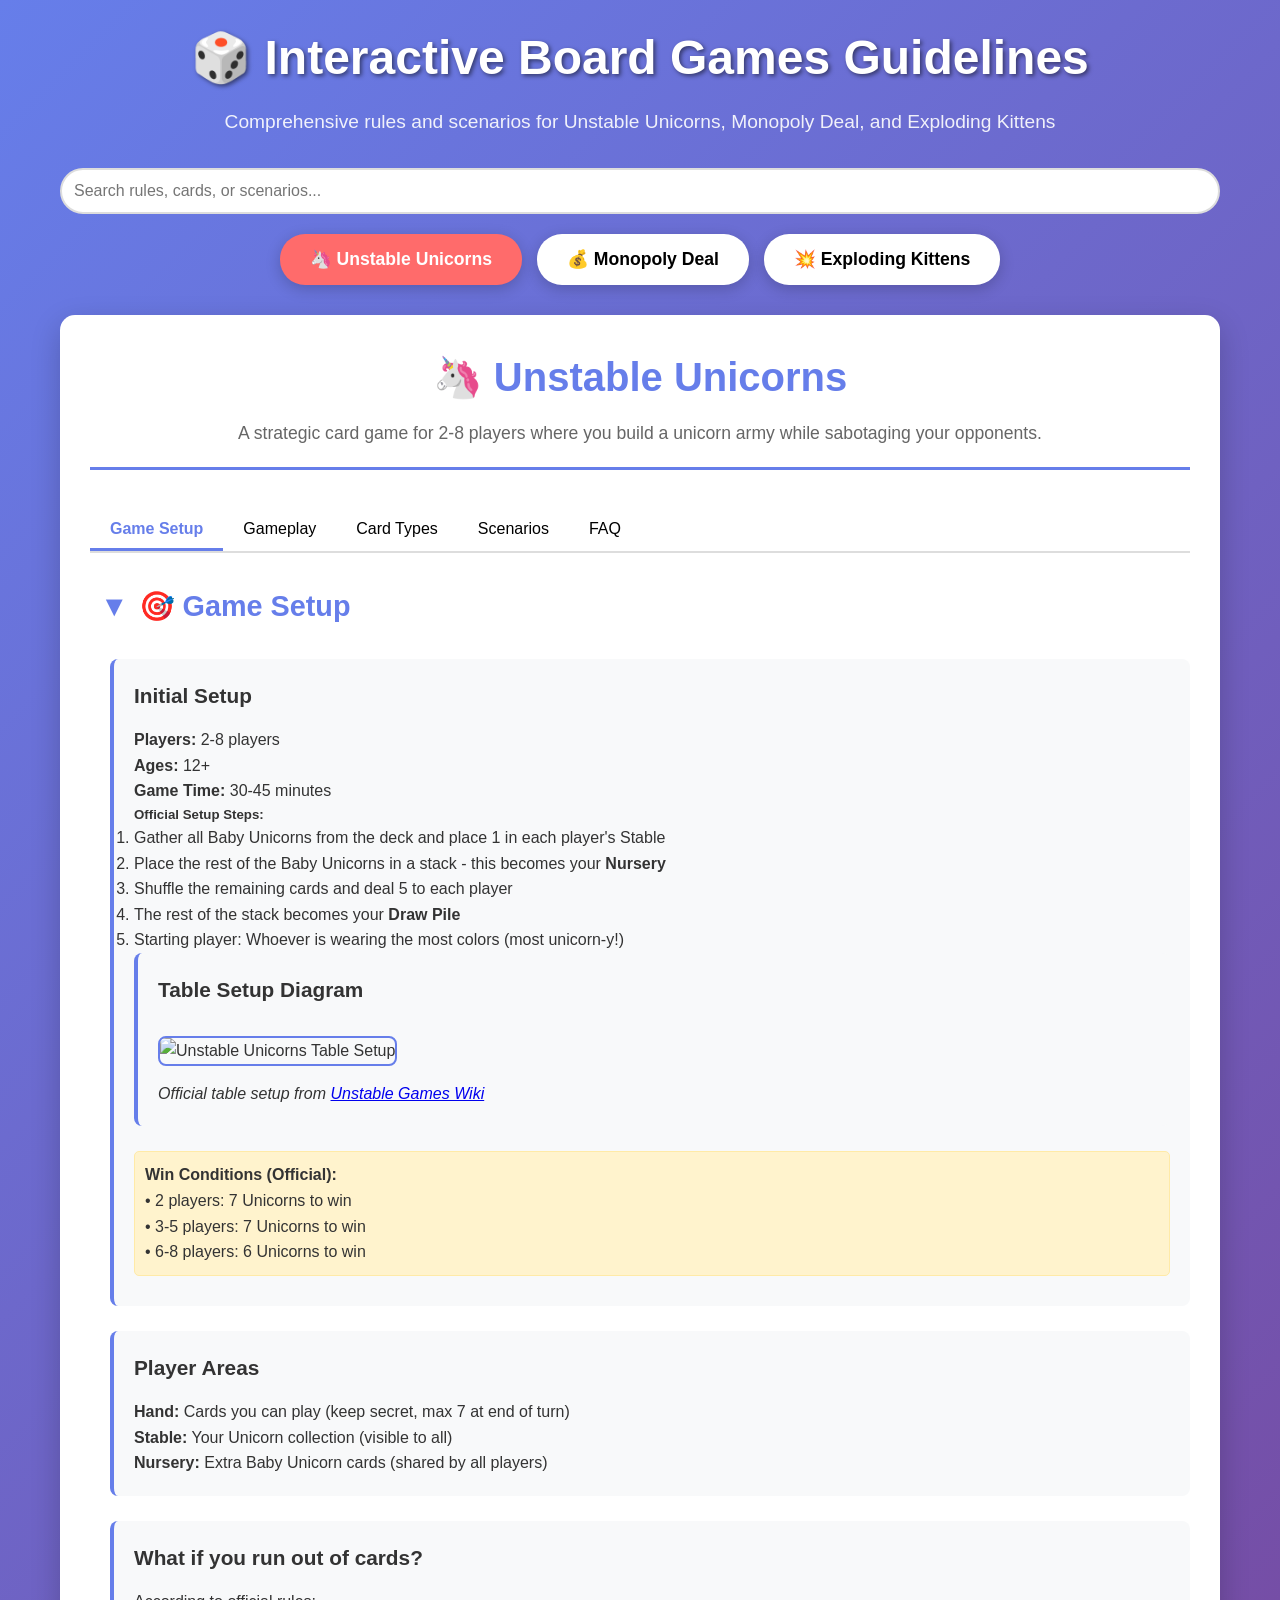
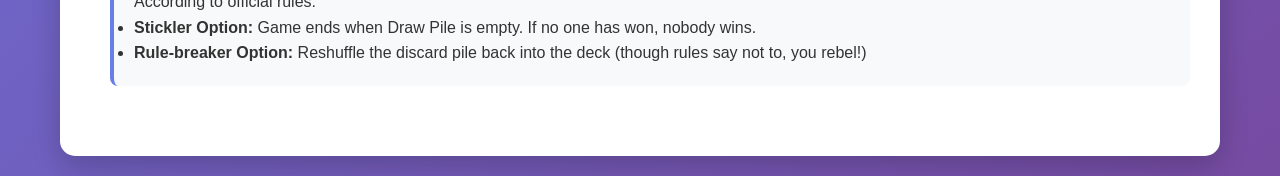
==== index.html @ c5d5a5f8 "Rename to index.html Signed-off-by: Alfonsus Manggala N Subiakto <alfonsus.manggala@gdn-commerce.com" ====
<!DOCTYPE html>
<html lang="en">

<head>
  <meta charset="UTF-8">
  <meta name="viewport" content="width=device-width, initial-scale=1.0">
  <title>Interactive Board Games Guidelines</title>
  <style>
    * {
      margin: 0;
      padding: 0;
      box-sizing: border-box;
    }

    body {
      font-family: 'Segoe UI', Tahoma, Geneva, Verdana, sans-serif;
      line-height: 1.6;
      color: #333;
      background: linear-gradient(135deg, #667eea 0%, #764ba2 100%);
      min-height: 100vh;
    }

    .container {
      max-width: 1200px;
      margin: 0 auto;
      padding: 20px;
    }

    header {
      text-align: center;
      margin-bottom: 30px;
      color: white;
    }

    h1 {
      font-size: 3em;
      margin-bottom: 10px;
      text-shadow: 2px 2px 4px rgba(0, 0, 0, 0.5);
    }

    .subtitle {
      font-size: 1.2em;
      opacity: 0.9;
    }

    .game-selector {
      display: flex;
      justify-content: center;
      margin-bottom: 30px;
      flex-wrap: wrap;
      gap: 15px;
    }

    .game-button {
      padding: 15px 30px;
      background: white;
      border: none;
      border-radius: 25px;
      cursor: pointer;
      font-size: 1.1em;
      font-weight: bold;
      transition: all 0.3s ease;
      box-shadow: 0 4px 15px rgba(0, 0, 0, 0.2);
    }

    .game-button:hover {
      transform: translateY(-2px);
      box-shadow: 0 6px 20px rgba(0, 0, 0, 0.3);
    }

    .game-button.active {
      background: #ff6b6b;
      color: white;
    }

    .game-content {
      background: white;
      border-radius: 15px;
      padding: 30px;
      box-shadow: 0 10px 30px rgba(0, 0, 0, 0.2);
      display: none;
    }

    .game-content.active {
      display: block;
      animation: fadeIn 0.5s ease-in;
    }

    @keyframes fadeIn {
      from {
        opacity: 0;
        transform: translateY(20px);
      }

      to {
        opacity: 1;
        transform: translateY(0);
      }
    }

    .game-header {
      text-align: center;
      margin-bottom: 40px;
      border-bottom: 3px solid #667eea;
      padding-bottom: 20px;
    }

    .game-title {
      font-size: 2.5em;
      color: #667eea;
      margin-bottom: 10px;
    }

    .game-description {
      font-size: 1.1em;
      color: #666;
    }

    .section {
      margin-bottom: 40px;
    }

    .section-title {
      font-size: 1.8em;
      color: #667eea;
      margin-bottom: 20px;
      display: flex;
      align-items: center;
      cursor: pointer;
      padding: 10px;
      border-radius: 8px;
      transition: background-color 0.3s ease;
    }

    .section-title:hover {
      background-color: #f0f0f0;
    }

    .section-title::before {
      content: "▼";
      margin-right: 10px;
      transition: transform 0.3s ease;
    }

    .section-title.collapsed::before {
      transform: rotate(-90deg);
    }

    .section-content {
      margin-left: 20px;
      transition: all 0.3s ease;
    }

    .section-content.collapsed {
      display: none;
    }

    .subsection {
      margin-bottom: 25px;
      padding: 20px;
      background: #f8f9fa;
      border-left: 4px solid #667eea;
      border-radius: 8px;
    }

    .subsection-title {
      font-size: 1.3em;
      color: #333;
      margin-bottom: 15px;
      font-weight: bold;
    }

    .card-list {
      display: grid;
      grid-template-columns: repeat(auto-fit, minmax(300px, 1fr));
      gap: 15px;
      margin-top: 15px;
    }

    .card {
      background: white;
      padding: 15px;
      border-radius: 8px;
      border: 1px solid #ddd;
      transition: all 0.3s ease;
    }

    .card:hover {
      box-shadow: 0 4px 15px rgba(0, 0, 0, 0.1);
      transform: translateY(-2px);
    }

    .card-name {
      font-weight: bold;
      color: #667eea;
      margin-bottom: 8px;
    }

    .scenario-box {
      background: #e8f4f8;
      border: 1px solid #b3d9e8;
      border-radius: 8px;
      padding: 20px;
      margin: 15px 0;
    }

    .scenario-title {
      font-weight: bold;
      color: #2c5aa0;
      margin-bottom: 10px;
    }

    .highlight {
      background: #fff3cd;
      border: 1px solid #ffeaa7;
      padding: 10px;
      border-radius: 5px;
      margin: 10px 0;
    }

    .warning {
      background: #f8d7da;
      border: 1px solid #f5c6cb;
      padding: 10px;
      border-radius: 5px;
      margin: 10px 0;
    }

    .quick-reference {
      position: fixed;
      top: 20px;
      right: 20px;
      background: white;
      padding: 15px;
      border-radius: 10px;
      box-shadow: 0 4px 15px rgba(0, 0, 0, 0.2);
      max-width: 300px;
      display: none;
    }

    .quick-reference.show {
      display: block;
    }

    .quick-ref-title {
      font-weight: bold;
      margin-bottom: 10px;
      color: #667eea;
    }

    .search-box {
      width: 100%;
      padding: 12px;
      border: 2px solid #ddd;
      border-radius: 25px;
      font-size: 1em;
      margin-bottom: 20px;
      outline: none;
      transition: border-color 0.3s ease;
    }

    .search-box:focus {
      border-color: #667eea;
    }

    @media (max-width: 768px) {
      .container {
        padding: 10px;
      }

      h1 {
        font-size: 2em;
      }

      .game-button {
        padding: 10px 20px;
        font-size: 1em;
      }

      .quick-reference {
        position: relative;
        top: auto;
        right: auto;
        margin-bottom: 20px;
        max-width: 100%;
      }
    }

    .tab-navigation {
      display: flex;
      margin-bottom: 20px;
      border-bottom: 2px solid #ddd;
      flex-wrap: wrap;
    }

    .tab-button {
      padding: 10px 20px;
      background: none;
      border: none;
      cursor: pointer;
      font-size: 1em;
      border-bottom: 3px solid transparent;
      transition: all 0.3s ease;
    }

    .tab-button:hover {
      background: #f0f0f0;
    }

    .tab-button.active {
      border-bottom-color: #667eea;
      color: #667eea;
      font-weight: bold;
    }

    .tab-content {
      display: none;
    }

    .tab-content.active {
      display: block;
    }
  </style>
</head>

<body>
  <div class="container">
    <header>
      <h1>🎲 Interactive Board Games Guidelines</h1>
      <p class="subtitle">Comprehensive rules and scenarios for Unstable Unicorns, Monopoly Deal, and Exploding Kittens
      </p>
    </header>

    <input type="text" class="search-box" placeholder="Search rules, cards, or scenarios..." id="searchBox">

    <div class="game-selector">
      <button class="game-button active" data-game="unstable-unicorns">🦄 Unstable Unicorns</button>
      <button class="game-button" data-game="monopoly-deal">💰 Monopoly Deal</button>
      <button class="game-button" data-game="exploding-kittens">💥 Exploding Kittens</button>
    </div>

    <!-- Quick Reference Panel -->
    <div class="quick-reference" id="quickRef">
      <div class="quick-ref-title">Quick Reference</div>
      <div id="quickRefContent"></div>
    </div>

    <!-- Unstable Unicorns Content -->
    <div class="game-content active" id="unstable-unicorns">
      <div class="game-header">
        <h2 class="game-title">🦄 Unstable Unicorns</h2>
        <p class="game-description">A strategic card game for 2-8 players where you build a unicorn army while
          sabotaging your opponents.</p>
      </div>

      <div class="tab-navigation">
        <button class="tab-button active" data-tab="uu-setup">Game Setup</button>
        <button class="tab-button" data-tab="uu-gameplay">Gameplay</button>
        <button class="tab-button" data-tab="uu-cards">Card Types</button>
        <button class="tab-button" data-tab="uu-scenarios">Scenarios</button>
        <button class="tab-button" data-tab="uu-faq">FAQ</button>
      </div>

      <div class="tab-content active" id="uu-setup">
        <div class="section">
          <h3 class="section-title">🎯 Game Setup</h3>
          <div class="section-content">
            <div class="subsection">
              <h4 class="subsection-title">Initial Setup</h4>
              <p><strong>Players:</strong> 2-8 players</p>
              <p><strong>Ages:</strong> 12+</p>
              <p><strong>Game Time:</strong> 30-45 minutes</p>

              <h5>Official Setup Steps:</h5>
              <ol>
                <li>Gather all Baby Unicorns from the deck and place 1 in each player's Stable</li>
                <li>Place the rest of the Baby Unicorns in a stack - this becomes your <strong>Nursery</strong></li>
                <li>Shuffle the remaining cards and deal 5 to each player</li>
                <li>The rest of the stack becomes your <strong>Draw Pile</strong></li>
                <li>Starting player: Whoever is wearing the most colors (most unicorn-y!)</li>
              </ol>

              <div class="subsection">
                <h4 class="subsection-title">Table Setup Diagram</h4>
                <img src="https://unstablegameswiki.com/images/thumb/e/e6/Tablesetup.png/450px-Tablesetup.png" srcset="https://unstablegameswiki.com/images/e/e6/Tablesetup.png 1.5x" alt="Unstable Unicorns Table Setup"
                  style="max-width: 100%; height: auto; border: 2px solid #667eea; border-radius: 8px; margin: 15px 0;">
                <p><em>Official table setup from <a
                      href="https://unstablegameswiki.com/index.php?title=Unstable_Unicorns_-_General_Player_Rules"
                      target="_blank">Unstable Games Wiki</a></em></p>
              </div>

              <div class="highlight">
                <strong>Win Conditions (Official):</strong><br>
                • 2 players: 7 Unicorns to win<br>
                • 3-5 players: 7 Unicorns to win<br>
                • 6-8 players: 6 Unicorns to win
              </div>
            </div>

            <div class="subsection">
              <h4 class="subsection-title">Player Areas</h4>
              <p><strong>Hand:</strong> Cards you can play (keep secret, max 7 at end of turn)</p>
              <p><strong>Stable:</strong> Your Unicorn collection (visible to all)</p>
              <p><strong>Nursery:</strong> Extra Baby Unicorn cards (shared by all players)</p>
            </div>

            <div class="subsection">
              <h4 class="subsection-title">What if you run out of cards?</h4>
              <p>According to official rules:</p>
              <ul>
                <li><strong>Stickler Option:</strong> Game ends when Draw Pile is empty. If no one has won, nobody wins.
                </li>
                <li><strong>Rule-breaker Option:</strong> Reshuffle the discard pile back into the deck (though rules
                  say not to, you rebel!)</li>
              </ul>
            </div>
          </div>
        </div>
      </div>

      <div class="tab-content" id="uu-gameplay">
        <div class="section">
          <h3 class="section-title">🎮 Turn Structure</h3>
          <div class="section-content">
            <div class="subsection">
              <h4 class="subsection-title">Official Turn Phases (4 Phases)</h4>
              <p>Turns go clockwise around the table, and each turn has 4 phases:</p>
              <ol>
                <li><strong>Beginning of Your Turn</strong>
                  <ul>
                    <li>If any of your cards has an effect that happens at the beginning of your turn, you may use that
                      effect now</li>
                    <li>⚠️ If you forget to do it before you draw, you miss out on using that effect</li>
                  </ul>
                </li>
                <li><strong>Draw Phase</strong>
                  <ul>
                    <li>Draw 1 card from the Draw Pile</li>
                  </ul>
                </li>
                <li><strong>Action Phase</strong>
                  <ul>
                    <li>Play 1 card from your hand OR Draw 1 more card from the Draw Pile</li>
                    <li>Instant cards can be played anytime (even during other players' turns)</li>
                  </ul>
                </li>
                <li><strong>End of Your Turn</strong>
                  <ul>
                    <li>Discard down to the hand limit (7 cards maximum)</li>
                    <li>If you're holding fewer than 7, don't get greedy and draw more - patience is a virtue!</li>
                  </ul>
                </li>
              </ol>
            </div>

            <div class="subsection">
              <h4 class="subsection-title">Card Resolution Order</h4>
              <p>When multiple effects trigger simultaneously:</p>
              <ol>
                <li>Active player resolves their effects first</li>
                <li>Other players resolve in clockwise order</li>
                <li>Players choose the order of their own effects</li>
              </ol>
            </div>
          </div>
        </div>
      </div>

      <div class="tab-content" id="uu-cards">
        <div class="section">
          <h3 class="section-title">🃏 Card Types</h3>
          <div class="section-content">
            <div class="card-list">
              <div class="card">
                <div class="card-name">🦄 Baby Unicorns</div>
                <p><strong>Official Description:</strong> Each player starts with a Baby Unicorn in their Stable. You
                  can only summon more by using special cards!</p>
                <p><strong>Effect:</strong> Count toward victory, cannot be destroyed</p>
                <p><strong>Special Note:</strong> If you run out of Baby Unicorn cards, use spare change, gum wrappers,
                  or lint to represent additional babies!</p>
              </div>

              <div class="card">
                <div class="card-name">🌟 Basic Unicorns</div>
                <p><strong>Official Description:</strong> Play a Basic Unicorn by placing it in your Stable during your
                  turn. They don't have powers, but they are still special!</p>
                <p><strong>Effect:</strong> Count toward victory but have no special abilities</p>
              </div>

              <div class="card">
                <div class="card-name">✨ Magical Unicorns</div>
                <p><strong>Official Description:</strong> Play a Magical Unicorn Card by placing it in your Stable
                  during your turn. Each one comes with a special power!</p>
                <p><strong>Effect:</strong> Continuous effects while in Stable</p>
                <p><strong>Examples:</strong> Extra draws, protection, bonuses</p>
              </div>

              <div class="card">
                <div class="card-name">⚡ Instant Cards</div>
                <p><strong>Official Description:</strong> Play an Instant Card at any time to stop someone from playing
                  a card. Send the Instant Card to the Discard Pile after use.</p>
                <p><strong>When to play:</strong> Anytime, even during other players' turns</p>
              </div>

              <div class="card">
                <div class="card-name">🔥 Magic Cards</div>
                <p><strong>Official Description:</strong> Play a Magic Card during your turn to create mayhem. Send the
                  Magic Card to the Discard Pile after use.</p>
                <p><strong>When to play:</strong> During your Action Phase only</p>
              </div>

              <div class="card">
                <div class="card-name">⬆️ Upgrade Cards</div>
                <p><strong>Official Description:</strong> Play an Upgrade Card during your turn to give someone's Stable
                  a positive effect. (Your own Stable is always a good choice!)</p>
                <p><strong>Effect:</strong> Persistent positive effects until removed</p>
              </div>

              <div class="card">
                <div class="card-name">⬇️ Downgrade Cards</div>
                <p><strong>Official Description:</strong> Play a Downgrade Card during your turn to give someone's
                  Stable a negative effect. (Pick an opponent's Stable, duh!)</p>
                <p><strong>Effect:</strong> Persistent negative effects until removed</p>
              </div>
            </div>
          </div>
        </div>
      </div>

      <div class="tab-content" id="uu-scenarios">
        <div class="section">
          <h3 class="section-title">📋 Common Scenarios</h3>
          <div class="section-content">
            <div class="scenario-box">
              <div class="scenario-title">Scenario 1: Multiple Effects Trigger</div>
              <p><strong>Situation:</strong> You play a card that triggers multiple "when you play" effects.</p>
              <p><strong>Resolution:</strong> Choose the order of your effects, resolve them one at a time.</p>
            </div>

            <div class="scenario-box">
              <div class="scenario-title">Scenario 2: Neigh Card Timing</div>
              <p><strong>Situation:</strong> Player A plays a card, Player B plays Neigh, Player C wants to Neigh the
                Neigh.</p>
              <p><strong>Resolution:</strong>
              <ol>
                <li>Player A's card is "pending"</li>
                <li>Player B plays Neigh (targeting original card)</li>
                <li>Player C can Neigh Player B's Neigh</li>
                <li>Resolve in reverse order (most recent first)</li>
              </ol>
              </p>
            </div>

            <div class="scenario-box">
              <div class="scenario-title">Scenario 3: Unicorn Theft vs. Protection</div>
              <p><strong>Situation:</strong> You try to steal a Unicorn that has protection.</p>
              <p><strong>Resolution:</strong> Protection abilities prevent targeting. The theft fails.</p>
            </div>

            <div class="scenario-box">
              <div class="scenario-title">Scenario 4: Winning with Effects</div>
              <p><strong>Situation:</strong> You have 6 Unicorns and play a card that brings a Unicorn to your Stable.
              </p>
              <p><strong>Resolution:</strong> You win immediately when you reach 7 Unicorns, even mid-effect.</p>
            </div>

            <div class="scenario-box">
              <div class="scenario-title">Scenario 5: Hand Limit Interaction</div>
              <p><strong>Situation:</strong> End of turn, you have 8 cards and must discard.</p>
              <p><strong>Resolution:</strong> Choose which card to discard. Discard effects may trigger.</p>
            </div>
          </div>
        </div>
      </div>

      <div class="tab-content" id="uu-faq">
        <div class="section">
          <h3 class="section-title">❓ Official FAQ</h3>
          <div class="section-content">
            <div class="subsection">
              <h4 class="subsection-title">Hand Limit Rules</h4>
              <p><strong>Official Rule:</strong> If you're holding more than 7 cards at the end of your turn, discard
                down to 7. If you're holding fewer than 7, don't get greedy and draw more. Patience is a virtue.</p>
            </div>

            <div class="subsection">
              <h4 class="subsection-title">When cards say "each player"</h4>
              <p><strong>Official Rule:</strong> When the card says "each player" that includes you, too.</p>
            </div>

            <div class="subsection">
              <h4 class="subsection-title">Running out of Baby Unicorns</h4>
              <p><strong>Official Rule:</strong> If you run out of Baby Unicorn cards at any point, root through your
                pockets for spare change, gum wrappers, or lint to represent additional babies.</p>
            </div>

            <div class="subsection">
              <h4 class="subsection-title">Pandamonium Effect</h4>
              <p><strong>Official Rule:</strong> When Pandamonium is in play, all of that player's Unicorns are Pandas,
                but their effects remain the same.</p>
            </div>

            <div class="subsection">
              <h4 class="subsection-title">What happens if the Draw Pile runs out?</h4>
              <p><strong>Official Options:</strong></p>
              <ul>
                <li><strong>Stickler:</strong> Game ends. If no one completed their Unicorn Army, no one wins.</li>
                <li><strong>Rule-breaker:</strong> Reshuffle the discard pile back into the deck (though rules say not
                  to).</li>
              </ul>
            </div>

            <div class="subsection">
              <h4 class="subsection-title">Can I Neigh my own cards?</h4>
              <p>No, you cannot Neigh your own cards. Neigh cards can only target other players' cards.</p>
            </div>

            <div class="subsection">
              <h4 class="subsection-title">Do Upgrades and Downgrades count toward victory?</h4>
              <p>No, only Unicorn cards count toward victory. Upgrades and Downgrades do not count.</p>
            </div>

            <div class="subsection">
              <h4 class="subsection-title">Can I choose not to use a mandatory effect?</h4>
              <p>No, mandatory effects (must, have to, etc.) cannot be ignored. Optional effects use "may" language.</p>
            </div>

            <div class="highlight">
              <p><strong>Reference:</strong> Official rules from <a
                  href="https://unstablegameswiki.com/index.php?title=Unstable_Unicorns_-_General_Player_Rules"
                  target="_blank">Unstable Games Wiki</a></p>
            </div>
          </div>
        </div>
      </div>
    </div>

    <!-- Monopoly Deal Content -->
    <div class="game-content" id="monopoly-deal">
      <div class="game-header">
        <h2 class="game-title">💰 Monopoly Deal</h2>
        <p class="game-description">Fast-paced card game where you collect property sets and charge rent while avoiding
          debt!</p>
      </div>

      <div class="tab-navigation">
        <button class="tab-button active" data-tab="md-setup">Game Setup</button>
        <button class="tab-button" data-tab="md-gameplay">Gameplay</button>
        <button class="tab-button" data-tab="md-cards">Card Types</button>
        <button class="tab-button" data-tab="md-scenarios">Scenarios</button>
        <button class="tab-button" data-tab="md-properties">Properties</button>
      </div>

      <div class="tab-content active" id="md-setup">
        <div class="section">
          <h3 class="section-title">🎯 Game Setup</h3>
          <div class="section-content">
            <div class="subsection">
              <h4 class="subsection-title">Initial Setup</h4>
              <p><strong>Players:</strong> 2-5 players</p>
              <p><strong>Ages:</strong> 8+</p>
              <p><strong>Game Time:</strong> 15-20 minutes</p>

              <h5>Setup Steps:</h5>
              <ol>
                <li>Shuffle all 110 cards</li>
                <li>Deal 5 cards to each player</li>
                <li>Place remaining cards as Draw Pile</li>
                <li>Players arrange their areas: Hand, Bank, Properties</li>
                <li>Youngest player goes first</li>
              </ol>

              <div class="highlight">
                <strong>Win Condition:</strong> First player to collect 3 complete property color groups wins!
              </div>
            </div>

            <div class="subsection">
              <h4 class="subsection-title">Player Areas</h4>
              <p><strong>Hand:</strong> Cards you can play (keep secret)</p>
              <p><strong>Bank:</strong> Money cards (face up, cannot be stolen)</p>
              <p><strong>Properties:</strong> Property cards organized by color (face up)</p>
            </div>
          </div>
        </div>
      </div>

      <div class="tab-content" id="md-gameplay">
        <div class="section">
          <h3 class="section-title">🎮 Turn Structure</h3>
          <div class="section-content">
            <div class="subsection">
              <h4 class="subsection-title">Turn Phases</h4>
              <ol>
                <li><strong>Draw 2 Cards</strong> from the Draw Pile</li>
                <li><strong>Play up to 3 Action Cards</strong>
                  <ul>
                    <li>Property cards</li>
                    <li>Money cards (to Bank)</li>
                    <li>Action cards</li>
                    <li>Property Wild cards</li>
                  </ul>
                </li>
                <li><strong>Discard excess cards</strong> (hand limit: 7 cards) - excess cards go to discard pile</li>
              </ol>
            </div>

            <div class="subsection">
              <h4 class="subsection-title">Important Rules</h4>
              <ul>
                <li>You MUST draw 2 cards at start of turn (even if deck runs out)</li>
                <li>You can play 0-3 cards per turn</li>
                <li>Property Wild cards can be moved between color groups on your turn</li>
                <li>Money in Bank cannot be taken by other players</li>
                <li>All cards have a money value printed on them</li>
                <li><strong>Empty Hand Rule:</strong> If you have 0 cards, you still draw 2 cards (not up to 2)</li>
                <li><strong>Draw Pile Empty:</strong> When draw pile is empty, shuffle discard pile to make new draw
                  pile</li>
              </ul>
            </div>
          </div>
        </div>
      </div>

      <div class="tab-content" id="md-cards">
        <div class="section">
          <h3 class="section-title">🃏 Card Types</h3>
          <div class="section-content">
            <div class="card-list">
              <div class="card">
                <div class="card-name">🏠 Property Cards</div>
                <p><strong>Purpose:</strong> Build complete color sets to win</p>
                <p><strong>Rent:</strong> Charge other players when you have sets</p>
              </div>

              <div class="card">
                <div class="card-name">💵 Money Cards</div>
                <p><strong>Values:</strong> $1M, $2M, $3M, $4M, $5M, $10M</p>
                <p><strong>Safety:</strong> Cannot be stolen once in Bank</p>
              </div>

              <div class="card">
                <div class="card-name">🌈 Property Wild Cards</div>
                <p><strong>Flexibility:</strong> Can be any color shown on card</p>
                <p><strong>Movement:</strong> Can be moved between your color groups</p>
              </div>

              <div class="card">
                <div class="card-name">💰 Rent Cards</div>
                <p><strong>Effect:</strong> Charge rent to specific players</p>
                <p><strong>Amount:</strong> Based on number of properties in set</p>
              </div>

              <div class="card">
                <div class="card-name">🎂 Birthday/Christmas</div>
                <p><strong>Effect:</strong> All other players give you $2M</p>
                <p><strong>Source:</strong> From their Bank or properties</p>
              </div>

              <div class="card">
                <div class="card-name">💳 Debt Collector</div>
                <p><strong>Effect:</strong> Choose one player to pay you $5M</p>
                <p><strong>Targeting:</strong> Single opponent</p>
              </div>

              <div class="card">
                <div class="card-name">🏦 Forced Deal</div>
                <p><strong>Effect:</strong> Swap any property with another player</p>
                <p><strong>Restriction:</strong> Cannot break complete sets</p>
              </div>

              <div class="card">
                <div class="card-name">🔄 Sly Deal</div>
                <p><strong>Effect:</strong> Steal any property from another player</p>
                <p><strong>Restriction:</strong> Cannot steal from complete sets</p>
              </div>

              <div class="card">
                <div class="card-name">💎 Double the Rent</div>
                <p><strong>Effect:</strong> Play with a rent card to double the rent amount</p>
                <p><strong>Usage:</strong> Must be played together with a rent action card</p>
              </div>

              <div class="card">
                <div class="card-name">💀 Deal Breaker</div>
                <p><strong>Effect:</strong> Steal an entire complete property set from another player</p>
                <p><strong>Power:</strong> Can take complete sets (unlike Sly Deal/Forced Deal)</p>
                <p><strong>Restriction:</strong> Only works on complete property color groups</p>
              </div>

              <div class="card">
                <div class="card-name">❌ Just Say No</div>
                <p><strong>Effect:</strong> Cancel any action against you</p>
                <p><strong>Timing:</strong> Immediate response to being targeted</p>
              </div>
            </div>
          </div>
        </div>
      </div>

      <div class="tab-content" id="md-scenarios">
        <div class="section">
          <h3 class="section-title">📋 Common Scenarios</h3>
          <div class="section-content">
            <div class="scenario-box">
              <div class="scenario-title">Scenario 1: Insufficient Payment</div>
              <p><strong>Situation:</strong> You must pay $4M rent but only have $2M total value in Bank and properties
                combined.</p>
              <p><strong>Resolution:</strong>
              <ol>
                <li>Pay all money from Bank first</li>
                <li>Give ALL remaining properties (even if total value is less than owed)</li>
                <li>You choose which properties to give</li>
                <li><strong>No credit/debt system:</strong> You don't owe anything more in future turns</li>
                <li><strong>No change given:</strong> Overpayment is acceptable</li>
              </ol>
              </p>
              <div class="warning">
                <strong>Key Rule:</strong> Players pay what they can. No debt carries over to future turns.
              </div>
            </div>

            <div class="scenario-box">
              <div class="scenario-title">Scenario 1b: Standard Rent Payment</div>
              <p><strong>Situation:</strong> You must pay $4M rent and have $2M in Bank plus properties.</p>
              <p><strong>Resolution:</strong>
              <ol>
                <li>Pay all money from Bank first ($2M)</li>
                <li>Give properties worth remaining amount ($2M)</li>
                <li>You choose which properties to give</li>
                <li>Overpayment is acceptable (no change given)</li>
              </ol>
              </p>
            </div>

            <div class="scenario-box">
              <div class="scenario-title">Scenario 2: Deal Breaker Usage</div>
              <p><strong>Situation:</strong> You want to use Deal Breaker to steal a complete property set.</p>
              <p><strong>Resolution:</strong>
              <ol>
                <li>Target must be a COMPLETE property color group</li>
                <li>You steal the ENTIRE set (all properties + any attached cards)</li>
                <li>Can be blocked by Just Say No</li>
                <li>Cannot target incomplete sets</li>
              </ol>
              </p>
              <div class="highlight">
                <strong>Power Move:</strong> Deal Breaker is the only way to steal complete property sets!
              </div>
            </div>

            <div class="scenario-box">
              <div class="scenario-title">Scenario 3: Just Say No Chain</div>
              <p><strong>Situation:</strong> Player A plays Sly Deal, Player B plays Just Say No, Player A plays another
                Just Say No.</p>
              <p><strong>Resolution:</strong>
              <ol>
                <li>Player A's second Just Say No cancels Player B's Just Say No</li>
                <li>Original Sly Deal takes effect</li>
                <li>Player B can play another Just Say No if they have one</li>
              </ol>
              </p>
            </div>

            <div class="scenario-box">
              <div class="scenario-title">Scenario 3: Excess Cards at End of Turn</div>
              <p><strong>Situation:</strong> You end your turn with 8 cards (over the 7-card limit).</p>
              <p><strong>Resolution:</strong>
              <ol>
                <li>Choose 1 card to discard</li>
                <li>Place discarded card in the DISCARD PILE (face up)</li>
                <li>You choose which card to discard</li>
                <li>Discarded cards go to discard pile, NOT back to draw pile</li>
              </ol>
              </p>
              <div class="warning">
                <strong>Important:</strong> All discarded cards go to the discard pile, never to the draw pile.
              </div>
            </div>

            <div class="scenario-box">
              <div class="scenario-title">Scenario 4: Property Wild Card Movement</div>
              <p><strong>Situation:</strong> You have a Green/Blue Wild card in your Green set and want to move it to
                Blue.</p>
              <p><strong>Resolution:</strong>
              <ol>
                <li>You can move it on your turn as a free action</li>
                <li>This doesn't count toward your 3-card play limit</li>
                <li>You can move multiple Wild cards per turn</li>
              </ol>
              </p>
            </div>

            <div class="scenario-box">
              <div class="scenario-title">Scenario 5: Forced Deal Restrictions</div>
              <p><strong>Situation:</strong> You want to use Forced Deal to swap a property from a complete set.</p>
              <p><strong>Resolution:</strong> This is not allowed. Forced Deal cannot target properties in complete
                sets.</p>
            </div>

            <div class="scenario-box">
              <div class="scenario-title">Scenario 6: Double the Rent + Just Say No</div>
              <p><strong>Situation:</strong> Player A plays "Double the Rent" then plays a Rent action card. Player B
                plays "Just Say No."</p>
              <p><strong>Resolution:</strong>
              <ol>
                <li>Just Say No cancels the ENTIRE rent action (including the double effect)</li>
                <li>Player A gets no rent payment</li>
                <li>Both "Double the Rent" and "Rent" cards go to discard pile</li>
                <li>Just Say No goes to discard pile</li>
              </ol>
              </p>
              <div class="warning">
                <strong>Key Rule:</strong> Just Say No cancels the complete action, not just part of it.
              </div>
            </div>

            <div class="scenario-box">
              <div class="scenario-title">Scenario 7: Empty Draw Pile</div>
              <p><strong>Situation:</strong> You need to draw cards but the draw pile is empty.</p>
              <p><strong>Resolution:</strong>
              <ol>
                <li>Immediately shuffle the entire discard pile</li>
                <li>Place shuffled cards face-down as new draw pile</li>
                <li>Continue drawing the required number of cards</li>
                <li>If both draw pile AND discard pile are empty, skip drawing</li>
              </ol>
              </p>
            </div>

            <div class="scenario-box">
              <div class="scenario-title">Scenario 8: Winning Mid-Turn</div>
              <p><strong>Situation:</strong> You get your 3rd complete set during your turn.</p>
              <p><strong>Resolution:</strong> You win immediately, even if you haven't used all 3 actions.</p>
            </div>
          </div>
        </div>
      </div>

      <div class="tab-content" id="md-properties">
        <div class="section">
          <h3 class="section-title">🏠 Property Sets & Rent</h3>
          <div class="section-content">
            <div class="card-list">
              <div class="card">
                <div class="card-name">🟤 Brown Set (2 properties)</div>
                <p><strong>Properties:</strong> Mediterranean Ave, Baltic Ave</p>
                <p><strong>Rent:</strong> 1 property = $1M, 2 properties = $2M</p>
              </div>

              <div class="card">
                <div class="card-name">🔵 Light Blue Set (3 properties)</div>
                <p><strong>Properties:</strong> Oriental Ave, Vermont Ave, Connecticut Ave</p>
                <p><strong>Rent:</strong> 1 = $1M, 2 = $2M, 3 = $3M</p>
              </div>

              <div class="card">
                <div class="card-name">🟣 Purple Set (3 properties)</div>
                <p><strong>Properties:</strong> St. Charles Place, States Ave, Virginia Ave</p>
                <p><strong>Rent:</strong> 1 = $1M, 2 = $2M, 3 = $4M</p>
              </div>

              <div class="card">
                <div class="card-name">🟠 Orange Set (3 properties)</div>
                <p><strong>Properties:</strong> St. James Place, Tennessee Ave, New York Ave</p>
                <p><strong>Rent:</strong> 1 = $1M, 2 = $3M, 3 = $5M</p>
              </div>

              <div class="card">
                <div class="card-name">🔴 Red Set (3 properties)</div>
                <p><strong>Properties:</strong> Kentucky Ave, Indiana Ave, Illinois Ave</p>
                <p><strong>Rent:</strong> 1 = $2M, 2 = $3M, 3 = $6M</p>
              </div>

              <div class="card">
                <div class="card-name">🟡 Yellow Set (3 properties)</div>
                <p><strong>Properties:</strong> Atlantic Ave, Ventnor Ave, Marvin Gardens</p>
                <p><strong>Rent:</strong> 1 = $2M, 2 = $4M, 3 = $6M</p>
              </div>

              <div class="card">
                <div class="card-name">🟢 Green Set (3 properties)</div>
                <p><strong>Properties:</strong> Pacific Ave, No. Carolina Ave, Pennsylvania Ave</p>
                <p><strong>Rent:</strong> 1 = $2M, 2 = $4M, 3 = $7M</p>
              </div>

              <div class="card">
                <div class="card-name">🔵 Dark Blue Set (2 properties)</div>
                <p><strong>Properties:</strong> Park Place, Boardwalk</p>
                <p><strong>Rent:</strong> 1 = $3M, 2 = $8M</p>
              </div>

              <div class="card">
                <div class="card-name">🚂 Railroad Set (4 properties)</div>
                <p><strong>Properties:</strong> All 4 Railroads</p>
                <p><strong>Rent:</strong> 1 = $1M, 2 = $2M, 3 = $3M, 4 = $4M</p>
              </div>

              <div class="card">
                <div class="card-name">💡 Utility Set (2 properties)</div>
                <p><strong>Properties:</strong> Electric Company, Water Works</p>
                <p><strong>Rent:</strong> 1 = $1M, 2 = $2M</p>
              </div>
            </div>
          </div>
        </div>
      </div>
    </div>

    <!-- Exploding Kittens Content -->
    <div class="game-content" id="exploding-kittens">
      <div class="game-header">
        <h2 class="game-title">💥 Exploding Kittens</h2>
        <p class="game-description">A strategic, kitty-powered version of Russian Roulette. Avoid exploding and be the
          last player standing!</p>
      </div>

      <div class="tab-navigation">
        <button class="tab-button active" data-tab="ek-setup">Game Setup</button>
        <button class="tab-button" data-tab="ek-gameplay">Gameplay</button>
        <button class="tab-button" data-tab="ek-cards">Card Types</button>
        <button class="tab-button" data-tab="ek-scenarios">Scenarios</button>
        <button class="tab-button" data-tab="ek-strategy">Strategy</button>
      </div>

      <div class="tab-content active" id="ek-setup">
        <div class="section">
          <h3 class="section-title">🎯 Game Setup</h3>
          <div class="section-content">
            <div class="subsection">
              <h4 class="subsection-title">Initial Setup</h4>
              <p><strong>Players:</strong> 2-5 players</p>
              <p><strong>Ages:</strong> 7+</p>
              <p><strong>Game Time:</strong> 15 minutes</p>

              <h5>Setup Steps:</h5>
              <ol>
                <li>Remove all Exploding Kittens (💥) and Defuse cards (🛡️) from deck</li>
                <li>Give each player 1 Defuse card</li>
                <li>Shuffle remaining cards and deal 4 to each player (7 cards total with Defuse)</li>
                <li>Add back Exploding Kittens: (Players - 1) Exploding Kittens</li>
                <li>Add back remaining Defuse cards to deck</li>
                <li>Shuffle and place as Draw Pile</li>
              </ol>

              <div class="highlight">
                <strong>Win Condition:</strong> Be the last player remaining (don't explode)!
              </div>
            </div>

            <div class="subsection">
              <h4 class="subsection-title">Card Distribution (5 Players)</h4>
              <ul>
                <li><strong>Exploding Kittens:</strong> 4 in deck</li>
                <li><strong>Defuse Cards:</strong> 1 per player + 2 extras in deck</li>
                <li><strong>Other Cards:</strong> Distributed equally</li>
              </ul>
            </div>
          </div>
        </div>
      </div>

      <div class="tab-content" id="ek-gameplay">
        <div class="section">
          <h3 class="section-title">🎮 Turn Structure</h3>
          <div class="section-content">
            <div class="subsection">
              <h4 class="subsection-title">Turn Sequence</h4>
              <ol>
                <li><strong>Play cards</strong> (optional) - Play as many as you want</li>
                <li><strong>Draw a card</strong> (mandatory) - End your turn by drawing</li>
                <li>If you draw an Exploding Kitten:
                  <ul>
                    <li>Use a Defuse card to survive</li>
                    <li>Put Exploding Kitten back in deck wherever you choose</li>
                    <li>OR explode and are eliminated</li>
                  </ul>
                </li>
              </ol>
            </div>

            <div class="subsection">
              <h4 class="subsection-title">Key Rules</h4>
              <ul>
                <li>You can play cards before drawing</li>
                <li>You can play cards in response to other cards</li>
                <li>Some cards can be played out of turn</li>
                <li>Always end your turn by drawing a card</li>
                <li>No hand limit</li>
              </ul>
            </div>
          </div>
        </div>
      </div>

      <div class="tab-content" id="ek-cards">
        <div class="section">
          <h3 class="section-title">🃏 Card Types</h3>
          <div class="section-content">
            <div class="card-list">
              <div class="card">
                <div class="card-name">💥 Exploding Kitten</div>
                <p><strong>Effect:</strong> You explode and are eliminated (unless you Defuse)</p>
                <p><strong>Defusing:</strong> Play Defuse card, put Exploding Kitten back in deck</p>
              </div>

              <div class="card">
                <div class="card-name">🛡️ Defuse</div>
                <p><strong>Effect:</strong> Prevents explosion, allows you to put Exploding Kitten back</p>
                <p><strong>Timing:</strong> Play immediately when you draw Exploding Kitten</p>
              </div>

              <div class="card">
                <div class="card-name">❌ Nope</div>
                <p><strong>Effect:</strong> Stop any action (except Exploding Kittens and Defuse)</p>
                <p><strong>Timing:</strong> Can be played out of turn to stop actions</p>
              </div>

              <div class="card">
                <div class="card-name">👀 See the Future</div>
                <p><strong>Effect:</strong> Secretly view the top 3 cards of the deck</p>
                <p><strong>Info:</strong> You see the order but don't rearrange them</p>
              </div>

              <div class="card">
                <div class="card-name">🔀 Shuffle</div>
                <p><strong>Effect:</strong> Shuffle the draw pile</p>
                <p><strong>Strategy:</strong> Use when you know bad cards are on top</p>
              </div>

              <div class="card">
                <div class="card-name">⏭️ Skip</div>
                <p><strong>Effect:</strong> End your turn without drawing</p>
                <p><strong>Safety:</strong> Avoid drawing when deck is dangerous</p>
              </div>

              <div class="card">
                <div class="card-name">👥 Attack</div>
                <p><strong>Effect:</strong> End your turn, next player takes 2 turns</p>
                <p><strong>Stacking:</strong> Can be played on Attack to pass 2 turns to next player</p>
              </div>

              <div class="card">
                <div class="card-name">🎯 Targeted Attack</div>
                <p><strong>Effect:</strong> Choose any player to take 2 turns</p>
                <p><strong>Targeting:</strong> Skip turn order, target specific player</p>
              </div>

              <div class="card">
                <div class="card-name">🎁 Favor</div>
                <p><strong>Effect:</strong> Force another player to give you a card of their choice</p>
                <p><strong>Selection:</strong> They choose which card to give you</p>
              </div>

              <div class="card">
                <div class="card-name">🐱 Cat Cards</div>
                <p><strong>Types:</strong> Tacocat, Rainbow Cat, Potato Cat, Beard Cat, Cattermelon</p>
                <p><strong>Pairs:</strong> Play 2 identical cats to steal random card from player</p>
                <p><strong>Triples:</strong> Play 3 identical cats to name and steal specific card</p>
              </div>
            </div>
          </div>
        </div>
      </div>

      <div class="tab-content" id="ek-scenarios">
        <div class="section">
          <h3 class="section-title">📋 Common Scenarios</h3>
          <div class="section-content">
            <div class="scenario-box">
              <div class="scenario-title">Scenario 1: Multiple Attacks</div>
              <p><strong>Situation:</strong> Player A plays Attack, Player B plays Attack in response.</p>
              <p><strong>Resolution:</strong>
              <ol>
                <li>Player B's Attack cancels their 2 turns</li>
                <li>Player C (next after B) must take 2 turns</li>
                <li>Attacks can be chained indefinitely</li>
              </ol>
              </p>
            </div>

            <div class="scenario-box">
              <div class="scenario-title">Scenario 2: Nope Chain</div>
              <p><strong>Situation:</strong> Player A plays See the Future, Player B plays Nope, Player C plays Nope on
                the Nope.</p>
              <p><strong>Resolution:</strong>
              <ol>
                <li>Player C's Nope cancels Player B's Nope</li>
                <li>Original See the Future takes effect</li>
                <li>Nopes can be chained indefinitely</li>
              </ol>
              </p>
            </div>

            <div class="scenario-box">
              <div class="scenario-title">Scenario 3: Cat Card Theft</div>
              <p><strong>Situation:</strong> You play 2 Tacocats to steal from a player with no cards.</p>
              <p><strong>Resolution:</strong> The action fails - you cannot steal from a player with no cards.</p>
            </div>

            <div class="scenario-box">
              <div class="scenario-title">Scenario 4: Defuse Placement Strategy</div>
              <p><strong>Situation:</strong> You defuse an Exploding Kitten and want to place it strategically.</p>
              <p><strong>Strategy:</strong>
              <ul>
                <li>Put it on top to force next player to draw it</li>
                <li>Put it deep in deck for later</li>
                <li>Consider who plays next and their cards</li>
              </ul>
              </p>
            </div>

            <div class="scenario-box">
              <div class="scenario-title">Scenario 5: End Game with 2 Players</div>
              <p><strong>Situation:</strong> 2 players left, 1 Exploding Kitten in small deck.</p>
              <p><strong>Strategy:</strong>
              <ul>
                <li>Use See the Future to check top cards</li>
                <li>Use Skip to avoid drawing</li>
                <li>Use Attack to force opponent to draw</li>
                <li>Save Defuse as last resort</li>
              </ul>
              </p>
            </div>
          </div>
        </div>
      </div>

      <div class="tab-content" id="ek-strategy">
        <div class="section">
          <h3 class="section-title">🧠 Strategy Guide</h3>
          <div class="section-content">
            <div class="subsection">
              <h4 class="subsection-title">Early Game Strategy</h4>
              <ul>
                <li>Save your Defuse card - don't use it carelessly</li>
                <li>Use See the Future to gather information</li>
                <li>Build pairs of cat cards for theft opportunities</li>
                <li>Don't attack randomly - save for strategic moments</li>
              </ul>
            </div>

            <div class="subsection">
              <h4 class="subsection-title">Mid Game Strategy</h4>
              <ul>
                <li>Start using attacks more aggressively</li>
                <li>Use Favor cards to get specific cards you need</li>
                <li>Pay attention to what cards other players have</li>
                <li>Use Shuffle when you suspect Exploding Kittens on top</li>
              </ul>
            </div>

            <div class="subsection">
              <h4 class="subsection-title">End Game Strategy</h4>
              <ul>
                <li>Hoard Skip cards for safety</li>
                <li>Use targeted attacks on players without defenses</li>
                <li>Count remaining Exploding Kittens vs. deck size</li>
                <li>Force other players to draw when possible</li>
              </ul>
            </div>

            <div class="subsection">
              <h4 class="subsection-title">Card Priority</h4>
              <p><strong>High Priority:</strong> Defuse, Skip, Attack</p>
              <p><strong>Medium Priority:</strong> See the Future, Nope, Targeted Attack</p>
              <p><strong>Low Priority:</strong> Favor, Cat Cards, Shuffle</p>
            </div>
          </div>
        </div>
      </div>
    </div>
  </div>

  <script>
    // Game switching functionality
    const gameButtons = document.querySelectorAll('.game-button');
    const gameContents = document.querySelectorAll('.game-content');

    gameButtons.forEach(button => {
      button.addEventListener('click', () => {
        const targetGame = button.dataset.game;

        // Update active button
        gameButtons.forEach(btn => btn.classList.remove('active'));
        button.classList.add('active');

        // Update active content
        gameContents.forEach(content => {
          content.classList.remove('active');
          if (content.id === targetGame) {
            content.classList.add('active');
          }
        });

        // Reset tabs to first tab for the selected game
        resetTabsForGame(targetGame);
      });
    });

    // Tab functionality
    function resetTabsForGame(gameId) {
      const gameContent = document.getElementById(gameId);
      const tabButtons = gameContent.querySelectorAll('.tab-button');
      const tabContents = gameContent.querySelectorAll('.tab-content');

      tabButtons.forEach(btn => btn.classList.remove('active'));
      tabContents.forEach(content => content.classList.remove('active'));

      if (tabButtons.length > 0) {
        tabButtons[0].classList.add('active');
        const firstTabId = tabButtons[0].dataset.tab;
        const firstTabContent = document.getElementById(firstTabId);
        if (firstTabContent) {
          firstTabContent.classList.add('active');
        }
      }
    }

    // Add click handlers for all tab buttons
    document.addEventListener('click', (e) => {
      if (e.target.classList.contains('tab-button')) {
        const targetTab = e.target.dataset.tab;
        const gameContent = e.target.closest('.game-content');

        // Update active tab button
        gameContent.querySelectorAll('.tab-button').forEach(btn => {
          btn.classList.remove('active');
        });
        e.target.classList.add('active');

        // Update active tab content
        gameContent.querySelectorAll('.tab-content').forEach(content => {
          content.classList.remove('active');
        });

        const targetContent = document.getElementById(targetTab);
        if (targetContent) {
          targetContent.classList.add('active');
        }
      }
    });

    // Collapsible sections
    document.addEventListener('click', (e) => {
      if (e.target.classList.contains('section-title')) {
        const sectionContent = e.target.nextElementSibling;
        const isCollapsed = sectionContent.classList.contains('collapsed');

        if (isCollapsed) {
          sectionContent.classList.remove('collapsed');
          e.target.classList.remove('collapsed');
        } else {
          sectionContent.classList.add('collapsed');
          e.target.classList.add('collapsed');
        }
      }
    });

    // Search functionality
    const searchBox = document.getElementById('searchBox');
    const quickRef = document.getElementById('quickRef');
    const quickRefContent = document.getElementById('quickRefContent');

    searchBox.addEventListener('input', (e) => {
      const searchTerm = e.target.value.toLowerCase();

      if (searchTerm.length > 2) {
        performSearch(searchTerm);
        quickRef.classList.add('show');
      } else {
        quickRef.classList.remove('show');
      }
    });

    function performSearch(searchTerm) {
      const results = [];
      const allText = document.querySelectorAll('.game-content p, .game-content li, .card-name, .subsection-title');

      allText.forEach(element => {
        if (element.textContent.toLowerCase().includes(searchTerm)) {
          const gameContent = element.closest('.game-content');
          const gameName = gameContent ? gameContent.id.replace('-', ' ').replace(/\b\w/g, l => l.toUpperCase()) : '';

          results.push({
            text: element.textContent.substr(0, 100) + '...',
            game: gameName,
            element: element
          });
        }
      });

      displaySearchResults(results.slice(0, 5)); // Show top 5 results
    }

    function displaySearchResults(results) {
      if (results.length === 0) {
        quickRefContent.innerHTML = '<p>No results found</p>';
        return;
      }

      let html = '<ul>';
      results.forEach(result => {
        html += `<li><strong>${result.game}</strong><br>${result.text}</li>`;
      });
      html += '</ul>';

      quickRefContent.innerHTML = html;
    }

    // Initialize first game tabs
    resetTabsForGame('unstable-unicorns');

    // Mobile responsive quick reference
    function toggleQuickRef() {
      if (window.innerWidth <= 768) {
        quickRef.style.position = 'relative';
        quickRef.style.top = 'auto';
        quickRef.style.right = 'auto';
      } else {
        quickRef.style.position = 'fixed';
        quickRef.style.top = '20px';
        quickRef.style.right = '20px';
      }
    }

    window.addEventListener('resize', toggleQuickRef);
    toggleQuickRef(); // Initial call
  </script>
</body>

</html>
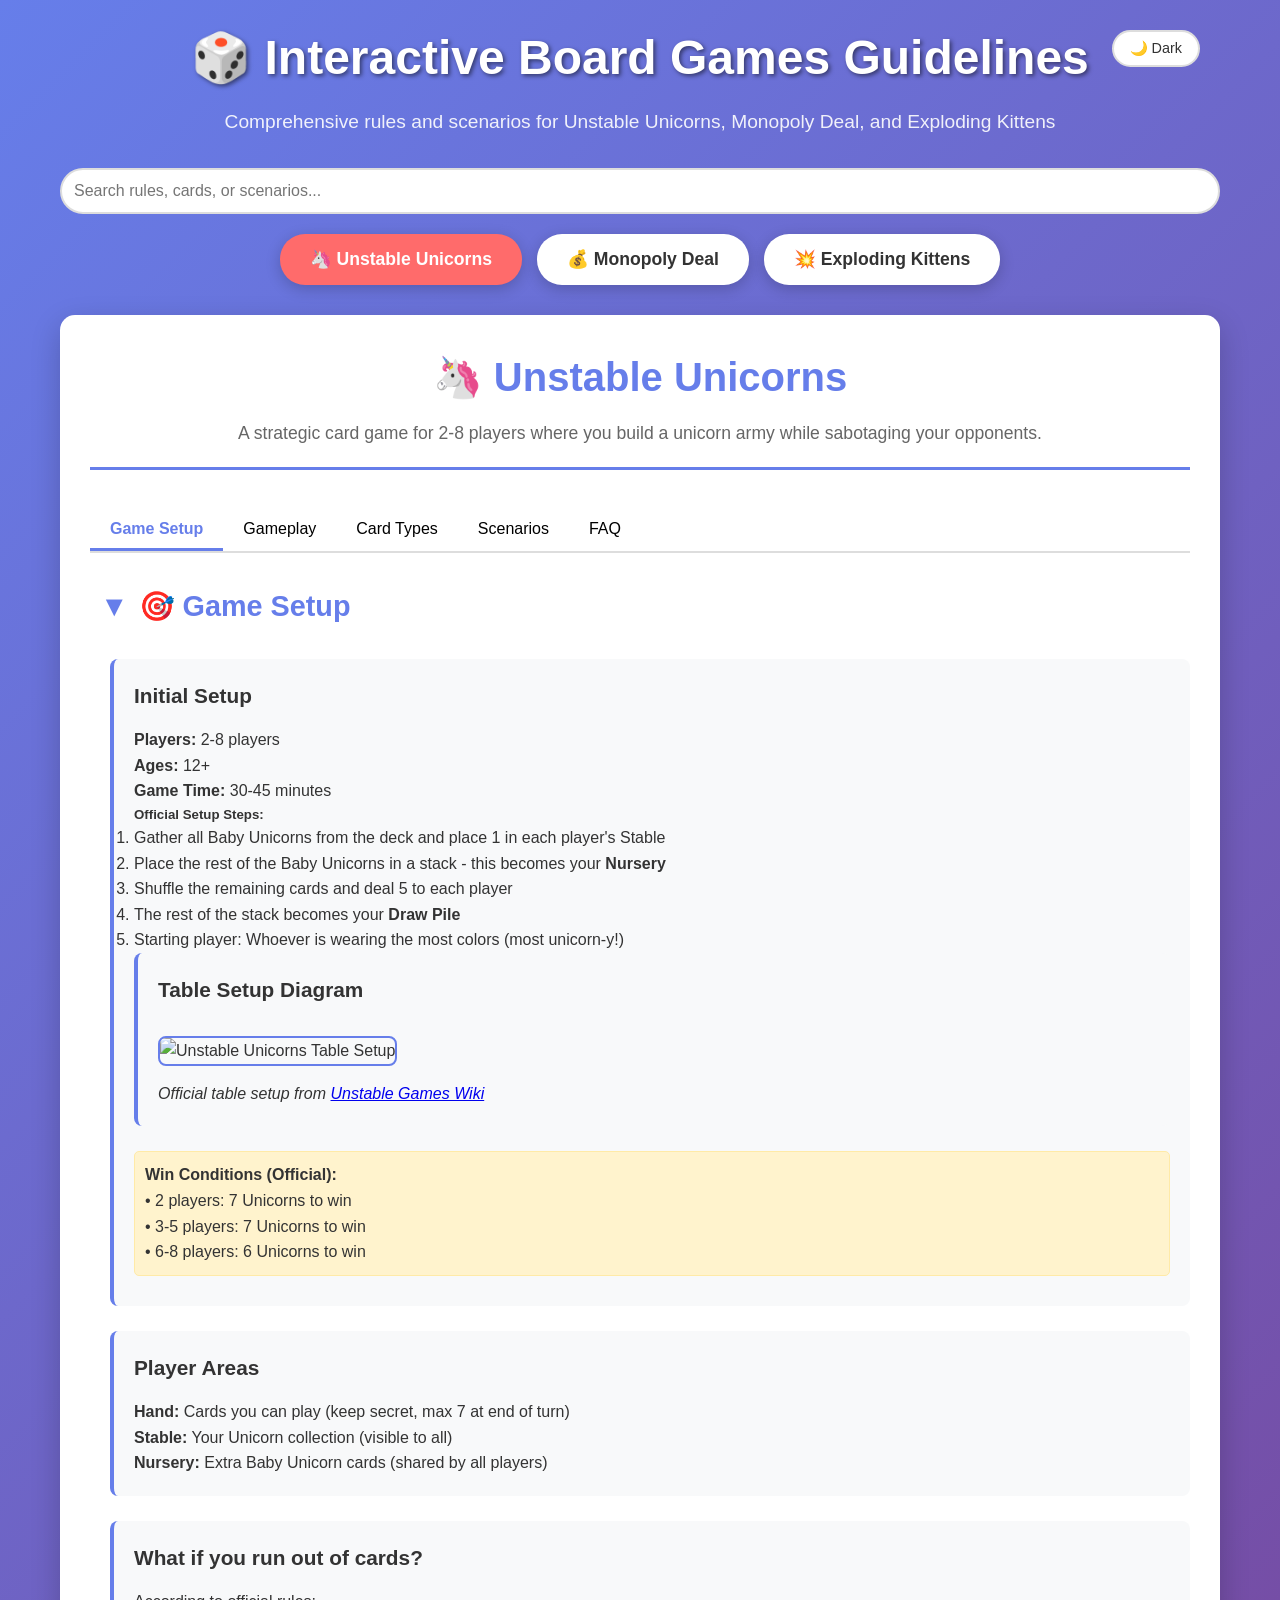
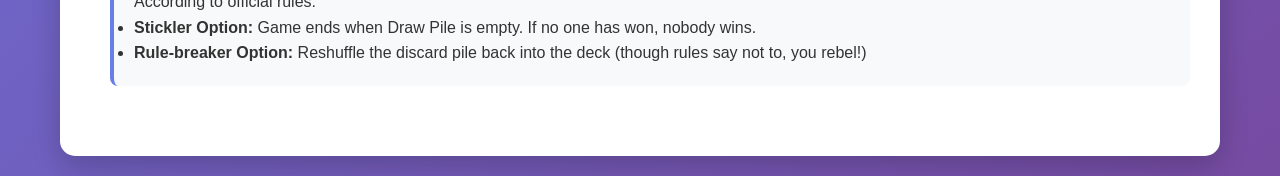
==== commit b8dd1183: "Few improvements Signed-off-by: Alfonsus Manggala N Subiakto <almang45@yahoo.com>" ====
--- a/index.html
+++ b/index.html
@@ -5,7 +5,50 @@
   <meta charset="UTF-8">
   <meta name="viewport" content="width=device-width, initial-scale=1.0">
   <title>Interactive Board Games Guidelines</title>
+  <meta name="description" content="Comprehensive interactive rules and guidelines for Unstable Unicorns, Monopoly Deal, and Exploding Kittens board games.">
+  <meta name="keywords" content="board games, card games, rules, Unstable Unicorns, Monopoly Deal, Exploding Kittens, guidelines">
+  <meta property="og:title" content="Interactive Board Games Guidelines">
+  <meta property="og:description" content="Your complete guide to playing Unstable Unicorns, Monopoly Deal, and Exploding Kittens with detailed rules and scenarios.">
+  <meta property="og:type" content="website">
   <style>
+    :root {
+      --bg-primary: linear-gradient(135deg, #667eea 0%, #764ba2 100%);
+      --bg-secondary: white;
+      --bg-tertiary: #f8f9fa;
+      --text-primary: #333;
+      --text-secondary: #666;
+      --text-accent: #667eea;
+      --text-white: white;
+      --border-color: #ddd;
+      --shadow: rgba(0, 0, 0, 0.2);
+      --shadow-hover: rgba(0, 0, 0, 0.3);
+      --highlight-bg: #fff3cd;
+      --highlight-border: #ffeaa7;
+      --warning-bg: #f8d7da;
+      --warning-border: #f5c6cb;
+      --scenario-bg: #e8f4f8;
+      --scenario-border: #b3d9e8;
+    }
+
+    [data-theme="dark"] {
+      --bg-primary: linear-gradient(135deg, #2a2a3e 0%, #1a1a2e 100%);
+      --bg-secondary: #2d3748;
+      --bg-tertiary: #4a5568;
+      --text-primary: #e2e8f0;
+      --text-secondary: #cbd5e0;
+      --text-accent: #90cdf4;
+      --text-white: #f7fafc;
+      --border-color: #4a5568;
+      --shadow: rgba(0, 0, 0, 0.4);
+      --shadow-hover: rgba(0, 0, 0, 0.6);
+      --highlight-bg: #2d3748;
+      --highlight-border: #4a5568;
+      --warning-bg: #2d3748;
+      --warning-border: #4a5568;
+      --scenario-bg: #2d3748;
+      --scenario-border: #4a5568;
+    }
+
     * {
       margin: 0;
       padding: 0;
@@ -15,9 +58,10 @@
     body {
       font-family: 'Segoe UI', Tahoma, Geneva, Verdana, sans-serif;
       line-height: 1.6;
-      color: #333;
-      background: linear-gradient(135deg, #667eea 0%, #764ba2 100%);
+      color: var(--text-primary);
+      background: var(--bg-primary);
       min-height: 100vh;
+      transition: background 0.3s ease, color 0.3s ease;
     }
 
     .container {
@@ -29,7 +73,31 @@
     header {
       text-align: center;
       margin-bottom: 30px;
-      color: white;
+      color: var(--text-white);
+      position: relative;
+    }
+
+    .theme-toggle {
+      position: absolute;
+      top: 10px;
+      right: 20px;
+      background: var(--bg-secondary);
+      color: var(--text-primary);
+      border: 2px solid var(--border-color);
+      border-radius: 20px;
+      padding: 8px 16px;
+      cursor: pointer;
+      font-size: 0.9em;
+      transition: all 0.3s ease;
+    }
+
+    .theme-toggle:hover {
+      background: var(--bg-tertiary);
+    }
+
+    .theme-toggle:focus {
+      outline: 2px solid var(--text-accent);
+      outline-offset: 2px;
     }
 
     h1 {
@@ -53,31 +121,37 @@
 
     .game-button {
       padding: 15px 30px;
-      background: white;
+      background: var(--bg-secondary);
+      color: var(--text-primary);
       border: none;
       border-radius: 25px;
       cursor: pointer;
       font-size: 1.1em;
       font-weight: bold;
       transition: all 0.3s ease;
-      box-shadow: 0 4px 15px rgba(0, 0, 0, 0.2);
+      box-shadow: 0 4px 15px var(--shadow);
+    }
+
+    .game-button:focus {
+      outline: 3px solid var(--text-accent);
+      outline-offset: 2px;
     }
 
     .game-button:hover {
       transform: translateY(-2px);
-      box-shadow: 0 6px 20px rgba(0, 0, 0, 0.3);
+      box-shadow: 0 6px 20px var(--shadow-hover);
     }
 
     .game-button.active {
       background: #ff6b6b;
-      color: white;
+      color: var(--text-white);
     }
 
     .game-content {
-      background: white;
+      background: var(--bg-secondary);
       border-radius: 15px;
       padding: 30px;
-      box-shadow: 0 10px 30px rgba(0, 0, 0, 0.2);
+      box-shadow: 0 10px 30px var(--shadow);
       display: none;
     }
 
@@ -101,19 +175,19 @@
     .game-header {
       text-align: center;
       margin-bottom: 40px;
-      border-bottom: 3px solid #667eea;
+      border-bottom: 3px solid var(--text-accent);
       padding-bottom: 20px;
     }
 
     .game-title {
       font-size: 2.5em;
-      color: #667eea;
+      color: var(--text-accent);
       margin-bottom: 10px;
     }
 
     .game-description {
       font-size: 1.1em;
-      color: #666;
+      color: var(--text-secondary);
     }
 
     .section {
@@ -122,7 +196,7 @@
 
     .section-title {
       font-size: 1.8em;
-      color: #667eea;
+      color: var(--text-accent);
       margin-bottom: 20px;
       display: flex;
       align-items: center;
@@ -132,8 +206,14 @@
       transition: background-color 0.3s ease;
     }
 
+    .section-title:focus {
+      outline: 2px solid var(--text-accent);
+      outline-offset: 2px;
+      background-color: var(--bg-tertiary);
+    }
+
     .section-title:hover {
-      background-color: #f0f0f0;
+      background-color: var(--bg-tertiary);
     }
 
     .section-title::before {
@@ -158,14 +238,14 @@
     .subsection {
       margin-bottom: 25px;
       padding: 20px;
-      background: #f8f9fa;
-      border-left: 4px solid #667eea;
+      background: var(--bg-tertiary);
+      border-left: 4px solid var(--text-accent);
       border-radius: 8px;
     }
 
     .subsection-title {
       font-size: 1.3em;
-      color: #333;
+      color: var(--text-primary);
       margin-bottom: 15px;
       font-weight: bold;
     }
@@ -178,27 +258,27 @@
     }
 
     .card {
-      background: white;
+      background: var(--bg-secondary);
       padding: 15px;
       border-radius: 8px;
-      border: 1px solid #ddd;
+      border: 1px solid var(--border-color);
       transition: all 0.3s ease;
     }
 
     .card:hover {
-      box-shadow: 0 4px 15px rgba(0, 0, 0, 0.1);
+      box-shadow: 0 4px 15px var(--shadow);
       transform: translateY(-2px);
     }
 
     .card-name {
       font-weight: bold;
-      color: #667eea;
+      color: var(--text-accent);
       margin-bottom: 8px;
     }
 
     .scenario-box {
-      background: #e8f4f8;
-      border: 1px solid #b3d9e8;
+      background: var(--scenario-bg);
+      border: 1px solid var(--scenario-border);
       border-radius: 8px;
       padding: 20px;
       margin: 15px 0;
@@ -206,21 +286,21 @@
 
     .scenario-title {
       font-weight: bold;
-      color: #2c5aa0;
+      color: var(--text-accent);
       margin-bottom: 10px;
     }
 
     .highlight {
-      background: #fff3cd;
-      border: 1px solid #ffeaa7;
+      background: var(--highlight-bg);
+      border: 1px solid var(--highlight-border);
       padding: 10px;
       border-radius: 5px;
       margin: 10px 0;
     }
 
     .warning {
-      background: #f8d7da;
-      border: 1px solid #f5c6cb;
+      background: var(--warning-bg);
+      border: 1px solid var(--warning-border);
       padding: 10px;
       border-radius: 5px;
       margin: 10px 0;
@@ -230,10 +310,10 @@
       position: fixed;
       top: 20px;
       right: 20px;
-      background: white;
+      background: var(--bg-secondary);
       padding: 15px;
       border-radius: 10px;
-      box-shadow: 0 4px 15px rgba(0, 0, 0, 0.2);
+      box-shadow: 0 4px 15px var(--shadow);
       max-width: 300px;
       display: none;
     }
@@ -245,51 +325,222 @@
     .quick-ref-title {
       font-weight: bold;
       margin-bottom: 10px;
-      color: #667eea;
+      color: var(--text-accent);
     }
 
     .search-box {
       width: 100%;
       padding: 12px;
-      border: 2px solid #ddd;
+      border: 2px solid var(--border-color);
       border-radius: 25px;
       font-size: 1em;
       margin-bottom: 20px;
       outline: none;
       transition: border-color 0.3s ease;
+      background: var(--bg-secondary);
+      color: var(--text-primary);
     }
 
     .search-box:focus {
-      border-color: #667eea;
-    }
-
-    @media (max-width: 768px) {
-      .container {
+      border-color: var(--text-accent);
+    }
+
+      .sr-only {
+        position: absolute;
+        width: 1px;
+        height: 1px;
+        padding: 0;
+        margin: -1px;
+        overflow: hidden;
+        clip: rect(0, 0, 0, 0);
+        white-space: nowrap;
+        border: 0;
+      }
+
+      .search-highlight {
+        background: #ffff00;
+        padding: 2px 4px;
+        border-radius: 3px;
+        font-weight: bold;
+      }
+
+      [data-theme="dark"] .search-highlight {
+        background: #4a5568;
+        color: #ffd700;
+      }
+
+      .search-result-item {
         padding: 10px;
-      }
-
-      h1 {
-        font-size: 2em;
-      }
-
-      .game-button {
-        padding: 10px 20px;
-        font-size: 1em;
-      }
-
-      .quick-reference {
-        position: relative;
-        top: auto;
-        right: auto;
-        margin-bottom: 20px;
-        max-width: 100%;
-      }
-    }
+        margin: 5px 0;
+        border-radius: 5px;
+        cursor: pointer;
+        border: 1px solid var(--border-color);
+        background: var(--bg-secondary);
+        transition: all 0.2s ease;
+      }
+
+      .search-result-item:hover {
+        background: var(--bg-tertiary);
+        transform: translateX(2px);
+      }
+
+      .search-result-game {
+        font-size: 0.8em;
+        color: var(--text-accent);
+        font-weight: bold;
+        margin-bottom: 5px;
+      }
+
+      .search-result-text {
+        font-size: 0.9em;
+        color: var(--text-secondary);
+        line-height: 1.3;
+      }
+
+      .search-filters {
+        display: flex;
+        gap: 10px;
+        margin-bottom: 15px;
+        flex-wrap: wrap;
+      }
+
+      .search-filter {
+        background: var(--bg-tertiary);
+        color: var(--text-primary);
+        border: 1px solid var(--border-color);
+        padding: 5px 12px;
+        border-radius: 15px;
+        cursor: pointer;
+        font-size: 0.8em;
+        transition: all 0.2s ease;
+      }
+
+      .search-filter.active {
+        background: var(--text-accent);
+        color: var(--text-white);
+      }
+
+      .search-stats {
+        font-size: 0.8em;
+        color: var(--text-secondary);
+        margin-bottom: 10px;
+      }
+
+      @media print {
+        body {
+          background: white !important;
+          color: black !important;
+          font-size: 12pt;
+          line-height: 1.4;
+        }
+
+        .theme-toggle,
+        .search-container,
+        .game-selector,
+        .tab-navigation,
+        .quick-reference {
+          display: none !important;
+        }
+
+        .game-content {
+          display: block !important;
+          background: white !important;
+          box-shadow: none !important;
+          border-radius: 0 !important;
+          padding: 20px 0 !important;
+        }
+
+        .game-content:not(.active) {
+          display: block !important;
+        }
+
+        .tab-content {
+          display: block !important;
+        }
+
+        .section-content.collapsed {
+          display: block !important;
+        }
+
+        .section-title::before {
+          display: none !important;
+        }
+
+        .section-title {
+          cursor: default !important;
+          padding: 0 !important;
+          margin-bottom: 10px !important;
+        }
+
+        .game-header {
+          border-bottom: 2px solid black !important;
+          margin-bottom: 20px !important;
+          text-align: center;
+        }
+
+        .scenario-box,
+        .subsection,
+        .card,
+        .highlight,
+        .warning {
+          border: 1px solid #ccc !important;
+          background: white !important;
+          page-break-inside: avoid;
+        }
+
+        h1, h2, h3, h4, h5, h6 {
+          color: black !important;
+          page-break-after: avoid;
+        }
+
+        .card-list {
+          display: block !important;
+        }
+
+        .card {
+          margin-bottom: 10px;
+        }
+
+        a {
+          color: black !important;
+          text-decoration: underline !important;
+        }
+      }
+
+      @media (max-width: 768px) {
+        .container {
+          padding: 10px;
+        }
+
+        h1 {
+          font-size: 2em;
+        }
+
+        .game-button {
+          padding: 10px 20px;
+          font-size: 1em;
+        }
+
+        .quick-reference {
+          position: relative;
+          top: auto;
+          right: auto;
+          margin-bottom: 20px;
+          max-width: 100%;
+        }
+
+        .theme-toggle {
+          position: relative;
+          top: 0;
+          right: 0;
+          margin-bottom: 10px;
+        }
+      }
 
     .tab-navigation {
       display: flex;
       margin-bottom: 20px;
-      border-bottom: 2px solid #ddd;
+      border-bottom: 2px solid var(--border-color);
       flex-wrap: wrap;
     }
 
@@ -303,13 +554,19 @@
       transition: all 0.3s ease;
     }
 
+    .tab-button:focus {
+      outline: 2px solid var(--text-accent);
+      outline-offset: 2px;
+      background: var(--bg-tertiary);
+    }
+
     .tab-button:hover {
-      background: #f0f0f0;
+      background: var(--bg-tertiary);
     }
 
     .tab-button.active {
-      border-bottom-color: #667eea;
-      color: #667eea;
+      border-bottom-color: var(--text-accent);
+      color: var(--text-accent);
       font-weight: bold;
     }
 
@@ -326,337 +583,346 @@
 <body>
   <div class="container">
     <header>
+      <button class="theme-toggle" onclick="toggleTheme()" aria-label="Toggle dark mode">
+        <span id="theme-icon">🌙</span> <span id="theme-text">Dark</span>
+      </button>
       <h1>🎲 Interactive Board Games Guidelines</h1>
       <p class="subtitle">Comprehensive rules and scenarios for Unstable Unicorns, Monopoly Deal, and Exploding Kittens
       </p>
     </header>
 
-    <input type="text" class="search-box" placeholder="Search rules, cards, or scenarios..." id="searchBox">
-
-    <div class="game-selector">
-      <button class="game-button active" data-game="unstable-unicorns">🦄 Unstable Unicorns</button>
-      <button class="game-button" data-game="monopoly-deal">💰 Monopoly Deal</button>
-      <button class="game-button" data-game="exploding-kittens">💥 Exploding Kittens</button>
-    </div>
-
-    <!-- Quick Reference Panel -->
-    <div class="quick-reference" id="quickRef">
-      <div class="quick-ref-title">Quick Reference</div>
-      <div id="quickRefContent"></div>
-    </div>
-
-    <!-- Unstable Unicorns Content -->
-    <div class="game-content active" id="unstable-unicorns">
-      <div class="game-header">
-        <h2 class="game-title">🦄 Unstable Unicorns</h2>
-        <p class="game-description">A strategic card game for 2-8 players where you build a unicorn army while
-          sabotaging your opponents.</p>
+    <main>
+      <div class="search-container">
+        <label for="searchBox" class="sr-only">Search rules, cards, or scenarios</label>
+        <input type="text" class="search-box" placeholder="Search rules, cards, or scenarios..." id="searchBox" aria-label="Search board game rules">
       </div>
 
-      <div class="tab-navigation">
-        <button class="tab-button active" data-tab="uu-setup">Game Setup</button>
-        <button class="tab-button" data-tab="uu-gameplay">Gameplay</button>
-        <button class="tab-button" data-tab="uu-cards">Card Types</button>
-        <button class="tab-button" data-tab="uu-scenarios">Scenarios</button>
-        <button class="tab-button" data-tab="uu-faq">FAQ</button>
-      </div>
-
-      <div class="tab-content active" id="uu-setup">
-        <div class="section">
-          <h3 class="section-title">🎯 Game Setup</h3>
-          <div class="section-content">
-            <div class="subsection">
-              <h4 class="subsection-title">Initial Setup</h4>
-              <p><strong>Players:</strong> 2-8 players</p>
-              <p><strong>Ages:</strong> 12+</p>
-              <p><strong>Game Time:</strong> 30-45 minutes</p>
-
-              <h5>Official Setup Steps:</h5>
-              <ol>
-                <li>Gather all Baby Unicorns from the deck and place 1 in each player's Stable</li>
-                <li>Place the rest of the Baby Unicorns in a stack - this becomes your <strong>Nursery</strong></li>
-                <li>Shuffle the remaining cards and deal 5 to each player</li>
-                <li>The rest of the stack becomes your <strong>Draw Pile</strong></li>
-                <li>Starting player: Whoever is wearing the most colors (most unicorn-y!)</li>
-              </ol>
-
+      <nav class="game-selector" role="tablist" aria-label="Select board game">
+        <button class="game-button active" data-game="unstable-unicorns" role="tab" aria-selected="true" aria-controls="unstable-unicorns">🦄 Unstable Unicorns</button>
+        <button class="game-button" data-game="monopoly-deal" role="tab" aria-selected="false" aria-controls="monopoly-deal">💰 Monopoly Deal</button>
+        <button class="game-button" data-game="exploding-kittens" role="tab" aria-selected="false" aria-controls="exploding-kittens">💥 Exploding Kittens</button>
+      </nav>
+
+      <!-- Enhanced Quick Reference Panel -->
+      <aside class="quick-reference" id="quickRef" role="complementary" aria-label="Quick reference search results">
+        <h3 class="quick-ref-title">Search Results</h3>
+        <div class="search-filters" id="searchFilters"></div>
+        <div class="search-stats" id="searchStats"></div>
+        <div id="quickRefContent"></div>
+      </aside>
+
+      <!-- Unstable Unicorns Content -->
+      <article class="game-content active" id="unstable-unicorns" role="tabpanel" aria-labelledby="unstable-unicorns-tab">
+        <header class="game-header">
+          <h2 class="game-title">🦄 Unstable Unicorns</h2>
+          <p class="game-description">A strategic card game for 2-8 players where you build a unicorn army while
+            sabotaging your opponents.</p>
+        </header>
+
+        <nav class="tab-navigation" role="tablist" aria-label="Unstable Unicorns sections">
+          <button class="tab-button active" data-tab="uu-setup" role="tab" aria-selected="true" aria-controls="uu-setup" tabindex="0">Game Setup</button>
+          <button class="tab-button" data-tab="uu-gameplay" role="tab" aria-selected="false" aria-controls="uu-gameplay" tabindex="-1">Gameplay</button>
+          <button class="tab-button" data-tab="uu-cards" role="tab" aria-selected="false" aria-controls="uu-cards" tabindex="-1">Card Types</button>
+          <button class="tab-button" data-tab="uu-scenarios" role="tab" aria-selected="false" aria-controls="uu-scenarios" tabindex="-1">Scenarios</button>
+          <button class="tab-button" data-tab="uu-faq" role="tab" aria-selected="false" aria-controls="uu-faq" tabindex="-1">FAQ</button>
+        </nav>
+
+        <div class="tab-content active" id="uu-setup">
+          <div class="section">
+            <h3 class="section-title">🎯 Game Setup</h3>
+            <div class="section-content">
               <div class="subsection">
-                <h4 class="subsection-title">Table Setup Diagram</h4>
-                <img src="https://unstablegameswiki.com/images/thumb/e/e6/Tablesetup.png/450px-Tablesetup.png" srcset="https://unstablegameswiki.com/images/e/e6/Tablesetup.png 1.5x" alt="Unstable Unicorns Table Setup"
-                  style="max-width: 100%; height: auto; border: 2px solid #667eea; border-radius: 8px; margin: 15px 0;">
-                <p><em>Official table setup from <a
-                      href="https://unstablegameswiki.com/index.php?title=Unstable_Unicorns_-_General_Player_Rules"
-                      target="_blank">Unstable Games Wiki</a></em></p>
-              </div>
-
-              <div class="highlight">
-                <strong>Win Conditions (Official):</strong><br>
-                • 2 players: 7 Unicorns to win<br>
-                • 3-5 players: 7 Unicorns to win<br>
-                • 6-8 players: 6 Unicorns to win
-              </div>
-            </div>
-
-            <div class="subsection">
-              <h4 class="subsection-title">Player Areas</h4>
-              <p><strong>Hand:</strong> Cards you can play (keep secret, max 7 at end of turn)</p>
-              <p><strong>Stable:</strong> Your Unicorn collection (visible to all)</p>
-              <p><strong>Nursery:</strong> Extra Baby Unicorn cards (shared by all players)</p>
-            </div>
-
-            <div class="subsection">
-              <h4 class="subsection-title">What if you run out of cards?</h4>
-              <p>According to official rules:</p>
-              <ul>
-                <li><strong>Stickler Option:</strong> Game ends when Draw Pile is empty. If no one has won, nobody wins.
-                </li>
-                <li><strong>Rule-breaker Option:</strong> Reshuffle the discard pile back into the deck (though rules
-                  say not to, you rebel!)</li>
-              </ul>
+                <h4 class="subsection-title">Initial Setup</h4>
+                <p><strong>Players:</strong> 2-8 players</p>
+                <p><strong>Ages:</strong> 12+</p>
+                <p><strong>Game Time:</strong> 30-45 minutes</p>
+
+                <h5>Official Setup Steps:</h5>
+                <ol>
+                  <li>Gather all Baby Unicorns from the deck and place 1 in each player's Stable</li>
+                  <li>Place the rest of the Baby Unicorns in a stack - this becomes your <strong>Nursery</strong></li>
+                  <li>Shuffle the remaining cards and deal 5 to each player</li>
+                  <li>The rest of the stack becomes your <strong>Draw Pile</strong></li>
+                  <li>Starting player: Whoever is wearing the most colors (most unicorn-y!)</li>
+                </ol>
+
+                <div class="subsection">
+                  <h4 class="subsection-title">Table Setup Diagram</h4>
+                  <img src="https://unstablegameswiki.com/images/thumb/e/e6/Tablesetup.png/450px-Tablesetup.png" srcset="https://unstablegameswiki.com/images/e/e6/Tablesetup.png 1.5x" alt="Unstable Unicorns Table Setup"
+                    style="max-width: 100%; height: auto; border: 2px solid #667eea; border-radius: 8px; margin: 15px 0;">
+                  <p><em>Official table setup from <a
+                        href="https://unstablegameswiki.com/index.php?title=Unstable_Unicorns_-_General_Player_Rules"
+                        target="_blank">Unstable Games Wiki</a></em></p>
+                </div>
+
+                <div class="highlight">
+                  <strong>Win Conditions (Official):</strong><br>
+                  • 2 players: 7 Unicorns to win<br>
+                  • 3-5 players: 7 Unicorns to win<br>
+                  • 6-8 players: 6 Unicorns to win
+                </div>
+              </div>
+
+              <div class="subsection">
+                <h4 class="subsection-title">Player Areas</h4>
+                <p><strong>Hand:</strong> Cards you can play (keep secret, max 7 at end of turn)</p>
+                <p><strong>Stable:</strong> Your Unicorn collection (visible to all)</p>
+                <p><strong>Nursery:</strong> Extra Baby Unicorn cards (shared by all players)</p>
+              </div>
+
+              <div class="subsection">
+                <h4 class="subsection-title">What if you run out of cards?</h4>
+                <p>According to official rules:</p>
+                <ul>
+                  <li><strong>Stickler Option:</strong> Game ends when Draw Pile is empty. If no one has won, nobody wins.
+                  </li>
+                  <li><strong>Rule-breaker Option:</strong> Reshuffle the discard pile back into the deck (though rules
+                    say not to, you rebel!)</li>
+                </ul>
+              </div>
             </div>
           </div>
         </div>
-      </div>
-
-      <div class="tab-content" id="uu-gameplay">
-        <div class="section">
-          <h3 class="section-title">🎮 Turn Structure</h3>
-          <div class="section-content">
-            <div class="subsection">
-              <h4 class="subsection-title">Official Turn Phases (4 Phases)</h4>
-              <p>Turns go clockwise around the table, and each turn has 4 phases:</p>
-              <ol>
-                <li><strong>Beginning of Your Turn</strong>
-                  <ul>
-                    <li>If any of your cards has an effect that happens at the beginning of your turn, you may use that
-                      effect now</li>
-                    <li>⚠️ If you forget to do it before you draw, you miss out on using that effect</li>
-                  </ul>
-                </li>
-                <li><strong>Draw Phase</strong>
-                  <ul>
-                    <li>Draw 1 card from the Draw Pile</li>
-                  </ul>
-                </li>
-                <li><strong>Action Phase</strong>
-                  <ul>
-                    <li>Play 1 card from your hand OR Draw 1 more card from the Draw Pile</li>
-                    <li>Instant cards can be played anytime (even during other players' turns)</li>
-                  </ul>
-                </li>
-                <li><strong>End of Your Turn</strong>
-                  <ul>
-                    <li>Discard down to the hand limit (7 cards maximum)</li>
-                    <li>If you're holding fewer than 7, don't get greedy and draw more - patience is a virtue!</li>
-                  </ul>
-                </li>
-              </ol>
-            </div>
-
-            <div class="subsection">
-              <h4 class="subsection-title">Card Resolution Order</h4>
-              <p>When multiple effects trigger simultaneously:</p>
-              <ol>
-                <li>Active player resolves their effects first</li>
-                <li>Other players resolve in clockwise order</li>
-                <li>Players choose the order of their own effects</li>
-              </ol>
+
+        <div class="tab-content" id="uu-gameplay">
+          <div class="section">
+            <h3 class="section-title">🎮 Turn Structure</h3>
+            <div class="section-content">
+              <div class="subsection">
+                <h4 class="subsection-title">Official Turn Phases (4 Phases)</h4>
+                <p>Turns go clockwise around the table, and each turn has 4 phases:</p>
+                <ol>
+                  <li><strong>Beginning of Your Turn</strong>
+                    <ul>
+                      <li>If any of your cards has an effect that happens at the beginning of your turn, you may use that
+                        effect now</li>
+                      <li>⚠️ If you forget to do it before you draw, you miss out on using that effect</li>
+                    </ul>
+                  </li>
+                  <li><strong>Draw Phase</strong>
+                    <ul>
+                      <li>Draw 1 card from the Draw Pile</li>
+                    </ul>
+                  </li>
+                  <li><strong>Action Phase</strong>
+                    <ul>
+                      <li>Play 1 card from your hand OR Draw 1 more card from the Draw Pile</li>
+                      <li>Instant cards can be played anytime (even during other players' turns)</li>
+                    </ul>
+                  </li>
+                  <li><strong>End of Your Turn</strong>
+                    <ul>
+                      <li>Discard down to the hand limit (7 cards maximum)</li>
+                      <li>If you're holding fewer than 7, don't get greedy and draw more - patience is a virtue!</li>
+                    </ul>
+                  </li>
+                </ol>
+              </div>
+
+              <div class="subsection">
+                <h4 class="subsection-title">Card Resolution Order</h4>
+                <p>When multiple effects trigger simultaneously:</p>
+                <ol>
+                  <li>Active player resolves their effects first</li>
+                  <li>Other players resolve in clockwise order</li>
+                  <li>Players choose the order of their own effects</li>
+                </ol>
+              </div>
             </div>
           </div>
         </div>
-      </div>
-
-      <div class="tab-content" id="uu-cards">
-        <div class="section">
-          <h3 class="section-title">🃏 Card Types</h3>
-          <div class="section-content">
-            <div class="card-list">
-              <div class="card">
-                <div class="card-name">🦄 Baby Unicorns</div>
-                <p><strong>Official Description:</strong> Each player starts with a Baby Unicorn in their Stable. You
-                  can only summon more by using special cards!</p>
-                <p><strong>Effect:</strong> Count toward victory, cannot be destroyed</p>
-                <p><strong>Special Note:</strong> If you run out of Baby Unicorn cards, use spare change, gum wrappers,
-                  or lint to represent additional babies!</p>
-              </div>
-
-              <div class="card">
-                <div class="card-name">🌟 Basic Unicorns</div>
-                <p><strong>Official Description:</strong> Play a Basic Unicorn by placing it in your Stable during your
-                  turn. They don't have powers, but they are still special!</p>
-                <p><strong>Effect:</strong> Count toward victory but have no special abilities</p>
-              </div>
-
-              <div class="card">
-                <div class="card-name">✨ Magical Unicorns</div>
-                <p><strong>Official Description:</strong> Play a Magical Unicorn Card by placing it in your Stable
-                  during your turn. Each one comes with a special power!</p>
-                <p><strong>Effect:</strong> Continuous effects while in Stable</p>
-                <p><strong>Examples:</strong> Extra draws, protection, bonuses</p>
-              </div>
-
-              <div class="card">
-                <div class="card-name">⚡ Instant Cards</div>
-                <p><strong>Official Description:</strong> Play an Instant Card at any time to stop someone from playing
-                  a card. Send the Instant Card to the Discard Pile after use.</p>
-                <p><strong>When to play:</strong> Anytime, even during other players' turns</p>
-              </div>
-
-              <div class="card">
-                <div class="card-name">🔥 Magic Cards</div>
-                <p><strong>Official Description:</strong> Play a Magic Card during your turn to create mayhem. Send the
-                  Magic Card to the Discard Pile after use.</p>
-                <p><strong>When to play:</strong> During your Action Phase only</p>
-              </div>
-
-              <div class="card">
-                <div class="card-name">⬆️ Upgrade Cards</div>
-                <p><strong>Official Description:</strong> Play an Upgrade Card during your turn to give someone's Stable
-                  a positive effect. (Your own Stable is always a good choice!)</p>
-                <p><strong>Effect:</strong> Persistent positive effects until removed</p>
-              </div>
-
-              <div class="card">
-                <div class="card-name">⬇️ Downgrade Cards</div>
-                <p><strong>Official Description:</strong> Play a Downgrade Card during your turn to give someone's
-                  Stable a negative effect. (Pick an opponent's Stable, duh!)</p>
-                <p><strong>Effect:</strong> Persistent negative effects until removed</p>
+
+        <div class="tab-content" id="uu-cards">
+          <div class="section">
+            <h3 class="section-title">🃏 Card Types</h3>
+            <div class="section-content">
+              <div class="card-list">
+                <div class="card">
+                  <div class="card-name">🦄 Baby Unicorns</div>
+                  <p><strong>Official Description:</strong> Each player starts with a Baby Unicorn in their Stable. You
+                    can only summon more by using special cards!</p>
+                  <p><strong>Effect:</strong> Count toward victory, cannot be destroyed</p>
+                  <p><strong>Special Note:</strong> If you run out of Baby Unicorn cards, use spare change, gum wrappers,
+                    or lint to represent additional babies!</p>
+                </div>
+
+                <div class="card">
+                  <div class="card-name">🌟 Basic Unicorns</div>
+                  <p><strong>Official Description:</strong> Play a Basic Unicorn by placing it in your Stable during your
+                    turn. They don't have powers, but they are still special!</p>
+                  <p><strong>Effect:</strong> Count toward victory but have no special abilities</p>
+                </div>
+
+                <div class="card">
+                  <div class="card-name">✨ Magical Unicorns</div>
+                  <p><strong>Official Description:</strong> Play a Magical Unicorn Card by placing it in your Stable
+                    during your turn. Each one comes with a special power!</p>
+                  <p><strong>Effect:</strong> Continuous effects while in Stable</p>
+                  <p><strong>Examples:</strong> Extra draws, protection, bonuses</p>
+                </div>
+
+                <div class="card">
+                  <div class="card-name">⚡ Instant Cards</div>
+                  <p><strong>Official Description:</strong> Play an Instant Card at any time to stop someone from playing
+                    a card. Send the Instant Card to the Discard Pile after use.</p>
+                  <p><strong>When to play:</strong> Anytime, even during other players' turns</p>
+                </div>
+
+                <div class="card">
+                  <div class="card-name">🔥 Magic Cards</div>
+                  <p><strong>Official Description:</strong> Play a Magic Card during your turn to create mayhem. Send the
+                    Magic Card to the Discard Pile after use.</p>
+                  <p><strong>When to play:</strong> During your Action Phase only</p>
+                </div>
+
+                <div class="card">
+                  <div class="card-name">⬆️ Upgrade Cards</div>
+                  <p><strong>Official Description:</strong> Play an Upgrade Card during your turn to give someone's Stable
+                    a positive effect. (Your own Stable is always a good choice!)</p>
+                  <p><strong>Effect:</strong> Persistent positive effects until removed</p>
+                </div>
+
+                <div class="card">
+                  <div class="card-name">⬇️ Downgrade Cards</div>
+                  <p><strong>Official Description:</strong> Play a Downgrade Card during your turn to give someone's
+                    Stable a negative effect. (Pick an opponent's Stable, duh!)</p>
+                  <p><strong>Effect:</strong> Persistent negative effects until removed</p>
+                </div>
               </div>
             </div>
           </div>
         </div>
-      </div>
-
-      <div class="tab-content" id="uu-scenarios">
-        <div class="section">
-          <h3 class="section-title">📋 Common Scenarios</h3>
-          <div class="section-content">
-            <div class="scenario-box">
-              <div class="scenario-title">Scenario 1: Multiple Effects Trigger</div>
-              <p><strong>Situation:</strong> You play a card that triggers multiple "when you play" effects.</p>
-              <p><strong>Resolution:</strong> Choose the order of your effects, resolve them one at a time.</p>
-            </div>
-
-            <div class="scenario-box">
-              <div class="scenario-title">Scenario 2: Neigh Card Timing</div>
-              <p><strong>Situation:</strong> Player A plays a card, Player B plays Neigh, Player C wants to Neigh the
-                Neigh.</p>
-              <p><strong>Resolution:</strong>
-              <ol>
-                <li>Player A's card is "pending"</li>
-                <li>Player B plays Neigh (targeting original card)</li>
-                <li>Player C can Neigh Player B's Neigh</li>
-                <li>Resolve in reverse order (most recent first)</li>
-              </ol>
-              </p>
-            </div>
-
-            <div class="scenario-box">
-              <div class="scenario-title">Scenario 3: Unicorn Theft vs. Protection</div>
-              <p><strong>Situation:</strong> You try to steal a Unicorn that has protection.</p>
-              <p><strong>Resolution:</strong> Protection abilities prevent targeting. The theft fails.</p>
-            </div>
-
-            <div class="scenario-box">
-              <div class="scenario-title">Scenario 4: Winning with Effects</div>
-              <p><strong>Situation:</strong> You have 6 Unicorns and play a card that brings a Unicorn to your Stable.
-              </p>
-              <p><strong>Resolution:</strong> You win immediately when you reach 7 Unicorns, even mid-effect.</p>
-            </div>
-
-            <div class="scenario-box">
-              <div class="scenario-title">Scenario 5: Hand Limit Interaction</div>
-              <p><strong>Situation:</strong> End of turn, you have 8 cards and must discard.</p>
-              <p><strong>Resolution:</strong> Choose which card to discard. Discard effects may trigger.</p>
+
+        <div class="tab-content" id="uu-scenarios">
+          <div class="section">
+            <h3 class="section-title">📋 Common Scenarios</h3>
+            <div class="section-content">
+              <div class="scenario-box">
+                <div class="scenario-title">Scenario 1: Multiple Effects Trigger</div>
+                <p><strong>Situation:</strong> You play a card that triggers multiple "when you play" effects.</p>
+                <p><strong>Resolution:</strong> Choose the order of your effects, resolve them one at a time.</p>
+              </div>
+
+              <div class="scenario-box">
+                <div class="scenario-title">Scenario 2: Neigh Card Timing</div>
+                <p><strong>Situation:</strong> Player A plays a card, Player B plays Neigh, Player C wants to Neigh the
+                  Neigh.</p>
+                <p><strong>Resolution:</strong>
+                <ol>
+                  <li>Player A's card is "pending"</li>
+                  <li>Player B plays Neigh (targeting original card)</li>
+                  <li>Player C can Neigh Player B's Neigh</li>
+                  <li>Resolve in reverse order (most recent first)</li>
+                </ol>
+                </p>
+              </div>
+
+              <div class="scenario-box">
+                <div class="scenario-title">Scenario 3: Unicorn Theft vs. Protection</div>
+                <p><strong>Situation:</strong> You try to steal a Unicorn that has protection.</p>
+                <p><strong>Resolution:</strong> Protection abilities prevent targeting. The theft fails.</p>
+              </div>
+
+              <div class="scenario-box">
+                <div class="scenario-title">Scenario 4: Winning with Effects</div>
+                <p><strong>Situation:</strong> You have 6 Unicorns and play a card that brings a Unicorn to your Stable.
+                </p>
+                <p><strong>Resolution:</strong> You win immediately when you reach 7 Unicorns, even mid-effect.</p>
+              </div>
+
+              <div class="scenario-box">
+                <div class="scenario-title">Scenario 5: Hand Limit Interaction</div>
+                <p><strong>Situation:</strong> End of turn, you have 8 cards and must discard.</p>
+                <p><strong>Resolution:</strong> Choose which card to discard. Discard effects may trigger.</p>
+              </div>
             </div>
           </div>
         </div>
-      </div>
-
-      <div class="tab-content" id="uu-faq">
-        <div class="section">
-          <h3 class="section-title">❓ Official FAQ</h3>
-          <div class="section-content">
-            <div class="subsection">
-              <h4 class="subsection-title">Hand Limit Rules</h4>
-              <p><strong>Official Rule:</strong> If you're holding more than 7 cards at the end of your turn, discard
-                down to 7. If you're holding fewer than 7, don't get greedy and draw more. Patience is a virtue.</p>
-            </div>
-
-            <div class="subsection">
-              <h4 class="subsection-title">When cards say "each player"</h4>
-              <p><strong>Official Rule:</strong> When the card says "each player" that includes you, too.</p>
-            </div>
-
-            <div class="subsection">
-              <h4 class="subsection-title">Running out of Baby Unicorns</h4>
-              <p><strong>Official Rule:</strong> If you run out of Baby Unicorn cards at any point, root through your
-                pockets for spare change, gum wrappers, or lint to represent additional babies.</p>
-            </div>
-
-            <div class="subsection">
-              <h4 class="subsection-title">Pandamonium Effect</h4>
-              <p><strong>Official Rule:</strong> When Pandamonium is in play, all of that player's Unicorns are Pandas,
-                but their effects remain the same.</p>
-            </div>
-
-            <div class="subsection">
-              <h4 class="subsection-title">What happens if the Draw Pile runs out?</h4>
-              <p><strong>Official Options:</strong></p>
-              <ul>
-                <li><strong>Stickler:</strong> Game ends. If no one completed their Unicorn Army, no one wins.</li>
-                <li><strong>Rule-breaker:</strong> Reshuffle the discard pile back into the deck (though rules say not
-                  to).</li>
-              </ul>
-            </div>
-
-            <div class="subsection">
-              <h4 class="subsection-title">Can I Neigh my own cards?</h4>
-              <p>No, you cannot Neigh your own cards. Neigh cards can only target other players' cards.</p>
-            </div>
-
-            <div class="subsection">
-              <h4 class="subsection-title">Do Upgrades and Downgrades count toward victory?</h4>
-              <p>No, only Unicorn cards count toward victory. Upgrades and Downgrades do not count.</p>
-            </div>
-
-            <div class="subsection">
-              <h4 class="subsection-title">Can I choose not to use a mandatory effect?</h4>
-              <p>No, mandatory effects (must, have to, etc.) cannot be ignored. Optional effects use "may" language.</p>
-            </div>
-
-            <div class="highlight">
-              <p><strong>Reference:</strong> Official rules from <a
-                  href="https://unstablegameswiki.com/index.php?title=Unstable_Unicorns_-_General_Player_Rules"
-                  target="_blank">Unstable Games Wiki</a></p>
+
+        <div class="tab-content" id="uu-faq">
+          <div class="section">
+            <h3 class="section-title">❓ Official FAQ</h3>
+            <div class="section-content">
+              <div class="subsection">
+                <h4 class="subsection-title">Hand Limit Rules</h4>
+                <p><strong>Official Rule:</strong> If you're holding more than 7 cards at the end of your turn, discard
+                  down to 7. If you're holding fewer than 7, don't get greedy and draw more. Patience is a virtue.</p>
+              </div>
+
+              <div class="subsection">
+                <h4 class="subsection-title">When cards say "each player"</h4>
+                <p><strong>Official Rule:</strong> When the card says "each player" that includes you, too.</p>
+              </div>
+
+              <div class="subsection">
+                <h4 class="subsection-title">Running out of Baby Unicorns</h4>
+                <p><strong>Official Rule:</strong> If you run out of Baby Unicorn cards at any point, root through your
+                  pockets for spare change, gum wrappers, or lint to represent additional babies.</p>
+              </div>
+
+              <div class="subsection">
+                <h4 class="subsection-title">Pandamonium Effect</h4>
+                <p><strong>Official Rule:</strong> When Pandamonium is in play, all of that player's Unicorns are Pandas,
+                  but their effects remain the same.</p>
+              </div>
+
+              <div class="subsection">
+                <h4 class="subsection-title">What happens if the Draw Pile runs out?</h4>
+                <p><strong>Official Options:</strong></p>
+                <ul>
+                  <li><strong>Stickler:</strong> Game ends. If no one completed their Unicorn Army, no one wins.</li>
+                  <li><strong>Rule-breaker:</strong> Reshuffle the discard pile back into the deck (though rules say not
+                    to).</li>
+                </ul>
+              </div>
+
+              <div class="subsection">
+                <h4 class="subsection-title">Can I Neigh my own cards?</h4>
+                <p>No, you cannot Neigh your own cards. Neigh cards can only target other players' cards.</p>
+              </div>
+
+              <div class="subsection">
+                <h4 class="subsection-title">Do Upgrades and Downgrades count toward victory?</h4>
+                <p>No, only Unicorn cards count toward victory. Upgrades and Downgrades do not count.</p>
+              </div>
+
+              <div class="subsection">
+                <h4 class="subsection-title">Can I choose not to use a mandatory effect?</h4>
+                <p>No, mandatory effects (must, have to, etc.) cannot be ignored. Optional effects use "may" language.</p>
+              </div>
+
+              <div class="highlight">
+                <p><strong>Reference:</strong> Official rules from <a
+                    href="https://unstablegameswiki.com/index.php?title=Unstable_Unicorns_-_General_Player_Rules"
+                    target="_blank">Unstable Games Wiki</a></p>
+              </div>
             </div>
           </div>
         </div>
-      </div>
-    </div>
-
-    <!-- Monopoly Deal Content -->
-    <div class="game-content" id="monopoly-deal">
-      <div class="game-header">
-        <h2 class="game-title">💰 Monopoly Deal</h2>
-        <p class="game-description">Fast-paced card game where you collect property sets and charge rent while avoiding
-          debt!</p>
-      </div>
-
-      <div class="tab-navigation">
-        <button class="tab-button active" data-tab="md-setup">Game Setup</button>
-        <button class="tab-button" data-tab="md-gameplay">Gameplay</button>
-        <button class="tab-button" data-tab="md-cards">Card Types</button>
-        <button class="tab-button" data-tab="md-scenarios">Scenarios</button>
-        <button class="tab-button" data-tab="md-properties">Properties</button>
-      </div>
-
-      <div class="tab-content active" id="md-setup">
-        <div class="section">
-          <h3 class="section-title">🎯 Game Setup</h3>
-          <div class="section-content">
-            <div class="subsection">
-              <h4 class="subsection-title">Initial Setup</h4>
+      </article>
+
+      <!-- Monopoly Deal Content -->
+      <article class="game-content" id="monopoly-deal" role="tabpanel" aria-labelledby="monopoly-deal-tab">
+        <header class="game-header">
+          <h2 class="game-title">💰 Monopoly Deal</h2>
+          <p class="game-description">Fast-paced card game where you collect property sets and charge rent while avoiding
+            debt!</p>
+        </header>
+
+        <nav class="tab-navigation" role="tablist" aria-label="Monopoly Deal sections">
+          <button class="tab-button active" data-tab="md-setup" role="tab" aria-selected="true" aria-controls="md-setup" tabindex="0">Game Setup</button>
+          <button class="tab-button" data-tab="md-gameplay" role="tab" aria-selected="false" aria-controls="md-gameplay" tabindex="-1">Gameplay</button>
+          <button class="tab-button" data-tab="md-cards" role="tab" aria-selected="false" aria-controls="md-cards" tabindex="-1">Card Types</button>
+          <button class="tab-button" data-tab="md-scenarios" role="tab" aria-selected="false" aria-controls="md-scenarios" tabindex="-1">Scenarios</button>
+          <button class="tab-button" data-tab="md-properties" role="tab" aria-selected="false" aria-controls="md-properties" tabindex="-1">Properties</button>
+        </nav>
+
+        <div class="tab-content active" id="md-setup" role="tabpanel" aria-labelledby="md-setup-tab">
+          <section class="section">
+            <h3 class="section-title" tabindex="0" aria-expanded="true" role="button" aria-controls="md-setup-content">🎯 Game Setup</h3>
+            <div class="section-content" id="md-setup-content">
+              <div class="subsection">
+                <h4 class="subsection-title">Initial Setup</h4>
               <p><strong>Players:</strong> 2-5 players</p>
               <p><strong>Ages:</strong> 8+</p>
               <p><strong>Game Time:</strong> 15-20 minutes</p>
@@ -679,18 +945,18 @@
               <h4 class="subsection-title">Player Areas</h4>
               <p><strong>Hand:</strong> Cards you can play (keep secret)</p>
               <p><strong>Bank:</strong> Money cards (face up, cannot be stolen)</p>
-              <p><strong>Properties:</strong> Property cards organized by color (face up)</p>
-            </div>
-          </div>
+                <p><strong>Properties:</strong> Property cards organized by color (face up)</p>
+              </div>
+            </div>
+          </section>
         </div>
-      </div>
-
-      <div class="tab-content" id="md-gameplay">
-        <div class="section">
-          <h3 class="section-title">🎮 Turn Structure</h3>
-          <div class="section-content">
-            <div class="subsection">
-              <h4 class="subsection-title">Turn Phases</h4>
+
+        <div class="tab-content" id="md-gameplay" role="tabpanel" aria-labelledby="md-gameplay-tab">
+          <section class="section">
+            <h3 class="section-title" tabindex="0" aria-expanded="true" role="button" aria-controls="md-gameplay-content">🎮 Turn Structure</h3>
+            <div class="section-content" id="md-gameplay-content">
+              <div class="subsection">
+                <h4 class="subsection-title">Turn Phases</h4>
               <ol>
                 <li><strong>Draw 2 Cards</strong> from the Draw Pile</li>
                 <li><strong>Play up to 3 Action Cards</strong>
@@ -717,95 +983,95 @@
                 <li><strong>Draw Pile Empty:</strong> When draw pile is empty, shuffle discard pile to make new draw
                   pile</li>
               </ul>
-            </div>
-          </div>
+              </div>
+            </div>
+          </section>
         </div>
-      </div>
-
-      <div class="tab-content" id="md-cards">
-        <div class="section">
-          <h3 class="section-title">🃏 Card Types</h3>
-          <div class="section-content">
-            <div class="card-list">
-              <div class="card">
-                <div class="card-name">🏠 Property Cards</div>
-                <p><strong>Purpose:</strong> Build complete color sets to win</p>
-                <p><strong>Rent:</strong> Charge other players when you have sets</p>
-              </div>
-
-              <div class="card">
-                <div class="card-name">💵 Money Cards</div>
-                <p><strong>Values:</strong> $1M, $2M, $3M, $4M, $5M, $10M</p>
-                <p><strong>Safety:</strong> Cannot be stolen once in Bank</p>
-              </div>
-
-              <div class="card">
-                <div class="card-name">🌈 Property Wild Cards</div>
-                <p><strong>Flexibility:</strong> Can be any color shown on card</p>
-                <p><strong>Movement:</strong> Can be moved between your color groups</p>
-              </div>
-
-              <div class="card">
-                <div class="card-name">💰 Rent Cards</div>
-                <p><strong>Effect:</strong> Charge rent to specific players</p>
-                <p><strong>Amount:</strong> Based on number of properties in set</p>
-              </div>
-
-              <div class="card">
-                <div class="card-name">🎂 Birthday/Christmas</div>
-                <p><strong>Effect:</strong> All other players give you $2M</p>
-                <p><strong>Source:</strong> From their Bank or properties</p>
-              </div>
-
-              <div class="card">
-                <div class="card-name">💳 Debt Collector</div>
-                <p><strong>Effect:</strong> Choose one player to pay you $5M</p>
-                <p><strong>Targeting:</strong> Single opponent</p>
-              </div>
-
-              <div class="card">
-                <div class="card-name">🏦 Forced Deal</div>
-                <p><strong>Effect:</strong> Swap any property with another player</p>
-                <p><strong>Restriction:</strong> Cannot break complete sets</p>
-              </div>
-
-              <div class="card">
-                <div class="card-name">🔄 Sly Deal</div>
-                <p><strong>Effect:</strong> Steal any property from another player</p>
-                <p><strong>Restriction:</strong> Cannot steal from complete sets</p>
-              </div>
-
-              <div class="card">
-                <div class="card-name">💎 Double the Rent</div>
-                <p><strong>Effect:</strong> Play with a rent card to double the rent amount</p>
-                <p><strong>Usage:</strong> Must be played together with a rent action card</p>
-              </div>
-
-              <div class="card">
-                <div class="card-name">💀 Deal Breaker</div>
-                <p><strong>Effect:</strong> Steal an entire complete property set from another player</p>
-                <p><strong>Power:</strong> Can take complete sets (unlike Sly Deal/Forced Deal)</p>
-                <p><strong>Restriction:</strong> Only works on complete property color groups</p>
-              </div>
-
-              <div class="card">
-                <div class="card-name">❌ Just Say No</div>
-                <p><strong>Effect:</strong> Cancel any action against you</p>
-                <p><strong>Timing:</strong> Immediate response to being targeted</p>
-              </div>
-            </div>
-          </div>
+
+        <div class="tab-content" id="md-cards" role="tabpanel" aria-labelledby="md-cards-tab">
+          <section class="section">
+            <h3 class="section-title" tabindex="0" aria-expanded="true" role="button" aria-controls="md-cards-content">🃏 Card Types</h3>
+            <div class="section-content" id="md-cards-content">
+              <div class="card-list">
+                <div class="card">
+                  <div class="card-name">🏠 Property Cards</div>
+                  <p><strong>Purpose:</strong> Build complete color sets to win</p>
+                  <p><strong>Rent:</strong> Charge other players when you have sets</p>
+                </div>
+
+                <div class="card">
+                  <div class="card-name">💵 Money Cards</div>
+                  <p><strong>Values:</strong> $1M, $2M, $3M, $4M, $5M, $10M</p>
+                  <p><strong>Safety:</strong> Cannot be stolen once in Bank</p>
+                </div>
+
+                <div class="card">
+                  <div class="card-name">🌈 Property Wild Cards</div>
+                  <p><strong>Flexibility:</strong> Can be any color shown on card</p>
+                  <p><strong>Movement:</strong> Can be moved between your color groups</p>
+                </div>
+
+                <div class="card">
+                  <div class="card-name">💰 Rent Cards</div>
+                  <p><strong>Effect:</strong> Charge rent to specific players</p>
+                  <p><strong>Amount:</strong> Based on number of properties in set</p>
+                </div>
+
+                <div class="card">
+                  <div class="card-name">🎂 Birthday/Christmas</div>
+                  <p><strong>Effect:</strong> All other players give you $2M</p>
+                  <p><strong>Source:</strong> From their Bank or properties</p>
+                </div>
+
+                <div class="card">
+                  <div class="card-name">💳 Debt Collector</div>
+                  <p><strong>Effect:</strong> Choose one player to pay you $5M</p>
+                  <p><strong>Targeting:</strong> Single opponent</p>
+                </div>
+
+                <div class="card">
+                  <div class="card-name">🏦 Forced Deal</div>
+                  <p><strong>Effect:</strong> Swap any property with another player</p>
+                  <p><strong>Restriction:</strong> Cannot break complete sets</p>
+                </div>
+
+                <div class="card">
+                  <div class="card-name">🔄 Sly Deal</div>
+                  <p><strong>Effect:</strong> Steal any property from another player</p>
+                  <p><strong>Restriction:</strong> Cannot steal from complete sets</p>
+                </div>
+
+                <div class="card">
+                  <div class="card-name">💎 Double the Rent</div>
+                  <p><strong>Effect:</strong> Play with a rent card to double the rent amount</p>
+                  <p><strong>Usage:</strong> Must be played together with a rent action card</p>
+                </div>
+
+                <div class="card">
+                  <div class="card-name">💀 Deal Breaker</div>
+                  <p><strong>Effect:</strong> Steal an entire complete property set from another player</p>
+                  <p><strong>Power:</strong> Can take complete sets (unlike Sly Deal/Forced Deal)</p>
+                  <p><strong>Restriction:</strong> Only works on complete property color groups</p>
+                </div>
+
+                <div class="card">
+                  <div class="card-name">❌ Just Say No</div>
+                  <p><strong>Effect:</strong> Cancel any action against you</p>
+                  <p><strong>Timing:</strong> Immediate response to being targeted</p>
+                </div>
+              </div>
+            </div>
+          </section>
         </div>
-      </div>
-
-      <div class="tab-content" id="md-scenarios">
-        <div class="section">
-          <h3 class="section-title">📋 Common Scenarios</h3>
-          <div class="section-content">
-            <div class="scenario-box">
-              <div class="scenario-title">Scenario 1: Insufficient Payment</div>
-              <p><strong>Situation:</strong> You must pay $4M rent but only have $2M total value in Bank and properties
-                combined.</p>
+
+        <div class="tab-content" id="md-scenarios" role="tabpanel" aria-labelledby="md-scenarios-tab">
+          <section class="section">
+            <h3 class="section-title" tabindex="0" aria-expanded="true" role="button" aria-controls="md-scenarios-content">📋 Common Scenarios</h3>
+            <div class="section-content" id="md-scenarios-content">
+              <div class="scenario-box">
+                <div class="scenario-title">Scenario 1: Insufficient Payment</div>
+                <p><strong>Situation:</strong> You must pay $4M rent but only have $2M total value in Bank and properties
+                  combined.</p>
               <p><strong>Resolution:</strong>
               <ol>
                 <li>Pay all money from Bank first</li>
@@ -928,31 +1194,31 @@
               </p>
             </div>
 
-            <div class="scenario-box">
-              <div class="scenario-title">Scenario 8: Winning Mid-Turn</div>
-              <p><strong>Situation:</strong> You get your 3rd complete set during your turn.</p>
-              <p><strong>Resolution:</strong> You win immediately, even if you haven't used all 3 actions.</p>
-            </div>
-          </div>
+              <div class="scenario-box">
+                <div class="scenario-title">Scenario 8: Winning Mid-Turn</div>
+                <p><strong>Situation:</strong> You get your 3rd complete set during your turn.</p>
+                <p><strong>Resolution:</strong> You win immediately, even if you haven't used all 3 actions.</p>
+              </div>
+            </div>
+          </section>
         </div>
-      </div>
-
-      <div class="tab-content" id="md-properties">
-        <div class="section">
-          <h3 class="section-title">🏠 Property Sets & Rent</h3>
-          <div class="section-content">
-            <div class="card-list">
-              <div class="card">
-                <div class="card-name">🟤 Brown Set (2 properties)</div>
-                <p><strong>Properties:</strong> Mediterranean Ave, Baltic Ave</p>
-                <p><strong>Rent:</strong> 1 property = $1M, 2 properties = $2M</p>
-              </div>
-
-              <div class="card">
-                <div class="card-name">🔵 Light Blue Set (3 properties)</div>
-                <p><strong>Properties:</strong> Oriental Ave, Vermont Ave, Connecticut Ave</p>
-                <p><strong>Rent:</strong> 1 = $1M, 2 = $2M, 3 = $3M</p>
-              </div>
+
+        <div class="tab-content" id="md-properties" role="tabpanel" aria-labelledby="md-properties-tab">
+          <section class="section">
+            <h3 class="section-title" tabindex="0" aria-expanded="true" role="button" aria-controls="md-properties-content">🏠 Property Sets & Rent</h3>
+            <div class="section-content" id="md-properties-content">
+              <div class="card-list">
+                <div class="card">
+                  <div class="card-name">🟤 Brown Set (2 properties)</div>
+                  <p><strong>Properties:</strong> Mediterranean Ave, Baltic Ave</p>
+                  <p><strong>Rent:</strong> 1 property = $1M, 2 properties = $2M</p>
+                </div>
+
+                <div class="card">
+                  <div class="card-name">🔵 Light Blue Set (3 properties)</div>
+                  <p><strong>Properties:</strong> Oriental Ave, Vermont Ave, Connecticut Ave</p>
+                  <p><strong>Rent:</strong> 1 = $1M, 2 = $2M, 3 = $3M</p>
+                </div>
 
               <div class="card">
                 <div class="card-name">🟣 Purple Set (3 properties)</div>
@@ -996,40 +1262,40 @@
                 <p><strong>Rent:</strong> 1 = $1M, 2 = $2M, 3 = $3M, 4 = $4M</p>
               </div>
 
-              <div class="card">
-                <div class="card-name">💡 Utility Set (2 properties)</div>
-                <p><strong>Properties:</strong> Electric Company, Water Works</p>
-                <p><strong>Rent:</strong> 1 = $1M, 2 = $2M</p>
-              </div>
-            </div>
-          </div>
+                <div class="card">
+                  <div class="card-name">💡 Utility Set (2 properties)</div>
+                  <p><strong>Properties:</strong> Electric Company, Water Works</p>
+                  <p><strong>Rent:</strong> 1 = $1M, 2 = $2M</p>
+                </div>
+              </div>
+            </div>
+          </section>
         </div>
-      </div>
-    </div>
-
-    <!-- Exploding Kittens Content -->
-    <div class="game-content" id="exploding-kittens">
-      <div class="game-header">
-        <h2 class="game-title">💥 Exploding Kittens</h2>
-        <p class="game-description">A strategic, kitty-powered version of Russian Roulette. Avoid exploding and be the
-          last player standing!</p>
-      </div>
-
-      <div class="tab-navigation">
-        <button class="tab-button active" data-tab="ek-setup">Game Setup</button>
-        <button class="tab-button" data-tab="ek-gameplay">Gameplay</button>
-        <button class="tab-button" data-tab="ek-cards">Card Types</button>
-        <button class="tab-button" data-tab="ek-scenarios">Scenarios</button>
-        <button class="tab-button" data-tab="ek-strategy">Strategy</button>
-      </div>
-
-      <div class="tab-content active" id="ek-setup">
-        <div class="section">
-          <h3 class="section-title">🎯 Game Setup</h3>
-          <div class="section-content">
-            <div class="subsection">
-              <h4 class="subsection-title">Initial Setup</h4>
-              <p><strong>Players:</strong> 2-5 players</p>
+      </article>
+
+      <!-- Exploding Kittens Content -->
+      <article class="game-content" id="exploding-kittens" role="tabpanel" aria-labelledby="exploding-kittens-tab">
+        <header class="game-header">
+          <h2 class="game-title">💥 Exploding Kittens</h2>
+          <p class="game-description">A strategic, kitty-powered version of Russian Roulette. Avoid exploding and be the
+            last player standing!</p>
+        </header>
+
+        <nav class="tab-navigation" role="tablist" aria-label="Exploding Kittens sections">
+          <button class="tab-button active" data-tab="ek-setup" role="tab" aria-selected="true" aria-controls="ek-setup" tabindex="0">Game Setup</button>
+          <button class="tab-button" data-tab="ek-gameplay" role="tab" aria-selected="false" aria-controls="ek-gameplay" tabindex="-1">Gameplay</button>
+          <button class="tab-button" data-tab="ek-cards" role="tab" aria-selected="false" aria-controls="ek-cards" tabindex="-1">Card Types</button>
+          <button class="tab-button" data-tab="ek-scenarios" role="tab" aria-selected="false" aria-controls="ek-scenarios" tabindex="-1">Scenarios</button>
+          <button class="tab-button" data-tab="ek-strategy" role="tab" aria-selected="false" aria-controls="ek-strategy" tabindex="-1">Strategy</button>
+        </nav>
+
+        <div class="tab-content active" id="ek-setup" role="tabpanel" aria-labelledby="ek-setup-tab">
+          <section class="section">
+            <h3 class="section-title" tabindex="0" aria-expanded="true" role="button" aria-controls="ek-setup-content">🎯 Game Setup</h3>
+            <div class="section-content" id="ek-setup-content">
+              <div class="subsection">
+                <h4 class="subsection-title">Initial Setup</h4>
+                <p><strong>Players:</strong> 2-5 players</p>
               <p><strong>Ages:</strong> 7+</p>
               <p><strong>Game Time:</strong> 15 minutes</p>
 
@@ -1056,127 +1322,127 @@
                 <li><strong>Other Cards:</strong> Distributed equally</li>
               </ul>
             </div>
-          </div>
+            </div>
+          </section>
         </div>
-      </div>
-
-      <div class="tab-content" id="ek-gameplay">
-        <div class="section">
-          <h3 class="section-title">🎮 Turn Structure</h3>
-          <div class="section-content">
-            <div class="subsection">
-              <h4 class="subsection-title">Turn Sequence</h4>
-              <ol>
-                <li><strong>Play cards</strong> (optional) - Play as many as you want</li>
-                <li><strong>Draw a card</strong> (mandatory) - End your turn by drawing</li>
-                <li>If you draw an Exploding Kitten:
-                  <ul>
-                    <li>Use a Defuse card to survive</li>
-                    <li>Put Exploding Kitten back in deck wherever you choose</li>
-                    <li>OR explode and are eliminated</li>
-                  </ul>
-                </li>
-              </ol>
-            </div>
-
-            <div class="subsection">
-              <h4 class="subsection-title">Key Rules</h4>
-              <ul>
-                <li>You can play cards before drawing</li>
-                <li>You can play cards in response to other cards</li>
-                <li>Some cards can be played out of turn</li>
-                <li>Always end your turn by drawing a card</li>
-                <li>No hand limit</li>
-              </ul>
-            </div>
-          </div>
+
+        <div class="tab-content" id="ek-gameplay" role="tabpanel" aria-labelledby="ek-gameplay-tab">
+          <section class="section">
+            <h3 class="section-title" tabindex="0" aria-expanded="true" role="button" aria-controls="ek-gameplay-content">🎮 Turn Structure</h3>
+            <div class="section-content" id="ek-gameplay-content">
+              <div class="subsection">
+                <h4 class="subsection-title">Turn Sequence</h4>
+                <ol>
+                  <li><strong>Play cards</strong> (optional) - Play as many as you want</li>
+                  <li><strong>Draw a card</strong> (mandatory) - End your turn by drawing</li>
+                  <li>If you draw an Exploding Kitten:
+                    <ul>
+                      <li>Use a Defuse card to survive</li>
+                      <li>Put Exploding Kitten back in deck wherever you choose</li>
+                      <li>OR explode and are eliminated</li>
+                    </ul>
+                  </li>
+                </ol>
+            </div>
+
+              <div class="subsection">
+                <h4 class="subsection-title">Key Rules</h4>
+                <ul>
+                  <li>You can play cards before drawing</li>
+                  <li>You can play cards in response to other cards</li>
+                  <li>Some cards can be played out of turn</li>
+                  <li>Always end your turn by drawing a card</li>
+                  <li>No hand limit</li>
+                </ul>
+              </div>
+            </div>
+          </section>
         </div>
-      </div>
-
-      <div class="tab-content" id="ek-cards">
-        <div class="section">
-          <h3 class="section-title">🃏 Card Types</h3>
-          <div class="section-content">
-            <div class="card-list">
-              <div class="card">
-                <div class="card-name">💥 Exploding Kitten</div>
-                <p><strong>Effect:</strong> You explode and are eliminated (unless you Defuse)</p>
-                <p><strong>Defusing:</strong> Play Defuse card, put Exploding Kitten back in deck</p>
-              </div>
-
-              <div class="card">
-                <div class="card-name">🛡️ Defuse</div>
-                <p><strong>Effect:</strong> Prevents explosion, allows you to put Exploding Kitten back</p>
-                <p><strong>Timing:</strong> Play immediately when you draw Exploding Kitten</p>
-              </div>
-
-              <div class="card">
-                <div class="card-name">❌ Nope</div>
-                <p><strong>Effect:</strong> Stop any action (except Exploding Kittens and Defuse)</p>
-                <p><strong>Timing:</strong> Can be played out of turn to stop actions</p>
-              </div>
-
-              <div class="card">
-                <div class="card-name">👀 See the Future</div>
-                <p><strong>Effect:</strong> Secretly view the top 3 cards of the deck</p>
-                <p><strong>Info:</strong> You see the order but don't rearrange them</p>
-              </div>
-
-              <div class="card">
-                <div class="card-name">🔀 Shuffle</div>
-                <p><strong>Effect:</strong> Shuffle the draw pile</p>
-                <p><strong>Strategy:</strong> Use when you know bad cards are on top</p>
-              </div>
-
-              <div class="card">
-                <div class="card-name">⏭️ Skip</div>
-                <p><strong>Effect:</strong> End your turn without drawing</p>
-                <p><strong>Safety:</strong> Avoid drawing when deck is dangerous</p>
-              </div>
-
-              <div class="card">
-                <div class="card-name">👥 Attack</div>
-                <p><strong>Effect:</strong> End your turn, next player takes 2 turns</p>
-                <p><strong>Stacking:</strong> Can be played on Attack to pass 2 turns to next player</p>
-              </div>
-
-              <div class="card">
-                <div class="card-name">🎯 Targeted Attack</div>
-                <p><strong>Effect:</strong> Choose any player to take 2 turns</p>
-                <p><strong>Targeting:</strong> Skip turn order, target specific player</p>
-              </div>
-
-              <div class="card">
-                <div class="card-name">🎁 Favor</div>
-                <p><strong>Effect:</strong> Force another player to give you a card of their choice</p>
-                <p><strong>Selection:</strong> They choose which card to give you</p>
-              </div>
-
-              <div class="card">
-                <div class="card-name">🐱 Cat Cards</div>
-                <p><strong>Types:</strong> Tacocat, Rainbow Cat, Potato Cat, Beard Cat, Cattermelon</p>
-                <p><strong>Pairs:</strong> Play 2 identical cats to steal random card from player</p>
-                <p><strong>Triples:</strong> Play 3 identical cats to name and steal specific card</p>
-              </div>
-            </div>
-          </div>
+
+        <div class="tab-content" id="ek-cards" role="tabpanel" aria-labelledby="ek-cards-tab">
+          <section class="section">
+            <h3 class="section-title" tabindex="0" aria-expanded="true" role="button" aria-controls="ek-cards-content">🃏 Card Types</h3>
+            <div class="section-content" id="ek-cards-content">
+              <div class="card-list">
+                <div class="card">
+                  <div class="card-name">💥 Exploding Kitten</div>
+                  <p><strong>Effect:</strong> You explode and are eliminated (unless you Defuse)</p>
+                  <p><strong>Defusing:</strong> Play Defuse card, put Exploding Kitten back in deck</p>
+                </div>
+
+                <div class="card">
+                  <div class="card-name">🛡️ Defuse</div>
+                  <p><strong>Effect:</strong> Prevents explosion, allows you to put Exploding Kitten back</p>
+                  <p><strong>Timing:</strong> Play immediately when you draw Exploding Kitten</p>
+                </div>
+
+                <div class="card">
+                  <div class="card-name">❌ Nope</div>
+                  <p><strong>Effect:</strong> Stop any action (except Exploding Kittens and Defuse)</p>
+                  <p><strong>Timing:</strong> Can be played out of turn to stop actions</p>
+                </div>
+
+                <div class="card">
+                  <div class="card-name">👀 See the Future</div>
+                  <p><strong>Effect:</strong> Secretly view the top 3 cards of the deck</p>
+                  <p><strong>Info:</strong> You see the order but don't rearrange them</p>
+                </div>
+
+                <div class="card">
+                  <div class="card-name">🔀 Shuffle</div>
+                  <p><strong>Effect:</strong> Shuffle the draw pile</p>
+                  <p><strong>Strategy:</strong> Use when you know bad cards are on top</p>
+                </div>
+
+                <div class="card">
+                  <div class="card-name">⏭️ Skip</div>
+                  <p><strong>Effect:</strong> End your turn without drawing</p>
+                  <p><strong>Safety:</strong> Avoid drawing when deck is dangerous</p>
+                </div>
+
+                <div class="card">
+                  <div class="card-name">👥 Attack</div>
+                  <p><strong>Effect:</strong> End your turn, next player takes 2 turns</p>
+                  <p><strong>Stacking:</strong> Can be played on Attack to pass 2 turns to next player</p>
+                </div>
+
+                <div class="card">
+                  <div class="card-name">🎯 Targeted Attack</div>
+                  <p><strong>Effect:</strong> Choose any player to take 2 turns</p>
+                  <p><strong>Targeting:</strong> Skip turn order, target specific player</p>
+                </div>
+
+                <div class="card">
+                  <div class="card-name">🎁 Favor</div>
+                  <p><strong>Effect:</strong> Force another player to give you a card of their choice</p>
+                  <p><strong>Selection:</strong> They choose which card to give you</p>
+                </div>
+
+                <div class="card">
+                  <div class="card-name">🐱 Cat Cards</div>
+                  <p><strong>Types:</strong> Tacocat, Rainbow Cat, Potato Cat, Beard Cat, Cattermelon</p>
+                  <p><strong>Pairs:</strong> Play 2 identical cats to steal random card from player</p>
+                  <p><strong>Triples:</strong> Play 3 identical cats to name and steal specific card</p>
+                </div>
+              </div>
+            </div>
+          </section>
         </div>
-      </div>
-
-      <div class="tab-content" id="ek-scenarios">
-        <div class="section">
-          <h3 class="section-title">📋 Common Scenarios</h3>
-          <div class="section-content">
-            <div class="scenario-box">
-              <div class="scenario-title">Scenario 1: Multiple Attacks</div>
-              <p><strong>Situation:</strong> Player A plays Attack, Player B plays Attack in response.</p>
-              <p><strong>Resolution:</strong>
-              <ol>
-                <li>Player B's Attack cancels their 2 turns</li>
-                <li>Player C (next after B) must take 2 turns</li>
-                <li>Attacks can be chained indefinitely</li>
-              </ol>
-              </p>
+
+        <div class="tab-content" id="ek-scenarios" role="tabpanel" aria-labelledby="ek-scenarios-tab">
+          <section class="section">
+            <h3 class="section-title" tabindex="0" aria-expanded="true" role="button" aria-controls="ek-scenarios-content">📋 Common Scenarios</h3>
+            <div class="section-content" id="ek-scenarios-content">
+              <div class="scenario-box">
+                <div class="scenario-title">Scenario 1: Multiple Attacks</div>
+                <p><strong>Situation:</strong> Player A plays Attack, Player B plays Attack in response.</p>
+                <p><strong>Resolution:</strong>
+                <ol>
+                  <li>Player B's Attack cancels their 2 turns</li>
+                  <li>Player C (next after B) must take 2 turns</li>
+                  <li>Attacks can be chained indefinitely</li>
+                </ol>
+                </p>
             </div>
 
             <div class="scenario-box">
@@ -1222,13 +1488,14 @@
               </ul>
               </p>
             </div>
-          </div>
+            </div>
+          </section>
         </div>
-      </div>
-
-      <div class="tab-content" id="ek-strategy">
-        <div class="section">
-          <h3 class="section-title">🧠 Strategy Guide</h3>
+
+        <div class="tab-content" id="ek-strategy" role="tabpanel" aria-labelledby="ek-strategy-tab">
+          <section class="section">
+            <h3 class="section-title" tabindex="0" aria-expanded="true" role="button" aria-controls="ek-strategy-content">🧠 Strategy Guide</h3>
+            <div class="section-content" id="ek-strategy-content">
           <div class="section-content">
             <div class="subsection">
               <h4 class="subsection-title">Early Game Strategy</h4>
@@ -1266,13 +1533,79 @@
               <p><strong>Medium Priority:</strong> See the Future, Nope, Targeted Attack</p>
               <p><strong>Low Priority:</strong> Favor, Cat Cards, Shuffle</p>
             </div>
-          </div>
+            </div>
+          </section>
         </div>
-      </div>
-    </div>
+      </article>
+    </main>
   </div>
 
   <script>
+    // Theme toggle functionality
+    function toggleTheme() {
+      const body = document.body;
+      const themeIcon = document.getElementById('theme-icon');
+      const themeText = document.getElementById('theme-text');
+      
+      if (body.getAttribute('data-theme') === 'dark') {
+        body.removeAttribute('data-theme');
+        themeIcon.textContent = '🌙';
+        themeText.textContent = 'Dark';
+        localStorage.setItem('theme', 'light');
+      } else {
+        body.setAttribute('data-theme', 'dark');
+        themeIcon.textContent = '☀️';
+        themeText.textContent = 'Light';
+        localStorage.setItem('theme', 'dark');
+      }
+    }
+
+    // Load saved theme on page load
+    function loadTheme() {
+      const savedTheme = localStorage.getItem('theme');
+      const themeIcon = document.getElementById('theme-icon');
+      const themeText = document.getElementById('theme-text');
+      
+      if (savedTheme === 'dark') {
+        document.body.setAttribute('data-theme', 'dark');
+        themeIcon.textContent = '☀️';
+        themeText.textContent = 'Light';
+      } else {
+        themeIcon.textContent = '🌙';
+        themeText.textContent = 'Dark';
+      }
+    }
+
+    // Keyboard navigation support
+    function handleTabKeyNavigation(e, buttons) {
+      const currentIndex = Array.from(buttons).findIndex(btn => btn === document.activeElement);
+      let nextIndex;
+      
+      switch(e.key) {
+        case 'ArrowRight':
+          e.preventDefault();
+          nextIndex = (currentIndex + 1) % buttons.length;
+          break;
+        case 'ArrowLeft':
+          e.preventDefault();
+          nextIndex = (currentIndex - 1 + buttons.length) % buttons.length;
+          break;
+        case 'Home':
+          e.preventDefault();
+          nextIndex = 0;
+          break;
+        case 'End':
+          e.preventDefault();
+          nextIndex = buttons.length - 1;
+          break;
+        default:
+          return;
+      }
+      
+      buttons[nextIndex].focus();
+      buttons[nextIndex].click();
+    }
+
     // Game switching functionality
     const gameButtons = document.querySelectorAll('.game-button');
     const gameContents = document.querySelectorAll('.game-content');
@@ -1281,9 +1614,13 @@
       button.addEventListener('click', () => {
         const targetGame = button.dataset.game;
 
-        // Update active button
-        gameButtons.forEach(btn => btn.classList.remove('active'));
+        // Update active button and aria attributes
+        gameButtons.forEach(btn => {
+          btn.classList.remove('active');
+          btn.setAttribute('aria-selected', 'false');
+        });
         button.classList.add('active');
+        button.setAttribute('aria-selected', 'true');
 
         // Update active content
         gameContents.forEach(content => {
@@ -1295,6 +1632,17 @@
 
         // Reset tabs to first tab for the selected game
         resetTabsForGame(targetGame);
+        
+        // Update URL and save preferences
+        updateURL(targetGame);
+        saveToStorage(STORAGE_KEYS.LAST_GAME, targetGame);
+        saveToStorage(STORAGE_KEYS.LAST_TAB, null);
+        trackRecentSection(targetGame, null);
+      });
+
+      // Add keyboard navigation
+      button.addEventListener('keydown', (e) => {
+        handleTabKeyNavigation(e, gameButtons);
       });
     });
 
@@ -1304,11 +1652,17 @@
       const tabButtons = gameContent.querySelectorAll('.tab-button');
       const tabContents = gameContent.querySelectorAll('.tab-content');
 
-      tabButtons.forEach(btn => btn.classList.remove('active'));
+      tabButtons.forEach((btn, index) => {
+        btn.classList.remove('active');
+        btn.setAttribute('aria-selected', 'false');
+        btn.setAttribute('tabindex', '-1');
+      });
       tabContents.forEach(content => content.classList.remove('active'));
 
       if (tabButtons.length > 0) {
         tabButtons[0].classList.add('active');
+        tabButtons[0].setAttribute('aria-selected', 'true');
+        tabButtons[0].setAttribute('tabindex', '0');
         const firstTabId = tabButtons[0].dataset.tab;
         const firstTabContent = document.getElementById(firstTabId);
         if (firstTabContent) {
@@ -1323,11 +1677,15 @@
         const targetTab = e.target.dataset.tab;
         const gameContent = e.target.closest('.game-content');
 
-        // Update active tab button
+        // Update active tab button and aria attributes
         gameContent.querySelectorAll('.tab-button').forEach(btn => {
           btn.classList.remove('active');
+          btn.setAttribute('aria-selected', 'false');
+          btn.setAttribute('tabindex', '-1');
         });
         e.target.classList.add('active');
+        e.target.setAttribute('aria-selected', 'true');
+        e.target.setAttribute('tabindex', '0');
 
         // Update active tab content
         gameContent.querySelectorAll('.tab-content').forEach(content => {
@@ -1337,7 +1695,33 @@
         const targetContent = document.getElementById(targetTab);
         if (targetContent) {
           targetContent.classList.add('active');
-        }
+          
+          // Update URL with tab information and save preferences
+          updateURL(targetTab);
+          const gameContent = e.target.closest('.game-content');
+          if (gameContent) {
+            saveToStorage(STORAGE_KEYS.LAST_GAME, gameContent.id);
+            saveToStorage(STORAGE_KEYS.LAST_TAB, targetTab);
+            trackRecentSection(gameContent.id, targetTab);
+          }
+        }
+      }
+    });
+
+    // Add keyboard navigation for tab buttons
+    document.addEventListener('keydown', (e) => {
+      if (e.target.classList.contains('tab-button')) {
+        const gameContent = e.target.closest('.game-content');
+        const tabButtons = gameContent.querySelectorAll('.tab-button');
+        handleTabKeyNavigation(e, tabButtons);
+      }
+    });
+
+    // Make section titles keyboard accessible
+    document.addEventListener('keydown', (e) => {
+      if (e.target.classList.contains('section-title') && (e.key === 'Enter' || e.key === ' ')) {
+        e.preventDefault();
+        e.target.click();
       }
     });
 
@@ -1354,6 +1738,9 @@
           sectionContent.classList.add('collapsed');
           e.target.classList.add('collapsed');
         }
+        
+        // Save collapsed state
+        saveCollapsedSections();
       }
     });
 
@@ -1373,43 +1760,343 @@
       }
     });
 
+    let searchFilters = { game: 'all', type: 'all' };
+    
     function performSearch(searchTerm) {
       const results = [];
-      const allText = document.querySelectorAll('.game-content p, .game-content li, .card-name, .subsection-title');
-
-      allText.forEach(element => {
-        if (element.textContent.toLowerCase().includes(searchTerm)) {
-          const gameContent = element.closest('.game-content');
-          const gameName = gameContent ? gameContent.id.replace('-', ' ').replace(/\b\w/g, l => l.toUpperCase()) : '';
-
-          results.push({
-            text: element.textContent.substr(0, 100) + '...',
-            game: gameName,
-            element: element
-          });
-        }
+      const searchRegex = new RegExp(searchTerm.replace(/[.*+?^${}()|[\]\\]/g, '\\$&'), 'gi');
+      
+      // Different types of content to search
+      const searchableElements = {
+        'rules': '.subsection p, .subsection li, .subsection-title',
+        'cards': '.card-name, .card p',
+        'scenarios': '.scenario-box p, .scenario-title',
+        'faq': '.subsection p, .subsection li'
+      };
+      
+      Object.keys(searchableElements).forEach(type => {
+        const elements = document.querySelectorAll(searchableElements[type]);
+        
+        elements.forEach(element => {
+          if (element.textContent.toLowerCase().includes(searchTerm)) {
+            const gameContent = element.closest('.game-content');
+            const tabContent = element.closest('.tab-content');
+            const gameName = gameContent ? formatGameName(gameContent.id) : '';
+            const tabName = tabContent ? formatTabName(tabContent.id) : '';
+            
+            // Apply filters
+            if (searchFilters.game !== 'all' && gameContent && gameContent.id !== searchFilters.game) {
+              return;
+            }
+            
+            if (searchFilters.type !== 'all' && type !== searchFilters.type) {
+              return;
+            }
+            
+            const highlightedText = highlightSearchTerm(element.textContent, searchTerm);
+            
+            results.push({
+              text: truncateText(highlightedText, 120),
+              game: gameName,
+              tab: tabName,
+              type: type,
+              element: element,
+              gameId: gameContent ? gameContent.id : null,
+              tabId: tabContent ? tabContent.id : null
+            });
+          }
+        });
       });
-
-      displaySearchResults(results.slice(0, 5)); // Show top 5 results
-    }
-
-    function displaySearchResults(results) {
+      
+      displaySearchResults(results, searchTerm);
+    }
+    
+    function formatGameName(gameId) {
+      const names = {
+        'unstable-unicorns': 'Unstable Unicorns',
+        'monopoly-deal': 'Monopoly Deal', 
+        'exploding-kittens': 'Exploding Kittens'
+      };
+      return names[gameId] || gameId;
+    }
+    
+    function formatTabName(tabId) {
+      const names = {
+        'uu-setup': 'Game Setup',
+        'uu-gameplay': 'Gameplay',
+        'uu-cards': 'Card Types',
+        'uu-scenarios': 'Scenarios',
+        'uu-faq': 'FAQ',
+        'md-setup': 'Game Setup',
+        'md-gameplay': 'Gameplay',
+        'md-cards': 'Card Types',
+        'md-scenarios': 'Scenarios',
+        'md-properties': 'Properties',
+        'ek-setup': 'Game Setup',
+        'ek-gameplay': 'Gameplay',
+        'ek-cards': 'Card Types',
+        'ek-scenarios': 'Scenarios',
+        'ek-strategy': 'Strategy'
+      };
+      return names[tabId] || tabId;
+    }
+    
+    function highlightSearchTerm(text, term) {
+      const regex = new RegExp(`(${term.replace(/[.*+?^${}()|[\]\\]/g, '\\$&')})`, 'gi');
+      return text.replace(regex, '<span class="search-highlight">$1</span>');
+    }
+    
+    function truncateText(text, maxLength) {
+      if (text.length <= maxLength) return text;
+      return text.substr(0, maxLength) + '...';
+    }
+
+    function displaySearchResults(results, searchTerm) {
+      const searchStats = document.getElementById('searchStats');
+      const searchFilters = document.getElementById('searchFilters');
+      const quickRefContent = document.getElementById('quickRefContent');
+      
+      // Update stats
+      searchStats.innerHTML = `Found ${results.length} result(s) for "${searchTerm}"`;
+      
+      // Generate filters
+      generateSearchFilters(results);
+      
       if (results.length === 0) {
-        quickRefContent.innerHTML = '<p>No results found</p>';
+        quickRefContent.innerHTML = '<p>No results found. Try different keywords or check your filters.</p>';
         return;
       }
-
-      let html = '<ul>';
-      results.forEach(result => {
-        html += `<li><strong>${result.game}</strong><br>${result.text}</li>`;
+      
+      let html = '';
+      results.slice(0, 8).forEach((result, index) => {
+        html += `
+          <div class="search-result-item" onclick="navigateToResult('${result.gameId}', '${result.tabId}', ${index})">
+            <div class="search-result-game">${result.game}${result.tab ? ' → ' + result.tab : ''}</div>
+            <div class="search-result-text">${result.text}</div>
+          </div>
+        `;
       });
-      html += '</ul>';
-
+      
+      if (results.length > 8) {
+        html += `<p style="text-align: center; margin-top: 10px; color: var(--text-secondary); font-size: 0.8em;">Showing 8 of ${results.length} results</p>`;
+      }
+      
       quickRefContent.innerHTML = html;
+    }
+    
+    function generateSearchFilters(results) {
+      const searchFiltersEl = document.getElementById('searchFilters');
+      const games = [...new Set(results.map(r => r.gameId).filter(Boolean))];
+      const types = [...new Set(results.map(r => r.type))];
+      
+      let filtersHTML = `
+        <div class="search-filter ${searchFilters.game === 'all' ? 'active' : ''}" onclick="setSearchFilter('game', 'all')">All Games</div>
+      `;
+      
+      games.forEach(gameId => {
+        const gameName = formatGameName(gameId);
+        filtersHTML += `
+          <div class="search-filter ${searchFilters.game === gameId ? 'active' : ''}" onclick="setSearchFilter('game', '${gameId}')">${gameName}</div>
+        `;
+      });
+      
+      filtersHTML += `
+        <div class="search-filter ${searchFilters.type === 'all' ? 'active' : ''}" onclick="setSearchFilter('type', 'all')">All Types</div>
+      `;
+      
+      types.forEach(type => {
+        const typeName = type.charAt(0).toUpperCase() + type.slice(1);
+        filtersHTML += `
+          <div class="search-filter ${searchFilters.type === type ? 'active' : ''}" onclick="setSearchFilter('type', '${type}')">${typeName}</div>
+        `;
+      });
+      
+      searchFiltersEl.innerHTML = filtersHTML;
+    }
+    
+    function setSearchFilter(filterType, value) {
+      searchFilters[filterType] = value;
+      saveToStorage(STORAGE_KEYS.SEARCH_FILTERS, searchFilters);
+      const searchTerm = searchBox.value.toLowerCase();
+      if (searchTerm.length > 2) {
+        performSearch(searchTerm);
+      }
+    }
+    
+    function navigateToResult(gameId, tabId, resultIndex) {
+      if (gameId) {
+        // Close search results
+        quickRef.classList.remove('show');
+        searchBox.value = '';
+        
+        // Navigate to the game
+        const gameButton = document.querySelector(`[data-game="${gameId}"]`);
+        if (gameButton) {
+          gameButton.click();
+          
+          // Navigate to specific tab if provided
+          if (tabId) {
+            setTimeout(() => {
+              const tabButton = document.querySelector(`[data-tab="${tabId}"]`);
+              if (tabButton) {
+                tabButton.click();
+              }
+            }, 100);
+          }
+        }
+      }
     }
 
     // Initialize first game tabs
     resetTabsForGame('unstable-unicorns');
+
+    // URL hash routing for deep linking
+    function handleRouting() {
+      const hash = window.location.hash.substr(1); // Remove the # symbol
+      if (!hash) return;
+      
+      const parts = hash.split('-');
+      if (parts.length >= 2) {
+        const gameId = parts[0] + '-' + parts[1]; // e.g., "unstable-unicorns"
+        const tabId = parts[2] ? hash : null; // e.g., "unstable-unicorns-setup"
+        
+        // Switch to the correct game
+        const gameButton = document.querySelector(`[data-game="${gameId}"]`);
+        if (gameButton) {
+          gameButton.click();
+          
+          // Switch to the correct tab if specified
+          if (tabId && parts.length >= 3) {
+            setTimeout(() => {
+              const tabButton = document.querySelector(`[data-tab="${tabId}"]`);
+              if (tabButton) {
+                tabButton.click();
+              }
+            }, 100); // Small delay to ensure game content is loaded
+          }
+        }
+      }
+    }
+
+    // Update URL when changing games or tabs
+    function updateURL(gameId, tabId = null) {
+      const hash = tabId ? `#${tabId}` : `#${gameId}`;
+      window.history.replaceState(null, null, hash);
+    }
+
+    // Local Storage Management
+    const STORAGE_KEYS = {
+      THEME: 'boardgames_theme',
+      LAST_GAME: 'boardgames_last_game',
+      LAST_TAB: 'boardgames_last_tab',
+      RECENT_SECTIONS: 'boardgames_recent_sections',
+      COLLAPSED_SECTIONS: 'boardgames_collapsed_sections',
+      SEARCH_FILTERS: 'boardgames_search_filters'
+    };
+    
+    function saveToStorage(key, value) {
+      try {
+        localStorage.setItem(key, JSON.stringify(value));
+      } catch (e) {
+        console.warn('Failed to save to localStorage:', e);
+      }
+    }
+    
+    function loadFromStorage(key, defaultValue = null) {
+      try {
+        const item = localStorage.getItem(key);
+        return item ? JSON.parse(item) : defaultValue;
+      } catch (e) {
+        console.warn('Failed to load from localStorage:', e);
+        return defaultValue;
+      }
+    }
+    
+    function trackRecentSection(gameId, tabId) {
+      const recentSections = loadFromStorage(STORAGE_KEYS.RECENT_SECTIONS, []);
+      const sectionKey = `${gameId}:${tabId || 'main'}`;
+      
+      // Remove if exists and add to front
+      const filtered = recentSections.filter(s => s.key !== sectionKey);
+      filtered.unshift({
+        key: sectionKey,
+        gameId: gameId,
+        tabId: tabId,
+        gameName: formatGameName(gameId),
+        tabName: tabId ? formatTabName(tabId) : 'Overview',
+        timestamp: Date.now()
+      });
+      
+      // Keep only last 10
+      const limited = filtered.slice(0, 10);
+      saveToStorage(STORAGE_KEYS.RECENT_SECTIONS, limited);
+    }
+    
+    function restoreCollapsedSections() {
+      const collapsedSections = loadFromStorage(STORAGE_KEYS.COLLAPSED_SECTIONS, []);
+      collapsedSections.forEach(sectionId => {
+        const sectionTitle = document.getElementById(sectionId);
+        if (sectionTitle) {
+          const sectionContent = sectionTitle.nextElementSibling;
+          if (sectionContent) {
+            sectionContent.classList.add('collapsed');
+            sectionTitle.classList.add('collapsed');
+          }
+        }
+      });
+    }
+    
+    function saveCollapsedSections() {
+      const collapsedSections = [];
+      document.querySelectorAll('.section-title.collapsed').forEach(title => {
+        if (title.id) {
+          collapsedSections.push(title.id);
+        }
+      });
+      saveToStorage(STORAGE_KEYS.COLLAPSED_SECTIONS, collapsedSections);
+    }
+    
+    function loadLastVisited() {
+      if (!window.location.hash) {
+        const lastGame = loadFromStorage(STORAGE_KEYS.LAST_GAME);
+        const lastTab = loadFromStorage(STORAGE_KEYS.LAST_TAB);
+        
+        if (lastGame) {
+          const gameButton = document.querySelector(`[data-game="${lastGame}"]`);
+          if (gameButton) {
+            gameButton.click();
+            
+            if (lastTab) {
+              setTimeout(() => {
+                const tabButton = document.querySelector(`[data-tab="${lastTab}"]`);
+                if (tabButton) {
+                  tabButton.click();
+                }
+              }, 100);
+            }
+          }
+        }
+      }
+    }
+    
+    // Load saved preferences
+    searchFilters = loadFromStorage(STORAGE_KEYS.SEARCH_FILTERS, { game: 'all', type: 'all' });
+    
+    // Load saved theme
+    loadTheme();
+
+    // Handle initial routing or load last visited
+    if (window.location.hash) {
+      handleRouting();
+    } else {
+      loadLastVisited();
+    }
+    
+    // Restore collapsed sections after a short delay
+    setTimeout(restoreCollapsedSections, 200);
+
+    // Listen for hash changes
+    window.addEventListener('hashchange', handleRouting);
 
     // Mobile responsive quick reference
     function toggleQuickRef() {
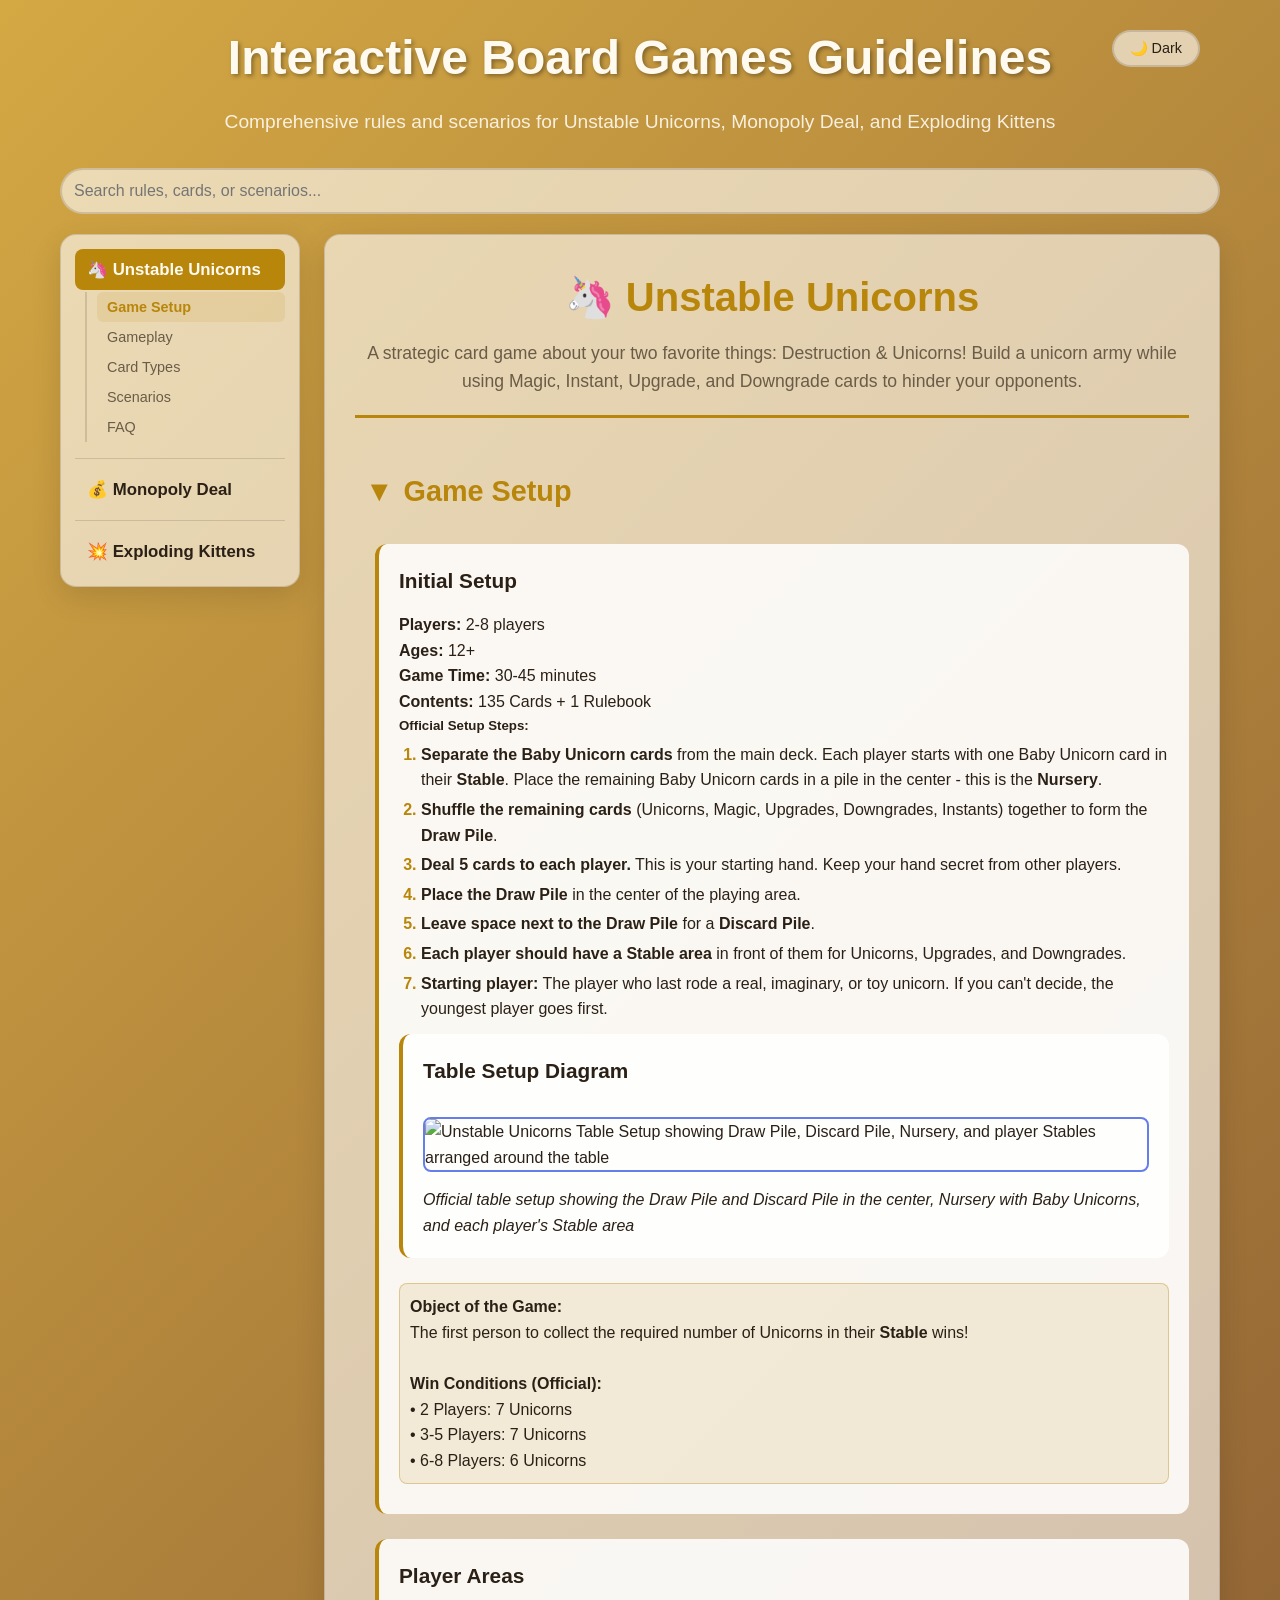
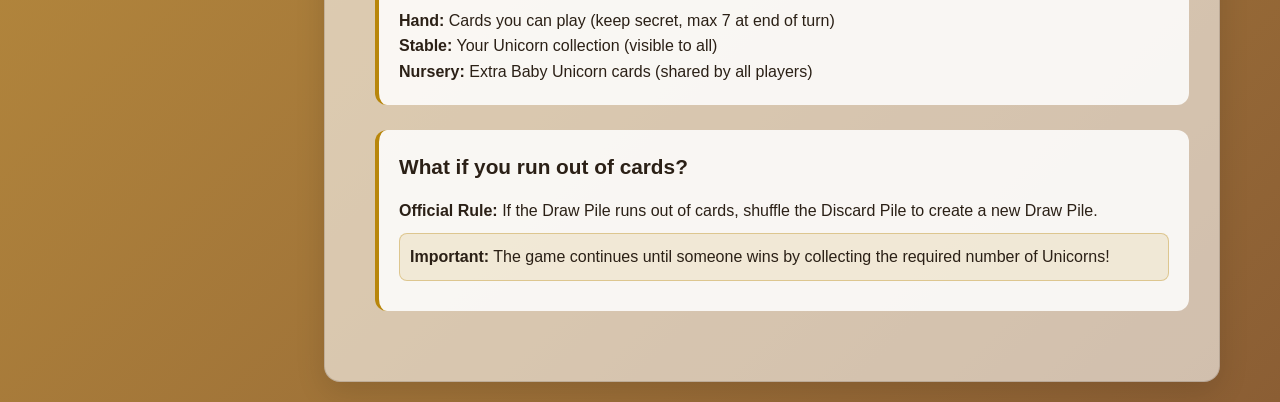
==== commit 22d5006d: "refactor: extract inline CSS/JS, restyle, add sidebar nav, fix markup bugs - Split the monolithic in" ====
--- a/index.html
+++ b/index.html
@@ -10,574 +10,7 @@
   <meta property="og:title" content="Interactive Board Games Guidelines">
   <meta property="og:description" content="Your complete guide to playing Unstable Unicorns, Monopoly Deal, and Exploding Kittens with detailed rules and scenarios.">
   <meta property="og:type" content="website">
-  <style>
-    :root {
-      --bg-primary: linear-gradient(135deg, #667eea 0%, #764ba2 100%);
-      --bg-secondary: white;
-      --bg-tertiary: #f8f9fa;
-      --text-primary: #333;
-      --text-secondary: #666;
-      --text-accent: #667eea;
-      --text-white: white;
-      --border-color: #ddd;
-      --shadow: rgba(0, 0, 0, 0.2);
-      --shadow-hover: rgba(0, 0, 0, 0.3);
-      --highlight-bg: #fff3cd;
-      --highlight-border: #ffeaa7;
-      --warning-bg: #f8d7da;
-      --warning-border: #f5c6cb;
-      --scenario-bg: #e8f4f8;
-      --scenario-border: #b3d9e8;
-    }
-
-    [data-theme="dark"] {
-      --bg-primary: linear-gradient(135deg, #2a2a3e 0%, #1a1a2e 100%);
-      --bg-secondary: #2d3748;
-      --bg-tertiary: #4a5568;
-      --text-primary: #e2e8f0;
-      --text-secondary: #cbd5e0;
-      --text-accent: #90cdf4;
-      --text-white: #f7fafc;
-      --border-color: #4a5568;
-      --shadow: rgba(0, 0, 0, 0.4);
-      --shadow-hover: rgba(0, 0, 0, 0.6);
-      --highlight-bg: #2d3748;
-      --highlight-border: #4a5568;
-      --warning-bg: #2d3748;
-      --warning-border: #4a5568;
-      --scenario-bg: #2d3748;
-      --scenario-border: #4a5568;
-    }
-
-    * {
-      margin: 0;
-      padding: 0;
-      box-sizing: border-box;
-    }
-
-    body {
-      font-family: 'Segoe UI', Tahoma, Geneva, Verdana, sans-serif;
-      line-height: 1.6;
-      color: var(--text-primary);
-      background: var(--bg-primary);
-      min-height: 100vh;
-      transition: background 0.3s ease, color 0.3s ease;
-    }
-
-    .container {
-      max-width: 1200px;
-      margin: 0 auto;
-      padding: 20px;
-    }
-
-    header {
-      text-align: center;
-      margin-bottom: 30px;
-      color: var(--text-white);
-      position: relative;
-    }
-
-    .theme-toggle {
-      position: absolute;
-      top: 10px;
-      right: 20px;
-      background: var(--bg-secondary);
-      color: var(--text-primary);
-      border: 2px solid var(--border-color);
-      border-radius: 20px;
-      padding: 8px 16px;
-      cursor: pointer;
-      font-size: 0.9em;
-      transition: all 0.3s ease;
-    }
-
-    .theme-toggle:hover {
-      background: var(--bg-tertiary);
-    }
-
-    .theme-toggle:focus {
-      outline: 2px solid var(--text-accent);
-      outline-offset: 2px;
-    }
-
-    h1 {
-      font-size: 3em;
-      margin-bottom: 10px;
-      text-shadow: 2px 2px 4px rgba(0, 0, 0, 0.5);
-    }
-
-    .subtitle {
-      font-size: 1.2em;
-      opacity: 0.9;
-    }
-
-    .game-selector {
-      display: flex;
-      justify-content: center;
-      margin-bottom: 30px;
-      flex-wrap: wrap;
-      gap: 15px;
-    }
-
-    .game-button {
-      padding: 15px 30px;
-      background: var(--bg-secondary);
-      color: var(--text-primary);
-      border: none;
-      border-radius: 25px;
-      cursor: pointer;
-      font-size: 1.1em;
-      font-weight: bold;
-      transition: all 0.3s ease;
-      box-shadow: 0 4px 15px var(--shadow);
-    }
-
-    .game-button:focus {
-      outline: 3px solid var(--text-accent);
-      outline-offset: 2px;
-    }
-
-    .game-button:hover {
-      transform: translateY(-2px);
-      box-shadow: 0 6px 20px var(--shadow-hover);
-    }
-
-    .game-button.active {
-      background: #ff6b6b;
-      color: var(--text-white);
-    }
-
-    .game-content {
-      background: var(--bg-secondary);
-      border-radius: 15px;
-      padding: 30px;
-      box-shadow: 0 10px 30px var(--shadow);
-      display: none;
-    }
-
-    .game-content.active {
-      display: block;
-      animation: fadeIn 0.5s ease-in;
-    }
-
-    @keyframes fadeIn {
-      from {
-        opacity: 0;
-        transform: translateY(20px);
-      }
-
-      to {
-        opacity: 1;
-        transform: translateY(0);
-      }
-    }
-
-    .game-header {
-      text-align: center;
-      margin-bottom: 40px;
-      border-bottom: 3px solid var(--text-accent);
-      padding-bottom: 20px;
-    }
-
-    .game-title {
-      font-size: 2.5em;
-      color: var(--text-accent);
-      margin-bottom: 10px;
-    }
-
-    .game-description {
-      font-size: 1.1em;
-      color: var(--text-secondary);
-    }
-
-    .section {
-      margin-bottom: 40px;
-    }
-
-    .section-title {
-      font-size: 1.8em;
-      color: var(--text-accent);
-      margin-bottom: 20px;
-      display: flex;
-      align-items: center;
-      cursor: pointer;
-      padding: 10px;
-      border-radius: 8px;
-      transition: background-color 0.3s ease;
-    }
-
-    .section-title:focus {
-      outline: 2px solid var(--text-accent);
-      outline-offset: 2px;
-      background-color: var(--bg-tertiary);
-    }
-
-    .section-title:hover {
-      background-color: var(--bg-tertiary);
-    }
-
-    .section-title::before {
-      content: "▼";
-      margin-right: 10px;
-      transition: transform 0.3s ease;
-    }
-
-    .section-title.collapsed::before {
-      transform: rotate(-90deg);
-    }
-
-    .section-content {
-      margin-left: 20px;
-      transition: all 0.3s ease;
-    }
-
-    .section-content.collapsed {
-      display: none;
-    }
-
-    .subsection {
-      margin-bottom: 25px;
-      padding: 20px;
-      background: var(--bg-tertiary);
-      border-left: 4px solid var(--text-accent);
-      border-radius: 8px;
-    }
-
-    .subsection-title {
-      font-size: 1.3em;
-      color: var(--text-primary);
-      margin-bottom: 15px;
-      font-weight: bold;
-    }
-
-    .card-list {
-      display: grid;
-      grid-template-columns: repeat(auto-fit, minmax(300px, 1fr));
-      gap: 15px;
-      margin-top: 15px;
-    }
-
-    .card {
-      background: var(--bg-secondary);
-      padding: 15px;
-      border-radius: 8px;
-      border: 1px solid var(--border-color);
-      transition: all 0.3s ease;
-    }
-
-    .card:hover {
-      box-shadow: 0 4px 15px var(--shadow);
-      transform: translateY(-2px);
-    }
-
-    .card-name {
-      font-weight: bold;
-      color: var(--text-accent);
-      margin-bottom: 8px;
-    }
-
-    .scenario-box {
-      background: var(--scenario-bg);
-      border: 1px solid var(--scenario-border);
-      border-radius: 8px;
-      padding: 20px;
-      margin: 15px 0;
-    }
-
-    .scenario-title {
-      font-weight: bold;
-      color: var(--text-accent);
-      margin-bottom: 10px;
-    }
-
-    .highlight {
-      background: var(--highlight-bg);
-      border: 1px solid var(--highlight-border);
-      padding: 10px;
-      border-radius: 5px;
-      margin: 10px 0;
-    }
-
-    .warning {
-      background: var(--warning-bg);
-      border: 1px solid var(--warning-border);
-      padding: 10px;
-      border-radius: 5px;
-      margin: 10px 0;
-    }
-
-    .quick-reference {
-      position: fixed;
-      top: 20px;
-      right: 20px;
-      background: var(--bg-secondary);
-      padding: 15px;
-      border-radius: 10px;
-      box-shadow: 0 4px 15px var(--shadow);
-      max-width: 300px;
-      display: none;
-    }
-
-    .quick-reference.show {
-      display: block;
-    }
-
-    .quick-ref-title {
-      font-weight: bold;
-      margin-bottom: 10px;
-      color: var(--text-accent);
-    }
-
-    .search-box {
-      width: 100%;
-      padding: 12px;
-      border: 2px solid var(--border-color);
-      border-radius: 25px;
-      font-size: 1em;
-      margin-bottom: 20px;
-      outline: none;
-      transition: border-color 0.3s ease;
-      background: var(--bg-secondary);
-      color: var(--text-primary);
-    }
-
-    .search-box:focus {
-      border-color: var(--text-accent);
-    }
-
-      .sr-only {
-        position: absolute;
-        width: 1px;
-        height: 1px;
-        padding: 0;
-        margin: -1px;
-        overflow: hidden;
-        clip: rect(0, 0, 0, 0);
-        white-space: nowrap;
-        border: 0;
-      }
-
-      .search-highlight {
-        background: #ffff00;
-        padding: 2px 4px;
-        border-radius: 3px;
-        font-weight: bold;
-      }
-
-      [data-theme="dark"] .search-highlight {
-        background: #4a5568;
-        color: #ffd700;
-      }
-
-      .search-result-item {
-        padding: 10px;
-        margin: 5px 0;
-        border-radius: 5px;
-        cursor: pointer;
-        border: 1px solid var(--border-color);
-        background: var(--bg-secondary);
-        transition: all 0.2s ease;
-      }
-
-      .search-result-item:hover {
-        background: var(--bg-tertiary);
-        transform: translateX(2px);
-      }
-
-      .search-result-game {
-        font-size: 0.8em;
-        color: var(--text-accent);
-        font-weight: bold;
-        margin-bottom: 5px;
-      }
-
-      .search-result-text {
-        font-size: 0.9em;
-        color: var(--text-secondary);
-        line-height: 1.3;
-      }
-
-      .search-filters {
-        display: flex;
-        gap: 10px;
-        margin-bottom: 15px;
-        flex-wrap: wrap;
-      }
-
-      .search-filter {
-        background: var(--bg-tertiary);
-        color: var(--text-primary);
-        border: 1px solid var(--border-color);
-        padding: 5px 12px;
-        border-radius: 15px;
-        cursor: pointer;
-        font-size: 0.8em;
-        transition: all 0.2s ease;
-      }
-
-      .search-filter.active {
-        background: var(--text-accent);
-        color: var(--text-white);
-      }
-
-      .search-stats {
-        font-size: 0.8em;
-        color: var(--text-secondary);
-        margin-bottom: 10px;
-      }
-
-      @media print {
-        body {
-          background: white !important;
-          color: black !important;
-          font-size: 12pt;
-          line-height: 1.4;
-        }
-
-        .theme-toggle,
-        .search-container,
-        .game-selector,
-        .tab-navigation,
-        .quick-reference {
-          display: none !important;
-        }
-
-        .game-content {
-          display: block !important;
-          background: white !important;
-          box-shadow: none !important;
-          border-radius: 0 !important;
-          padding: 20px 0 !important;
-        }
-
-        .game-content:not(.active) {
-          display: block !important;
-        }
-
-        .tab-content {
-          display: block !important;
-        }
-
-        .section-content.collapsed {
-          display: block !important;
-        }
-
-        .section-title::before {
-          display: none !important;
-        }
-
-        .section-title {
-          cursor: default !important;
-          padding: 0 !important;
-          margin-bottom: 10px !important;
-        }
-
-        .game-header {
-          border-bottom: 2px solid black !important;
-          margin-bottom: 20px !important;
-          text-align: center;
-        }
-
-        .scenario-box,
-        .subsection,
-        .card,
-        .highlight,
-        .warning {
-          border: 1px solid #ccc !important;
-          background: white !important;
-          page-break-inside: avoid;
-        }
-
-        h1, h2, h3, h4, h5, h6 {
-          color: black !important;
-          page-break-after: avoid;
-        }
-
-        .card-list {
-          display: block !important;
-        }
-
-        .card {
-          margin-bottom: 10px;
-        }
-
-        a {
-          color: black !important;
-          text-decoration: underline !important;
-        }
-      }
-
-      @media (max-width: 768px) {
-        .container {
-          padding: 10px;
-        }
-
-        h1 {
-          font-size: 2em;
-        }
-
-        .game-button {
-          padding: 10px 20px;
-          font-size: 1em;
-        }
-
-        .quick-reference {
-          position: relative;
-          top: auto;
-          right: auto;
-          margin-bottom: 20px;
-          max-width: 100%;
-        }
-
-        .theme-toggle {
-          position: relative;
-          top: 0;
-          right: 0;
-          margin-bottom: 10px;
-        }
-      }
-
-    .tab-navigation {
-      display: flex;
-      margin-bottom: 20px;
-      border-bottom: 2px solid var(--border-color);
-      flex-wrap: wrap;
-    }
-
-    .tab-button {
-      padding: 10px 20px;
-      background: none;
-      border: none;
-      cursor: pointer;
-      font-size: 1em;
-      border-bottom: 3px solid transparent;
-      transition: all 0.3s ease;
-    }
-
-    .tab-button:focus {
-      outline: 2px solid var(--text-accent);
-      outline-offset: 2px;
-      background: var(--bg-tertiary);
-    }
-
-    .tab-button:hover {
-      background: var(--bg-tertiary);
-    }
-
-    .tab-button.active {
-      border-bottom-color: var(--text-accent);
-      color: var(--text-accent);
-      font-weight: bold;
-    }
-
-    .tab-content {
-      display: none;
-    }
-
-    .tab-content.active {
-      display: block;
-    }
-  </style>
+  <link rel="stylesheet" href="css/styles.css">
 </head>
 
 <body>
@@ -586,7 +19,7 @@
       <button class="theme-toggle" onclick="toggleTheme()" aria-label="Toggle dark mode">
         <span id="theme-icon">🌙</span> <span id="theme-text">Dark</span>
       </button>
-      <h1>🎲 Interactive Board Games Guidelines</h1>
+      <h1>Interactive Board Games Guidelines</h1>
       <p class="subtitle">Comprehensive rules and scenarios for Unstable Unicorns, Monopoly Deal, and Exploding Kittens
       </p>
     </header>
@@ -596,12 +29,6 @@
         <label for="searchBox" class="sr-only">Search rules, cards, or scenarios</label>
         <input type="text" class="search-box" placeholder="Search rules, cards, or scenarios..." id="searchBox" aria-label="Search board game rules">
       </div>
-
-      <nav class="game-selector" role="tablist" aria-label="Select board game">
-        <button class="game-button active" data-game="unstable-unicorns" role="tab" aria-selected="true" aria-controls="unstable-unicorns">🦄 Unstable Unicorns</button>
-        <button class="game-button" data-game="monopoly-deal" role="tab" aria-selected="false" aria-controls="monopoly-deal">💰 Monopoly Deal</button>
-        <button class="game-button" data-game="exploding-kittens" role="tab" aria-selected="false" aria-controls="exploding-kittens">💥 Exploding Kittens</button>
-      </nav>
 
       <!-- Enhanced Quick Reference Panel -->
       <aside class="quick-reference" id="quickRef" role="complementary" aria-label="Quick reference search results">
@@ -611,55 +38,84 @@
         <div id="quickRefContent"></div>
       </aside>
 
+      <div class="guide-layout">
+        <nav class="guide-toc" role="tablist" aria-label="Select board game">
+          <div class="toc-game active">
+            <button class="game-button active" id="unstable-unicorns-tab" data-game="unstable-unicorns" data-game-name="Unstable Unicorns" role="tab" aria-selected="true" aria-controls="unstable-unicorns">🦄 Unstable Unicorns</button>
+            <div class="toc-tabs">
+              <button class="tab-button active" id="uu-setup-tab" data-game="unstable-unicorns" data-tab="uu-setup" role="tab" aria-selected="true" aria-controls="uu-setup" tabindex="0">Game Setup</button>
+              <button class="tab-button" id="uu-gameplay-tab" data-game="unstable-unicorns" data-tab="uu-gameplay" role="tab" aria-selected="false" aria-controls="uu-gameplay" tabindex="-1">Gameplay</button>
+              <button class="tab-button" id="uu-cards-tab" data-game="unstable-unicorns" data-tab="uu-cards" role="tab" aria-selected="false" aria-controls="uu-cards" tabindex="-1">Card Types</button>
+              <button class="tab-button" id="uu-scenarios-tab" data-game="unstable-unicorns" data-tab="uu-scenarios" role="tab" aria-selected="false" aria-controls="uu-scenarios" tabindex="-1">Scenarios</button>
+              <button class="tab-button" id="uu-faq-tab" data-game="unstable-unicorns" data-tab="uu-faq" role="tab" aria-selected="false" aria-controls="uu-faq" tabindex="-1">FAQ</button>
+            </div>
+          </div>
+          <div class="toc-game">
+            <button class="game-button" id="monopoly-deal-tab" data-game="monopoly-deal" data-game-name="Monopoly Deal" role="tab" aria-selected="false" aria-controls="monopoly-deal">💰 Monopoly Deal</button>
+            <div class="toc-tabs">
+              <button class="tab-button active" id="md-setup-tab" data-game="monopoly-deal" data-tab="md-setup" role="tab" aria-selected="true" aria-controls="md-setup" tabindex="0">Game Setup</button>
+              <button class="tab-button" id="md-gameplay-tab" data-game="monopoly-deal" data-tab="md-gameplay" role="tab" aria-selected="false" aria-controls="md-gameplay" tabindex="-1">Gameplay</button>
+              <button class="tab-button" id="md-cards-tab" data-game="monopoly-deal" data-tab="md-cards" role="tab" aria-selected="false" aria-controls="md-cards" tabindex="-1">Card Types</button>
+              <button class="tab-button" id="md-scenarios-tab" data-game="monopoly-deal" data-tab="md-scenarios" role="tab" aria-selected="false" aria-controls="md-scenarios" tabindex="-1">Scenarios</button>
+              <button class="tab-button" id="md-properties-tab" data-game="monopoly-deal" data-tab="md-properties" role="tab" aria-selected="false" aria-controls="md-properties" tabindex="-1">Properties</button>
+            </div>
+          </div>
+          <div class="toc-game">
+            <button class="game-button" id="exploding-kittens-tab" data-game="exploding-kittens" data-game-name="Exploding Kittens" role="tab" aria-selected="false" aria-controls="exploding-kittens">💥 Exploding Kittens</button>
+            <div class="toc-tabs">
+              <button class="tab-button active" id="ek-setup-tab" data-game="exploding-kittens" data-tab="ek-setup" role="tab" aria-selected="true" aria-controls="ek-setup" tabindex="0">Game Setup</button>
+              <button class="tab-button" id="ek-gameplay-tab" data-game="exploding-kittens" data-tab="ek-gameplay" role="tab" aria-selected="false" aria-controls="ek-gameplay" tabindex="-1">Gameplay</button>
+              <button class="tab-button" id="ek-cards-tab" data-game="exploding-kittens" data-tab="ek-cards" role="tab" aria-selected="false" aria-controls="ek-cards" tabindex="-1">Card Types</button>
+              <button class="tab-button" id="ek-scenarios-tab" data-game="exploding-kittens" data-tab="ek-scenarios" role="tab" aria-selected="false" aria-controls="ek-scenarios" tabindex="-1">Scenarios</button>
+              <button class="tab-button" id="ek-strategy-tab" data-game="exploding-kittens" data-tab="ek-strategy" role="tab" aria-selected="false" aria-controls="ek-strategy" tabindex="-1">Strategy</button>
+            </div>
+          </div>
+        </nav>
+
+        <div class="guide-content">
       <!-- Unstable Unicorns Content -->
       <article class="game-content active" id="unstable-unicorns" role="tabpanel" aria-labelledby="unstable-unicorns-tab">
         <header class="game-header">
           <h2 class="game-title">🦄 Unstable Unicorns</h2>
-          <p class="game-description">A strategic card game for 2-8 players where you build a unicorn army while
-            sabotaging your opponents.</p>
+          <p class="game-description">A strategic card game about your two favorite things: Destruction & Unicorns! Build a unicorn army while using Magic, Instant, Upgrade, and Downgrade cards to hinder your opponents.</p>
         </header>
 
-        <nav class="tab-navigation" role="tablist" aria-label="Unstable Unicorns sections">
-          <button class="tab-button active" data-tab="uu-setup" role="tab" aria-selected="true" aria-controls="uu-setup" tabindex="0">Game Setup</button>
-          <button class="tab-button" data-tab="uu-gameplay" role="tab" aria-selected="false" aria-controls="uu-gameplay" tabindex="-1">Gameplay</button>
-          <button class="tab-button" data-tab="uu-cards" role="tab" aria-selected="false" aria-controls="uu-cards" tabindex="-1">Card Types</button>
-          <button class="tab-button" data-tab="uu-scenarios" role="tab" aria-selected="false" aria-controls="uu-scenarios" tabindex="-1">Scenarios</button>
-          <button class="tab-button" data-tab="uu-faq" role="tab" aria-selected="false" aria-controls="uu-faq" tabindex="-1">FAQ</button>
-        </nav>
-
-        <div class="tab-content active" id="uu-setup">
+        <div class="tab-content active" id="uu-setup" role="tabpanel" aria-labelledby="uu-setup-tab">
           <div class="section">
-            <h3 class="section-title">🎯 Game Setup</h3>
+            <h3 class="section-title">Game Setup</h3>
             <div class="section-content">
               <div class="subsection">
                 <h4 class="subsection-title">Initial Setup</h4>
                 <p><strong>Players:</strong> 2-8 players</p>
                 <p><strong>Ages:</strong> 12+</p>
                 <p><strong>Game Time:</strong> 30-45 minutes</p>
+                <p><strong>Contents:</strong> 135 Cards + 1 Rulebook</p>
 
                 <h5>Official Setup Steps:</h5>
                 <ol>
-                  <li>Gather all Baby Unicorns from the deck and place 1 in each player's Stable</li>
-                  <li>Place the rest of the Baby Unicorns in a stack - this becomes your <strong>Nursery</strong></li>
-                  <li>Shuffle the remaining cards and deal 5 to each player</li>
-                  <li>The rest of the stack becomes your <strong>Draw Pile</strong></li>
-                  <li>Starting player: Whoever is wearing the most colors (most unicorn-y!)</li>
+                  <li><strong>Separate the Baby Unicorn cards</strong> from the main deck. Each player starts with one Baby Unicorn card in their <strong>Stable</strong>. Place the remaining Baby Unicorn cards in a pile in the center - this is the <strong>Nursery</strong>.</li>
+                  <li><strong>Shuffle the remaining cards</strong> (Unicorns, Magic, Upgrades, Downgrades, Instants) together to form the <strong>Draw Pile</strong>.</li>
+                  <li><strong>Deal 5 cards to each player.</strong> This is your starting hand. Keep your hand secret from other players.</li>
+                  <li><strong>Place the Draw Pile</strong> in the center of the playing area.</li>
+                  <li><strong>Leave space next to the Draw Pile</strong> for a <strong>Discard Pile</strong>.</li>
+                  <li><strong>Each player should have a Stable area</strong> in front of them for Unicorns, Upgrades, and Downgrades.</li>
+                  <li><strong>Starting player:</strong> The player who last rode a real, imaginary, or toy unicorn. If you can't decide, the youngest player goes first.</li>
                 </ol>
 
                 <div class="subsection">
                   <h4 class="subsection-title">Table Setup Diagram</h4>
-                  <img src="https://unstablegameswiki.com/images/thumb/e/e6/Tablesetup.png/450px-Tablesetup.png" srcset="https://unstablegameswiki.com/images/e/e6/Tablesetup.png 1.5x" alt="Unstable Unicorns Table Setup"
+                  <img src="img/unstable-unicorns-tablesetup.png" alt="Unstable Unicorns Table Setup showing Draw Pile, Discard Pile, Nursery, and player Stables arranged around the table"
                     style="max-width: 100%; height: auto; border: 2px solid #667eea; border-radius: 8px; margin: 15px 0;">
-                  <p><em>Official table setup from <a
-                        href="https://unstablegameswiki.com/index.php?title=Unstable_Unicorns_-_General_Player_Rules"
-                        target="_blank">Unstable Games Wiki</a></em></p>
+                  <p><em>Official table setup showing the Draw Pile and Discard Pile in the center, Nursery with Baby Unicorns, and each player's Stable area</em></p>
                 </div>
 
                 <div class="highlight">
+                  <strong>Object of the Game:</strong><br>
+                  The first person to collect the required number of Unicorns in their <strong>Stable</strong> wins!<br><br>
                   <strong>Win Conditions (Official):</strong><br>
-                  • 2 players: 7 Unicorns to win<br>
-                  • 3-5 players: 7 Unicorns to win<br>
-                  • 6-8 players: 6 Unicorns to win
+                  • 2 Players: 7 Unicorns<br>
+                  • 3-5 Players: 7 Unicorns<br>
+                  • 6-8 Players: 6 Unicorns
                 </div>
               </div>
 
@@ -670,23 +126,20 @@
                 <p><strong>Nursery:</strong> Extra Baby Unicorn cards (shared by all players)</p>
               </div>
 
-              <div class="subsection">
-                <h4 class="subsection-title">What if you run out of cards?</h4>
-                <p>According to official rules:</p>
-                <ul>
-                  <li><strong>Stickler Option:</strong> Game ends when Draw Pile is empty. If no one has won, nobody wins.
-                  </li>
-                  <li><strong>Rule-breaker Option:</strong> Reshuffle the discard pile back into the deck (though rules
-                    say not to, you rebel!)</li>
-                </ul>
-              </div>
+                <div class="subsection">
+                  <h4 class="subsection-title">What if you run out of cards?</h4>
+                  <p><strong>Official Rule:</strong> If the Draw Pile runs out of cards, shuffle the Discard Pile to create a new Draw Pile.</p>
+                  <div class="highlight">
+                    <strong>Important:</strong> The game continues until someone wins by collecting the required number of Unicorns!
+                  </div>
+                </div>
             </div>
           </div>
         </div>
 
-        <div class="tab-content" id="uu-gameplay">
+        <div class="tab-content" id="uu-gameplay" role="tabpanel" aria-labelledby="uu-gameplay-tab">
           <div class="section">
-            <h3 class="section-title">🎮 Turn Structure</h3>
+            <h3 class="section-title">Turn Structure</h3>
             <div class="section-content">
               <div class="subsection">
                 <h4 class="subsection-title">Official Turn Phases (4 Phases)</h4>
@@ -696,7 +149,7 @@
                     <ul>
                       <li>If any of your cards has an effect that happens at the beginning of your turn, you may use that
                         effect now</li>
-                      <li>⚠️ If you forget to do it before you draw, you miss out on using that effect</li>
+                      <li>If you forget to do it before you draw, you miss out on using that effect</li>
                     </ul>
                   </li>
                   <li><strong>Draw Phase</strong>
@@ -705,10 +158,15 @@
                     </ul>
                   </li>
                   <li><strong>Action Phase</strong>
+                    <p>During your Action Phase, you can do <strong>ONE</strong> of the following:</p>
                     <ul>
-                      <li>Play 1 card from your hand OR Draw 1 more card from the Draw Pile</li>
-                      <li>Instant cards can be played anytime (even during other players' turns)</li>
+                      <li>Play a <strong>Unicorn Card</strong></li>
+                      <li>Play a <strong>Magic Card</strong></li>
+                      <li>Play an <strong>Upgrade Card</strong></li>
+                      <li>Play a <strong>Downgrade Card</strong></li>
+                      <li>Draw a card from the <strong>Draw Pile</strong></li>
                     </ul>
+                    <p><em>Note: You may play an <strong>Instant card</strong> from your hand at any time, even during other players' turns.</em></p>
                   </li>
                   <li><strong>End of Your Turn</strong>
                     <ul>
@@ -719,83 +177,88 @@
                 </ol>
               </div>
 
-              <div class="subsection">
-                <h4 class="subsection-title">Card Resolution Order</h4>
-                <p>When multiple effects trigger simultaneously:</p>
-                <ol>
-                  <li>Active player resolves their effects first</li>
-                  <li>Other players resolve in clockwise order</li>
-                  <li>Players choose the order of their own effects</li>
-                </ol>
-              </div>
+                <div class="subsection">
+                  <h4 class="subsection-title">Chain Order (Instant Cards)</h4>
+                  <p>The Chain Order applies whenever multiple Instant cards are played in response to a single card or effect.</p>
+                  <p>When an Instant card is played, other players have an opportunity to play their own Instant cards in response. This continues until all players pass. The Instant cards are then resolved in <strong>reverse order</strong> of how they were played, starting with the last Instant card played.</p>
+                  
+                  <div class="scenario-box">
+                    <div class="scenario-title">Chain Order Example</div>
+                    <p>Player A plays a Magic card. Player B plays an Instant card in response. Player C plays an Instant card in response to Player B's Instant.</p>
+                    <p><strong>The Chain resolves as follows:</strong></p>
+                    <ol>
+                      <li>Player C's Instant card effect</li>
+                      <li>Player B's Instant card effect</li>
+                      <li>Player A's Magic card effect</li>
+                    </ol>
+                  </div>
+                </div>
             </div>
           </div>
         </div>
 
-        <div class="tab-content" id="uu-cards">
+        <div class="tab-content" id="uu-cards" role="tabpanel" aria-labelledby="uu-cards-tab">
           <div class="section">
-            <h3 class="section-title">🃏 Card Types</h3>
+            <h3 class="section-title">Card Types</h3>
             <div class="section-content">
               <div class="card-list">
                 <div class="card">
-                  <div class="card-name">🦄 Baby Unicorns</div>
-                  <p><strong>Official Description:</strong> Each player starts with a Baby Unicorn in their Stable. You
-                    can only summon more by using special cards!</p>
-                  <p><strong>Effect:</strong> Count toward victory, cannot be destroyed</p>
-                  <p><strong>Special Note:</strong> If you run out of Baby Unicorn cards, use spare change, gum wrappers,
-                    or lint to represent additional babies!</p>
-                </div>
-
-                <div class="card">
-                  <div class="card-name">🌟 Basic Unicorns</div>
-                  <p><strong>Official Description:</strong> Play a Basic Unicorn by placing it in your Stable during your
-                    turn. They don't have powers, but they are still special!</p>
+                  <div class="card-name">Baby Unicorn Cards</div>
+                  <p><strong>Official Description:</strong> Baby Unicorn cards are a special type of Basic Unicorn. Each player starts with one in their <strong>Stable</strong>. The rest are placed in the <strong>Nursery</strong>.</p>
+                  <p><strong>Special Effect:</strong> Whenever a card effect instructs you to "bring a Baby Unicorn directly into your Stable from the Nursery," you take one card from the <strong>Nursery</strong> pile and add it to your <strong>Stable</strong>.</p>
+                  <p><strong>Special Note:</strong> If you run out of Baby Unicorn cards, use spare change, gum wrappers, or lint to represent additional babies!</p>
+                </div>
+
+                <div class="card">
+                  <div class="card-name">Basic Unicorn Cards</div>
+                  <p><strong>Official Description:</strong> These are your standard Unicorns with no special effects.</p>
                   <p><strong>Effect:</strong> Count toward victory but have no special abilities</p>
-                </div>
-
-                <div class="card">
-                  <div class="card-name">✨ Magical Unicorns</div>
-                  <p><strong>Official Description:</strong> Play a Magical Unicorn Card by placing it in your Stable
-                    during your turn. Each one comes with a special power!</p>
-                  <p><strong>Effect:</strong> Continuous effects while in Stable</p>
+                  <p><strong>How to Play:</strong> Play during your Action Phase by placing it in your Stable</p>
+                </div>
+
+                <div class="card">
+                  <div class="card-name">Magical Unicorn Cards</div>
+                  <p><strong>Official Description:</strong> These Unicorns have special effects that can impact the game.</p>
+                  <p><strong>Effect:</strong> Continuous effects while in your Stable</p>
+                  <p><strong>How to Play:</strong> Play during your Action Phase by placing it in your Stable</p>
                   <p><strong>Examples:</strong> Extra draws, protection, bonuses</p>
                 </div>
 
                 <div class="card">
-                  <div class="card-name">⚡ Instant Cards</div>
-                  <p><strong>Official Description:</strong> Play an Instant Card at any time to stop someone from playing
-                    a card. Send the Instant Card to the Discard Pile after use.</p>
+                  <div class="card-name">Instant Cards</div>
+                  <p><strong>Official Description:</strong> Instant cards can be played at any time, even if it's not your turn. Once an Instant card's effect is resolved, it is placed in the <strong>Discard Pile</strong>.</p>
                   <p><strong>When to play:</strong> Anytime, even during other players' turns</p>
-                </div>
-
-                <div class="card">
-                  <div class="card-name">🔥 Magic Cards</div>
-                  <p><strong>Official Description:</strong> Play a Magic Card during your turn to create mayhem. Send the
-                    Magic Card to the Discard Pile after use.</p>
+                  <p><strong>Chain Order:</strong> When multiple Instant cards are played, they resolve in reverse order</p>
+                </div>
+
+                <div class="card">
+                  <div class="card-name">Magic Cards</div>
+                  <p><strong>Official Description:</strong> Magic cards are one-time effects that can be played during your Action Phase. After a Magic card's effect is resolved, it is placed in the <strong>Discard Pile</strong>.</p>
                   <p><strong>When to play:</strong> During your Action Phase only</p>
-                </div>
-
-                <div class="card">
-                  <div class="card-name">⬆️ Upgrade Cards</div>
-                  <p><strong>Official Description:</strong> Play an Upgrade Card during your turn to give someone's Stable
-                    a positive effect. (Your own Stable is always a good choice!)</p>
-                  <p><strong>Effect:</strong> Persistent positive effects until removed</p>
-                </div>
-
-                <div class="card">
-                  <div class="card-name">⬇️ Downgrade Cards</div>
-                  <p><strong>Official Description:</strong> Play a Downgrade Card during your turn to give someone's
-                    Stable a negative effect. (Pick an opponent's Stable, duh!)</p>
-                  <p><strong>Effect:</strong> Persistent negative effects until removed</p>
+                  <p><strong>Sacrifice Rule:</strong> Some Magic cards require you to <strong>SACRIFICE</strong> a Unicorn (move one of your Unicorn cards from your <strong>Stable</strong> to the <strong>Discard Pile</strong>)</p>
+                </div>
+
+                <div class="card">
+                  <div class="card-name">Upgrade Cards</div>
+                  <p><strong>Official Description:</strong> Upgrade cards have continuous effects that give you an advantage. When you play an Upgrade card, you place it face-up in your <strong>Stable</strong>.</p>
+                  <p><strong>Effect:</strong> Continuous positive effects while in your Stable</p>
+                  <p><strong>When to play:</strong> During your Action Phase</p>
+                </div>
+
+                <div class="card">
+                  <div class="card-name">Downgrade Cards</div>
+                  <p><strong>Official Description:</strong> Downgrade cards have continuous effects that hinder another player. When you play a Downgrade card, you place it face-up in an opponent's <strong>Stable</strong>.</p>
+                  <p><strong>Effect:</strong> Continuous negative effects while in the targeted player's Stable</p>
+                  <p><strong>When to play:</strong> During your Action Phase (target an opponent's Stable)</p>
                 </div>
               </div>
             </div>
           </div>
         </div>
 
-        <div class="tab-content" id="uu-scenarios">
+        <div class="tab-content" id="uu-scenarios" role="tabpanel" aria-labelledby="uu-scenarios-tab">
           <div class="section">
-            <h3 class="section-title">📋 Common Scenarios</h3>
+            <h3 class="section-title">Common Scenarios</h3>
             <div class="section-content">
               <div class="scenario-box">
                 <div class="scenario-title">Scenario 1: Multiple Effects Trigger</div>
@@ -807,14 +270,13 @@
                 <div class="scenario-title">Scenario 2: Neigh Card Timing</div>
                 <p><strong>Situation:</strong> Player A plays a card, Player B plays Neigh, Player C wants to Neigh the
                   Neigh.</p>
-                <p><strong>Resolution:</strong>
+                <p><strong>Resolution:</strong></p>
                 <ol>
                   <li>Player A's card is "pending"</li>
                   <li>Player B plays Neigh (targeting original card)</li>
                   <li>Player C can Neigh Player B's Neigh</li>
                   <li>Resolve in reverse order (most recent first)</li>
                 </ol>
-                </p>
               </div>
 
               <div class="scenario-box">
@@ -839,9 +301,9 @@
           </div>
         </div>
 
-        <div class="tab-content" id="uu-faq">
+        <div class="tab-content" id="uu-faq" role="tabpanel" aria-labelledby="uu-faq-tab">
           <div class="section">
-            <h3 class="section-title">❓ Official FAQ</h3>
+            <h3 class="section-title">Official FAQ</h3>
             <div class="section-content">
               <div class="subsection">
                 <h4 class="subsection-title">Hand Limit Rules</h4>
@@ -868,33 +330,53 @@
 
               <div class="subsection">
                 <h4 class="subsection-title">What happens if the Draw Pile runs out?</h4>
-                <p><strong>Official Options:</strong></p>
-                <ul>
-                  <li><strong>Stickler:</strong> Game ends. If no one completed their Unicorn Army, no one wins.</li>
-                  <li><strong>Rule-breaker:</strong> Reshuffle the discard pile back into the deck (though rules say not
-                    to).</li>
-                </ul>
-              </div>
-
-              <div class="subsection">
-                <h4 class="subsection-title">Can I Neigh my own cards?</h4>
-                <p>No, you cannot Neigh your own cards. Neigh cards can only target other players' cards.</p>
-              </div>
-
-              <div class="subsection">
-                <h4 class="subsection-title">Do Upgrades and Downgrades count toward victory?</h4>
-                <p>No, only Unicorn cards count toward victory. Upgrades and Downgrades do not count.</p>
-              </div>
-
-              <div class="subsection">
-                <h4 class="subsection-title">Can I choose not to use a mandatory effect?</h4>
-                <p>No, mandatory effects (must, have to, etc.) cannot be ignored. Optional effects use "may" language.</p>
+                <p><strong>Official Rule:</strong> Shuffle the Discard Pile to create a new Draw Pile.</p>
+              </div>
+
+              <div class="subsection">
+                <h4 class="subsection-title">Can I play a Magic card during another player's turn?</h4>
+                <p><strong>Official Rule:</strong> No, unless a card explicitly states otherwise. Magic cards are played during your Action Phase.</p>
+              </div>
+
+              <div class="subsection">
+                <h4 class="subsection-title">What if a card tells me to SACRIFICE a Unicorn, but I have no Unicorns in my Stable?</h4>
+                <p><strong>Official Rule:</strong> You cannot play that card.</p>
+              </div>
+
+              <div class="subsection">
+                <h4 class="subsection-title">Can I choose not to activate a card's effect if I don't want to?</h4>
+                <p><strong>Official Rule:</strong> No, if a card has a "when this card enters your Stable" or "at the beginning of your turn" effect, you must resolve it. If a card has an "if you choose to" or "you may" clause, then you have the option.</p>
+              </div>
+
+              <div class="subsection">
+                <h4 class="subsection-title">Specific Card Interactions</h4>
+                <p><strong>Official Rule:</strong> Some cards have unique effects that might seem to contradict the general rules. In such cases, the specific card's text takes precedence.</p>
+              </div>
+
+              <div class="subsection">
+                <h4 class="subsection-title">Optional Rules</h4>
+                <div class="scenario-box">
+                  <div class="scenario-title">Party Leader</div>
+                  <ul>
+                    <li>Before the game starts, each player chooses a Party Leader card and places it face-up in front of them.</li>
+                    <li>Each Party Leader has a unique effect that is active throughout the game.</li>
+                    <li><strong>Important:</strong> If you have a Party Leader, you collect <strong>one fewer</strong> Unicorn to win the game.</li>
+                  </ul>
+                </div>
+                
+                <div class="scenario-box">
+                  <div class="scenario-title">Challenge Rules</div>
+                  <ul>
+                    <li><strong>Challenging a Play:</strong> When another player plays a Unicorn, Upgrade, Downgrade, or Magic card, you can play an Instant card to "Challenge" their play.</li>
+                    <li><strong>If the Challenge succeeds:</strong> The played card is immediately moved to the Discard Pile and its effect does not resolve.</li>
+                    <li><strong>If the Challenge fails:</strong> The played card's effect resolves as normal.</li>
+                    <li><strong>Challenging an Instant:</strong> You cannot Challenge the playing of an Instant card.</li>
+                  </ul>
+                </div>
               </div>
 
               <div class="highlight">
-                <p><strong>Reference:</strong> Official rules from <a
-                    href="https://unstablegameswiki.com/index.php?title=Unstable_Unicorns_-_General_Player_Rules"
-                    target="_blank">Unstable Games Wiki</a></p>
+                <p><strong>Reference:</strong> Official rules based on the Unstable Unicorns Rulebook</p>
               </div>
             </div>
           </div>
@@ -909,17 +391,9 @@
             debt!</p>
         </header>
 
-        <nav class="tab-navigation" role="tablist" aria-label="Monopoly Deal sections">
-          <button class="tab-button active" data-tab="md-setup" role="tab" aria-selected="true" aria-controls="md-setup" tabindex="0">Game Setup</button>
-          <button class="tab-button" data-tab="md-gameplay" role="tab" aria-selected="false" aria-controls="md-gameplay" tabindex="-1">Gameplay</button>
-          <button class="tab-button" data-tab="md-cards" role="tab" aria-selected="false" aria-controls="md-cards" tabindex="-1">Card Types</button>
-          <button class="tab-button" data-tab="md-scenarios" role="tab" aria-selected="false" aria-controls="md-scenarios" tabindex="-1">Scenarios</button>
-          <button class="tab-button" data-tab="md-properties" role="tab" aria-selected="false" aria-controls="md-properties" tabindex="-1">Properties</button>
-        </nav>
-
         <div class="tab-content active" id="md-setup" role="tabpanel" aria-labelledby="md-setup-tab">
           <section class="section">
-            <h3 class="section-title" tabindex="0" aria-expanded="true" role="button" aria-controls="md-setup-content">🎯 Game Setup</h3>
+            <h3 class="section-title" tabindex="0" aria-expanded="true" role="button" aria-controls="md-setup-content">Game Setup</h3>
             <div class="section-content" id="md-setup-content">
               <div class="subsection">
                 <h4 class="subsection-title">Initial Setup</h4>
@@ -953,7 +427,7 @@
 
         <div class="tab-content" id="md-gameplay" role="tabpanel" aria-labelledby="md-gameplay-tab">
           <section class="section">
-            <h3 class="section-title" tabindex="0" aria-expanded="true" role="button" aria-controls="md-gameplay-content">🎮 Turn Structure</h3>
+            <h3 class="section-title" tabindex="0" aria-expanded="true" role="button" aria-controls="md-gameplay-content">Turn Structure</h3>
             <div class="section-content" id="md-gameplay-content">
               <div class="subsection">
                 <h4 class="subsection-title">Turn Phases</h4>
@@ -990,72 +464,72 @@
 
         <div class="tab-content" id="md-cards" role="tabpanel" aria-labelledby="md-cards-tab">
           <section class="section">
-            <h3 class="section-title" tabindex="0" aria-expanded="true" role="button" aria-controls="md-cards-content">🃏 Card Types</h3>
+            <h3 class="section-title" tabindex="0" aria-expanded="true" role="button" aria-controls="md-cards-content">Card Types</h3>
             <div class="section-content" id="md-cards-content">
               <div class="card-list">
                 <div class="card">
-                  <div class="card-name">🏠 Property Cards</div>
+                  <div class="card-name">Property Cards</div>
                   <p><strong>Purpose:</strong> Build complete color sets to win</p>
                   <p><strong>Rent:</strong> Charge other players when you have sets</p>
                 </div>
 
                 <div class="card">
-                  <div class="card-name">💵 Money Cards</div>
+                  <div class="card-name">Money Cards</div>
                   <p><strong>Values:</strong> $1M, $2M, $3M, $4M, $5M, $10M</p>
                   <p><strong>Safety:</strong> Cannot be stolen once in Bank</p>
                 </div>
 
                 <div class="card">
-                  <div class="card-name">🌈 Property Wild Cards</div>
+                  <div class="card-name">Property Wild Cards</div>
                   <p><strong>Flexibility:</strong> Can be any color shown on card</p>
                   <p><strong>Movement:</strong> Can be moved between your color groups</p>
                 </div>
 
                 <div class="card">
-                  <div class="card-name">💰 Rent Cards</div>
+                  <div class="card-name">Rent Cards</div>
                   <p><strong>Effect:</strong> Charge rent to specific players</p>
                   <p><strong>Amount:</strong> Based on number of properties in set</p>
                 </div>
 
                 <div class="card">
-                  <div class="card-name">🎂 Birthday/Christmas</div>
+                  <div class="card-name">Birthday/Christmas</div>
                   <p><strong>Effect:</strong> All other players give you $2M</p>
                   <p><strong>Source:</strong> From their Bank or properties</p>
                 </div>
 
                 <div class="card">
-                  <div class="card-name">💳 Debt Collector</div>
+                  <div class="card-name">Debt Collector</div>
                   <p><strong>Effect:</strong> Choose one player to pay you $5M</p>
                   <p><strong>Targeting:</strong> Single opponent</p>
                 </div>
 
                 <div class="card">
-                  <div class="card-name">🏦 Forced Deal</div>
+                  <div class="card-name">Forced Deal</div>
                   <p><strong>Effect:</strong> Swap any property with another player</p>
                   <p><strong>Restriction:</strong> Cannot break complete sets</p>
                 </div>
 
                 <div class="card">
-                  <div class="card-name">🔄 Sly Deal</div>
+                  <div class="card-name">Sly Deal</div>
                   <p><strong>Effect:</strong> Steal any property from another player</p>
                   <p><strong>Restriction:</strong> Cannot steal from complete sets</p>
                 </div>
 
                 <div class="card">
-                  <div class="card-name">💎 Double the Rent</div>
+                  <div class="card-name">Double the Rent</div>
                   <p><strong>Effect:</strong> Play with a rent card to double the rent amount</p>
                   <p><strong>Usage:</strong> Must be played together with a rent action card</p>
                 </div>
 
                 <div class="card">
-                  <div class="card-name">💀 Deal Breaker</div>
+                  <div class="card-name">Deal Breaker</div>
                   <p><strong>Effect:</strong> Steal an entire complete property set from another player</p>
                   <p><strong>Power:</strong> Can take complete sets (unlike Sly Deal/Forced Deal)</p>
                   <p><strong>Restriction:</strong> Only works on complete property color groups</p>
                 </div>
 
                 <div class="card">
-                  <div class="card-name">❌ Just Say No</div>
+                  <div class="card-name">Just Say No</div>
                   <p><strong>Effect:</strong> Cancel any action against you</p>
                   <p><strong>Timing:</strong> Immediate response to being targeted</p>
                 </div>
@@ -1066,13 +540,13 @@
 
         <div class="tab-content" id="md-scenarios" role="tabpanel" aria-labelledby="md-scenarios-tab">
           <section class="section">
-            <h3 class="section-title" tabindex="0" aria-expanded="true" role="button" aria-controls="md-scenarios-content">📋 Common Scenarios</h3>
+            <h3 class="section-title" tabindex="0" aria-expanded="true" role="button" aria-controls="md-scenarios-content">Common Scenarios</h3>
             <div class="section-content" id="md-scenarios-content">
               <div class="scenario-box">
                 <div class="scenario-title">Scenario 1: Insufficient Payment</div>
                 <p><strong>Situation:</strong> You must pay $4M rent but only have $2M total value in Bank and properties
                   combined.</p>
-              <p><strong>Resolution:</strong>
+              <p><strong>Resolution:</strong></p>
               <ol>
                 <li>Pay all money from Bank first</li>
                 <li>Give ALL remaining properties (even if total value is less than owed)</li>
@@ -1080,7 +554,6 @@
                 <li><strong>No credit/debt system:</strong> You don't owe anything more in future turns</li>
                 <li><strong>No change given:</strong> Overpayment is acceptable</li>
               </ol>
-              </p>
               <div class="warning">
                 <strong>Key Rule:</strong> Players pay what they can. No debt carries over to future turns.
               </div>
@@ -1089,27 +562,25 @@
             <div class="scenario-box">
               <div class="scenario-title">Scenario 1b: Standard Rent Payment</div>
               <p><strong>Situation:</strong> You must pay $4M rent and have $2M in Bank plus properties.</p>
-              <p><strong>Resolution:</strong>
+              <p><strong>Resolution:</strong></p>
               <ol>
                 <li>Pay all money from Bank first ($2M)</li>
                 <li>Give properties worth remaining amount ($2M)</li>
                 <li>You choose which properties to give</li>
                 <li>Overpayment is acceptable (no change given)</li>
               </ol>
-              </p>
             </div>
 
             <div class="scenario-box">
               <div class="scenario-title">Scenario 2: Deal Breaker Usage</div>
               <p><strong>Situation:</strong> You want to use Deal Breaker to steal a complete property set.</p>
-              <p><strong>Resolution:</strong>
+              <p><strong>Resolution:</strong></p>
               <ol>
                 <li>Target must be a COMPLETE property color group</li>
                 <li>You steal the ENTIRE set (all properties + any attached cards)</li>
                 <li>Can be blocked by Just Say No</li>
                 <li>Cannot target incomplete sets</li>
               </ol>
-              </p>
               <div class="highlight">
                 <strong>Power Move:</strong> Deal Breaker is the only way to steal complete property sets!
               </div>
@@ -1119,83 +590,78 @@
               <div class="scenario-title">Scenario 3: Just Say No Chain</div>
               <p><strong>Situation:</strong> Player A plays Sly Deal, Player B plays Just Say No, Player A plays another
                 Just Say No.</p>
-              <p><strong>Resolution:</strong>
+              <p><strong>Resolution:</strong></p>
               <ol>
                 <li>Player A's second Just Say No cancels Player B's Just Say No</li>
                 <li>Original Sly Deal takes effect</li>
                 <li>Player B can play another Just Say No if they have one</li>
               </ol>
-              </p>
-            </div>
-
-            <div class="scenario-box">
-              <div class="scenario-title">Scenario 3: Excess Cards at End of Turn</div>
+            </div>
+
+            <div class="scenario-box">
+              <div class="scenario-title">Scenario 4: Excess Cards at End of Turn</div>
               <p><strong>Situation:</strong> You end your turn with 8 cards (over the 7-card limit).</p>
-              <p><strong>Resolution:</strong>
+              <p><strong>Resolution:</strong></p>
               <ol>
                 <li>Choose 1 card to discard</li>
                 <li>Place discarded card in the DISCARD PILE (face up)</li>
                 <li>You choose which card to discard</li>
                 <li>Discarded cards go to discard pile, NOT back to draw pile</li>
               </ol>
-              </p>
               <div class="warning">
                 <strong>Important:</strong> All discarded cards go to the discard pile, never to the draw pile.
               </div>
             </div>
 
             <div class="scenario-box">
-              <div class="scenario-title">Scenario 4: Property Wild Card Movement</div>
+              <div class="scenario-title">Scenario 5: Property Wild Card Movement</div>
               <p><strong>Situation:</strong> You have a Green/Blue Wild card in your Green set and want to move it to
                 Blue.</p>
-              <p><strong>Resolution:</strong>
+              <p><strong>Resolution:</strong></p>
               <ol>
                 <li>You can move it on your turn as a free action</li>
                 <li>This doesn't count toward your 3-card play limit</li>
                 <li>You can move multiple Wild cards per turn</li>
               </ol>
-              </p>
-            </div>
-
-            <div class="scenario-box">
-              <div class="scenario-title">Scenario 5: Forced Deal Restrictions</div>
+            </div>
+
+            <div class="scenario-box">
+              <div class="scenario-title">Scenario 6: Forced Deal Restrictions</div>
               <p><strong>Situation:</strong> You want to use Forced Deal to swap a property from a complete set.</p>
               <p><strong>Resolution:</strong> This is not allowed. Forced Deal cannot target properties in complete
                 sets.</p>
             </div>
 
             <div class="scenario-box">
-              <div class="scenario-title">Scenario 6: Double the Rent + Just Say No</div>
+              <div class="scenario-title">Scenario 7: Double the Rent + Just Say No</div>
               <p><strong>Situation:</strong> Player A plays "Double the Rent" then plays a Rent action card. Player B
                 plays "Just Say No."</p>
-              <p><strong>Resolution:</strong>
+              <p><strong>Resolution:</strong></p>
               <ol>
                 <li>Just Say No cancels the ENTIRE rent action (including the double effect)</li>
                 <li>Player A gets no rent payment</li>
                 <li>Both "Double the Rent" and "Rent" cards go to discard pile</li>
                 <li>Just Say No goes to discard pile</li>
               </ol>
-              </p>
               <div class="warning">
                 <strong>Key Rule:</strong> Just Say No cancels the complete action, not just part of it.
               </div>
             </div>
 
             <div class="scenario-box">
-              <div class="scenario-title">Scenario 7: Empty Draw Pile</div>
+              <div class="scenario-title">Scenario 8: Empty Draw Pile</div>
               <p><strong>Situation:</strong> You need to draw cards but the draw pile is empty.</p>
-              <p><strong>Resolution:</strong>
+              <p><strong>Resolution:</strong></p>
               <ol>
                 <li>Immediately shuffle the entire discard pile</li>
                 <li>Place shuffled cards face-down as new draw pile</li>
                 <li>Continue drawing the required number of cards</li>
                 <li>If both draw pile AND discard pile are empty, skip drawing</li>
               </ol>
-              </p>
             </div>
 
               <div class="scenario-box">
-                <div class="scenario-title">Scenario 8: Winning Mid-Turn</div>
+                <div class="scenario-title">Scenario 9: Winning Mid-Turn</div>
                 <p><strong>Situation:</strong> You get your 3rd complete set during your turn.</p>
                 <p><strong>Resolution:</strong> You win immediately, even if you haven't used all 3 actions.</p>
               </div>
@@ -1205,65 +671,65 @@
 
         <div class="tab-content" id="md-properties" role="tabpanel" aria-labelledby="md-properties-tab">
           <section class="section">
-            <h3 class="section-title" tabindex="0" aria-expanded="true" role="button" aria-controls="md-properties-content">🏠 Property Sets & Rent</h3>
+            <h3 class="section-title" tabindex="0" aria-expanded="true" role="button" aria-controls="md-properties-content">Property Sets & Rent</h3>
             <div class="section-content" id="md-properties-content">
               <div class="card-list">
                 <div class="card">
-                  <div class="card-name">🟤 Brown Set (2 properties)</div>
+                  <div class="card-name">Brown Set (2 properties)</div>
                   <p><strong>Properties:</strong> Mediterranean Ave, Baltic Ave</p>
                   <p><strong>Rent:</strong> 1 property = $1M, 2 properties = $2M</p>
                 </div>
 
                 <div class="card">
-                  <div class="card-name">🔵 Light Blue Set (3 properties)</div>
+                  <div class="card-name">Light Blue Set (3 properties)</div>
                   <p><strong>Properties:</strong> Oriental Ave, Vermont Ave, Connecticut Ave</p>
                   <p><strong>Rent:</strong> 1 = $1M, 2 = $2M, 3 = $3M</p>
                 </div>
 
               <div class="card">
-                <div class="card-name">🟣 Purple Set (3 properties)</div>
+                <div class="card-name">Purple Set (3 properties)</div>
                 <p><strong>Properties:</strong> St. Charles Place, States Ave, Virginia Ave</p>
                 <p><strong>Rent:</strong> 1 = $1M, 2 = $2M, 3 = $4M</p>
               </div>
 
               <div class="card">
-                <div class="card-name">🟠 Orange Set (3 properties)</div>
+                <div class="card-name">Orange Set (3 properties)</div>
                 <p><strong>Properties:</strong> St. James Place, Tennessee Ave, New York Ave</p>
                 <p><strong>Rent:</strong> 1 = $1M, 2 = $3M, 3 = $5M</p>
               </div>
 
               <div class="card">
-                <div class="card-name">🔴 Red Set (3 properties)</div>
+                <div class="card-name">Red Set (3 properties)</div>
                 <p><strong>Properties:</strong> Kentucky Ave, Indiana Ave, Illinois Ave</p>
                 <p><strong>Rent:</strong> 1 = $2M, 2 = $3M, 3 = $6M</p>
               </div>
 
               <div class="card">
-                <div class="card-name">🟡 Yellow Set (3 properties)</div>
+                <div class="card-name">Yellow Set (3 properties)</div>
                 <p><strong>Properties:</strong> Atlantic Ave, Ventnor Ave, Marvin Gardens</p>
                 <p><strong>Rent:</strong> 1 = $2M, 2 = $4M, 3 = $6M</p>
               </div>
 
               <div class="card">
-                <div class="card-name">🟢 Green Set (3 properties)</div>
+                <div class="card-name">Green Set (3 properties)</div>
                 <p><strong>Properties:</strong> Pacific Ave, No. Carolina Ave, Pennsylvania Ave</p>
                 <p><strong>Rent:</strong> 1 = $2M, 2 = $4M, 3 = $7M</p>
               </div>
 
               <div class="card">
-                <div class="card-name">🔵 Dark Blue Set (2 properties)</div>
+                <div class="card-name">Dark Blue Set (2 properties)</div>
                 <p><strong>Properties:</strong> Park Place, Boardwalk</p>
                 <p><strong>Rent:</strong> 1 = $3M, 2 = $8M</p>
               </div>
 
               <div class="card">
-                <div class="card-name">🚂 Railroad Set (4 properties)</div>
+                <div class="card-name">Railroad Set (4 properties)</div>
                 <p><strong>Properties:</strong> All 4 Railroads</p>
                 <p><strong>Rent:</strong> 1 = $1M, 2 = $2M, 3 = $3M, 4 = $4M</p>
               </div>
 
                 <div class="card">
-                  <div class="card-name">💡 Utility Set (2 properties)</div>
+                  <div class="card-name">Utility Set (2 properties)</div>
                   <p><strong>Properties:</strong> Electric Company, Water Works</p>
                   <p><strong>Rent:</strong> 1 = $1M, 2 = $2M</p>
                 </div>
@@ -1281,17 +747,9 @@
             last player standing!</p>
         </header>
 
-        <nav class="tab-navigation" role="tablist" aria-label="Exploding Kittens sections">
-          <button class="tab-button active" data-tab="ek-setup" role="tab" aria-selected="true" aria-controls="ek-setup" tabindex="0">Game Setup</button>
-          <button class="tab-button" data-tab="ek-gameplay" role="tab" aria-selected="false" aria-controls="ek-gameplay" tabindex="-1">Gameplay</button>
-          <button class="tab-button" data-tab="ek-cards" role="tab" aria-selected="false" aria-controls="ek-cards" tabindex="-1">Card Types</button>
-          <button class="tab-button" data-tab="ek-scenarios" role="tab" aria-selected="false" aria-controls="ek-scenarios" tabindex="-1">Scenarios</button>
-          <button class="tab-button" data-tab="ek-strategy" role="tab" aria-selected="false" aria-controls="ek-strategy" tabindex="-1">Strategy</button>
-        </nav>
-
         <div class="tab-content active" id="ek-setup" role="tabpanel" aria-labelledby="ek-setup-tab">
           <section class="section">
-            <h3 class="section-title" tabindex="0" aria-expanded="true" role="button" aria-controls="ek-setup-content">🎯 Game Setup</h3>
+            <h3 class="section-title" tabindex="0" aria-expanded="true" role="button" aria-controls="ek-setup-content">Game Setup</h3>
             <div class="section-content" id="ek-setup-content">
               <div class="subsection">
                 <h4 class="subsection-title">Initial Setup</h4>
@@ -1301,7 +759,7 @@
 
               <h5>Setup Steps:</h5>
               <ol>
-                <li>Remove all Exploding Kittens (💥) and Defuse cards (🛡️) from deck</li>
+                <li>Remove all Exploding Kittens and Defuse cards from deck</li>
                 <li>Give each player 1 Defuse card</li>
                 <li>Shuffle remaining cards and deal 4 to each player (7 cards total with Defuse)</li>
                 <li>Add back Exploding Kittens: (Players - 1) Exploding Kittens</li>
@@ -1328,7 +786,7 @@
 
         <div class="tab-content" id="ek-gameplay" role="tabpanel" aria-labelledby="ek-gameplay-tab">
           <section class="section">
-            <h3 class="section-title" tabindex="0" aria-expanded="true" role="button" aria-controls="ek-gameplay-content">🎮 Turn Structure</h3>
+            <h3 class="section-title" tabindex="0" aria-expanded="true" role="button" aria-controls="ek-gameplay-content">Turn Structure</h3>
             <div class="section-content" id="ek-gameplay-content">
               <div class="subsection">
                 <h4 class="subsection-title">Turn Sequence</h4>
@@ -1361,65 +819,65 @@
 
         <div class="tab-content" id="ek-cards" role="tabpanel" aria-labelledby="ek-cards-tab">
           <section class="section">
-            <h3 class="section-title" tabindex="0" aria-expanded="true" role="button" aria-controls="ek-cards-content">🃏 Card Types</h3>
+            <h3 class="section-title" tabindex="0" aria-expanded="true" role="button" aria-controls="ek-cards-content">Card Types</h3>
             <div class="section-content" id="ek-cards-content">
               <div class="card-list">
                 <div class="card">
-                  <div class="card-name">💥 Exploding Kitten</div>
+                  <div class="card-name">Exploding Kitten</div>
                   <p><strong>Effect:</strong> You explode and are eliminated (unless you Defuse)</p>
                   <p><strong>Defusing:</strong> Play Defuse card, put Exploding Kitten back in deck</p>
                 </div>
 
                 <div class="card">
-                  <div class="card-name">🛡️ Defuse</div>
+                  <div class="card-name">Defuse</div>
                   <p><strong>Effect:</strong> Prevents explosion, allows you to put Exploding Kitten back</p>
                   <p><strong>Timing:</strong> Play immediately when you draw Exploding Kitten</p>
                 </div>
 
                 <div class="card">
-                  <div class="card-name">❌ Nope</div>
+                  <div class="card-name">Nope</div>
                   <p><strong>Effect:</strong> Stop any action (except Exploding Kittens and Defuse)</p>
                   <p><strong>Timing:</strong> Can be played out of turn to stop actions</p>
                 </div>
 
                 <div class="card">
-                  <div class="card-name">👀 See the Future</div>
+                  <div class="card-name">See the Future</div>
                   <p><strong>Effect:</strong> Secretly view the top 3 cards of the deck</p>
                   <p><strong>Info:</strong> You see the order but don't rearrange them</p>
                 </div>
 
                 <div class="card">
-                  <div class="card-name">🔀 Shuffle</div>
+                  <div class="card-name">Shuffle</div>
                   <p><strong>Effect:</strong> Shuffle the draw pile</p>
                   <p><strong>Strategy:</strong> Use when you know bad cards are on top</p>
                 </div>
 
                 <div class="card">
-                  <div class="card-name">⏭️ Skip</div>
+                  <div class="card-name">Skip</div>
                   <p><strong>Effect:</strong> End your turn without drawing</p>
                   <p><strong>Safety:</strong> Avoid drawing when deck is dangerous</p>
                 </div>
 
                 <div class="card">
-                  <div class="card-name">👥 Attack</div>
+                  <div class="card-name">Attack</div>
                   <p><strong>Effect:</strong> End your turn, next player takes 2 turns</p>
                   <p><strong>Stacking:</strong> Can be played on Attack to pass 2 turns to next player</p>
                 </div>
 
                 <div class="card">
-                  <div class="card-name">🎯 Targeted Attack</div>
+                  <div class="card-name">Targeted Attack</div>
                   <p><strong>Effect:</strong> Choose any player to take 2 turns</p>
                   <p><strong>Targeting:</strong> Skip turn order, target specific player</p>
                 </div>
 
                 <div class="card">
-                  <div class="card-name">🎁 Favor</div>
+                  <div class="card-name">Favor</div>
                   <p><strong>Effect:</strong> Force another player to give you a card of their choice</p>
                   <p><strong>Selection:</strong> They choose which card to give you</p>
                 </div>
 
                 <div class="card">
-                  <div class="card-name">🐱 Cat Cards</div>
+                  <div class="card-name">Cat Cards</div>
                   <p><strong>Types:</strong> Tacocat, Rainbow Cat, Potato Cat, Beard Cat, Cattermelon</p>
                   <p><strong>Pairs:</strong> Play 2 identical cats to steal random card from player</p>
                   <p><strong>Triples:</strong> Play 3 identical cats to name and steal specific card</p>
@@ -1431,31 +889,29 @@
 
         <div class="tab-content" id="ek-scenarios" role="tabpanel" aria-labelledby="ek-scenarios-tab">
           <section class="section">
-            <h3 class="section-title" tabindex="0" aria-expanded="true" role="button" aria-controls="ek-scenarios-content">📋 Common Scenarios</h3>
+            <h3 class="section-title" tabindex="0" aria-expanded="true" role="button" aria-controls="ek-scenarios-content">Common Scenarios</h3>
             <div class="section-content" id="ek-scenarios-content">
               <div class="scenario-box">
                 <div class="scenario-title">Scenario 1: Multiple Attacks</div>
                 <p><strong>Situation:</strong> Player A plays Attack, Player B plays Attack in response.</p>
-                <p><strong>Resolution:</strong>
+                <p><strong>Resolution:</strong></p>
                 <ol>
                   <li>Player B's Attack cancels their 2 turns</li>
                   <li>Player C (next after B) must take 2 turns</li>
                   <li>Attacks can be chained indefinitely</li>
                 </ol>
-                </p>
             </div>
 
             <div class="scenario-box">
               <div class="scenario-title">Scenario 2: Nope Chain</div>
               <p><strong>Situation:</strong> Player A plays See the Future, Player B plays Nope, Player C plays Nope on
                 the Nope.</p>
-              <p><strong>Resolution:</strong>
+              <p><strong>Resolution:</strong></p>
               <ol>
                 <li>Player C's Nope cancels Player B's Nope</li>
                 <li>Original See the Future takes effect</li>
                 <li>Nopes can be chained indefinitely</li>
               </ol>
-              </p>
             </div>
 
             <div class="scenario-box">
@@ -1467,26 +923,24 @@
             <div class="scenario-box">
               <div class="scenario-title">Scenario 4: Defuse Placement Strategy</div>
               <p><strong>Situation:</strong> You defuse an Exploding Kitten and want to place it strategically.</p>
-              <p><strong>Strategy:</strong>
+              <p><strong>Strategy:</strong></p>
               <ul>
                 <li>Put it on top to force next player to draw it</li>
                 <li>Put it deep in deck for later</li>
                 <li>Consider who plays next and their cards</li>
               </ul>
-              </p>
             </div>
 
             <div class="scenario-box">
               <div class="scenario-title">Scenario 5: End Game with 2 Players</div>
               <p><strong>Situation:</strong> 2 players left, 1 Exploding Kitten in small deck.</p>
-              <p><strong>Strategy:</strong>
+              <p><strong>Strategy:</strong></p>
               <ul>
                 <li>Use See the Future to check top cards</li>
                 <li>Use Skip to avoid drawing</li>
                 <li>Use Attack to force opponent to draw</li>
                 <li>Save Defuse as last resort</li>
               </ul>
-              </p>
             </div>
             </div>
           </section>
@@ -1494,11 +948,10 @@
 
         <div class="tab-content" id="ek-strategy" role="tabpanel" aria-labelledby="ek-strategy-tab">
           <section class="section">
-            <h3 class="section-title" tabindex="0" aria-expanded="true" role="button" aria-controls="ek-strategy-content">🧠 Strategy Guide</h3>
+            <h3 class="section-title" tabindex="0" aria-expanded="true" role="button" aria-controls="ek-strategy-content">Strategy Guide</h3>
             <div class="section-content" id="ek-strategy-content">
-          <div class="section-content">
-            <div class="subsection">
-              <h4 class="subsection-title">Early Game Strategy</h4>
+              <div class="subsection">
+                <h4 class="subsection-title">Early Game Strategy</h4>
               <ul>
                 <li>Save your Defuse card - don't use it carelessly</li>
                 <li>Use See the Future to gather information</li>
@@ -1537,583 +990,13 @@
           </section>
         </div>
       </article>
+        </div>
+      </div>
+
     </main>
   </div>
 
-  <script>
-    // Theme toggle functionality
-    function toggleTheme() {
-      const body = document.body;
-      const themeIcon = document.getElementById('theme-icon');
-      const themeText = document.getElementById('theme-text');
-      
-      if (body.getAttribute('data-theme') === 'dark') {
-        body.removeAttribute('data-theme');
-        themeIcon.textContent = '🌙';
-        themeText.textContent = 'Dark';
-        localStorage.setItem('theme', 'light');
-      } else {
-        body.setAttribute('data-theme', 'dark');
-        themeIcon.textContent = '☀️';
-        themeText.textContent = 'Light';
-        localStorage.setItem('theme', 'dark');
-      }
-    }
-
-    // Load saved theme on page load
-    function loadTheme() {
-      const savedTheme = localStorage.getItem('theme');
-      const themeIcon = document.getElementById('theme-icon');
-      const themeText = document.getElementById('theme-text');
-      
-      if (savedTheme === 'dark') {
-        document.body.setAttribute('data-theme', 'dark');
-        themeIcon.textContent = '☀️';
-        themeText.textContent = 'Light';
-      } else {
-        themeIcon.textContent = '🌙';
-        themeText.textContent = 'Dark';
-      }
-    }
-
-    // Keyboard navigation support
-    function handleTabKeyNavigation(e, buttons) {
-      const currentIndex = Array.from(buttons).findIndex(btn => btn === document.activeElement);
-      let nextIndex;
-      
-      switch(e.key) {
-        case 'ArrowRight':
-          e.preventDefault();
-          nextIndex = (currentIndex + 1) % buttons.length;
-          break;
-        case 'ArrowLeft':
-          e.preventDefault();
-          nextIndex = (currentIndex - 1 + buttons.length) % buttons.length;
-          break;
-        case 'Home':
-          e.preventDefault();
-          nextIndex = 0;
-          break;
-        case 'End':
-          e.preventDefault();
-          nextIndex = buttons.length - 1;
-          break;
-        default:
-          return;
-      }
-      
-      buttons[nextIndex].focus();
-      buttons[nextIndex].click();
-    }
-
-    // Game switching functionality
-    const gameButtons = document.querySelectorAll('.game-button');
-    const gameContents = document.querySelectorAll('.game-content');
-
-    gameButtons.forEach(button => {
-      button.addEventListener('click', () => {
-        const targetGame = button.dataset.game;
-
-        // Update active button and aria attributes
-        gameButtons.forEach(btn => {
-          btn.classList.remove('active');
-          btn.setAttribute('aria-selected', 'false');
-        });
-        button.classList.add('active');
-        button.setAttribute('aria-selected', 'true');
-
-        // Update active content
-        gameContents.forEach(content => {
-          content.classList.remove('active');
-          if (content.id === targetGame) {
-            content.classList.add('active');
-          }
-        });
-
-        // Reset tabs to first tab for the selected game
-        resetTabsForGame(targetGame);
-        
-        // Update URL and save preferences
-        updateURL(targetGame);
-        saveToStorage(STORAGE_KEYS.LAST_GAME, targetGame);
-        saveToStorage(STORAGE_KEYS.LAST_TAB, null);
-        trackRecentSection(targetGame, null);
-      });
-
-      // Add keyboard navigation
-      button.addEventListener('keydown', (e) => {
-        handleTabKeyNavigation(e, gameButtons);
-      });
-    });
-
-    // Tab functionality
-    function resetTabsForGame(gameId) {
-      const gameContent = document.getElementById(gameId);
-      const tabButtons = gameContent.querySelectorAll('.tab-button');
-      const tabContents = gameContent.querySelectorAll('.tab-content');
-
-      tabButtons.forEach((btn, index) => {
-        btn.classList.remove('active');
-        btn.setAttribute('aria-selected', 'false');
-        btn.setAttribute('tabindex', '-1');
-      });
-      tabContents.forEach(content => content.classList.remove('active'));
-
-      if (tabButtons.length > 0) {
-        tabButtons[0].classList.add('active');
-        tabButtons[0].setAttribute('aria-selected', 'true');
-        tabButtons[0].setAttribute('tabindex', '0');
-        const firstTabId = tabButtons[0].dataset.tab;
-        const firstTabContent = document.getElementById(firstTabId);
-        if (firstTabContent) {
-          firstTabContent.classList.add('active');
-        }
-      }
-    }
-
-    // Add click handlers for all tab buttons
-    document.addEventListener('click', (e) => {
-      if (e.target.classList.contains('tab-button')) {
-        const targetTab = e.target.dataset.tab;
-        const gameContent = e.target.closest('.game-content');
-
-        // Update active tab button and aria attributes
-        gameContent.querySelectorAll('.tab-button').forEach(btn => {
-          btn.classList.remove('active');
-          btn.setAttribute('aria-selected', 'false');
-          btn.setAttribute('tabindex', '-1');
-        });
-        e.target.classList.add('active');
-        e.target.setAttribute('aria-selected', 'true');
-        e.target.setAttribute('tabindex', '0');
-
-        // Update active tab content
-        gameContent.querySelectorAll('.tab-content').forEach(content => {
-          content.classList.remove('active');
-        });
-
-        const targetContent = document.getElementById(targetTab);
-        if (targetContent) {
-          targetContent.classList.add('active');
-          
-          // Update URL with tab information and save preferences
-          updateURL(targetTab);
-          const gameContent = e.target.closest('.game-content');
-          if (gameContent) {
-            saveToStorage(STORAGE_KEYS.LAST_GAME, gameContent.id);
-            saveToStorage(STORAGE_KEYS.LAST_TAB, targetTab);
-            trackRecentSection(gameContent.id, targetTab);
-          }
-        }
-      }
-    });
-
-    // Add keyboard navigation for tab buttons
-    document.addEventListener('keydown', (e) => {
-      if (e.target.classList.contains('tab-button')) {
-        const gameContent = e.target.closest('.game-content');
-        const tabButtons = gameContent.querySelectorAll('.tab-button');
-        handleTabKeyNavigation(e, tabButtons);
-      }
-    });
-
-    // Make section titles keyboard accessible
-    document.addEventListener('keydown', (e) => {
-      if (e.target.classList.contains('section-title') && (e.key === 'Enter' || e.key === ' ')) {
-        e.preventDefault();
-        e.target.click();
-      }
-    });
-
-    // Collapsible sections
-    document.addEventListener('click', (e) => {
-      if (e.target.classList.contains('section-title')) {
-        const sectionContent = e.target.nextElementSibling;
-        const isCollapsed = sectionContent.classList.contains('collapsed');
-
-        if (isCollapsed) {
-          sectionContent.classList.remove('collapsed');
-          e.target.classList.remove('collapsed');
-        } else {
-          sectionContent.classList.add('collapsed');
-          e.target.classList.add('collapsed');
-        }
-        
-        // Save collapsed state
-        saveCollapsedSections();
-      }
-    });
-
-    // Search functionality
-    const searchBox = document.getElementById('searchBox');
-    const quickRef = document.getElementById('quickRef');
-    const quickRefContent = document.getElementById('quickRefContent');
-
-    searchBox.addEventListener('input', (e) => {
-      const searchTerm = e.target.value.toLowerCase();
-
-      if (searchTerm.length > 2) {
-        performSearch(searchTerm);
-        quickRef.classList.add('show');
-      } else {
-        quickRef.classList.remove('show');
-      }
-    });
-
-    let searchFilters = { game: 'all', type: 'all' };
-    
-    function performSearch(searchTerm) {
-      const results = [];
-      const searchRegex = new RegExp(searchTerm.replace(/[.*+?^${}()|[\]\\]/g, '\\$&'), 'gi');
-      
-      // Different types of content to search
-      const searchableElements = {
-        'rules': '.subsection p, .subsection li, .subsection-title',
-        'cards': '.card-name, .card p',
-        'scenarios': '.scenario-box p, .scenario-title',
-        'faq': '.subsection p, .subsection li'
-      };
-      
-      Object.keys(searchableElements).forEach(type => {
-        const elements = document.querySelectorAll(searchableElements[type]);
-        
-        elements.forEach(element => {
-          if (element.textContent.toLowerCase().includes(searchTerm)) {
-            const gameContent = element.closest('.game-content');
-            const tabContent = element.closest('.tab-content');
-            const gameName = gameContent ? formatGameName(gameContent.id) : '';
-            const tabName = tabContent ? formatTabName(tabContent.id) : '';
-            
-            // Apply filters
-            if (searchFilters.game !== 'all' && gameContent && gameContent.id !== searchFilters.game) {
-              return;
-            }
-            
-            if (searchFilters.type !== 'all' && type !== searchFilters.type) {
-              return;
-            }
-            
-            const highlightedText = highlightSearchTerm(element.textContent, searchTerm);
-            
-            results.push({
-              text: truncateText(highlightedText, 120),
-              game: gameName,
-              tab: tabName,
-              type: type,
-              element: element,
-              gameId: gameContent ? gameContent.id : null,
-              tabId: tabContent ? tabContent.id : null
-            });
-          }
-        });
-      });
-      
-      displaySearchResults(results, searchTerm);
-    }
-    
-    function formatGameName(gameId) {
-      const names = {
-        'unstable-unicorns': 'Unstable Unicorns',
-        'monopoly-deal': 'Monopoly Deal', 
-        'exploding-kittens': 'Exploding Kittens'
-      };
-      return names[gameId] || gameId;
-    }
-    
-    function formatTabName(tabId) {
-      const names = {
-        'uu-setup': 'Game Setup',
-        'uu-gameplay': 'Gameplay',
-        'uu-cards': 'Card Types',
-        'uu-scenarios': 'Scenarios',
-        'uu-faq': 'FAQ',
-        'md-setup': 'Game Setup',
-        'md-gameplay': 'Gameplay',
-        'md-cards': 'Card Types',
-        'md-scenarios': 'Scenarios',
-        'md-properties': 'Properties',
-        'ek-setup': 'Game Setup',
-        'ek-gameplay': 'Gameplay',
-        'ek-cards': 'Card Types',
-        'ek-scenarios': 'Scenarios',
-        'ek-strategy': 'Strategy'
-      };
-      return names[tabId] || tabId;
-    }
-    
-    function highlightSearchTerm(text, term) {
-      const regex = new RegExp(`(${term.replace(/[.*+?^${}()|[\]\\]/g, '\\$&')})`, 'gi');
-      return text.replace(regex, '<span class="search-highlight">$1</span>');
-    }
-    
-    function truncateText(text, maxLength) {
-      if (text.length <= maxLength) return text;
-      return text.substr(0, maxLength) + '...';
-    }
-
-    function displaySearchResults(results, searchTerm) {
-      const searchStats = document.getElementById('searchStats');
-      const searchFilters = document.getElementById('searchFilters');
-      const quickRefContent = document.getElementById('quickRefContent');
-      
-      // Update stats
-      searchStats.innerHTML = `Found ${results.length} result(s) for "${searchTerm}"`;
-      
-      // Generate filters
-      generateSearchFilters(results);
-      
-      if (results.length === 0) {
-        quickRefContent.innerHTML = '<p>No results found. Try different keywords or check your filters.</p>';
-        return;
-      }
-      
-      let html = '';
-      results.slice(0, 8).forEach((result, index) => {
-        html += `
-          <div class="search-result-item" onclick="navigateToResult('${result.gameId}', '${result.tabId}', ${index})">
-            <div class="search-result-game">${result.game}${result.tab ? ' → ' + result.tab : ''}</div>
-            <div class="search-result-text">${result.text}</div>
-          </div>
-        `;
-      });
-      
-      if (results.length > 8) {
-        html += `<p style="text-align: center; margin-top: 10px; color: var(--text-secondary); font-size: 0.8em;">Showing 8 of ${results.length} results</p>`;
-      }
-      
-      quickRefContent.innerHTML = html;
-    }
-    
-    function generateSearchFilters(results) {
-      const searchFiltersEl = document.getElementById('searchFilters');
-      const games = [...new Set(results.map(r => r.gameId).filter(Boolean))];
-      const types = [...new Set(results.map(r => r.type))];
-      
-      let filtersHTML = `
-        <div class="search-filter ${searchFilters.game === 'all' ? 'active' : ''}" onclick="setSearchFilter('game', 'all')">All Games</div>
-      `;
-      
-      games.forEach(gameId => {
-        const gameName = formatGameName(gameId);
-        filtersHTML += `
-          <div class="search-filter ${searchFilters.game === gameId ? 'active' : ''}" onclick="setSearchFilter('game', '${gameId}')">${gameName}</div>
-        `;
-      });
-      
-      filtersHTML += `
-        <div class="search-filter ${searchFilters.type === 'all' ? 'active' : ''}" onclick="setSearchFilter('type', 'all')">All Types</div>
-      `;
-      
-      types.forEach(type => {
-        const typeName = type.charAt(0).toUpperCase() + type.slice(1);
-        filtersHTML += `
-          <div class="search-filter ${searchFilters.type === type ? 'active' : ''}" onclick="setSearchFilter('type', '${type}')">${typeName}</div>
-        `;
-      });
-      
-      searchFiltersEl.innerHTML = filtersHTML;
-    }
-    
-    function setSearchFilter(filterType, value) {
-      searchFilters[filterType] = value;
-      saveToStorage(STORAGE_KEYS.SEARCH_FILTERS, searchFilters);
-      const searchTerm = searchBox.value.toLowerCase();
-      if (searchTerm.length > 2) {
-        performSearch(searchTerm);
-      }
-    }
-    
-    function navigateToResult(gameId, tabId, resultIndex) {
-      if (gameId) {
-        // Close search results
-        quickRef.classList.remove('show');
-        searchBox.value = '';
-        
-        // Navigate to the game
-        const gameButton = document.querySelector(`[data-game="${gameId}"]`);
-        if (gameButton) {
-          gameButton.click();
-          
-          // Navigate to specific tab if provided
-          if (tabId) {
-            setTimeout(() => {
-              const tabButton = document.querySelector(`[data-tab="${tabId}"]`);
-              if (tabButton) {
-                tabButton.click();
-              }
-            }, 100);
-          }
-        }
-      }
-    }
-
-    // Initialize first game tabs
-    resetTabsForGame('unstable-unicorns');
-
-    // URL hash routing for deep linking
-    function handleRouting() {
-      const hash = window.location.hash.substr(1); // Remove the # symbol
-      if (!hash) return;
-      
-      const parts = hash.split('-');
-      if (parts.length >= 2) {
-        const gameId = parts[0] + '-' + parts[1]; // e.g., "unstable-unicorns"
-        const tabId = parts[2] ? hash : null; // e.g., "unstable-unicorns-setup"
-        
-        // Switch to the correct game
-        const gameButton = document.querySelector(`[data-game="${gameId}"]`);
-        if (gameButton) {
-          gameButton.click();
-          
-          // Switch to the correct tab if specified
-          if (tabId && parts.length >= 3) {
-            setTimeout(() => {
-              const tabButton = document.querySelector(`[data-tab="${tabId}"]`);
-              if (tabButton) {
-                tabButton.click();
-              }
-            }, 100); // Small delay to ensure game content is loaded
-          }
-        }
-      }
-    }
-
-    // Update URL when changing games or tabs
-    function updateURL(gameId, tabId = null) {
-      const hash = tabId ? `#${tabId}` : `#${gameId}`;
-      window.history.replaceState(null, null, hash);
-    }
-
-    // Local Storage Management
-    const STORAGE_KEYS = {
-      THEME: 'boardgames_theme',
-      LAST_GAME: 'boardgames_last_game',
-      LAST_TAB: 'boardgames_last_tab',
-      RECENT_SECTIONS: 'boardgames_recent_sections',
-      COLLAPSED_SECTIONS: 'boardgames_collapsed_sections',
-      SEARCH_FILTERS: 'boardgames_search_filters'
-    };
-    
-    function saveToStorage(key, value) {
-      try {
-        localStorage.setItem(key, JSON.stringify(value));
-      } catch (e) {
-        console.warn('Failed to save to localStorage:', e);
-      }
-    }
-    
-    function loadFromStorage(key, defaultValue = null) {
-      try {
-        const item = localStorage.getItem(key);
-        return item ? JSON.parse(item) : defaultValue;
-      } catch (e) {
-        console.warn('Failed to load from localStorage:', e);
-        return defaultValue;
-      }
-    }
-    
-    function trackRecentSection(gameId, tabId) {
-      const recentSections = loadFromStorage(STORAGE_KEYS.RECENT_SECTIONS, []);
-      const sectionKey = `${gameId}:${tabId || 'main'}`;
-      
-      // Remove if exists and add to front
-      const filtered = recentSections.filter(s => s.key !== sectionKey);
-      filtered.unshift({
-        key: sectionKey,
-        gameId: gameId,
-        tabId: tabId,
-        gameName: formatGameName(gameId),
-        tabName: tabId ? formatTabName(tabId) : 'Overview',
-        timestamp: Date.now()
-      });
-      
-      // Keep only last 10
-      const limited = filtered.slice(0, 10);
-      saveToStorage(STORAGE_KEYS.RECENT_SECTIONS, limited);
-    }
-    
-    function restoreCollapsedSections() {
-      const collapsedSections = loadFromStorage(STORAGE_KEYS.COLLAPSED_SECTIONS, []);
-      collapsedSections.forEach(sectionId => {
-        const sectionTitle = document.getElementById(sectionId);
-        if (sectionTitle) {
-          const sectionContent = sectionTitle.nextElementSibling;
-          if (sectionContent) {
-            sectionContent.classList.add('collapsed');
-            sectionTitle.classList.add('collapsed');
-          }
-        }
-      });
-    }
-    
-    function saveCollapsedSections() {
-      const collapsedSections = [];
-      document.querySelectorAll('.section-title.collapsed').forEach(title => {
-        if (title.id) {
-          collapsedSections.push(title.id);
-        }
-      });
-      saveToStorage(STORAGE_KEYS.COLLAPSED_SECTIONS, collapsedSections);
-    }
-    
-    function loadLastVisited() {
-      if (!window.location.hash) {
-        const lastGame = loadFromStorage(STORAGE_KEYS.LAST_GAME);
-        const lastTab = loadFromStorage(STORAGE_KEYS.LAST_TAB);
-        
-        if (lastGame) {
-          const gameButton = document.querySelector(`[data-game="${lastGame}"]`);
-          if (gameButton) {
-            gameButton.click();
-            
-            if (lastTab) {
-              setTimeout(() => {
-                const tabButton = document.querySelector(`[data-tab="${lastTab}"]`);
-                if (tabButton) {
-                  tabButton.click();
-                }
-              }, 100);
-            }
-          }
-        }
-      }
-    }
-    
-    // Load saved preferences
-    searchFilters = loadFromStorage(STORAGE_KEYS.SEARCH_FILTERS, { game: 'all', type: 'all' });
-    
-    // Load saved theme
-    loadTheme();
-
-    // Handle initial routing or load last visited
-    if (window.location.hash) {
-      handleRouting();
-    } else {
-      loadLastVisited();
-    }
-    
-    // Restore collapsed sections after a short delay
-    setTimeout(restoreCollapsedSections, 200);
-
-    // Listen for hash changes
-    window.addEventListener('hashchange', handleRouting);
-
-    // Mobile responsive quick reference
-    function toggleQuickRef() {
-      if (window.innerWidth <= 768) {
-        quickRef.style.position = 'relative';
-        quickRef.style.top = 'auto';
-        quickRef.style.right = 'auto';
-      } else {
-        quickRef.style.position = 'fixed';
-        quickRef.style.top = '20px';
-        quickRef.style.right = '20px';
-      }
-    }
-
-    window.addEventListener('resize', toggleQuickRef);
-    toggleQuickRef(); // Initial call
-  </script>
+  <script src="js/app.js"></script>
 </body>
 
 </html>
--- a/css/styles.css
+++ b/css/styles.css
@@ -0,0 +1,634 @@
+/* Palette matches the shared "felt table" look used across the sibling
+   mahjong-table / card-games projects (--bg/--panel/--ink/--accent/--felt-line
+   naming), reskinned as light/dark theme pairs since this site (unlike those)
+   ships a light/dark toggle. Card face colors are theme-invariant on purpose:
+   real playing cards don't change color with the table they're on. */
+:root {
+  --bg-primary: linear-gradient(135deg, #d4a843 0%, #8b5e34 100%);
+  --bg-secondary: rgba(255, 255, 255, 0.6);
+  --bg-tertiary: rgba(255, 255, 255, 0.85);
+  --text-primary: #2b2016;
+  --text-secondary: #6b5c47;
+  --text-accent: #b8860b;
+  --text-white: #fffaf0;
+  --border-color: rgba(43, 32, 22, 0.15);
+  --shadow: rgba(0, 0, 0, 0.12);
+  --shadow-hover: rgba(0, 0, 0, 0.18);
+  --highlight-bg: rgba(184, 134, 11, 0.12);
+  --highlight-border: rgba(184, 134, 11, 0.35);
+  --warning-bg: rgba(178, 34, 34, 0.1);
+  --warning-border: rgba(178, 34, 34, 0.3);
+  --scenario-bg: rgba(255, 255, 255, 0.5);
+  --scenario-border: rgba(43, 32, 22, 0.12);
+  --card-face: #fffdf7;
+  --card-border: #a8916d;
+  --card-accent: #8a5a2b;
+}
+
+[data-theme="dark"] {
+  --bg-primary: linear-gradient(135deg, #0f3d2e 0%, #0a2e22 100%);
+  --bg-secondary: rgba(0, 0, 0, 0.25);
+  --bg-tertiary: rgba(0, 0, 0, 0.4);
+  --text-primary: #f3ead9;
+  --text-secondary: #cfc3ac;
+  --text-accent: #ffd166;
+  --text-white: #f3ead9;
+  --border-color: rgba(255, 255, 255, 0.08);
+  --shadow: rgba(0, 0, 0, 0.4);
+  --shadow-hover: rgba(0, 0, 0, 0.6);
+  --highlight-bg: rgba(255, 209, 102, 0.14);
+  --highlight-border: rgba(255, 209, 102, 0.35);
+  --warning-bg: rgba(120, 40, 45, 0.22);
+  --warning-border: rgba(150, 60, 60, 0.4);
+  --scenario-bg: rgba(0, 0, 0, 0.25);
+  --scenario-border: rgba(255, 255, 255, 0.1);
+  --card-face: #fdf8ee;
+  --card-border: #8a7452;
+  --card-accent: #8a5a2b;
+}
+
+* {
+  margin: 0;
+  padding: 0;
+  box-sizing: border-box;
+}
+
+body {
+  font-family: -apple-system, "Segoe UI", Roboto, Helvetica, Arial, sans-serif;
+  line-height: 1.6;
+  color: var(--text-primary);
+  background: var(--bg-primary);
+  min-height: 100vh;
+  transition: background 0.3s ease, color 0.3s ease;
+}
+
+.container {
+  max-width: 1200px;
+  margin: 0 auto;
+  padding: 20px;
+}
+
+header {
+  text-align: center;
+  margin-bottom: 30px;
+  color: var(--text-white);
+  position: relative;
+}
+
+.theme-toggle {
+  position: absolute;
+  top: 10px;
+  right: 20px;
+  background: var(--bg-secondary);
+  color: var(--text-primary);
+  border: 2px solid var(--border-color);
+  border-radius: 20px;
+  padding: 8px 16px;
+  cursor: pointer;
+  font-size: 0.9em;
+  transition: all 0.3s ease;
+}
+
+.theme-toggle:hover {
+  background: var(--bg-tertiary);
+}
+
+.theme-toggle:focus {
+  outline: 2px solid var(--text-accent);
+  outline-offset: 2px;
+}
+
+h1 {
+  font-size: 3em;
+  margin-bottom: 10px;
+  text-shadow: 2px 2px 4px rgba(0, 0, 0, 0.35);
+}
+
+.subtitle {
+  font-size: 1.2em;
+  opacity: 0.9;
+}
+
+/* Left sidebar TOC: one game per group, its tabs nested as sub-links,
+   matching the sticky guide-toc pattern used by the sibling
+   mahjong-table/card-games rules guides. */
+.guide-layout {
+  display: grid;
+  grid-template-columns: 240px minmax(0, 1fr);
+  gap: 24px;
+  align-items: start;
+}
+
+.guide-toc {
+  position: sticky;
+  top: 20px;
+  display: flex;
+  flex-direction: column;
+  gap: 4px;
+  background: var(--bg-secondary);
+  border: 1px solid var(--border-color);
+  border-radius: 16px;
+  padding: 14px;
+  box-shadow: 0 10px 30px var(--shadow);
+}
+
+.toc-game + .toc-game {
+  margin-top: 6px;
+  padding-top: 10px;
+  border-top: 1px solid var(--border-color);
+}
+
+.guide-content {
+  min-width: 0;
+}
+
+.game-button {
+  width: 100%;
+  text-align: left;
+  padding: 10px 12px;
+  background: transparent;
+  color: var(--text-primary);
+  border: none;
+  border-radius: 8px;
+  cursor: pointer;
+  font-size: 1.05em;
+  font-weight: bold;
+  transition: background-color 0.2s ease, color 0.2s ease;
+}
+
+.game-button:focus {
+  outline: 2px solid var(--text-accent);
+  outline-offset: 2px;
+}
+
+.game-button:hover {
+  background: var(--bg-tertiary);
+}
+
+.game-button.active {
+  background: var(--text-accent);
+  color: var(--text-white);
+}
+
+.game-content {
+  background: var(--bg-secondary);
+  border: 1px solid var(--border-color);
+  border-radius: 16px;
+  padding: 30px;
+  box-shadow: 0 10px 30px var(--shadow);
+  display: none;
+}
+
+.game-content.active {
+  display: block;
+  animation: fadeIn 0.5s ease-in;
+}
+
+@keyframes fadeIn {
+  from {
+    opacity: 0;
+    transform: translateY(20px);
+  }
+
+  to {
+    opacity: 1;
+    transform: translateY(0);
+  }
+}
+
+.game-header {
+  text-align: center;
+  margin-bottom: 40px;
+  border-bottom: 3px solid var(--text-accent);
+  padding-bottom: 20px;
+}
+
+.game-title {
+  font-size: 2.5em;
+  color: var(--text-accent);
+  margin-bottom: 10px;
+}
+
+.game-description {
+  font-size: 1.1em;
+  color: var(--text-secondary);
+}
+
+.section {
+  margin-bottom: 40px;
+}
+
+.section-title {
+  font-size: 1.8em;
+  color: var(--text-accent);
+  margin-bottom: 20px;
+  display: flex;
+  align-items: center;
+  cursor: pointer;
+  padding: 10px;
+  border-radius: 8px;
+  transition: background-color 0.3s ease;
+}
+
+.section-title:focus {
+  outline: 2px solid var(--text-accent);
+  outline-offset: 2px;
+  background-color: var(--bg-tertiary);
+}
+
+.section-title:hover {
+  background-color: var(--bg-tertiary);
+}
+
+.section-title::before {
+  content: "▼";
+  margin-right: 10px;
+  transition: transform 0.3s ease;
+}
+
+.section-title.collapsed::before {
+  transform: rotate(-90deg);
+}
+
+.section-content ol,
+.section-content ul {
+  padding-left: 22px;
+  margin: 6px 0 12px;
+}
+
+.section-content li {
+  margin-bottom: 4px;
+}
+
+.section-content li::marker {
+  color: var(--text-accent);
+  font-weight: 600;
+}
+
+.section-content {
+  margin-left: 20px;
+  transition: all 0.3s ease;
+}
+
+.section-content.collapsed {
+  display: none;
+}
+
+.subsection {
+  margin-bottom: 25px;
+  padding: 20px;
+  background: var(--bg-tertiary);
+  border-left: 4px solid var(--text-accent);
+  border-radius: 12px;
+}
+
+.subsection-title {
+  font-size: 1.3em;
+  color: var(--text-primary);
+  margin-bottom: 15px;
+  font-weight: bold;
+}
+
+.card-list {
+  display: grid;
+  grid-template-columns: repeat(auto-fit, minmax(300px, 1fr));
+  gap: 15px;
+  margin-top: 15px;
+}
+
+/* Styled like an actual playing card: a fixed cream face and tan border that
+   don't shift with the light/dark toggle, the way real cardstock wouldn't. */
+.card {
+  background: var(--card-face);
+  color: var(--card-accent);
+  padding: 15px;
+  border-radius: 10px;
+  border: 1px solid var(--card-border);
+  transition: all 0.3s ease;
+}
+
+.card p {
+  color: #2b2016;
+}
+
+.card:hover {
+  box-shadow: 0 4px 15px var(--shadow);
+  transform: translateY(-2px);
+}
+
+.card-name {
+  font-weight: bold;
+  color: var(--card-accent);
+  margin-bottom: 8px;
+}
+
+.scenario-box {
+  background: var(--scenario-bg);
+  border: 1px solid var(--scenario-border);
+  border-radius: 10px;
+  padding: 20px;
+  margin: 15px 0;
+}
+
+.scenario-title {
+  font-weight: bold;
+  color: var(--text-accent);
+  margin-bottom: 10px;
+}
+
+.highlight {
+  background: var(--highlight-bg);
+  border: 1px solid var(--highlight-border);
+  padding: 10px;
+  border-radius: 8px;
+  margin: 10px 0;
+}
+
+.warning {
+  background: var(--warning-bg);
+  border: 1px solid var(--warning-border);
+  padding: 10px;
+  border-radius: 8px;
+  margin: 10px 0;
+}
+
+.quick-reference {
+  position: fixed;
+  top: 20px;
+  right: 20px;
+  z-index: 20;
+  background: var(--bg-secondary);
+  border: 1px solid var(--border-color);
+  padding: 15px;
+  border-radius: 12px;
+  box-shadow: 0 4px 15px var(--shadow);
+  max-width: 300px;
+  display: none;
+}
+
+.quick-reference.show {
+  display: block;
+}
+
+.quick-ref-title {
+  font-weight: bold;
+  margin-bottom: 10px;
+  color: var(--text-accent);
+}
+
+.search-box {
+  width: 100%;
+  padding: 12px;
+  border: 2px solid var(--border-color);
+  border-radius: 25px;
+  font-size: 1em;
+  margin-bottom: 20px;
+  outline: none;
+  transition: border-color 0.3s ease;
+  background: var(--bg-secondary);
+  color: var(--text-primary);
+}
+
+.search-box:focus {
+  border-color: var(--text-accent);
+}
+
+.sr-only {
+  position: absolute;
+  width: 1px;
+  height: 1px;
+  padding: 0;
+  margin: -1px;
+  overflow: hidden;
+  clip: rect(0, 0, 0, 0);
+  white-space: nowrap;
+  border: 0;
+}
+
+.search-highlight {
+  background: var(--text-accent);
+  color: #2b2016;
+  padding: 2px 4px;
+  border-radius: 3px;
+  font-weight: bold;
+}
+
+.search-result-item {
+  padding: 10px;
+  margin: 5px 0;
+  border-radius: 8px;
+  cursor: pointer;
+  border: 1px solid var(--border-color);
+  background: var(--bg-secondary);
+  transition: all 0.2s ease;
+}
+
+.search-result-item:hover {
+  background: var(--bg-tertiary);
+  transform: translateX(2px);
+}
+
+.search-result-game {
+  font-size: 0.8em;
+  color: var(--text-accent);
+  font-weight: bold;
+  margin-bottom: 5px;
+}
+
+.search-result-text {
+  font-size: 0.9em;
+  color: var(--text-secondary);
+  line-height: 1.3;
+}
+
+.search-filters {
+  display: flex;
+  gap: 10px;
+  margin-bottom: 15px;
+  flex-wrap: wrap;
+}
+
+.search-filter {
+  background: var(--bg-tertiary);
+  color: var(--text-primary);
+  border: 1px solid var(--border-color);
+  padding: 5px 12px;
+  border-radius: 15px;
+  cursor: pointer;
+  font-size: 0.8em;
+  transition: all 0.2s ease;
+}
+
+.search-filter.active {
+  background: var(--text-accent);
+  color: var(--text-white);
+}
+
+.search-stats {
+  font-size: 0.8em;
+  color: var(--text-secondary);
+  margin-bottom: 10px;
+}
+
+@media print {
+  body {
+    background: white !important;
+    color: black !important;
+    font-size: 12pt;
+    line-height: 1.4;
+  }
+
+  .theme-toggle,
+  .search-container,
+  .guide-toc,
+  .quick-reference {
+    display: none !important;
+  }
+
+  .game-content {
+    display: block !important;
+    background: white !important;
+    box-shadow: none !important;
+    border-radius: 0 !important;
+    padding: 20px 0 !important;
+  }
+
+  .game-content:not(.active) {
+    display: block !important;
+  }
+
+  .tab-content {
+    display: block !important;
+  }
+
+  .section-content.collapsed {
+    display: block !important;
+  }
+
+  .section-title::before {
+    display: none !important;
+  }
+
+  .section-title {
+    cursor: default !important;
+    padding: 0 !important;
+    margin-bottom: 10px !important;
+  }
+
+  .game-header {
+    border-bottom: 2px solid black !important;
+    margin-bottom: 20px !important;
+    text-align: center;
+  }
+
+  .scenario-box,
+  .subsection,
+  .card,
+  .highlight,
+  .warning {
+    border: 1px solid #ccc !important;
+    background: white !important;
+    page-break-inside: avoid;
+  }
+
+  h1, h2, h3, h4, h5, h6 {
+    color: black !important;
+    page-break-after: avoid;
+  }
+
+  .card-list {
+    display: block !important;
+  }
+
+  .card {
+    margin-bottom: 10px;
+  }
+
+  a {
+    color: black !important;
+    text-decoration: underline !important;
+  }
+}
+
+@media (max-width: 860px) {
+  .guide-layout {
+    grid-template-columns: 1fr;
+  }
+
+  .guide-toc {
+    position: static;
+  }
+}
+
+@media (max-width: 768px) {
+  .container {
+    padding: 10px;
+  }
+
+  h1 {
+    font-size: 2em;
+  }
+
+  .quick-reference {
+    position: relative;
+    top: auto;
+    right: auto;
+    margin-bottom: 20px;
+    max-width: 100%;
+  }
+
+  .theme-toggle {
+    position: relative;
+    top: 0;
+    right: 0;
+    margin-bottom: 10px;
+  }
+}
+
+.toc-tabs {
+  display: none;
+  flex-direction: column;
+  margin: 2px 0 6px 10px;
+  padding-left: 10px;
+  border-left: 2px solid var(--border-color);
+}
+
+.toc-game.active .toc-tabs {
+  display: flex;
+}
+
+.tab-button {
+  text-align: left;
+  padding: 7px 10px;
+  background: none;
+  border: none;
+  cursor: pointer;
+  font-size: 0.9em;
+  color: var(--text-secondary);
+  border-radius: 6px;
+  transition: all 0.2s ease;
+}
+
+.tab-button:focus {
+  outline: 2px solid var(--text-accent);
+  outline-offset: 2px;
+}
+
+.tab-button:hover {
+  background: var(--bg-tertiary);
+  color: var(--text-primary);
+}
+
+.tab-button.active {
+  background: var(--highlight-bg);
+  color: var(--text-accent);
+  font-weight: bold;
+}
+
+.tab-content {
+  display: none;
+}
+
+.tab-content.active {
+  display: block;
+}
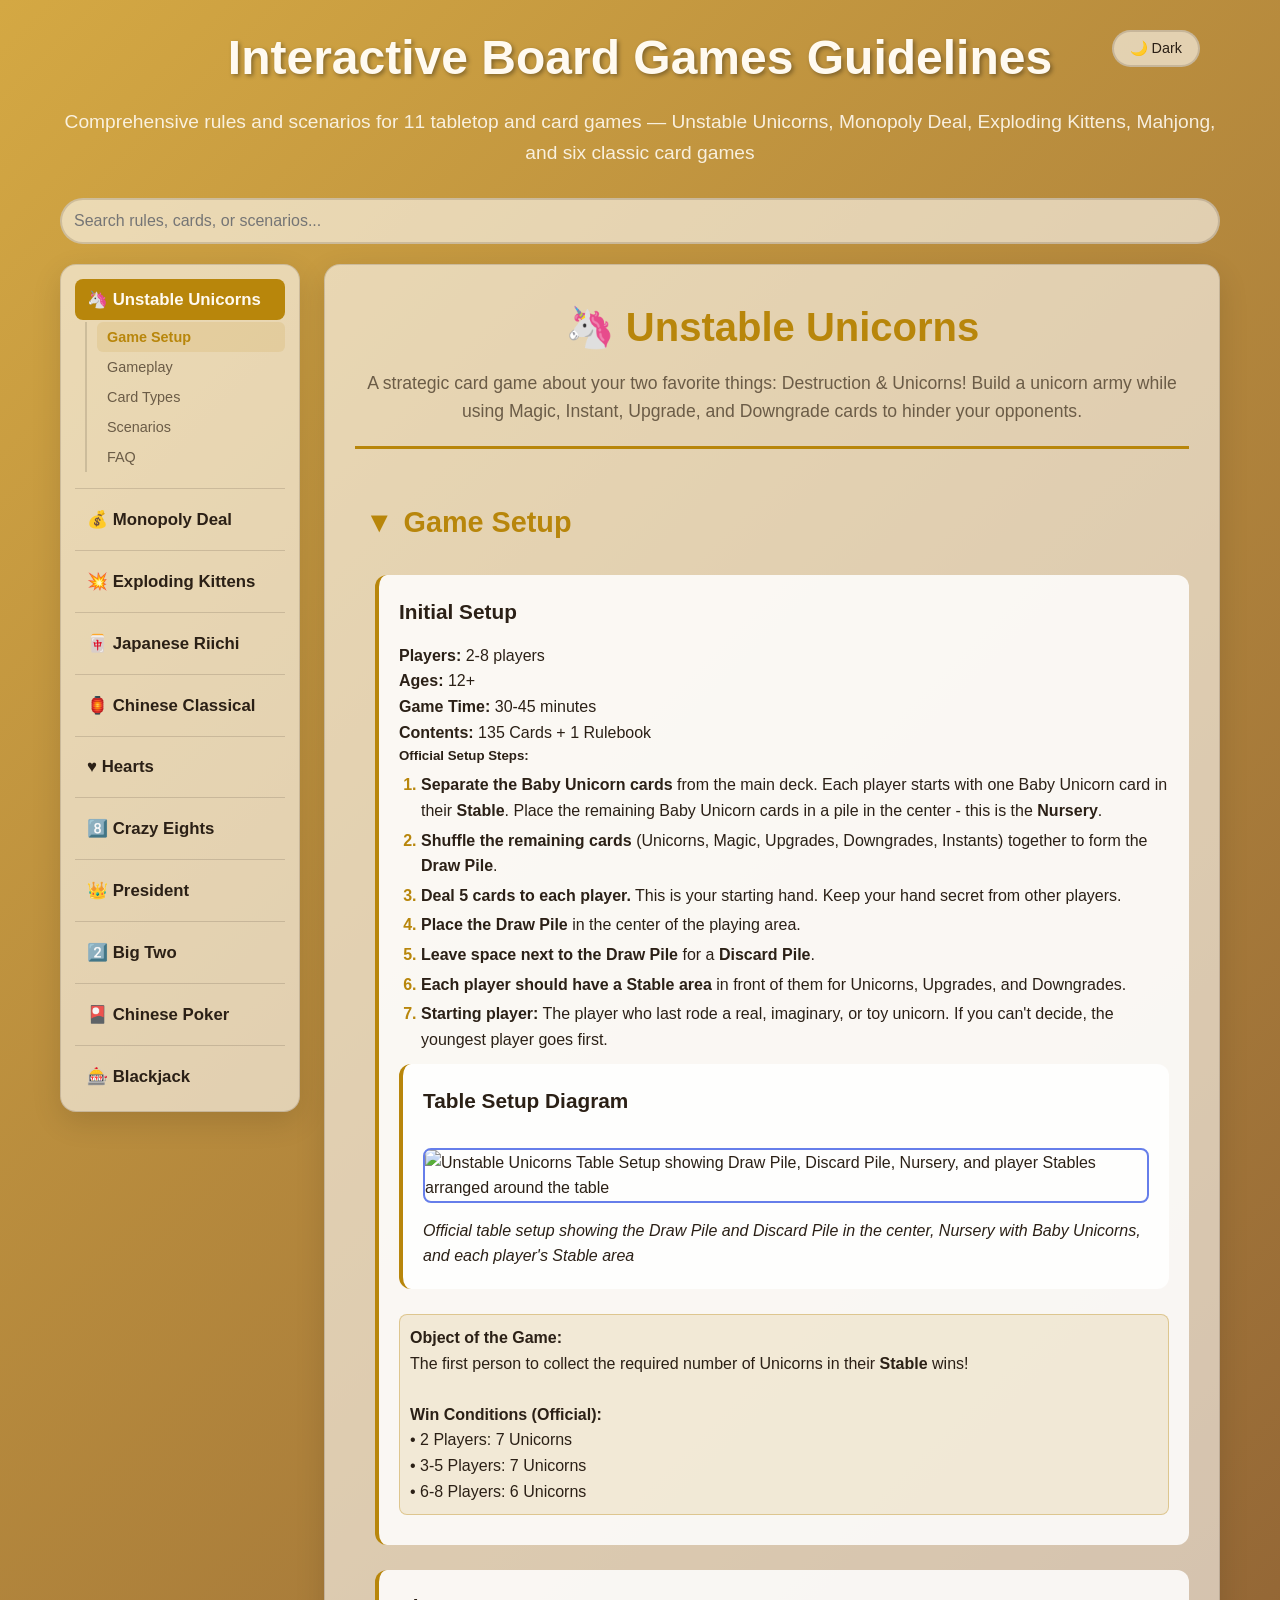
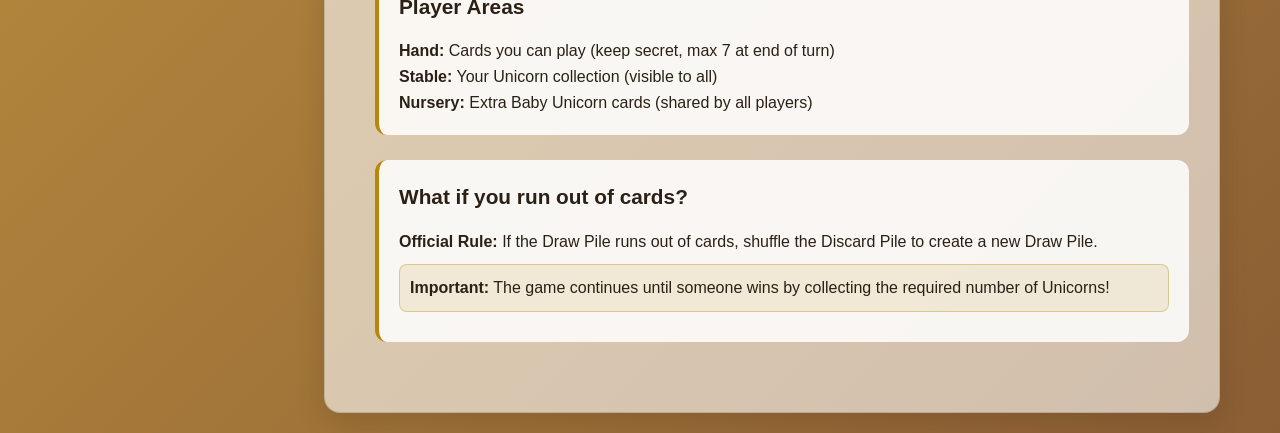
==== commit 8fd5a17c: "feat: add mahjong and card game guides, fix search/routing/tile bugs Port Japanese Riichi, Chinese C" ====
--- a/index.html
+++ b/index.html
@@ -5,10 +5,10 @@
   <meta charset="UTF-8">
   <meta name="viewport" content="width=device-width, initial-scale=1.0">
   <title>Interactive Board Games Guidelines</title>
-  <meta name="description" content="Comprehensive interactive rules and guidelines for Unstable Unicorns, Monopoly Deal, and Exploding Kittens board games.">
-  <meta name="keywords" content="board games, card games, rules, Unstable Unicorns, Monopoly Deal, Exploding Kittens, guidelines">
+  <meta name="description" content="Comprehensive interactive rules and guidelines for 11 tabletop and card games, including Unstable Unicorns, Monopoly Deal, Exploding Kittens, Mahjong, and six classic card games.">
+  <meta name="keywords" content="board games, card games, rules, Unstable Unicorns, Monopoly Deal, Exploding Kittens, Mahjong, Hearts, Blackjack, guidelines">
   <meta property="og:title" content="Interactive Board Games Guidelines">
-  <meta property="og:description" content="Your complete guide to playing Unstable Unicorns, Monopoly Deal, and Exploding Kittens with detailed rules and scenarios.">
+  <meta property="og:description" content="Your complete guide to playing 11 tabletop and card games, with detailed rules, scoring, and scenarios.">
   <meta property="og:type" content="website">
   <link rel="stylesheet" href="css/styles.css">
 </head>
@@ -20,7 +20,8 @@
         <span id="theme-icon">🌙</span> <span id="theme-text">Dark</span>
       </button>
       <h1>Interactive Board Games Guidelines</h1>
-      <p class="subtitle">Comprehensive rules and scenarios for Unstable Unicorns, Monopoly Deal, and Exploding Kittens
+      <p class="subtitle">Comprehensive rules and scenarios for 11 tabletop and card games &mdash; Unstable Unicorns,
+        Monopoly Deal, Exploding Kittens, Mahjong, and six classic card games
       </p>
     </header>
 
@@ -32,6 +33,7 @@
 
       <!-- Enhanced Quick Reference Panel -->
       <aside class="quick-reference" id="quickRef" role="complementary" aria-label="Quick reference search results">
+        <button class="quick-ref-close" id="quickRefClose" aria-label="Close search results">&times;</button>
         <h3 class="quick-ref-title">Search Results</h3>
         <div class="search-filters" id="searchFilters"></div>
         <div class="search-stats" id="searchStats"></div>
@@ -68,6 +70,78 @@
               <button class="tab-button" id="ek-cards-tab" data-game="exploding-kittens" data-tab="ek-cards" role="tab" aria-selected="false" aria-controls="ek-cards" tabindex="-1">Card Types</button>
               <button class="tab-button" id="ek-scenarios-tab" data-game="exploding-kittens" data-tab="ek-scenarios" role="tab" aria-selected="false" aria-controls="ek-scenarios" tabindex="-1">Scenarios</button>
               <button class="tab-button" id="ek-strategy-tab" data-game="exploding-kittens" data-tab="ek-strategy" role="tab" aria-selected="false" aria-controls="ek-strategy" tabindex="-1">Strategy</button>
+            </div>
+          </div>
+          <div class="toc-game">
+            <button class="game-button" id="japanese-riichi-tab" data-game="japanese-riichi" data-game-name="Japanese Riichi" role="tab" aria-selected="false" aria-controls="japanese-riichi">🀄 Japanese Riichi</button>
+            <div class="toc-tabs">
+              <button class="tab-button active" id="jr-setup-tab" data-game="japanese-riichi" data-tab="jr-setup" role="tab" aria-selected="true" aria-controls="jr-setup" tabindex="0">Setup</button>
+              <button class="tab-button" id="jr-gameplay-tab" data-game="japanese-riichi" data-tab="jr-gameplay" role="tab" aria-selected="false" aria-controls="jr-gameplay" tabindex="-1">Gameplay</button>
+              <button class="tab-button" id="jr-scoring-tab" data-game="japanese-riichi" data-tab="jr-scoring" role="tab" aria-selected="false" aria-controls="jr-scoring" tabindex="-1">Scoring</button>
+              <button class="tab-button" id="jr-faq-tab" data-game="japanese-riichi" data-tab="jr-faq" role="tab" aria-selected="false" aria-controls="jr-faq" tabindex="-1">FAQ</button>
+            </div>
+          </div>
+          <div class="toc-game">
+            <button class="game-button" id="chinese-classical-tab" data-game="chinese-classical" data-game-name="Chinese Classical" role="tab" aria-selected="false" aria-controls="chinese-classical">🏮 Chinese Classical</button>
+            <div class="toc-tabs">
+              <button class="tab-button active" id="cc-setup-tab" data-game="chinese-classical" data-tab="cc-setup" role="tab" aria-selected="true" aria-controls="cc-setup" tabindex="0">Setup</button>
+              <button class="tab-button" id="cc-gameplay-tab" data-game="chinese-classical" data-tab="cc-gameplay" role="tab" aria-selected="false" aria-controls="cc-gameplay" tabindex="-1">Gameplay</button>
+              <button class="tab-button" id="cc-scoring-tab" data-game="chinese-classical" data-tab="cc-scoring" role="tab" aria-selected="false" aria-controls="cc-scoring" tabindex="-1">Scoring</button>
+              <button class="tab-button" id="cc-faq-tab" data-game="chinese-classical" data-tab="cc-faq" role="tab" aria-selected="false" aria-controls="cc-faq" tabindex="-1">FAQ</button>
+            </div>
+          </div>
+          <div class="toc-game">
+            <button class="game-button" id="hearts-tab" data-game="hearts" data-game-name="Hearts" role="tab" aria-selected="false" aria-controls="hearts">♥️ Hearts</button>
+            <div class="toc-tabs">
+              <button class="tab-button active" id="ht-setup-tab" data-game="hearts" data-tab="ht-setup" role="tab" aria-selected="true" aria-controls="ht-setup" tabindex="0">Setup</button>
+              <button class="tab-button" id="ht-gameplay-tab" data-game="hearts" data-tab="ht-gameplay" role="tab" aria-selected="false" aria-controls="ht-gameplay" tabindex="-1">Gameplay</button>
+              <button class="tab-button" id="ht-scoring-tab" data-game="hearts" data-tab="ht-scoring" role="tab" aria-selected="false" aria-controls="ht-scoring" tabindex="-1">Scoring</button>
+              <button class="tab-button" id="ht-faq-tab" data-game="hearts" data-tab="ht-faq" role="tab" aria-selected="false" aria-controls="ht-faq" tabindex="-1">FAQ</button>
+            </div>
+          </div>
+          <div class="toc-game">
+            <button class="game-button" id="crazy-eights-tab" data-game="crazy-eights" data-game-name="Crazy Eights" role="tab" aria-selected="false" aria-controls="crazy-eights">8️⃣ Crazy Eights</button>
+            <div class="toc-tabs">
+              <button class="tab-button active" id="ce-setup-tab" data-game="crazy-eights" data-tab="ce-setup" role="tab" aria-selected="true" aria-controls="ce-setup" tabindex="0">Setup</button>
+              <button class="tab-button" id="ce-gameplay-tab" data-game="crazy-eights" data-tab="ce-gameplay" role="tab" aria-selected="false" aria-controls="ce-gameplay" tabindex="-1">Gameplay</button>
+              <button class="tab-button" id="ce-scoring-tab" data-game="crazy-eights" data-tab="ce-scoring" role="tab" aria-selected="false" aria-controls="ce-scoring" tabindex="-1">Scoring</button>
+              <button class="tab-button" id="ce-faq-tab" data-game="crazy-eights" data-tab="ce-faq" role="tab" aria-selected="false" aria-controls="ce-faq" tabindex="-1">FAQ</button>
+            </div>
+          </div>
+          <div class="toc-game">
+            <button class="game-button" id="president-tab" data-game="president" data-game-name="President" role="tab" aria-selected="false" aria-controls="president">👑 President</button>
+            <div class="toc-tabs">
+              <button class="tab-button active" id="pr-setup-tab" data-game="president" data-tab="pr-setup" role="tab" aria-selected="true" aria-controls="pr-setup" tabindex="0">Setup</button>
+              <button class="tab-button" id="pr-gameplay-tab" data-game="president" data-tab="pr-gameplay" role="tab" aria-selected="false" aria-controls="pr-gameplay" tabindex="-1">Gameplay</button>
+              <button class="tab-button" id="pr-scoring-tab" data-game="president" data-tab="pr-scoring" role="tab" aria-selected="false" aria-controls="pr-scoring" tabindex="-1">Scoring</button>
+              <button class="tab-button" id="pr-faq-tab" data-game="president" data-tab="pr-faq" role="tab" aria-selected="false" aria-controls="pr-faq" tabindex="-1">FAQ</button>
+            </div>
+          </div>
+          <div class="toc-game">
+            <button class="game-button" id="big-two-tab" data-game="big-two" data-game-name="Big Two" role="tab" aria-selected="false" aria-controls="big-two">2️⃣ Big Two</button>
+            <div class="toc-tabs">
+              <button class="tab-button active" id="bt-setup-tab" data-game="big-two" data-tab="bt-setup" role="tab" aria-selected="true" aria-controls="bt-setup" tabindex="0">Setup</button>
+              <button class="tab-button" id="bt-gameplay-tab" data-game="big-two" data-tab="bt-gameplay" role="tab" aria-selected="false" aria-controls="bt-gameplay" tabindex="-1">Gameplay</button>
+              <button class="tab-button" id="bt-scoring-tab" data-game="big-two" data-tab="bt-scoring" role="tab" aria-selected="false" aria-controls="bt-scoring" tabindex="-1">Scoring</button>
+              <button class="tab-button" id="bt-faq-tab" data-game="big-two" data-tab="bt-faq" role="tab" aria-selected="false" aria-controls="bt-faq" tabindex="-1">FAQ</button>
+            </div>
+          </div>
+          <div class="toc-game">
+            <button class="game-button" id="chinese-poker-tab" data-game="chinese-poker" data-game-name="Chinese Poker" role="tab" aria-selected="false" aria-controls="chinese-poker">🎴 Chinese Poker</button>
+            <div class="toc-tabs">
+              <button class="tab-button active" id="cp-setup-tab" data-game="chinese-poker" data-tab="cp-setup" role="tab" aria-selected="true" aria-controls="cp-setup" tabindex="0">Setup</button>
+              <button class="tab-button" id="cp-gameplay-tab" data-game="chinese-poker" data-tab="cp-gameplay" role="tab" aria-selected="false" aria-controls="cp-gameplay" tabindex="-1">Gameplay</button>
+              <button class="tab-button" id="cp-scoring-tab" data-game="chinese-poker" data-tab="cp-scoring" role="tab" aria-selected="false" aria-controls="cp-scoring" tabindex="-1">Scoring</button>
+              <button class="tab-button" id="cp-faq-tab" data-game="chinese-poker" data-tab="cp-faq" role="tab" aria-selected="false" aria-controls="cp-faq" tabindex="-1">FAQ</button>
+            </div>
+          </div>
+          <div class="toc-game">
+            <button class="game-button" id="blackjack-tab" data-game="blackjack" data-game-name="Blackjack" role="tab" aria-selected="false" aria-controls="blackjack">🎰 Blackjack</button>
+            <div class="toc-tabs">
+              <button class="tab-button active" id="bj-setup-tab" data-game="blackjack" data-tab="bj-setup" role="tab" aria-selected="true" aria-controls="bj-setup" tabindex="0">Setup</button>
+              <button class="tab-button" id="bj-gameplay-tab" data-game="blackjack" data-tab="bj-gameplay" role="tab" aria-selected="false" aria-controls="bj-gameplay" tabindex="-1">Gameplay</button>
+              <button class="tab-button" id="bj-scoring-tab" data-game="blackjack" data-tab="bj-scoring" role="tab" aria-selected="false" aria-controls="bj-scoring" tabindex="-1">Scoring</button>
+              <button class="tab-button" id="bj-faq-tab" data-game="blackjack" data-tab="bj-faq" role="tab" aria-selected="false" aria-controls="bj-faq" tabindex="-1">FAQ</button>
             </div>
           </div>
         </nav>
@@ -990,6 +1064,1186 @@
           </section>
         </div>
       </article>
+      <article class="game-content" id="japanese-riichi" role="tabpanel" aria-labelledby="japanese-riichi-tab">
+        <header class="game-header">
+          <h2 class="game-title">🀄 Japanese Riichi</h2>
+          <p class="game-description">Four-player tile game: build four sets and a pair, declare riichi when you're one tile away, and score by yaku (scoring patterns) plus fu (bonus points).</p>
+        </header>
+
+        <div class="tab-content" id="jr-setup" role="tabpanel" aria-labelledby="jr-setup-tab">
+          <div class="section">
+            <h3 class="section-title" tabindex="0" role="button" aria-expanded="true" aria-controls="jr-setup-content">Setup</h3>
+            <div class="section-content" id="jr-setup-content">
+              <div class="subsection">
+                <h4 class="subsection-title">Quick Start</h4>
+                <ol>
+                  <li>Pick the <strong>Japanese Riichi</strong> ruleset and a mode: you vs 3 AI, or local hot-seat (4 players passing one device).</li>
+                  <li>On your turn, click a tile in your hand to discard it, or use the Riichi / Tsumo / Kan button in the action bar when it's lit up.</li>
+                  <li>When someone else discards a tile you can call, choose Pon / Chi / Kan / Ron, or Pass.</li>
+                  <li>In hot-seat mode, a "Pass the device" screen appears between turns so other players can't see your hand.</li>
+                </ol>
+
+              </div>
+              <div class="subsection">
+                <h4 class="subsection-title">The Complete Tile Set</h4>
+                <p>34 unique tiles, each appearing 4 times in a full set of 136:</p>
+                <div class="tile-row">
+                  <span class="tile">🀇</span><span class="tile">🀈</span><span class="tile">🀉</span><span class="tile">🀊</span><span class="tile">🀋</span><span class="tile">🀌</span><span class="tile">🀍</span><span class="tile">🀎</span><span class="tile">🀏</span>
+                  <span class="tile-label">Characters (man), 1-9</span>
+                </div>
+                <div class="tile-row">
+                  <span class="tile">🀐</span><span class="tile">🀑</span><span class="tile">🀒</span><span class="tile">🀓</span><span class="tile">🀔</span><span class="tile">🀕</span><span class="tile">🀖</span><span class="tile">🀗</span><span class="tile">🀘</span>
+                  <span class="tile-label">Bamboo (sou), 1-9 &mdash; 1-sou is traditionally drawn as a bird</span>
+                </div>
+                <div class="tile-row">
+                  <span class="tile">🀙</span><span class="tile">🀚</span><span class="tile">🀛</span><span class="tile">🀜</span><span class="tile">🀝</span><span class="tile">🀞</span><span class="tile">🀟</span><span class="tile">🀠</span><span class="tile">🀡</span>
+                  <span class="tile-label">Circles (pin), 1-9</span>
+                </div>
+                <div class="tile-row">
+                  <span class="tile">🀀</span><span class="tile">🀁</span><span class="tile">🀂</span><span class="tile">🀃</span>
+                  <span class="tile-label">Winds: East, South, West, North</span>
+                </div>
+                <div class="tile-row">
+                  <span class="tile">🀄&#xFE0E;</span><span class="tile">🀅</span><span class="tile">🀆</span>
+                  <span class="tile-label">Dragons: Red, Green, White &mdash; White is traditionally a blank tile</span>
+                </div>
+              </div>
+              <div class="subsection">
+                <h4 class="subsection-title">Universal Basics</h4>
+                <ul>
+                  <li><strong>Goal:</strong> be first to complete a hand of 4 sets + 1 pair (14 tiles counting the winning tile), or the special all-pairs shape Seven Pairs. A set is a <em>run</em> (3 consecutive tiles, same suit), a <em>triplet</em> (3 identical tiles), or a <em>kan</em> (4 identical tiles).</li>
+                </ul>
+                <div class="tile-row">
+                  <span class="tile">🀇</span><span class="tile">🀈</span><span class="tile">🀉</span>
+                  <span class="tile-label">Run (Chi)</span>
+                </div>
+                <div class="tile-row">
+                  <span class="tile">🀋</span><span class="tile">🀋</span><span class="tile">🀋</span>
+                  <span class="tile-label">Triplet (Pon)</span>
+                </div>
+                <div class="tile-row">
+                  <span class="tile">🀙</span><span class="tile">🀙</span><span class="tile">🀙</span><span class="tile">🀙</span>
+                  <span class="tile-label">Kan (four of a kind)</span>
+                </div>
+                <div class="tile-row">
+                  <span class="tile">🀀</span><span class="tile">🀀</span>
+                  <span class="tile-label">Pair</span>
+                </div>
+                <ul>
+                  <li><strong>Turn order</strong> is counter-clockwise: East &rarr; South &rarr; West &rarr; North &rarr; East...</li>
+                  <li><strong>Each turn:</strong> draw a tile, then discard one (unless you complete your hand and declare a win instead).</li>
+                  <li><strong>Calls</strong>, made on someone else's discard, jump the normal turn order: <strong>Chi</strong> (claim to complete a run, left-hand player's discard only), <strong>Pon</strong> (claim to complete a triplet, any seat), <strong>Kan</strong> (claim to complete a set of 4, draws a bonus tile), <strong>Ron</strong> (claim as your winning tile, ends the hand). Ron outranks Pon/Kan, which outrank Chi.</li>
+                  <li>A hand also ends in an <strong>exhaustive draw</strong> if the wall runs out before anyone wins.</li>
+                </ul>
+
+              </div>
+              <div class="subsection">
+                <h4 class="subsection-title">Reading the Table</h4>
+                <ul>
+                  <li><strong>Wind badge:</strong> this seat's own seat wind, changing each hand as the deal rotates.</li>
+                  <li><strong>Dealer marker:</strong> shown only on the current dealer (East); the dealer's hand pays/wins double.</li>
+                  <li><strong>Riichi stick:</strong> appears once a seat has declared Riichi.</li>
+                  <li><strong>Melds / Discards / Hand:</strong> called sets laid face-up, every tile thrown this hand in order, and your own concealed tiles (most recently drawn tile outlined).</li>
+                  <li>The table center shows the round (e.g. "East 1"), honba count, tiles left in the wall, the riichi-stick pot, and the dora indicator once the hand starts.</li>
+                </ul>
+
+              </div>
+                <div class="table-wrap">
+                  <table class="ref-table">
+                    <thead><tr><th>Control</th><th>When it appears</th><th>What it does</th></tr></thead>
+                    <tbody>
+                  <tr><td>Click a hand tile</td><td>Your turn, no riichi lock</td><td>Discards that tile.</td></tr>
+                  <tr><td><strong>Riichi</strong> button</td><td>Closed hand, one discard from tenpai, score &ge; 1000</td><td>Locks your hand (only the tile you draw may be discarded from then on) and puts 1000 points into the riichi-stick pot in exchange for extra yaku and ura-dora if you win.</td></tr>
+                  <tr><td><strong>Tsumo</strong> button</td><td>Your just-drawn tile completes your hand</td><td>Declares a self-drawn win.</td></tr>
+                  <tr><td>Kan options</td><td>You hold 4-of-a-kind, or can add a 4th tile to an existing pon</td><td>Declares a kan; draws a replacement tile and flips a new dora indicator.</td></tr>
+                  <tr><td><strong>Pon / Chi / Kan / Ron</strong></td><td>Someone else's discard is callable</td><td>Claims the discard as described above.</td></tr>
+                  <tr><td><strong>Pass</strong></td><td>Same call panel</td><td>Declines the call; play continues normally.</td></tr>
+                    </tbody>
+                  </table>
+                </div>
+
+            </div>
+          </div>
+        </div>
+
+        <div class="tab-content" id="jr-gameplay" role="tabpanel" aria-labelledby="jr-gameplay-tab">
+          <div class="section">
+            <h3 class="section-title" tabindex="0" role="button" aria-expanded="true" aria-controls="jr-gameplay-content">Gameplay</h3>
+            <div class="section-content" id="jr-gameplay-content">
+              <div class="subsection">
+                <h4 class="subsection-title">Hand shape &amp; winning</h4>
+                <p>A winning hand is either <strong>4 sets + 1 pair</strong>, <strong>Seven Pairs</strong> (7 unique pairs, hand must be fully closed), or the rare <strong>Kokushi Musou</strong> shape (one of each terminal/honor tile, plus a pair among them). You also need at least one <strong>yaku</strong> (scoring pattern) to win &mdash; a shape with zero yaku cannot be declared.</p>
+                <div class="tile-row">
+                  <span class="tile">🀇</span><span class="tile">🀈</span><span class="tile">🀉</span>
+                  <span class="tile">🀐</span><span class="tile">🀑</span><span class="tile">🀒</span>
+                  <span class="tile">🀔</span><span class="tile">🀔</span><span class="tile">🀔</span>
+                  <span class="tile">🀛</span><span class="tile">🀛</span><span class="tile">🀛</span>
+                  <span class="tile">🀀</span><span class="tile">🀀</span>
+                  <span class="tile-label">Example: 4 sets + 1 pair (2 runs, 2 triplets, a pair)</span>
+                </div>
+
+              </div>
+              <div class="subsection">
+                <h4 class="subsection-title">Riichi, dora, and related mechanics</h4>
+                <ul>
+                  <li><strong>Riichi:</strong> declare when your hand is closed, &ge;1000 points, and one tile from complete (tenpai). Costs 1000 points, returned to whoever wins the pot. After declaring, you can only discard the tile you just drew.</li>
+                  <li><strong>Ippatsu:</strong> win within your very next go-around after declaring riichi, with no calls by anyone in between.</li>
+                  <li><strong>Dora:</strong> bonus indicator tiles revealed at hand start (and one more per kan). Each dora tile in your hand adds 1 han. <strong>Ura-dora</strong> (hidden dora) only counts if you declared riichi and won.</li>
+                  <li><strong>Furiten:</strong> if any tile that would complete your hand is in your own discard pile, you cannot Ron (you may still Tsumo).</li>
+                  <li><strong>Kan:</strong> closed (ankan) from 4 tiles in hand, or added (shouminkan) onto your own pon. Either draws a replacement tile and flips a new dora indicator. Once you've declared riichi, you can no longer kan.</li>
+                </ul>
+
+              </div>
+              <div class="subsection">
+                <h4 class="subsection-title">Game length</h4>
+                <p>A full game is a <strong>hanchan</strong>: East round then South round, 4 hands each (8 total, more with repeats/draws), or it ends early if any player's score drops below zero.</p>
+
+              </div>
+
+            </div>
+          </div>
+        </div>
+
+        <div class="tab-content" id="jr-scoring" role="tabpanel" aria-labelledby="jr-scoring-tab">
+          <div class="section">
+            <h3 class="section-title" tabindex="0" role="button" aria-expanded="true" aria-controls="jr-scoring-content">Scoring</h3>
+            <div class="section-content" id="jr-scoring-content">
+              <div class="subsection">
+                <h4 class="subsection-title">Yaku (scoring patterns)</h4>
+                <p>Every winning hand needs at least one of these. Han values shown are <strong>closed</strong> / <strong>open</strong> hand where they differ.</p>
+                <div class="table-wrap">
+                  <table class="ref-table">
+                    <thead><tr><th>Yaku</th><th>Han</th><th>Requirement</th></tr></thead>
+                    <tbody>
+                  <tr><td>Riichi</td><td>1</td><td>Declared riichi this hand.</td></tr>
+                  <tr><td>Double Riichi</td><td>2</td><td>Riichi declared on your very first discard, before any call at the table.</td></tr>
+                  <tr><td>Ippatsu</td><td>1</td><td>Won within one go-around of riichi, no calls in between.</td></tr>
+                  <tr><td>Menzen Tsumo</td><td>1</td><td>Self-drawn win with a fully closed hand.</td></tr>
+                  <tr><td>Pinfu</td><td>1</td><td>Closed hand, all runs, non-yakuhai pair, two-sided wait.</td></tr>
+                  <tr><td>Tanyao (All Simples)</td><td>1</td><td>No terminals (1s/9s) or honor tiles anywhere in the hand.</td></tr>
+                  <tr><td>Iipeikou</td><td>1</td><td>Closed hand, two identical runs (e.g. 234m + 234m).</td></tr>
+                  <tr><td>Yakuhai</td><td>1 each</td><td>A triplet/kan of a dragon, your seat wind, or the round wind.</td></tr>
+                  <tr><td>Sanshoku Doujun</td><td>2 / 1</td><td>The same run in all three suits.</td></tr>
+                  <tr><td>Toitoitsu (All Triplets)</td><td>2</td><td>All four sets are triplets/kans.</td></tr>
+                  <tr><td>Honitsu</td><td>3 / 2</td><td>One suit plus honors only.</td></tr>
+                  <tr><td>Chinitsu</td><td>6 / 5</td><td>One suit only, no honors at all.</td></tr>
+                  <tr><td>Chiitoitsu (Seven Pairs)</td><td>2</td><td>Seven unique pairs; hand must be closed.</td></tr>
+                  <tr><td>Dora / Ura-dora</td><td>1 each</td><td>Not a yaku by itself &mdash; only counts alongside a real yaku.</td></tr>
+                    </tbody>
+                  </table>
+                </div>
+                <p><strong>Yakuman</strong> (limit hands, 13 han): Kokushi Musou, Suuankou (four concealed triplets), Daisangen (all three dragon triplets), Shousuushi/Daisuushi (three or four wind triplets), Tsuuiisou (all honors), Chinroutou (all terminals), Ryuuiisou (all green tiles).</p>
+
+              </div>
+              <div class="subsection">
+                <h4 class="subsection-title">Fu (bonus points)</h4>
+                <p>Fu adds a second scoring dimension on top of han. Start at 20 and add points for triplets/kans (more for terminal/honor tiles, more again if concealed), a valuable pair, an awkward wait, and how the hand was won &mdash; then round up to the nearest 10. <strong>Pinfu</strong> is a fixed exception: 20 fu on tsumo, 30 fu on ron. Chiitoitsu is always exactly 25 fu.</p>
+
+              </div>
+              <div class="subsection">
+                <h4 class="subsection-title">Scoring reference</h4>
+                <p>Base points = fu &times; 2<sup>(2+han)</sup>, capped at the Mangan value, then fixed tiers take over at 5+ han. The dealer pays/receives 1.5&times; the non-dealer figures below, and on tsumo every other seat pays their own share (not split).</p>
+                <div class="table-wrap">
+                  <table class="ref-table">
+                    <thead><tr><th>Han / Fu</th><th>Ron (paid by discarder)</th><th>Tsumo (dealer / each non-dealer)</th></tr></thead>
+                    <tbody>
+                  <tr><td>1 han, 30 fu</td><td>1000</td><td>500 / 300</td></tr>
+                  <tr><td>2 han, 30 fu</td><td>2000</td><td>1000 / 500</td></tr>
+                  <tr><td>3 han, 30 fu</td><td>3900</td><td>2000 / 1000</td></tr>
+                  <tr><td>4 han, 30 fu</td><td>7700</td><td>3900 / 2000</td></tr>
+                  <tr><td>Mangan (5 han, or capped)</td><td>8000</td><td>4000 / 2000</td></tr>
+                  <tr><td>Haneman (6-7 han)</td><td>12000</td><td>6000 / 3000</td></tr>
+                  <tr><td>Baiman (8-10 han)</td><td>16000</td><td>8000 / 4000</td></tr>
+                  <tr><td>Sanbaiman (11-12 han)</td><td>24000</td><td>12000 / 6000</td></tr>
+                  <tr><td>Yakuman (13+ han)</td><td>32000</td><td>16000 / 8000</td></tr>
+                    </tbody>
+                  </table>
+                </div>
+
+              </div>
+
+            </div>
+          </div>
+        </div>
+
+        <div class="tab-content" id="jr-faq" role="tabpanel" aria-labelledby="jr-faq-tab">
+          <div class="section">
+            <h3 class="section-title" tabindex="0" role="button" aria-expanded="true" aria-controls="jr-faq-content">FAQ</h3>
+            <div class="section-content" id="jr-faq-content">
+                <div class="card-list">
+                  <div class="card">
+                    <div class="card-name">Tenpai</div>
+                    <p>One tile away from a complete hand.</p>
+                  </div>
+                  <div class="card">
+                    <div class="card-name">Noten</div>
+                    <p>Not tenpai &mdash; more than one tile away from complete.</p>
+                  </div>
+                  <div class="card">
+                    <div class="card-name">Shanten</div>
+                    <p>How many tiles away from tenpai a hand is (0 = tenpai already).</p>
+                  </div>
+                  <div class="card">
+                    <div class="card-name">Menzen</div>
+                    <p>A hand with no open (called) melds &mdash; fully concealed except possibly closed kans.</p>
+                  </div>
+                  <div class="card">
+                    <div class="card-name">Ron / Tsumo</div>
+                    <p>Winning by claiming a discard, or by self-draw.</p>
+                  </div>
+                  <div class="card">
+                    <div class="card-name">Chi / Pon / Kan</div>
+                    <p>Calling a discard to complete a run / triplet / set-of-four.</p>
+                  </div>
+                  <div class="card">
+                    <div class="card-name">Honba</div>
+                    <p>A repeat-hand counter that adds a small bonus to the winner's score.</p>
+                  </div>
+                  <div class="card">
+                    <div class="card-name">Furiten</div>
+                    <p>Being blocked from declaring Ron because a winning tile is already in your own discards.</p>
+                  </div>
+                  <div class="card">
+                    <div class="card-name">Han / Fu</div>
+                    <p>The two inputs to the scoring formula &mdash; yaku count and a separate bonus-point tally.</p>
+                  </div>
+                  <div class="card">
+                    <div class="card-name">Renchan</div>
+                    <p>The dealer keeping the deal for another hand.</p>
+                  </div>
+                </div>
+              <div class="subsection">
+                <h4 class="subsection-title">Known Simplifications</h4>
+                <ul>
+                  <li><strong>Furiten</strong> is permanent-only &mdash; the temporary variants aren't modeled separately.</li>
+                  <li><strong>No riichi eligibility check on wall size</strong> &mdash; real rules forbid riichi with fewer than 4 tiles left; this isn't enforced.</li>
+                  <li><strong>No kan after riichi</strong> is disabled outright, rather than only when it provably doesn't change your wait.</li>
+                  <li><strong>Chankan</strong> (robbing a kan) only applies to added kans.</li>
+                  <li><strong>Two yakuman aren't implemented:</strong> Tenhou/Chiihou/Renhou and Chuurenpoutou/Suukantsu.</li>
+                </ul>
+
+              </div>
+
+            </div>
+          </div>
+        </div>
+
+      </article>
+      <article class="game-content" id="chinese-classical" role="tabpanel" aria-labelledby="chinese-classical-tab">
+        <header class="game-header">
+          <h2 class="game-title">🏮 Chinese Classical</h2>
+          <p class="game-description">The traditional four-player tile game Riichi is based on: same 4-sets-and-a-pair target, no riichi/dora, and a simpler doubling-points scoring system.</p>
+        </header>
+
+        <div class="tab-content" id="cc-setup" role="tabpanel" aria-labelledby="cc-setup-tab">
+          <div class="section">
+            <h3 class="section-title" tabindex="0" role="button" aria-expanded="true" aria-controls="cc-setup-content">Setup</h3>
+            <div class="section-content" id="cc-setup-content">
+              <div class="subsection">
+                <h4 class="subsection-title">Quick Start</h4>
+                <ol>
+                  <li>Pick the <strong>Chinese Classical</strong> ruleset and a mode: you vs 3 AI, or local hot-seat (4 players passing one device).</li>
+                  <li>On your turn, click a tile in your hand to discard it, or use the Tsumo / Kan button in the action bar when it's lit up.</li>
+                  <li>When someone else discards a tile you can call, choose Pon / Chi / Kan / Ron, or Pass.</li>
+                  <li>In hot-seat mode, a "Pass the device" screen appears between turns so other players can't see your hand.</li>
+                </ol>
+
+              </div>
+              <div class="subsection">
+                <h4 class="subsection-title">The Complete Tile Set</h4>
+                <p>34 unique tiles, each appearing 4 times in a full set of 136:</p>
+                <div class="tile-row">
+                  <span class="tile">🀇</span><span class="tile">🀈</span><span class="tile">🀉</span><span class="tile">🀊</span><span class="tile">🀋</span><span class="tile">🀌</span><span class="tile">🀍</span><span class="tile">🀎</span><span class="tile">🀏</span>
+                  <span class="tile-label">Characters (man), 1-9</span>
+                </div>
+                <div class="tile-row">
+                  <span class="tile">🀐</span><span class="tile">🀑</span><span class="tile">🀒</span><span class="tile">🀓</span><span class="tile">🀔</span><span class="tile">🀕</span><span class="tile">🀖</span><span class="tile">🀗</span><span class="tile">🀘</span>
+                  <span class="tile-label">Bamboo (sou), 1-9 &mdash; 1-sou is traditionally drawn as a bird</span>
+                </div>
+                <div class="tile-row">
+                  <span class="tile">🀙</span><span class="tile">🀚</span><span class="tile">🀛</span><span class="tile">🀜</span><span class="tile">🀝</span><span class="tile">🀞</span><span class="tile">🀟</span><span class="tile">🀠</span><span class="tile">🀡</span>
+                  <span class="tile-label">Circles (pin), 1-9</span>
+                </div>
+                <div class="tile-row">
+                  <span class="tile">🀀</span><span class="tile">🀁</span><span class="tile">🀂</span><span class="tile">🀃</span>
+                  <span class="tile-label">Winds: East, South, West, North</span>
+                </div>
+                <div class="tile-row">
+                  <span class="tile">🀄&#xFE0E;</span><span class="tile">🀅</span><span class="tile">🀆</span>
+                  <span class="tile-label">Dragons: Red, Green, White &mdash; White is traditionally a blank tile</span>
+                </div>
+              </div>
+              <div class="subsection">
+                <h4 class="subsection-title">Universal Basics</h4>
+                <ul>
+                  <li><strong>Goal:</strong> be first to complete a hand of 4 sets + 1 pair (14 tiles counting the winning tile), or the special all-pairs shape Seven Pairs. A set is a <em>run</em>, a <em>triplet</em>, or a <em>kan</em> (4 identical tiles).</li>
+                </ul>
+                <div class="tile-row">
+                  <span class="tile">🀇</span><span class="tile">🀈</span><span class="tile">🀉</span>
+                  <span class="tile-label">Run</span>
+                </div>
+                <div class="tile-row">
+                  <span class="tile">🀋</span><span class="tile">🀋</span><span class="tile">🀋</span>
+                  <span class="tile-label">Triplet</span>
+                </div>
+                <div class="tile-row">
+                  <span class="tile">🀙</span><span class="tile">🀙</span><span class="tile">🀙</span><span class="tile">🀙</span>
+                  <span class="tile-label">Kan (four of a kind)</span>
+                </div>
+                <div class="tile-row">
+                  <span class="tile">🀀</span><span class="tile">🀀</span>
+                  <span class="tile-label">Pair</span>
+                </div>
+                <ul>
+                  <li><strong>Turn order</strong> is counter-clockwise: East &rarr; South &rarr; West &rarr; North &rarr; East...</li>
+                  <li><strong>Each turn:</strong> draw a tile, then discard one (unless you complete your hand and declare a win instead).</li>
+                  <li><strong>Calls</strong>, made on someone else's discard, jump the normal turn order: <strong>Chi</strong> (left-hand player's discard only), <strong>Pon</strong> (any seat), <strong>Kan</strong> (draws a bonus tile), <strong>Ron</strong> (claim as your winning tile, ends the hand). Ron outranks Pon/Kan, which outrank Chi.</li>
+                  <li>A hand also ends in an <strong>exhaustive draw</strong> if the wall runs out before anyone wins.</li>
+                </ul>
+
+              </div>
+              <div class="subsection">
+                <h4 class="subsection-title">Reading the Table</h4>
+                <ul>
+                  <li><strong>Wind badge:</strong> this seat's own seat wind, changing each hand as the deal rotates.</li>
+                  <li><strong>Dealer marker:</strong> shown only on the current dealer (East); the dealer's payment is doubled.</li>
+                  <li><strong>Melds / Discards / Hand:</strong> called sets laid face-up, every tile thrown this hand in order, and your own concealed tiles.</li>
+                  <li>The table center shows the round and tiles left in the wall. There is no riichi stick or dora indicator in this ruleset.</li>
+                </ul>
+
+              </div>
+                <div class="table-wrap">
+                  <table class="ref-table">
+                    <thead><tr><th>Control</th><th>When it appears</th><th>What it does</th></tr></thead>
+                    <tbody>
+                  <tr><td>Click a hand tile</td><td>Your turn</td><td>Discards that tile.</td></tr>
+                  <tr><td><strong>Tsumo</strong> button</td><td>Your just-drawn tile completes your hand</td><td>Declares a self-drawn win.</td></tr>
+                  <tr><td>Kan options</td><td>You hold 4-of-a-kind, or can add a 4th tile to an existing pon</td><td>Declares a kan; draws a replacement tile.</td></tr>
+                  <tr><td><strong>Pon / Chi / Kan / Ron</strong></td><td>Someone else's discard is callable</td><td>Claims the discard as described above.</td></tr>
+                  <tr><td><strong>Pass</strong></td><td>Same call panel</td><td>Declines the call; play continues normally.</td></tr>
+                    </tbody>
+                  </table>
+                </div>
+
+            </div>
+          </div>
+        </div>
+
+        <div class="tab-content" id="cc-gameplay" role="tabpanel" aria-labelledby="cc-gameplay-tab">
+          <div class="section">
+            <h3 class="section-title" tabindex="0" role="button" aria-expanded="true" aria-controls="cc-gameplay-content">Gameplay</h3>
+            <div class="section-content" id="cc-gameplay-content">
+              <div class="highlight">
+                "Chinese Classical" scoring was never standardized the way modern competitive Riichi is &mdash; regional rule sets differ significantly. This build uses one clearly-defined, internally consistent doubling-point variant, documented in full below rather than assumed.
+              </div>
+              <div class="subsection">
+                <h4 class="subsection-title">Hand shape &amp; winning</h4>
+                <p>Same target shape as Riichi's basic case: <strong>4 sets + 1 pair</strong>, or <strong>Seven Pairs</strong>. There is no riichi declaration, no dora, and no ura-dora in this ruleset &mdash; none of those are classical concepts.</p>
+                <div class="tile-row">
+                  <span class="tile">🀇</span><span class="tile">🀇</span>
+                  <span class="tile">🀐</span><span class="tile">🀐</span>
+                  <span class="tile">🀙</span><span class="tile">🀙</span>
+                  <span class="tile">🀀</span><span class="tile">🀀</span>
+                  <span class="tile">🀁</span><span class="tile">🀁</span>
+                  <span class="tile">🀂</span><span class="tile">🀂</span>
+                  <span class="tile">🀃</span><span class="tile">🀃</span>
+                  <span class="tile-label">Example: Seven Pairs (7 unique pairs)</span>
+                </div>
+
+              </div>
+              <div class="subsection">
+                <h4 class="subsection-title">Payment convention</h4>
+                <ul>
+                  <li><strong>Won off a discard:</strong> only the discarder pays the full score.</li>
+                  <li><strong>Won by self-draw:</strong> every other player pays the full score (not split three ways).</li>
+                  <li><strong>Dealer win:</strong> whichever of the above applies, the payment amount is doubled.</li>
+                </ul>
+
+              </div>
+              <div class="subsection">
+                <h4 class="subsection-title">Game length</h4>
+                <p>Played as a fixed number of hands (round limit set at game start) rather than Riichi's East+South structure.</p>
+
+              </div>
+
+            </div>
+          </div>
+        </div>
+
+        <div class="tab-content" id="cc-scoring" role="tabpanel" aria-labelledby="cc-scoring-tab">
+          <div class="section">
+            <h3 class="section-title" tabindex="0" role="button" aria-expanded="true" aria-controls="cc-scoring-content">Scoring</h3>
+            <div class="section-content" id="cc-scoring-content">
+              <div class="subsection">
+                <h4 class="subsection-title">Doubling points</h4>
+                <p>Score = 8 base points &times; 2<sup>doubles</sup>, capped at 8 doubles (2048 points), doubled again for the dealer. Each pattern below contributes doubles; a hand can combine several.</p>
+                <div class="table-wrap">
+                  <table class="ref-table">
+                    <thead><tr><th>Pattern</th><th>Doubles</th></tr></thead>
+                    <tbody>
+                  <tr><td>Seven Pairs</td><td>2</td></tr>
+                  <tr><td>Concealed Hand (won by discard, fully closed)</td><td>1</td></tr>
+                  <tr><td>Self-Drawn</td><td>1</td></tr>
+                  <tr><td>Closed Wait (tanki / kanchan / penchan)</td><td>1</td></tr>
+                  <tr><td>Dragon Triplet</td><td>1 (per dragon)</td></tr>
+                  <tr><td>Seat Wind Triplet</td><td>1</td></tr>
+                  <tr><td>Round Wind Triplet</td><td>1</td></tr>
+                  <tr><td>Small Three Dragons</td><td>2</td></tr>
+                  <tr><td>Small Four Winds</td><td>3</td></tr>
+                  <tr><td>All Triplets (Peng Peng Hu)</td><td>1</td></tr>
+                  <tr><td>All Simples</td><td>1</td></tr>
+                  <tr><td>Half Flush (one suit + honors)</td><td>1</td></tr>
+                  <tr><td>Full Flush (one suit, no honors)</td><td>3</td></tr>
+                    </tbody>
+                  </table>
+                </div>
+
+              </div>
+              <div class="subsection">
+                <h4 class="subsection-title">Score by doubles</h4>
+                <div class="table-wrap">
+                  <table class="ref-table">
+                    <thead><tr><th>Doubles</th><th>Non-dealer score</th><th>Dealer score</th></tr></thead>
+                    <tbody>
+                  <tr><td>0</td><td>8</td><td>16</td></tr>
+                  <tr><td>1</td><td>16</td><td>32</td></tr>
+                  <tr><td>2</td><td>32</td><td>64</td></tr>
+                  <tr><td>3</td><td>64</td><td>128</td></tr>
+                  <tr><td>4</td><td>128</td><td>256</td></tr>
+                  <tr><td>5+</td><td>doubles again each step, capping at 2048 / 4096</td><td></td></tr>
+                    </tbody>
+                  </table>
+                </div>
+
+              </div>
+
+            </div>
+          </div>
+        </div>
+
+        <div class="tab-content" id="cc-faq" role="tabpanel" aria-labelledby="cc-faq-tab">
+          <div class="section">
+            <h3 class="section-title" tabindex="0" role="button" aria-expanded="true" aria-controls="cc-faq-content">FAQ</h3>
+            <div class="section-content" id="cc-faq-content">
+                <div class="card-list">
+                  <div class="card">
+                    <div class="card-name">Tenpai</div>
+                    <p>One tile away from a complete hand.</p>
+                  </div>
+                  <div class="card">
+                    <div class="card-name">Menzen</div>
+                    <p>A hand with no open (called) melds.</p>
+                  </div>
+                  <div class="card">
+                    <div class="card-name">Ron / Tsumo</div>
+                    <p>Winning by claiming a discard, or by self-draw.</p>
+                  </div>
+                  <div class="card">
+                    <div class="card-name">Chi / Pon / Kan</div>
+                    <p>Calling a discard to complete a run / triplet / set-of-four.</p>
+                  </div>
+                  <div class="card">
+                    <div class="card-name">Renchan</div>
+                    <p>The dealer keeping the deal for another hand.</p>
+                  </div>
+                </div>
+              <div class="subsection">
+                <h4 class="subsection-title">Known Simplifications</h4>
+                <ul>
+                  <li><strong>No minimum-pattern requirement:</strong> many regional rule sets require at least one scoring pattern to win at all ("no chicken hands"); this build lets any complete hand shape win, even for the base 8 points with zero doubles.</li>
+                  <li><strong>This scoring is a custom variant</strong> rather than a transcription of one specific regional rule set, since no single standard exists.</li>
+                  <li><strong>Exhaustive-draw dealer retention</strong> always keeps the deal with the same dealer, rather than following any particular region's convention.</li>
+                </ul>
+
+              </div>
+
+            </div>
+          </div>
+        </div>
+
+      </article>
+      <article class="game-content" id="hearts" role="tabpanel" aria-labelledby="hearts-tab">
+        <header class="game-header">
+          <h2 class="game-title">♥️ Hearts</h2>
+          <p class="game-description">Trick-taking game for 4: avoid hearts and the Queen of Spades, unless you can collect every point card and shoot the moon.</p>
+        </header>
+
+        <div class="tab-content" id="ht-setup" role="tabpanel" aria-labelledby="ht-setup-tab">
+          <div class="section">
+            <h3 class="section-title" tabindex="0" role="button" aria-expanded="true" aria-controls="ht-setup-content">Setup</h3>
+            <div class="section-content" id="ht-setup-content">
+              <div class="subsection">
+                <h4 class="subsection-title">Quick Start</h4>
+                <ol>
+                  <li>Pick <strong>Hearts</strong>, then assign each of the 4 seats as Human, AI, or (where allowed) Off.</li>
+                  <li>Before each hand, select 3 cards from your hand and confirm to pass them to a neighbor.</li>
+                  <li>On your turn, click a card in your own hand to play it to the trick.</li>
+                  <li>In hot-seat mode, a "Pass the device" screen appears between turns so other players can't see your hand.</li>
+                </ol>
+
+              </div>
+              <div class="subsection">
+                <h4 class="subsection-title">Universal Basics</h4>
+                <ul>
+                  <li>One 52-card deck, no jokers. Hearts is always exactly <strong>4 players</strong>.</li>
+                  <li><strong>Turn order</strong> runs clockwise from whoever leads the trick.</li>
+                  <li>The log panel below the table lists the most recent plays, in case you look away for a second.</li>
+                </ul>
+
+              </div>
+              <div class="subsection">
+                <h4 class="subsection-title">Reading the Table</h4>
+                <ul>
+                  <li>Each seat shows its name/tag (Human, AI, or You) and a running <strong>points</strong> total.</li>
+                  <li>The seat with a glowing border is the one currently acting.</li>
+                  <li>Your own hand is face up and clickable; every other seat is shown face down, count only.</li>
+                </ul>
+
+              </div>
+
+            </div>
+          </div>
+        </div>
+
+        <div class="tab-content" id="ht-gameplay" role="tabpanel" aria-labelledby="ht-gameplay-tab">
+          <div class="section">
+            <h3 class="section-title" tabindex="0" role="button" aria-expanded="true" aria-controls="ht-gameplay-content">Gameplay</h3>
+            <div class="section-content" id="ht-gameplay-content">
+              <div class="subsection">
+                <h4 class="subsection-title">Passing</h4>
+                <p>Before each hand, every player passes 3 cards to a neighbor: left, right, across, then no pass at all &mdash; and the cycle repeats.</p>
+
+              </div>
+              <div class="subsection">
+                <h4 class="subsection-title">Playing a trick</h4>
+                <ul>
+                  <li>Whoever holds the 2 of Clubs leads the very first trick, and must lead that exact card.</li>
+                </ul>
+                <div class="card-row">
+                  <span class="card-chip black">2&clubs;</span>
+                  <span class="tile-label">Leads the very first trick</span>
+                </div>
+                <ul>
+                  <li>Everyone else must follow the suit that was led if they can. If you can't follow suit, you may play anything.</li>
+                  <li>You can't lead a heart until hearts have been "broken" (played to a previous trick) &mdash; unless your entire hand is hearts.</li>
+                  <li>On the first trick only, you also can't play a heart or the Queen of Spades unless it's all you have left.</li>
+                  <li>The highest card of the suit that was led wins the trick and leads the next one.</li>
+                </ul>
+
+              </div>
+
+            </div>
+          </div>
+        </div>
+
+        <div class="tab-content" id="ht-scoring" role="tabpanel" aria-labelledby="ht-scoring-tab">
+          <div class="section">
+            <h3 class="section-title" tabindex="0" role="button" aria-expanded="true" aria-controls="ht-scoring-content">Scoring</h3>
+            <div class="section-content" id="ht-scoring-content">
+              <div class="subsection">
+                <h4 class="subsection-title">Scoring &amp; shooting the moon</h4>
+                <p>Each heart is worth 1 point, and the Queen of Spades is worth 13. When all 13 tricks are played, each player scores the points in the tricks they won.</p>
+                <div class="card-row">
+                  <span class="card-chip black">Q&spades;</span>
+                  <span class="tile-label">13 points</span>
+                  <span class="card-chip red">A&hearts;</span><span class="card-chip red">K&hearts;</span><span class="card-chip red">2&hearts;</span>
+                  <span class="tile-label">1 point each</span>
+                </div>
+              <div class="highlight">
+                <strong>Shooting the moon:</strong> if one player collects all 26 points in a single hand (every heart plus the Queen of Spades), they score 0 instead and everyone else takes 26.
+              </div>
+                <p>Hands repeat until someone reaches 100 points &mdash; the <strong>lowest</strong> total wins.</p>
+
+              </div>
+
+            </div>
+          </div>
+        </div>
+
+        <div class="tab-content" id="ht-faq" role="tabpanel" aria-labelledby="ht-faq-tab">
+          <div class="section">
+            <h3 class="section-title" tabindex="0" role="button" aria-expanded="true" aria-controls="ht-faq-content">FAQ</h3>
+            <div class="section-content" id="ht-faq-content">
+                <div class="card-list">
+                  <div class="card">
+                    <div class="card-name">Trick</div>
+                    <p>One card from each player, played in turn and won by the best card.</p>
+                  </div>
+                  <div class="card">
+                    <div class="card-name">Broken (hearts)</div>
+                    <p>Once a heart has been played to any trick, hearts may be led from then on.</p>
+                  </div>
+                  <div class="card">
+                    <div class="card-name">Shooting the moon</div>
+                    <p>Winning every point-scoring card in a hand &mdash; scores 0 instead of 26.</p>
+                  </div>
+                </div>
+              <div class="subsection">
+                <h4 class="subsection-title">Known Simplifications</h4>
+                <ul>
+                  <li>Scoring resets each session (no saved match history).</li>
+                  <li>The pass cycle is left/right/across/hold, repeating every 4 hands.</li>
+                </ul>
+
+              </div>
+
+            </div>
+          </div>
+        </div>
+
+      </article>
+      <article class="game-content" id="crazy-eights" role="tabpanel" aria-labelledby="crazy-eights-tab">
+        <header class="game-header">
+          <h2 class="game-title">8️⃣ Crazy Eights</h2>
+          <p class="game-description">Match suit or rank to the top discard, play an 8 to switch suits, and be first to empty your hand.</p>
+        </header>
+
+        <div class="tab-content" id="ce-setup" role="tabpanel" aria-labelledby="ce-setup-tab">
+          <div class="section">
+            <h3 class="section-title" tabindex="0" role="button" aria-expanded="true" aria-controls="ce-setup-content">Setup</h3>
+            <div class="section-content" id="ce-setup-content">
+              <div class="subsection">
+                <h4 class="subsection-title">Quick Start</h4>
+                <ol>
+                  <li>Pick <strong>Crazy Eights</strong>, then assign each seat as Human, AI, or Off (2-4 players).</li>
+                  <li>On your turn, click a card in your hand to play it, or use Draw / Pass when lit up.</li>
+                  <li>Playing an 8 lets you declare the suit that continues play.</li>
+                  <li>In hot-seat mode, a "Pass the device" screen appears between turns.</li>
+                </ol>
+
+              </div>
+              <div class="subsection">
+                <h4 class="subsection-title">Universal Basics</h4>
+                <ul>
+                  <li>One 52-card deck, no jokers. Crazy Eights plays with <strong>2-4</strong> players.</li>
+                  <li><strong>Turn order</strong> runs clockwise from whoever leads.</li>
+                  <li>The log panel below the table lists the most recent plays.</li>
+                </ul>
+
+              </div>
+              <div class="subsection">
+                <h4 class="subsection-title">Reading the Table</h4>
+                <ul>
+                  <li>Each seat shows its name/tag and <strong>cards left</strong> in hand.</li>
+                  <li>The seat with a glowing border is the one currently acting.</li>
+                  <li>Your own hand is face up and clickable; every other seat is shown face down, count only.</li>
+                </ul>
+
+              </div>
+
+            </div>
+          </div>
+        </div>
+
+        <div class="tab-content" id="ce-gameplay" role="tabpanel" aria-labelledby="ce-gameplay-tab">
+          <div class="section">
+            <h3 class="section-title" tabindex="0" role="button" aria-expanded="true" aria-controls="ce-gameplay-content">Gameplay</h3>
+            <div class="section-content" id="ce-gameplay-content">
+              <div class="subsection">
+                <h4 class="subsection-title">How to Play</h4>
+                <ul>
+                  <li>Each player starts with 7 cards (2-player games) or 5 cards (3-4 player games); the rest form the draw pile, with one card flipped to start the discard pile.</li>
+                  <li>On your turn, play a card that matches the <strong>suit</strong> or <strong>rank</strong> of the top discard, or play any <strong>8</strong> as a wild card.</li>
+                </ul>
+                <div class="card-row">
+                  <span class="card-chip black">8&clubs;</span><span class="card-chip red">8&diams;</span><span class="card-chip red">8&hearts;</span><span class="card-chip black">8&spades;</span>
+                  <span class="tile-label">Any 8 is wild &mdash; play it on anything and declare the next suit</span>
+                </div>
+                <ul>
+                  <li>Playing an 8 lets you declare the suit that continues play &mdash; the next player must match your declared suit (or play another 8).</li>
+                  <li>If you have no legal play, draw one card. If it's playable, you may play it immediately or keep it and pass; if it isn't playable, your turn ends automatically.</li>
+                  <li>If the draw pile runs out, the discard pile (except its top card) is reshuffled into a new draw pile.</li>
+                </ul>
+
+              </div>
+
+            </div>
+          </div>
+        </div>
+
+        <div class="tab-content" id="ce-scoring" role="tabpanel" aria-labelledby="ce-scoring-tab">
+          <div class="section">
+            <h3 class="section-title" tabindex="0" role="button" aria-expanded="true" aria-controls="ce-scoring-content">Scoring</h3>
+            <div class="section-content" id="ce-scoring-content">
+              <div class="subsection">
+                <h4 class="subsection-title">Winning</h4>
+                <p>There is no point-scoring across hands &mdash; the game ends the moment the first player plays their last card. That player wins.</p>
+
+              </div>
+
+            </div>
+          </div>
+        </div>
+
+        <div class="tab-content" id="ce-faq" role="tabpanel" aria-labelledby="ce-faq-tab">
+          <div class="section">
+            <h3 class="section-title" tabindex="0" role="button" aria-expanded="true" aria-controls="ce-faq-content">FAQ</h3>
+            <div class="section-content" id="ce-faq-content">
+                <div class="card-list">
+                  <div class="card">
+                    <div class="card-name">Wild card</div>
+                    <p>An 8 &mdash; playable on anything, and lets you set the next suit.</p>
+                  </div>
+                </div>
+              <div class="subsection">
+                <h4 class="subsection-title">Known Simplifications</h4>
+                <ul>
+                  <li>No point-scoring across multiple hands &mdash; the game ends the moment someone empties their hand.</li>
+                  <li>No special-action cards besides the wild 8 (no skip/reverse/draw-two).</li>
+                </ul>
+
+              </div>
+
+            </div>
+          </div>
+        </div>
+
+      </article>
+      <article class="game-content" id="president" role="tabpanel" aria-labelledby="president-tab">
+        <header class="game-header">
+          <h2 class="game-title">👑 President</h2>
+          <p class="game-description">Climb the rank order to empty your hand first; 2 is the highest card, and finishing order names everyone from President to Bum.</p>
+        </header>
+
+        <div class="tab-content" id="pr-setup" role="tabpanel" aria-labelledby="pr-setup-tab">
+          <div class="section">
+            <h3 class="section-title" tabindex="0" role="button" aria-expanded="true" aria-controls="pr-setup-content">Setup</h3>
+            <div class="section-content" id="pr-setup-content">
+              <div class="subsection">
+                <h4 class="subsection-title">Quick Start</h4>
+                <ol>
+                  <li>Pick <strong>President</strong>, then assign each seat as Human, AI, or Off (3-4 players).</li>
+                  <li>On your turn, click a card (or cards) in your hand to play them, or use Pass when lit up.</li>
+                  <li>In hot-seat mode, a "Pass the device" screen appears between turns.</li>
+                </ol>
+
+              </div>
+              <div class="subsection">
+                <h4 class="subsection-title">Universal Basics</h4>
+                <ul>
+                  <li>One 52-card deck, no jokers. President plays with <strong>3-4</strong> players.</li>
+                  <li><strong>Turn order</strong> runs clockwise from whoever leads.</li>
+                  <li>The log panel below the table lists the most recent plays.</li>
+                </ul>
+
+              </div>
+              <div class="subsection">
+                <h4 class="subsection-title">Reading the Table</h4>
+                <ul>
+                  <li>Each seat shows its name/tag, and once you're out, your <strong>finish place</strong>.</li>
+                  <li>The seat with a glowing border is the one currently acting.</li>
+                  <li>Your own hand is face up and clickable; every other seat is shown face down, count only.</li>
+                </ul>
+
+              </div>
+
+            </div>
+          </div>
+        </div>
+
+        <div class="tab-content" id="pr-gameplay" role="tabpanel" aria-labelledby="pr-gameplay-tab">
+          <div class="section">
+            <h3 class="section-title" tabindex="0" role="button" aria-expanded="true" aria-controls="pr-gameplay-content">Gameplay</h3>
+            <div class="section-content" id="pr-gameplay-content">
+              <div class="subsection">
+                <h4 class="subsection-title">How to Play</h4>
+                <p>Rank order runs low to high: 3, 4, 5, 6, 7, 8, 9, 10, J, Q, K, A, <strong>2</strong> &mdash; the 2 is the highest card in the game.</p>
+                <div class="card-row">
+                  <span class="card-chip black">3&clubs;</span><span class="card-chip black">7&clubs;</span><span class="card-chip black">J&clubs;</span><span class="card-chip black">A&clubs;</span><span class="card-chip black">2&clubs;</span>
+                  <span class="tile-label">Low &rarr; high (2 is highest)</span>
+                </div>
+                <ul>
+                  <li>All 52 cards are dealt out evenly; whoever holds the 3 of Clubs leads the first trick.</li>
+                  <li>To lead, play one or more cards of <strong>the same rank</strong> (a single, a pair, a triple, or all four) &mdash; you choose how many.</li>
+                  <li>Everyone after that must either play the <strong>same number of cards</strong> at a <strong>strictly higher rank</strong>, or pass.</li>
+                  <li>Once every other player still in the hand has passed in a row, the pile clears and whoever played last leads next with a fresh pile.</li>
+                  <li>As soon as your hand is empty you're done for the round &mdash; lower finishers keep playing until only one player is left holding cards.</li>
+                </ul>
+
+              </div>
+
+            </div>
+          </div>
+        </div>
+
+        <div class="tab-content" id="pr-scoring" role="tabpanel" aria-labelledby="pr-scoring-tab">
+          <div class="section">
+            <h3 class="section-title" tabindex="0" role="button" aria-expanded="true" aria-controls="pr-scoring-content">Scoring</h3>
+            <div class="section-content" id="pr-scoring-content">
+              <div class="subsection">
+                <h4 class="subsection-title">Finishing Order</h4>
+                <p>The game ranks everyone by the order they finished in &mdash; first out is <strong>President</strong>, last one holding cards is the <strong>Bum</strong>.</p>
+
+              </div>
+
+            </div>
+          </div>
+        </div>
+
+        <div class="tab-content" id="pr-faq" role="tabpanel" aria-labelledby="pr-faq-tab">
+          <div class="section">
+            <h3 class="section-title" tabindex="0" role="button" aria-expanded="true" aria-controls="pr-faq-content">FAQ</h3>
+            <div class="section-content" id="pr-faq-content">
+                <div class="card-list">
+                  <div class="card">
+                    <div class="card-name">Pile</div>
+                    <p>The set of cards currently in play that must be beaten or passed on.</p>
+                  </div>
+                </div>
+              <div class="subsection">
+                <h4 class="subsection-title">Known Simplifications</h4>
+                <ul>
+                  <li>No jokers, and no card-exchange between the President and the Bum between rounds.</li>
+                  <li>No "8 clears the pile" or "revolution" house rules &mdash; just pure rank climbing.</li>
+                </ul>
+
+              </div>
+
+            </div>
+          </div>
+        </div>
+
+      </article>
+      <article class="game-content" id="big-two" role="tabpanel" aria-labelledby="big-two-tab">
+        <header class="game-header">
+          <h2 class="game-title">2️⃣ Big Two</h2>
+          <p class="game-description">Like President with poker hands: play singles, pairs, triples, or 5-card poker combinations to empty your hand first.</p>
+        </header>
+
+        <div class="tab-content" id="bt-setup" role="tabpanel" aria-labelledby="bt-setup-tab">
+          <div class="section">
+            <h3 class="section-title" tabindex="0" role="button" aria-expanded="true" aria-controls="bt-setup-content">Setup</h3>
+            <div class="section-content" id="bt-setup-content">
+              <div class="subsection">
+                <h4 class="subsection-title">Quick Start</h4>
+                <ol>
+                  <li>Pick <strong>Big Two</strong>, then assign each of the 4 seats as Human or AI.</li>
+                  <li>On your turn, click a card (or cards) in your hand to play them, or use Pass when lit up.</li>
+                  <li>In hot-seat mode, a "Pass the device" screen appears between turns.</li>
+                </ol>
+
+              </div>
+              <div class="subsection">
+                <h4 class="subsection-title">Universal Basics</h4>
+                <ul>
+                  <li>One 52-card deck, no jokers. Big Two is always exactly <strong>4 players</strong>, 13 cards each.</li>
+                  <li><strong>Turn order</strong> runs clockwise from whoever won the previous pile.</li>
+                  <li>The log panel below the table lists the most recent plays.</li>
+                </ul>
+
+              </div>
+              <div class="subsection">
+                <h4 class="subsection-title">Reading the Table</h4>
+                <ul>
+                  <li>Each seat shows its name/tag, and once you're out, your finish place.</li>
+                  <li>The seat with a glowing border is the one currently acting.</li>
+                  <li>Your own hand is face up and clickable; every other seat is shown face down, count only.</li>
+                </ul>
+
+              </div>
+
+            </div>
+          </div>
+        </div>
+
+        <div class="tab-content" id="bt-gameplay" role="tabpanel" aria-labelledby="bt-gameplay-tab">
+          <div class="section">
+            <h3 class="section-title" tabindex="0" role="button" aria-expanded="true" aria-controls="bt-gameplay-content">Gameplay</h3>
+            <div class="section-content" id="bt-gameplay-content">
+              <div class="subsection">
+                <h4 class="subsection-title">How to Play</h4>
+                <p>Rank order is low to high: 3 through 10, J, Q, K, A, <strong>2</strong> &mdash; and suits break ties for singles and pairs, low to high: &diams; &clubs; &hearts; &spades;.</p>
+                <div class="card-row">
+                  <span class="card-chip red">3&diams;</span><span class="card-chip black">3&clubs;</span><span class="card-chip red">3&hearts;</span><span class="card-chip black">3&spades;</span>
+                  <span class="tile-label">Same rank, weakest &rarr; strongest suit</span>
+                </div>
+                <ul>
+                  <li>Whoever holds the 3 of Diamonds leads the first play, and every lead after that is whoever won the previous pile.</li>
+                  <li>A play is a <strong>single</strong>, a <strong>pair</strong>, a <strong>triple</strong>, or a <strong>5-card poker hand</strong> (straight, flush, full house, four-of-a-kind, or straight flush). Any other size is illegal.</li>
+                  <li>To beat the pile you must play the <strong>same number of cards</strong> in a <strong>stronger</strong> combination of the same shape &mdash; a 5-card play can only be beaten by another 5-card play, ranked by poker strength.</li>
+                  <li>Once everyone else still in the hand has passed in a row, the pile clears and the last player to play leads next.</li>
+                </ul>
+
+              </div>
+
+            </div>
+          </div>
+        </div>
+
+        <div class="tab-content" id="bt-scoring" role="tabpanel" aria-labelledby="bt-scoring-tab">
+          <div class="section">
+            <h3 class="section-title" tabindex="0" role="button" aria-expanded="true" aria-controls="bt-scoring-content">Scoring</h3>
+            <div class="section-content" id="bt-scoring-content">
+              <div class="subsection">
+                <h4 class="subsection-title">5-card Hand Strength</h4>
+                <div class="table-wrap">
+                  <table class="ref-table">
+                    <thead><tr><th>Rank (weakest to strongest)</th><th>Combination</th><th>Example</th></tr></thead>
+                    <tbody>
+                  <tr><td>1</td><td>Straight</td><td><span class="card-chip black">3&clubs;</span><span class="card-chip red">4&diams;</span><span class="card-chip red">5&hearts;</span><span class="card-chip black">6&clubs;</span><span class="card-chip black">7&spades;</span></td></tr>
+                  <tr><td>2</td><td>Flush</td><td><span class="card-chip black">2&spades;</span><span class="card-chip black">5&spades;</span><span class="card-chip black">9&spades;</span><span class="card-chip black">J&spades;</span><span class="card-chip black">K&spades;</span></td></tr>
+                  <tr><td>3</td><td>Full House</td><td><span class="card-chip red">7&hearts;</span><span class="card-chip red">7&diams;</span><span class="card-chip black">7&spades;</span><span class="card-chip black">K&clubs;</span><span class="card-chip red">K&diams;</span></td></tr>
+                  <tr><td>4</td><td>Four-of-a-kind</td><td><span class="card-chip black">9&spades;</span><span class="card-chip red">9&hearts;</span><span class="card-chip red">9&diams;</span><span class="card-chip black">9&clubs;</span><span class="card-chip black">2&clubs;</span></td></tr>
+                  <tr><td>5</td><td>Straight Flush</td><td><span class="card-chip red">5&diams;</span><span class="card-chip red">6&diams;</span><span class="card-chip red">7&diams;</span><span class="card-chip red">8&diams;</span><span class="card-chip red">9&diams;</span></td></tr>
+                    </tbody>
+                  </table>
+                </div>
+                <p>Ranked by finishing order, same as President.</p>
+
+              </div>
+
+            </div>
+          </div>
+        </div>
+
+        <div class="tab-content" id="bt-faq" role="tabpanel" aria-labelledby="bt-faq-tab">
+          <div class="section">
+            <h3 class="section-title" tabindex="0" role="button" aria-expanded="true" aria-controls="bt-faq-content">FAQ</h3>
+            <div class="section-content" id="bt-faq-content">
+                <div class="card-list">
+                  <div class="card">
+                    <div class="card-name">Combo</div>
+                    <p>A legal play shape &mdash; single, pair, triple, or 5-card poker hand.</p>
+                  </div>
+                </div>
+              <div class="subsection">
+                <h4 class="subsection-title">Known Simplifications</h4>
+                <ul>
+                  <li>Only singles, pairs, triples, and 5-card poker hands are legal plays &mdash; no other combo sizes.</li>
+                  <li>5-card hands rank straight &lt; flush &lt; full house &lt; four-of-a-kind &lt; straight flush, a common but not universal house convention.</li>
+                </ul>
+
+              </div>
+
+            </div>
+          </div>
+        </div>
+
+      </article>
+      <article class="game-content" id="chinese-poker" role="tabpanel" aria-labelledby="chinese-poker-tab">
+        <header class="game-header">
+          <h2 class="game-title">🎴 Chinese Poker</h2>
+          <p class="game-description">Arrange 13 cards into Front, Middle, and Back poker hands, then compare row-for-row against 3 opponents at once.</p>
+        </header>
+
+        <div class="tab-content" id="cp-setup" role="tabpanel" aria-labelledby="cp-setup-tab">
+          <div class="section">
+            <h3 class="section-title" tabindex="0" role="button" aria-expanded="true" aria-controls="cp-setup-content">Setup</h3>
+            <div class="section-content" id="cp-setup-content">
+              <div class="subsection">
+                <h4 class="subsection-title">Quick Start</h4>
+                <ol>
+                  <li>Pick <strong>Chinese Poker</strong>, then assign each of the 4 seats as Human or AI.</li>
+                  <li>Click a card in your hand to cycle it between your Front/Middle/Back rows, then submit when ready.</li>
+                  <li>In hot-seat mode, a "Pass the device" screen appears between turns.</li>
+                </ol>
+
+              </div>
+              <div class="subsection">
+                <h4 class="subsection-title">Universal Basics</h4>
+                <ul>
+                  <li>One 52-card deck, no jokers. Chinese Poker is always exactly <strong>4 players</strong>, 13 cards each.</li>
+                  <li>There is no turn order &mdash; everyone arranges privately at the same time.</li>
+                  <li>The log panel below the table lists the most recent plays.</li>
+                </ul>
+
+              </div>
+              <div class="subsection">
+                <h4 class="subsection-title">Reading the Table</h4>
+                <ul>
+                  <li>A small badge on each card shows which row (Front/Middle/Back) it's currently assigned to.</li>
+                  <li>Your own hand is face up and clickable; every other seat is shown face down until everyone submits.</li>
+                </ul>
+
+              </div>
+
+            </div>
+          </div>
+        </div>
+
+        <div class="tab-content" id="cp-gameplay" role="tabpanel" aria-labelledby="cp-gameplay-tab">
+          <div class="section">
+            <h3 class="section-title" tabindex="0" role="button" aria-expanded="true" aria-controls="cp-gameplay-content">Gameplay</h3>
+            <div class="section-content" id="cp-gameplay-content">
+              <div class="subsection">
+                <h4 class="subsection-title">How to Play</h4>
+                <p>Split your 13 cards into a <strong>Front</strong> (3 cards), <strong>Middle</strong> (5 cards), and <strong>Back</strong> (5 cards) hand.</p>
+                <div class="card-row">
+                  <span class="card-chip black">4&clubs;</span><span class="card-chip red">4&diams;</span><span class="card-chip black">9&spades;</span>
+                  <span class="tile-label">Front (3, weakest allowed)</span>
+                </div>
+                <div class="card-row">
+                  <span class="card-chip black">8&clubs;</span><span class="card-chip red">8&hearts;</span><span class="card-chip black">8&spades;</span><span class="card-chip black">K&clubs;</span><span class="card-chip red">K&diams;</span>
+                  <span class="tile-label">Middle (5, full house)</span>
+                </div>
+                <div class="card-row">
+                  <span class="card-chip black">9&spades;</span><span class="card-chip red">9&hearts;</span><span class="card-chip red">9&diams;</span><span class="card-chip black">9&clubs;</span><span class="card-chip red">2&hearts;</span>
+                  <span class="tile-label">Back (5, four-of-a-kind &mdash; strongest of the three)</span>
+                </div>
+                <ul>
+                  <li>Your hands must not get <em>weaker</em> going up the rows: Front &le; Middle &le; Back in poker strength. Front hands only recognize high card, pair, or trips (a 3-card hand can't make a straight or flush).</li>
+                  <li>Once you submit, your rows are locked. If your rows are out of order, your whole hand is <strong>fouled</strong> and auto-loses all 3 rows to everyone.</li>
+                  <li>When all 4 players have submitted, every pair of players compares Front vs Front, Middle vs Middle, and Back vs Back.</li>
+                </ul>
+
+              </div>
+
+            </div>
+          </div>
+        </div>
+
+        <div class="tab-content" id="cp-scoring" role="tabpanel" aria-labelledby="cp-scoring-tab">
+          <div class="section">
+            <h3 class="section-title" tabindex="0" role="button" aria-expanded="true" aria-controls="cp-scoring-content">Scoring</h3>
+            <div class="section-content" id="cp-scoring-content">
+              <div class="subsection">
+                <h4 class="subsection-title">Scoring</h4>
+                <p>1 point for each row you win, -1 for each you lose, across all 6 pairings &mdash; 18 row comparisons total per round. Ranked by total points after the single round.</p>
+
+              </div>
+
+            </div>
+          </div>
+        </div>
+
+        <div class="tab-content" id="cp-faq" role="tabpanel" aria-labelledby="cp-faq-tab">
+          <div class="section">
+            <h3 class="section-title" tabindex="0" role="button" aria-expanded="true" aria-controls="cp-faq-content">FAQ</h3>
+            <div class="section-content" id="cp-faq-content">
+                <div class="card-list">
+                  <div class="card">
+                    <div class="card-name">Foul</div>
+                    <p>A hand whose Front/Middle/Back rows aren't in ascending strength &mdash; auto-loses all 3 rows.</p>
+                  </div>
+                </div>
+              <div class="subsection">
+                <h4 class="subsection-title">Known Simplifications</h4>
+                <ul>
+                  <li>Single round per game (no multi-round match, no running score across deals).</li>
+                  <li>No royalty/bonus points for strong hands &mdash; every row win is worth exactly 1 point.</li>
+                  <li>A 3-card Front hand only recognizes high card, pair, or trips.</li>
+                </ul>
+
+              </div>
+
+            </div>
+          </div>
+        </div>
+
+      </article>
+      <article class="game-content" id="blackjack" role="tabpanel" aria-labelledby="blackjack-tab">
+        <header class="game-header">
+          <h2 class="game-title">🎰 Blackjack</h2>
+          <p class="game-description">Get closer to 21 than the dealer without going over. You play against the dealer, not the other seats.</p>
+        </header>
+
+        <div class="tab-content" id="bj-setup" role="tabpanel" aria-labelledby="bj-setup-tab">
+          <div class="section">
+            <h3 class="section-title" tabindex="0" role="button" aria-expanded="true" aria-controls="bj-setup-content">Setup</h3>
+            <div class="section-content" id="bj-setup-content">
+              <div class="subsection">
+                <h4 class="subsection-title">Quick Start</h4>
+                <ol>
+                  <li>Pick <strong>Blackjack</strong>, then assign 1-4 seats as Human or AI &mdash; everyone plays against the dealer.</li>
+                  <li>On your turn, use Hit / Stand / Double Down when lit up.</li>
+                  <li>In hot-seat mode, a "Pass the device" screen appears between turns.</li>
+                </ol>
+
+              </div>
+              <div class="subsection">
+                <h4 class="subsection-title">Universal Basics</h4>
+                <ul>
+                  <li>One 52-card deck, no jokers. Blackjack plays with <strong>1-4</strong> players, everyone against the dealer rather than each other.</li>
+                  <li>The log panel below the table lists the most recent plays.</li>
+                </ul>
+
+              </div>
+              <div class="subsection">
+                <h4 class="subsection-title">Reading the Table</h4>
+                <ul>
+                  <li>Each seat shows its hand total; the dealer's second card stays face-down until everyone's done.</li>
+                  <li>The seat with a glowing border is the one currently acting.</li>
+                </ul>
+
+              </div>
+
+            </div>
+          </div>
+        </div>
+
+        <div class="tab-content" id="bj-gameplay" role="tabpanel" aria-labelledby="bj-gameplay-tab">
+          <div class="section">
+            <h3 class="section-title" tabindex="0" role="button" aria-expanded="true" aria-controls="bj-gameplay-content">Gameplay</h3>
+            <div class="section-content" id="bj-gameplay-content">
+              <div class="subsection">
+                <h4 class="subsection-title">How to Play</h4>
+                <ul>
+                  <li>1-4 players, each dealt 2 cards against the dealer's 2. Number cards count face value, J/Q/K count 10, and an Ace counts 11 or 1 &mdash; whichever keeps your hand at or under 21.</li>
+                  <li>On your turn: <strong>Hit</strong> (take another card), <strong>Stand</strong> (keep your total), or &mdash; on your first two cards only, if you can cover the extra bet &mdash; <strong>Double Down</strong> (double your bet, take exactly one more card, then automatically stand).</li>
+                  <li>Going over 21 is an automatic loss (a <strong>bust</strong>), regardless of what the dealer ends up with.</li>
+                  <li>Once every seat has finished, the dealer flips their hole card and must keep hitting until reaching 17 or more, then stops &mdash; "standing on all 17s."</li>
+                </ul>
+
+              </div>
+
+            </div>
+          </div>
+        </div>
+
+        <div class="tab-content" id="bj-scoring" role="tabpanel" aria-labelledby="bj-scoring-tab">
+          <div class="section">
+            <h3 class="section-title" tabindex="0" role="button" aria-expanded="true" aria-controls="bj-scoring-content">Scoring</h3>
+            <div class="section-content" id="bj-scoring-content">
+              <div class="subsection">
+                <h4 class="subsection-title">Payouts</h4>
+                <p>A 2-card 21 is a <strong>natural blackjack</strong> and pays 1.5x your bet, unless the dealer also has one (a push &mdash; bet returned). Otherwise, closer-to-21-without-busting wins your bet back plus that much again; a tie with the dealer pushes.</p>
+                <div class="card-row">
+                  <span class="card-chip black">A&spades;</span><span class="card-chip red">K&hearts;</span>
+                  <span class="tile-label">Natural blackjack (21, pays 1.5x)</span>
+                </div>
+                <div class="card-row">
+                  <span class="card-chip black">10&clubs;</span><span class="card-chip red">8&diams;</span><span class="card-chip red">5&hearts;</span>
+                  <span class="tile-label">Bust (23, automatic loss)</span>
+                </div>
+              <div class="highlight">
+                Every hand bets a flat 25 chips. The session runs a fixed 15 rounds, then ends &mdash; ranked by final chip count.
+              </div>
+
+              </div>
+
+            </div>
+          </div>
+        </div>
+
+        <div class="tab-content" id="bj-faq" role="tabpanel" aria-labelledby="bj-faq-tab">
+          <div class="section">
+            <h3 class="section-title" tabindex="0" role="button" aria-expanded="true" aria-controls="bj-faq-content">FAQ</h3>
+            <div class="section-content" id="bj-faq-content">
+                <div class="card-list">
+                  <div class="card">
+                    <div class="card-name">Natural / Blackjack</div>
+                    <p>A 2-card total of 21 (an Ace plus a 10-value card) &mdash; pays 1.5x unless the dealer also has one.</p>
+                  </div>
+                  <div class="card">
+                    <div class="card-name">Bust</div>
+                    <p>A hand total over 21 &mdash; an automatic loss regardless of the dealer's hand.</p>
+                  </div>
+                </div>
+              <div class="subsection">
+                <h4 class="subsection-title">Known Simplifications</h4>
+                <ul>
+                  <li>Flat 25-chip bet every round, no betting UI.</li>
+                  <li>Hit, Stand, and Double Down only &mdash; no splitting pairs, no surrender, no insurance.</li>
+                  <li>Dealer always stands on all 17s (including a soft 17). Fixed 15-round session rather than playing until you're out of chips.</li>
+                </ul>
+
+              </div>
+
+            </div>
+          </div>
+        </div>
+
+      </article>
         </div>
       </div>
 
--- a/css/styles.css
+++ b/css/styles.css
@@ -23,6 +23,12 @@
   --card-face: #fffdf7;
   --card-border: #a8916d;
   --card-accent: #8a5a2b;
+  /* Solid (non-translucent) surfaces for the search overlay: it sits on
+     top of arbitrary page content, so it needs real contrast rather than
+     the see-through panel look used elsewhere. */
+  --overlay-bg: #f5ecd8;
+  --overlay-item-bg: #fffdf5;
+  --overlay-item-hover: #f0e4c8;
 }
 
 [data-theme="dark"] {
@@ -45,6 +51,9 @@
   --card-face: #fdf8ee;
   --card-border: #8a7452;
   --card-accent: #8a5a2b;
+  --overlay-bg: #0d2e22;
+  --overlay-item-bg: #143a2c;
+  --overlay-item-hover: #1c4a38;
 }
 
 * {
@@ -296,6 +305,108 @@
   margin-top: 15px;
 }
 
+.ref-table {
+  width: 100%;
+  border-collapse: collapse;
+  margin: 12px 0;
+  font-size: 0.95em;
+}
+
+.ref-table th,
+.ref-table td {
+  text-align: left;
+  padding: 8px 12px;
+  border: 1px solid var(--border-color);
+}
+
+.ref-table th {
+  background: var(--bg-tertiary);
+  color: var(--text-accent);
+}
+
+.ref-table td:first-child {
+  font-weight: 600;
+}
+
+.table-wrap {
+  overflow-x: auto;
+  margin: 12px 0;
+}
+
+.table-wrap .ref-table {
+  margin: 0;
+}
+
+/* Tile/card face colors are theme-invariant, same reasoning as .card:
+   real tiles and cards don't change color with the table they're on. */
+.tile-row {
+  display: flex;
+  flex-wrap: wrap;
+  align-items: center;
+  gap: 6px;
+  margin: 12px 0;
+}
+
+.tile {
+  display: inline-flex;
+  align-items: center;
+  justify-content: center;
+  width: 36px;
+  height: 44px;
+  flex-shrink: 0;
+  padding: 2px;
+  background: var(--card-face);
+  border: 1px solid var(--card-border);
+  border-radius: 6px;
+  font-size: 1.6em;
+  line-height: 1;
+  color: #2b2016;
+  box-shadow: 0 1px 3px var(--shadow);
+}
+
+.tile-row .tile-label {
+  margin-left: 8px;
+  color: var(--text-secondary);
+  font-size: 0.95em;
+}
+
+.card-chip {
+  display: inline-flex;
+  align-items: baseline;
+  gap: 1px;
+  min-width: 28px;
+  padding: 3px 6px;
+  margin: 2px;
+  background: var(--card-face);
+  border: 1px solid var(--card-border);
+  border-radius: 5px;
+  font-weight: 700;
+  font-size: 1.05em;
+  box-shadow: 0 1px 3px var(--shadow);
+}
+
+.card-chip.red {
+  color: #b5342a;
+}
+
+.card-chip.black {
+  color: #2b2016;
+}
+
+.card-row {
+  display: flex;
+  flex-wrap: wrap;
+  align-items: center;
+  gap: 4px;
+  margin: 10px 0;
+}
+
+.card-row .tile-label {
+  margin-left: 8px;
+  color: var(--text-secondary);
+  font-size: 0.95em;
+}
+
 /* Styled like an actual playing card: a fixed cream face and tan border that
    don't shift with the light/dark toggle, the way real cardstock wouldn't. */
 .card {
@@ -357,7 +468,7 @@
   top: 20px;
   right: 20px;
   z-index: 20;
-  background: var(--bg-secondary);
+  background: var(--overlay-bg);
   border: 1px solid var(--border-color);
   padding: 15px;
   border-radius: 12px;
@@ -373,6 +484,23 @@
 .quick-ref-title {
   font-weight: bold;
   margin-bottom: 10px;
+  color: var(--text-accent);
+}
+
+.quick-ref-close {
+  position: absolute;
+  top: 10px;
+  right: 12px;
+  background: none;
+  border: none;
+  font-size: 1.4em;
+  line-height: 1;
+  color: var(--text-secondary);
+  cursor: pointer;
+  padding: 2px 6px;
+}
+
+.quick-ref-close:hover {
   color: var(--text-accent);
 }
 
@@ -419,12 +547,12 @@
   border-radius: 8px;
   cursor: pointer;
   border: 1px solid var(--border-color);
-  background: var(--bg-secondary);
+  background: var(--overlay-item-bg);
   transition: all 0.2s ease;
 }
 
 .search-result-item:hover {
-  background: var(--bg-tertiary);
+  background: var(--overlay-item-hover);
   transform: translateX(2px);
 }
 
@@ -449,7 +577,7 @@
 }
 
 .search-filter {
-  background: var(--bg-tertiary);
+  background: var(--overlay-item-bg);
   color: var(--text-primary);
   border: 1px solid var(--border-color);
   padding: 5px 12px;
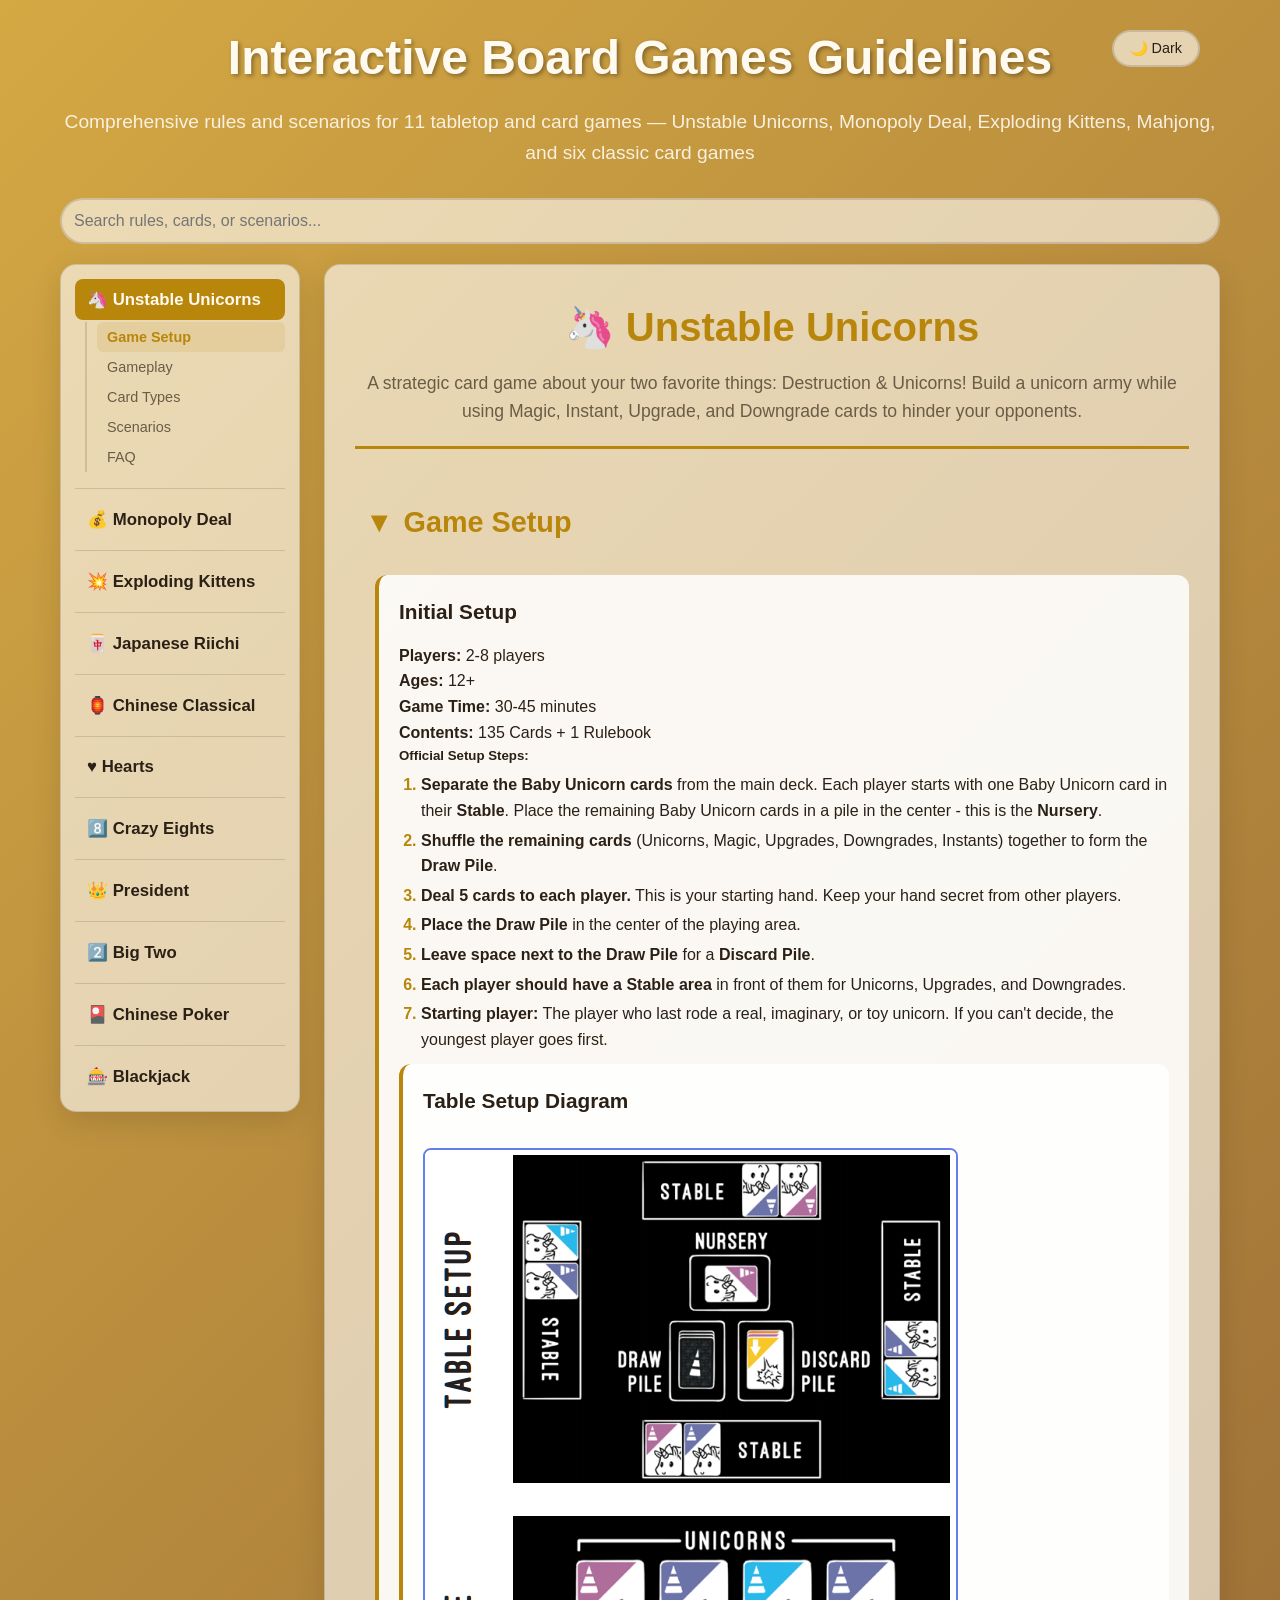
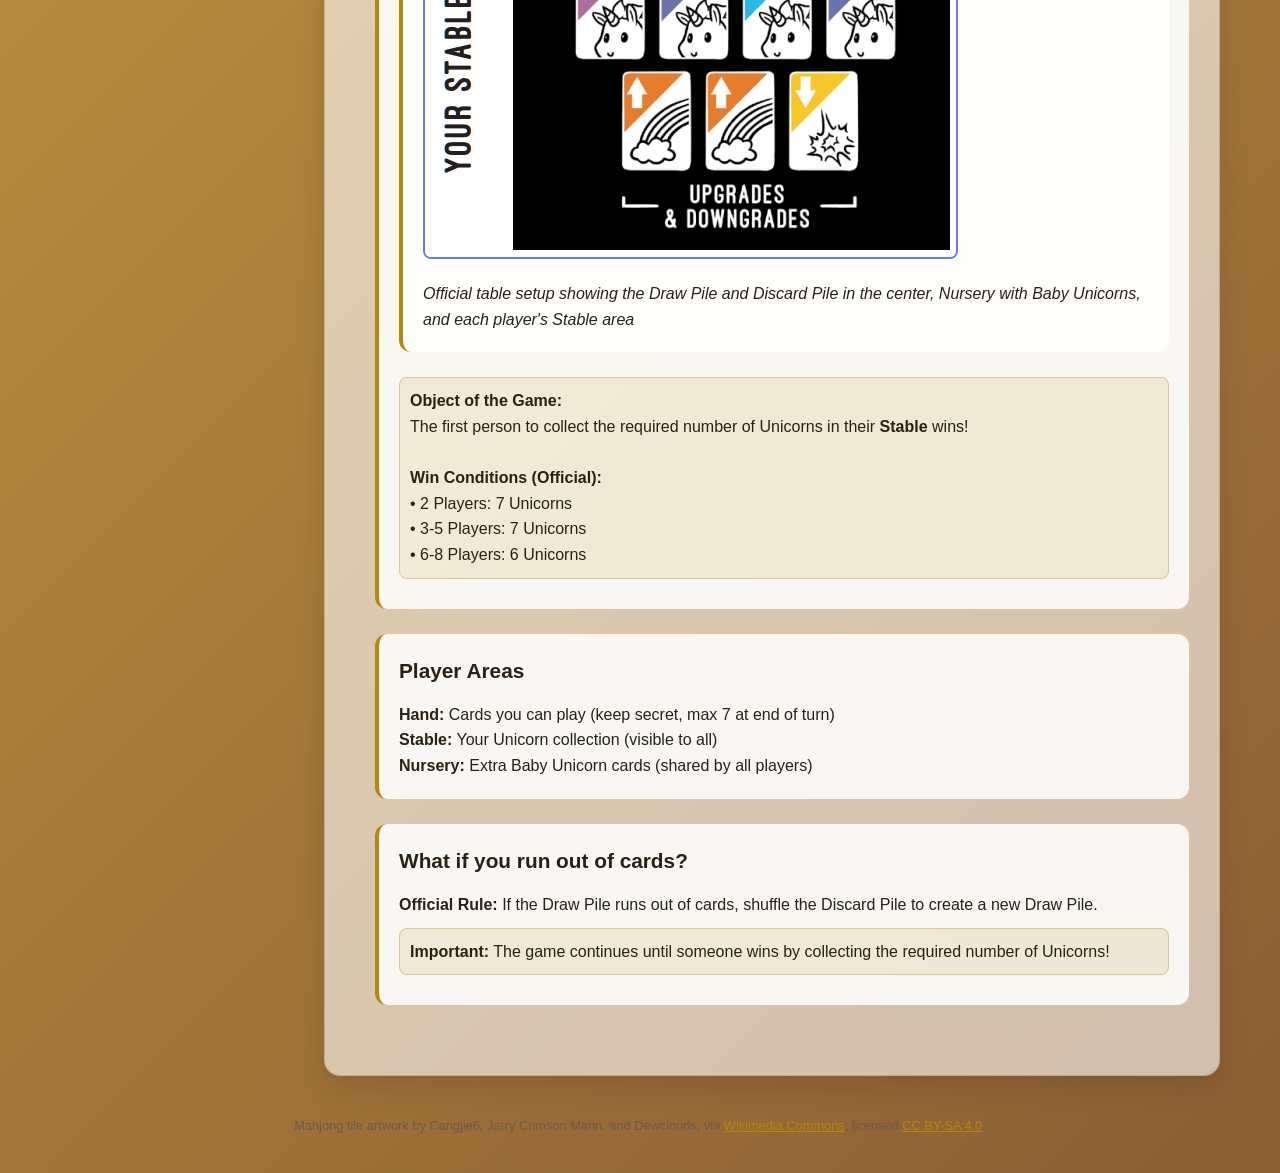
==== commit bcaec8a3: "feat: use real Wikimedia Commons artwork for mahjong tiles Replace the Unicode mahjong tile glyphs (" ====
--- a/index.html
+++ b/index.html
@@ -1088,23 +1088,23 @@
                 <h4 class="subsection-title">The Complete Tile Set</h4>
                 <p>34 unique tiles, each appearing 4 times in a full set of 136:</p>
                 <div class="tile-row">
-                  <span class="tile">🀇</span><span class="tile">🀈</span><span class="tile">🀉</span><span class="tile">🀊</span><span class="tile">🀋</span><span class="tile">🀌</span><span class="tile">🀍</span><span class="tile">🀎</span><span class="tile">🀏</span>
+                  <span class="tile"><img src="img/mahjong/man1.svg" alt="1 Characters tile" loading="lazy"></span><span class="tile"><img src="img/mahjong/man2.svg" alt="2 Characters tile" loading="lazy"></span><span class="tile"><img src="img/mahjong/man3.svg" alt="3 Characters tile" loading="lazy"></span><span class="tile"><img src="img/mahjong/man4.svg" alt="4 Characters tile" loading="lazy"></span><span class="tile"><img src="img/mahjong/man5.svg" alt="5 Characters tile" loading="lazy"></span><span class="tile"><img src="img/mahjong/man6.svg" alt="6 Characters tile" loading="lazy"></span><span class="tile"><img src="img/mahjong/man7.svg" alt="7 Characters tile" loading="lazy"></span><span class="tile"><img src="img/mahjong/man8.svg" alt="8 Characters tile" loading="lazy"></span><span class="tile"><img src="img/mahjong/man9.svg" alt="9 Characters tile" loading="lazy"></span>
                   <span class="tile-label">Characters (man), 1-9</span>
                 </div>
                 <div class="tile-row">
-                  <span class="tile">🀐</span><span class="tile">🀑</span><span class="tile">🀒</span><span class="tile">🀓</span><span class="tile">🀔</span><span class="tile">🀕</span><span class="tile">🀖</span><span class="tile">🀗</span><span class="tile">🀘</span>
+                  <span class="tile"><img src="img/mahjong/sou1.svg" alt="1 Bamboo tile" loading="lazy"></span><span class="tile"><img src="img/mahjong/sou2.svg" alt="2 Bamboo tile" loading="lazy"></span><span class="tile"><img src="img/mahjong/sou3.svg" alt="3 Bamboo tile" loading="lazy"></span><span class="tile"><img src="img/mahjong/sou4.svg" alt="4 Bamboo tile" loading="lazy"></span><span class="tile"><img src="img/mahjong/sou5.svg" alt="5 Bamboo tile" loading="lazy"></span><span class="tile"><img src="img/mahjong/sou6.svg" alt="6 Bamboo tile" loading="lazy"></span><span class="tile"><img src="img/mahjong/sou7.svg" alt="7 Bamboo tile" loading="lazy"></span><span class="tile"><img src="img/mahjong/sou8.svg" alt="8 Bamboo tile" loading="lazy"></span><span class="tile"><img src="img/mahjong/sou9.svg" alt="9 Bamboo tile" loading="lazy"></span>
                   <span class="tile-label">Bamboo (sou), 1-9 &mdash; 1-sou is traditionally drawn as a bird</span>
                 </div>
                 <div class="tile-row">
-                  <span class="tile">🀙</span><span class="tile">🀚</span><span class="tile">🀛</span><span class="tile">🀜</span><span class="tile">🀝</span><span class="tile">🀞</span><span class="tile">🀟</span><span class="tile">🀠</span><span class="tile">🀡</span>
+                  <span class="tile"><img src="img/mahjong/pin1.svg" alt="1 Circles tile" loading="lazy"></span><span class="tile"><img src="img/mahjong/pin2.svg" alt="2 Circles tile" loading="lazy"></span><span class="tile"><img src="img/mahjong/pin3.svg" alt="3 Circles tile" loading="lazy"></span><span class="tile"><img src="img/mahjong/pin4.svg" alt="4 Circles tile" loading="lazy"></span><span class="tile"><img src="img/mahjong/pin5.svg" alt="5 Circles tile" loading="lazy"></span><span class="tile"><img src="img/mahjong/pin6.svg" alt="6 Circles tile" loading="lazy"></span><span class="tile"><img src="img/mahjong/pin7.svg" alt="7 Circles tile" loading="lazy"></span><span class="tile"><img src="img/mahjong/pin8.svg" alt="8 Circles tile" loading="lazy"></span><span class="tile"><img src="img/mahjong/pin9.svg" alt="9 Circles tile" loading="lazy"></span>
                   <span class="tile-label">Circles (pin), 1-9</span>
                 </div>
                 <div class="tile-row">
-                  <span class="tile">🀀</span><span class="tile">🀁</span><span class="tile">🀂</span><span class="tile">🀃</span>
+                  <span class="tile"><img src="img/mahjong/wind-east.svg" alt="East Wind tile" loading="lazy"></span><span class="tile"><img src="img/mahjong/wind-south.svg" alt="South Wind tile" loading="lazy"></span><span class="tile"><img src="img/mahjong/wind-west.svg" alt="West Wind tile" loading="lazy"></span><span class="tile"><img src="img/mahjong/wind-north.svg" alt="North Wind tile" loading="lazy"></span>
                   <span class="tile-label">Winds: East, South, West, North</span>
                 </div>
                 <div class="tile-row">
-                  <span class="tile">🀄&#xFE0E;</span><span class="tile">🀅</span><span class="tile">🀆</span>
+                  <span class="tile"><img src="img/mahjong/dragon-red.svg" alt="Red Dragon tile" loading="lazy"></span><span class="tile"><img src="img/mahjong/dragon-green.svg" alt="Green Dragon tile" loading="lazy"></span><span class="tile"><img src="img/mahjong/dragon-white.svg" alt="White Dragon tile" loading="lazy"></span>
                   <span class="tile-label">Dragons: Red, Green, White &mdash; White is traditionally a blank tile</span>
                 </div>
               </div>
@@ -1114,19 +1114,19 @@
                   <li><strong>Goal:</strong> be first to complete a hand of 4 sets + 1 pair (14 tiles counting the winning tile), or the special all-pairs shape Seven Pairs. A set is a <em>run</em> (3 consecutive tiles, same suit), a <em>triplet</em> (3 identical tiles), or a <em>kan</em> (4 identical tiles).</li>
                 </ul>
                 <div class="tile-row">
-                  <span class="tile">🀇</span><span class="tile">🀈</span><span class="tile">🀉</span>
+                  <span class="tile"><img src="img/mahjong/man1.svg" alt="1 Characters tile" loading="lazy"></span><span class="tile"><img src="img/mahjong/man2.svg" alt="2 Characters tile" loading="lazy"></span><span class="tile"><img src="img/mahjong/man3.svg" alt="3 Characters tile" loading="lazy"></span>
                   <span class="tile-label">Run (Chi)</span>
                 </div>
                 <div class="tile-row">
-                  <span class="tile">🀋</span><span class="tile">🀋</span><span class="tile">🀋</span>
+                  <span class="tile"><img src="img/mahjong/man5.svg" alt="5 Characters tile" loading="lazy"></span><span class="tile"><img src="img/mahjong/man5.svg" alt="5 Characters tile" loading="lazy"></span><span class="tile"><img src="img/mahjong/man5.svg" alt="5 Characters tile" loading="lazy"></span>
                   <span class="tile-label">Triplet (Pon)</span>
                 </div>
                 <div class="tile-row">
-                  <span class="tile">🀙</span><span class="tile">🀙</span><span class="tile">🀙</span><span class="tile">🀙</span>
+                  <span class="tile"><img src="img/mahjong/pin1.svg" alt="1 Circles tile" loading="lazy"></span><span class="tile"><img src="img/mahjong/pin1.svg" alt="1 Circles tile" loading="lazy"></span><span class="tile"><img src="img/mahjong/pin1.svg" alt="1 Circles tile" loading="lazy"></span><span class="tile"><img src="img/mahjong/pin1.svg" alt="1 Circles tile" loading="lazy"></span>
                   <span class="tile-label">Kan (four of a kind)</span>
                 </div>
                 <div class="tile-row">
-                  <span class="tile">🀀</span><span class="tile">🀀</span>
+                  <span class="tile"><img src="img/mahjong/wind-east.svg" alt="East Wind tile" loading="lazy"></span><span class="tile"><img src="img/mahjong/wind-east.svg" alt="East Wind tile" loading="lazy"></span>
                   <span class="tile-label">Pair</span>
                 </div>
                 <ul>
@@ -1174,11 +1174,11 @@
                 <h4 class="subsection-title">Hand shape &amp; winning</h4>
                 <p>A winning hand is either <strong>4 sets + 1 pair</strong>, <strong>Seven Pairs</strong> (7 unique pairs, hand must be fully closed), or the rare <strong>Kokushi Musou</strong> shape (one of each terminal/honor tile, plus a pair among them). You also need at least one <strong>yaku</strong> (scoring pattern) to win &mdash; a shape with zero yaku cannot be declared.</p>
                 <div class="tile-row">
-                  <span class="tile">🀇</span><span class="tile">🀈</span><span class="tile">🀉</span>
-                  <span class="tile">🀐</span><span class="tile">🀑</span><span class="tile">🀒</span>
-                  <span class="tile">🀔</span><span class="tile">🀔</span><span class="tile">🀔</span>
-                  <span class="tile">🀛</span><span class="tile">🀛</span><span class="tile">🀛</span>
-                  <span class="tile">🀀</span><span class="tile">🀀</span>
+                  <span class="tile"><img src="img/mahjong/man1.svg" alt="1 Characters tile" loading="lazy"></span><span class="tile"><img src="img/mahjong/man2.svg" alt="2 Characters tile" loading="lazy"></span><span class="tile"><img src="img/mahjong/man3.svg" alt="3 Characters tile" loading="lazy"></span>
+                  <span class="tile"><img src="img/mahjong/sou1.svg" alt="1 Bamboo tile" loading="lazy"></span><span class="tile"><img src="img/mahjong/sou2.svg" alt="2 Bamboo tile" loading="lazy"></span><span class="tile"><img src="img/mahjong/sou3.svg" alt="3 Bamboo tile" loading="lazy"></span>
+                  <span class="tile"><img src="img/mahjong/sou5.svg" alt="5 Bamboo tile" loading="lazy"></span><span class="tile"><img src="img/mahjong/sou5.svg" alt="5 Bamboo tile" loading="lazy"></span><span class="tile"><img src="img/mahjong/sou5.svg" alt="5 Bamboo tile" loading="lazy"></span>
+                  <span class="tile"><img src="img/mahjong/pin3.svg" alt="3 Circles tile" loading="lazy"></span><span class="tile"><img src="img/mahjong/pin3.svg" alt="3 Circles tile" loading="lazy"></span><span class="tile"><img src="img/mahjong/pin3.svg" alt="3 Circles tile" loading="lazy"></span>
+                  <span class="tile"><img src="img/mahjong/wind-east.svg" alt="East Wind tile" loading="lazy"></span><span class="tile"><img src="img/mahjong/wind-east.svg" alt="East Wind tile" loading="lazy"></span>
                   <span class="tile-label">Example: 4 sets + 1 pair (2 runs, 2 triplets, a pair)</span>
                 </div>
 
@@ -1353,23 +1353,23 @@
                 <h4 class="subsection-title">The Complete Tile Set</h4>
                 <p>34 unique tiles, each appearing 4 times in a full set of 136:</p>
                 <div class="tile-row">
-                  <span class="tile">🀇</span><span class="tile">🀈</span><span class="tile">🀉</span><span class="tile">🀊</span><span class="tile">🀋</span><span class="tile">🀌</span><span class="tile">🀍</span><span class="tile">🀎</span><span class="tile">🀏</span>
+                  <span class="tile"><img src="img/mahjong/man1.svg" alt="1 Characters tile" loading="lazy"></span><span class="tile"><img src="img/mahjong/man2.svg" alt="2 Characters tile" loading="lazy"></span><span class="tile"><img src="img/mahjong/man3.svg" alt="3 Characters tile" loading="lazy"></span><span class="tile"><img src="img/mahjong/man4.svg" alt="4 Characters tile" loading="lazy"></span><span class="tile"><img src="img/mahjong/man5.svg" alt="5 Characters tile" loading="lazy"></span><span class="tile"><img src="img/mahjong/man6.svg" alt="6 Characters tile" loading="lazy"></span><span class="tile"><img src="img/mahjong/man7.svg" alt="7 Characters tile" loading="lazy"></span><span class="tile"><img src="img/mahjong/man8.svg" alt="8 Characters tile" loading="lazy"></span><span class="tile"><img src="img/mahjong/man9.svg" alt="9 Characters tile" loading="lazy"></span>
                   <span class="tile-label">Characters (man), 1-9</span>
                 </div>
                 <div class="tile-row">
-                  <span class="tile">🀐</span><span class="tile">🀑</span><span class="tile">🀒</span><span class="tile">🀓</span><span class="tile">🀔</span><span class="tile">🀕</span><span class="tile">🀖</span><span class="tile">🀗</span><span class="tile">🀘</span>
+                  <span class="tile"><img src="img/mahjong/sou1.svg" alt="1 Bamboo tile" loading="lazy"></span><span class="tile"><img src="img/mahjong/sou2.svg" alt="2 Bamboo tile" loading="lazy"></span><span class="tile"><img src="img/mahjong/sou3.svg" alt="3 Bamboo tile" loading="lazy"></span><span class="tile"><img src="img/mahjong/sou4.svg" alt="4 Bamboo tile" loading="lazy"></span><span class="tile"><img src="img/mahjong/sou5.svg" alt="5 Bamboo tile" loading="lazy"></span><span class="tile"><img src="img/mahjong/sou6.svg" alt="6 Bamboo tile" loading="lazy"></span><span class="tile"><img src="img/mahjong/sou7.svg" alt="7 Bamboo tile" loading="lazy"></span><span class="tile"><img src="img/mahjong/sou8.svg" alt="8 Bamboo tile" loading="lazy"></span><span class="tile"><img src="img/mahjong/sou9.svg" alt="9 Bamboo tile" loading="lazy"></span>
                   <span class="tile-label">Bamboo (sou), 1-9 &mdash; 1-sou is traditionally drawn as a bird</span>
                 </div>
                 <div class="tile-row">
-                  <span class="tile">🀙</span><span class="tile">🀚</span><span class="tile">🀛</span><span class="tile">🀜</span><span class="tile">🀝</span><span class="tile">🀞</span><span class="tile">🀟</span><span class="tile">🀠</span><span class="tile">🀡</span>
+                  <span class="tile"><img src="img/mahjong/pin1.svg" alt="1 Circles tile" loading="lazy"></span><span class="tile"><img src="img/mahjong/pin2.svg" alt="2 Circles tile" loading="lazy"></span><span class="tile"><img src="img/mahjong/pin3.svg" alt="3 Circles tile" loading="lazy"></span><span class="tile"><img src="img/mahjong/pin4.svg" alt="4 Circles tile" loading="lazy"></span><span class="tile"><img src="img/mahjong/pin5.svg" alt="5 Circles tile" loading="lazy"></span><span class="tile"><img src="img/mahjong/pin6.svg" alt="6 Circles tile" loading="lazy"></span><span class="tile"><img src="img/mahjong/pin7.svg" alt="7 Circles tile" loading="lazy"></span><span class="tile"><img src="img/mahjong/pin8.svg" alt="8 Circles tile" loading="lazy"></span><span class="tile"><img src="img/mahjong/pin9.svg" alt="9 Circles tile" loading="lazy"></span>
                   <span class="tile-label">Circles (pin), 1-9</span>
                 </div>
                 <div class="tile-row">
-                  <span class="tile">🀀</span><span class="tile">🀁</span><span class="tile">🀂</span><span class="tile">🀃</span>
+                  <span class="tile"><img src="img/mahjong/wind-east.svg" alt="East Wind tile" loading="lazy"></span><span class="tile"><img src="img/mahjong/wind-south.svg" alt="South Wind tile" loading="lazy"></span><span class="tile"><img src="img/mahjong/wind-west.svg" alt="West Wind tile" loading="lazy"></span><span class="tile"><img src="img/mahjong/wind-north.svg" alt="North Wind tile" loading="lazy"></span>
                   <span class="tile-label">Winds: East, South, West, North</span>
                 </div>
                 <div class="tile-row">
-                  <span class="tile">🀄&#xFE0E;</span><span class="tile">🀅</span><span class="tile">🀆</span>
+                  <span class="tile"><img src="img/mahjong/dragon-red.svg" alt="Red Dragon tile" loading="lazy"></span><span class="tile"><img src="img/mahjong/dragon-green.svg" alt="Green Dragon tile" loading="lazy"></span><span class="tile"><img src="img/mahjong/dragon-white.svg" alt="White Dragon tile" loading="lazy"></span>
                   <span class="tile-label">Dragons: Red, Green, White &mdash; White is traditionally a blank tile</span>
                 </div>
               </div>
@@ -1379,19 +1379,19 @@
                   <li><strong>Goal:</strong> be first to complete a hand of 4 sets + 1 pair (14 tiles counting the winning tile), or the special all-pairs shape Seven Pairs. A set is a <em>run</em>, a <em>triplet</em>, or a <em>kan</em> (4 identical tiles).</li>
                 </ul>
                 <div class="tile-row">
-                  <span class="tile">🀇</span><span class="tile">🀈</span><span class="tile">🀉</span>
+                  <span class="tile"><img src="img/mahjong/man1.svg" alt="1 Characters tile" loading="lazy"></span><span class="tile"><img src="img/mahjong/man2.svg" alt="2 Characters tile" loading="lazy"></span><span class="tile"><img src="img/mahjong/man3.svg" alt="3 Characters tile" loading="lazy"></span>
                   <span class="tile-label">Run</span>
                 </div>
                 <div class="tile-row">
-                  <span class="tile">🀋</span><span class="tile">🀋</span><span class="tile">🀋</span>
+                  <span class="tile"><img src="img/mahjong/man5.svg" alt="5 Characters tile" loading="lazy"></span><span class="tile"><img src="img/mahjong/man5.svg" alt="5 Characters tile" loading="lazy"></span><span class="tile"><img src="img/mahjong/man5.svg" alt="5 Characters tile" loading="lazy"></span>
                   <span class="tile-label">Triplet</span>
                 </div>
                 <div class="tile-row">
-                  <span class="tile">🀙</span><span class="tile">🀙</span><span class="tile">🀙</span><span class="tile">🀙</span>
+                  <span class="tile"><img src="img/mahjong/pin1.svg" alt="1 Circles tile" loading="lazy"></span><span class="tile"><img src="img/mahjong/pin1.svg" alt="1 Circles tile" loading="lazy"></span><span class="tile"><img src="img/mahjong/pin1.svg" alt="1 Circles tile" loading="lazy"></span><span class="tile"><img src="img/mahjong/pin1.svg" alt="1 Circles tile" loading="lazy"></span>
                   <span class="tile-label">Kan (four of a kind)</span>
                 </div>
                 <div class="tile-row">
-                  <span class="tile">🀀</span><span class="tile">🀀</span>
+                  <span class="tile"><img src="img/mahjong/wind-east.svg" alt="East Wind tile" loading="lazy"></span><span class="tile"><img src="img/mahjong/wind-east.svg" alt="East Wind tile" loading="lazy"></span>
                   <span class="tile-label">Pair</span>
                 </div>
                 <ul>
@@ -1440,13 +1440,13 @@
                 <h4 class="subsection-title">Hand shape &amp; winning</h4>
                 <p>Same target shape as Riichi's basic case: <strong>4 sets + 1 pair</strong>, or <strong>Seven Pairs</strong>. There is no riichi declaration, no dora, and no ura-dora in this ruleset &mdash; none of those are classical concepts.</p>
                 <div class="tile-row">
-                  <span class="tile">🀇</span><span class="tile">🀇</span>
-                  <span class="tile">🀐</span><span class="tile">🀐</span>
-                  <span class="tile">🀙</span><span class="tile">🀙</span>
-                  <span class="tile">🀀</span><span class="tile">🀀</span>
-                  <span class="tile">🀁</span><span class="tile">🀁</span>
-                  <span class="tile">🀂</span><span class="tile">🀂</span>
-                  <span class="tile">🀃</span><span class="tile">🀃</span>
+                  <span class="tile"><img src="img/mahjong/man1.svg" alt="1 Characters tile" loading="lazy"></span><span class="tile"><img src="img/mahjong/man1.svg" alt="1 Characters tile" loading="lazy"></span>
+                  <span class="tile"><img src="img/mahjong/sou1.svg" alt="1 Bamboo tile" loading="lazy"></span><span class="tile"><img src="img/mahjong/sou1.svg" alt="1 Bamboo tile" loading="lazy"></span>
+                  <span class="tile"><img src="img/mahjong/pin1.svg" alt="1 Circles tile" loading="lazy"></span><span class="tile"><img src="img/mahjong/pin1.svg" alt="1 Circles tile" loading="lazy"></span>
+                  <span class="tile"><img src="img/mahjong/wind-east.svg" alt="East Wind tile" loading="lazy"></span><span class="tile"><img src="img/mahjong/wind-east.svg" alt="East Wind tile" loading="lazy"></span>
+                  <span class="tile"><img src="img/mahjong/wind-south.svg" alt="South Wind tile" loading="lazy"></span><span class="tile"><img src="img/mahjong/wind-south.svg" alt="South Wind tile" loading="lazy"></span>
+                  <span class="tile"><img src="img/mahjong/wind-west.svg" alt="West Wind tile" loading="lazy"></span><span class="tile"><img src="img/mahjong/wind-west.svg" alt="West Wind tile" loading="lazy"></span>
+                  <span class="tile"><img src="img/mahjong/wind-north.svg" alt="North Wind tile" loading="lazy"></span><span class="tile"><img src="img/mahjong/wind-north.svg" alt="North Wind tile" loading="lazy"></span>
                   <span class="tile-label">Example: Seven Pairs (7 unique pairs)</span>
                 </div>
 
@@ -2248,6 +2248,10 @@
       </div>
 
     </main>
+
+    <footer class="site-footer">
+      <p>Mahjong tile artwork by Cangjie6, Jerry Crimson Mann, and Dewclouds, via <a href="https://commons.wikimedia.org/wiki/Category:SVG_Mahjong_tiles" target="_blank" rel="noopener">Wikimedia Commons</a>, licensed <a href="https://creativecommons.org/licenses/by-sa/4.0/" target="_blank" rel="noopener">CC BY-SA 4.0</a>.</p>
+    </footer>
   </div>
 
   <script src="js/app.js"></script>
--- a/css/styles.css
+++ b/css/styles.css
@@ -351,16 +351,16 @@
   display: inline-flex;
   align-items: center;
   justify-content: center;
-  width: 36px;
-  height: 44px;
+  width: 44px;
+  height: 54px;
   flex-shrink: 0;
-  padding: 2px;
-  background: var(--card-face);
-  border: 1px solid var(--card-border);
-  border-radius: 6px;
-  font-size: 1.6em;
-  line-height: 1;
-  color: #2b2016;
+}
+
+.tile img {
+  width: 100%;
+  height: 100%;
+  object-fit: contain;
+  border-radius: 4px;
   box-shadow: 0 1px 3px var(--shadow);
 }
 
@@ -760,3 +760,15 @@
 .tab-content.active {
   display: block;
 }
+
+.site-footer {
+  margin-top: 24px;
+  padding: 16px 4px;
+  text-align: center;
+  font-size: 0.8em;
+  color: var(--text-secondary);
+}
+
+.site-footer a {
+  color: var(--text-accent);
+}
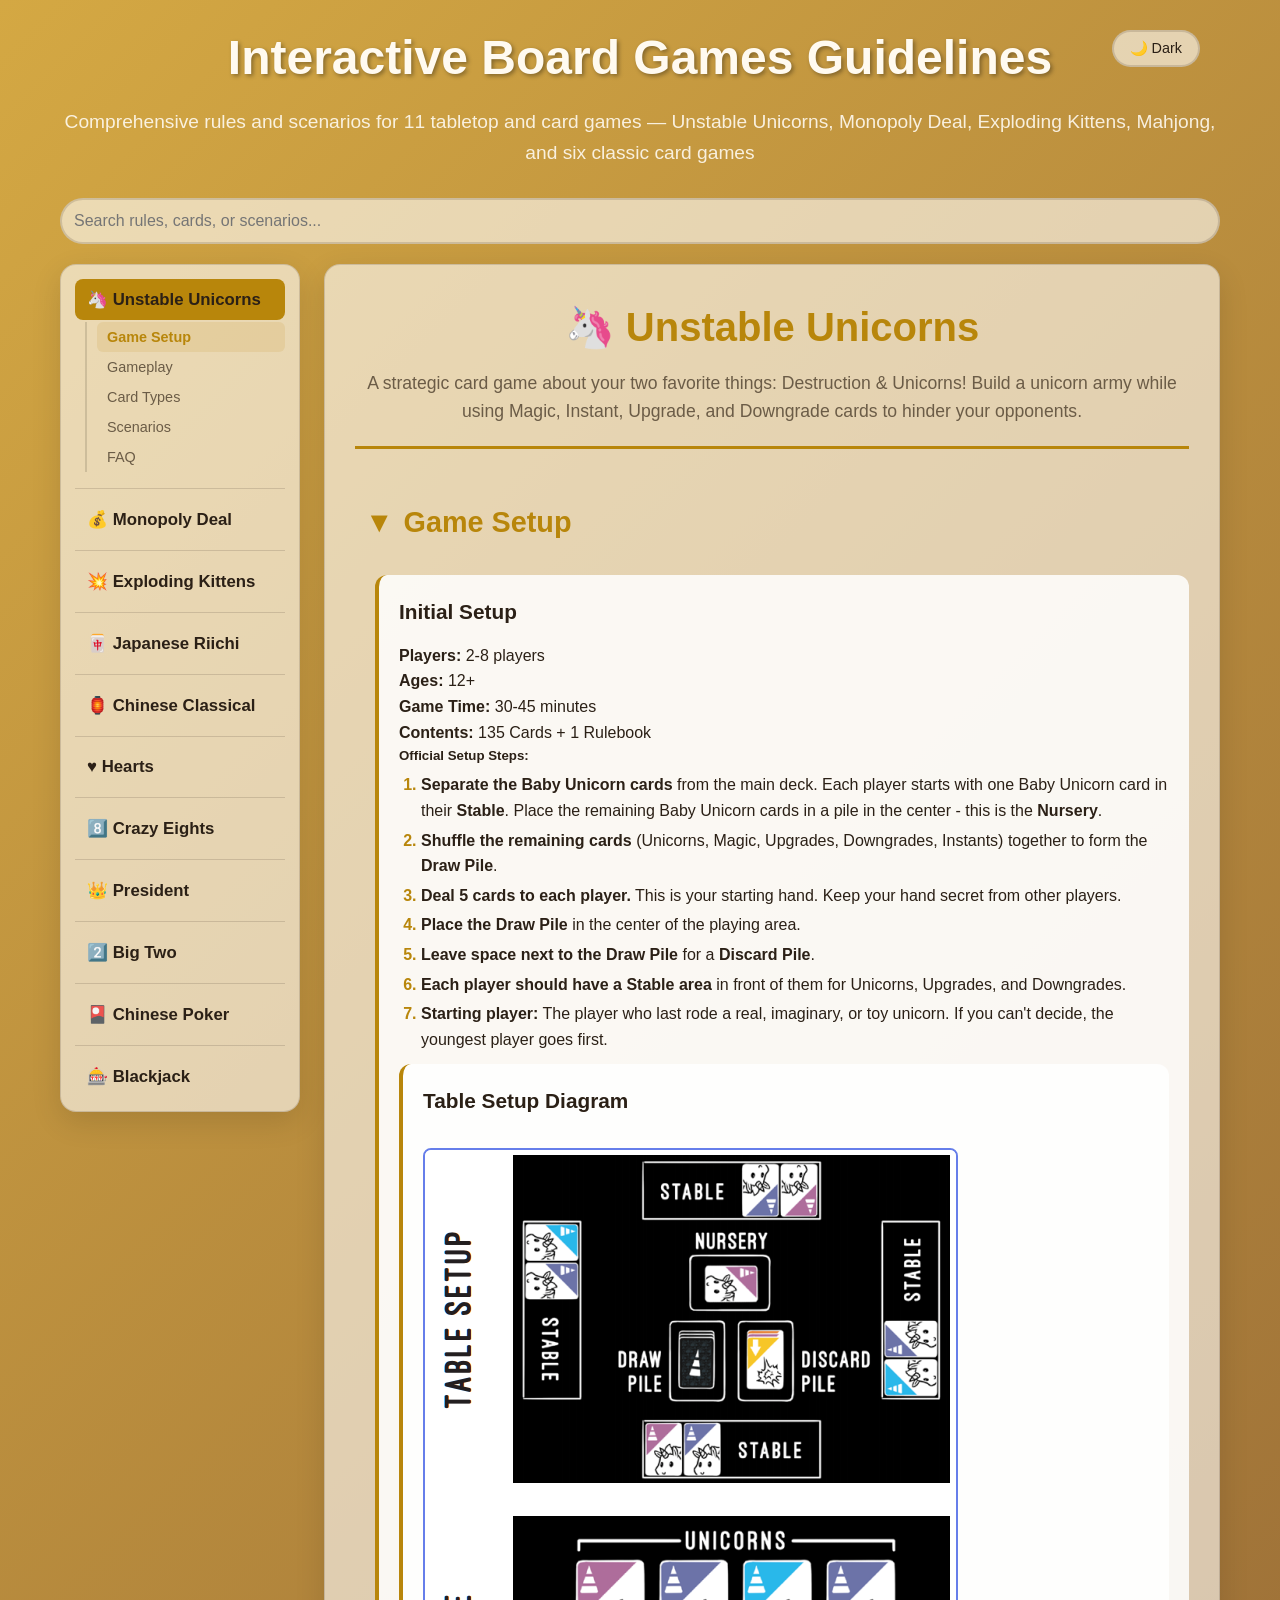
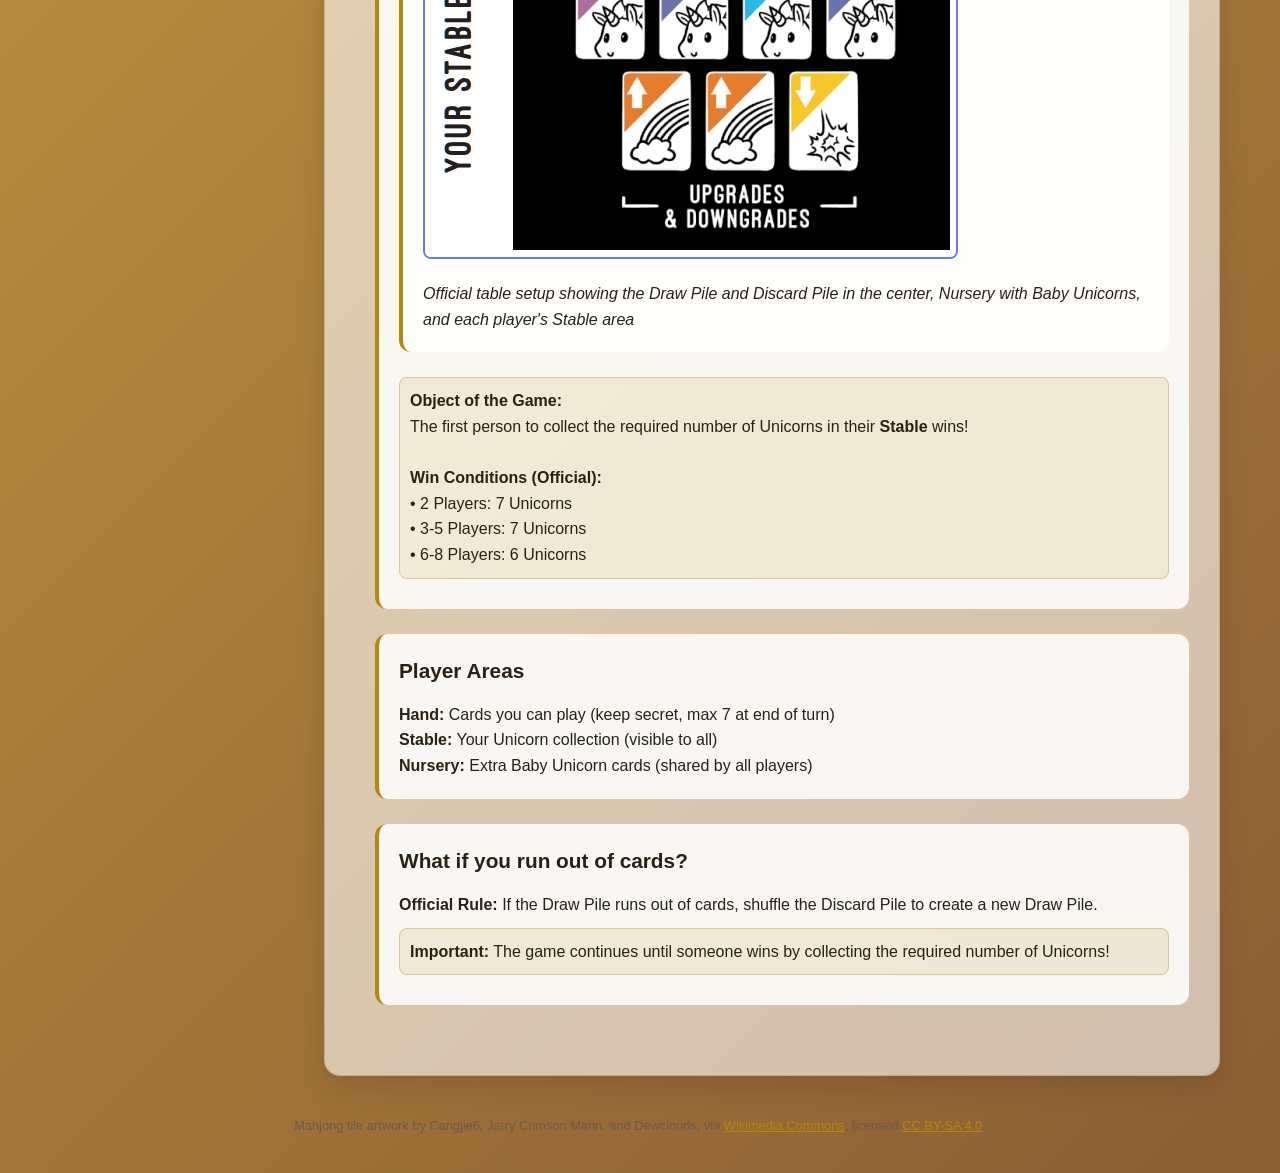
==== commit d9053785: "fix: correct game rules and repair search, filters and collapsible sections Rules: - Unstable Unicor" ====
--- a/index.html
+++ b/index.html
@@ -156,8 +156,8 @@
 
         <div class="tab-content active" id="uu-setup" role="tabpanel" aria-labelledby="uu-setup-tab">
           <div class="section">
-            <h3 class="section-title">Game Setup</h3>
-            <div class="section-content">
+            <h3 class="section-title" tabindex="0" role="button" aria-expanded="true" aria-controls="uu-setup-content">Game Setup</h3>
+            <div class="section-content" id="uu-setup-content">
               <div class="subsection">
                 <h4 class="subsection-title">Initial Setup</h4>
                 <p><strong>Players:</strong> 2-8 players</p>
@@ -213,8 +213,8 @@
 
         <div class="tab-content" id="uu-gameplay" role="tabpanel" aria-labelledby="uu-gameplay-tab">
           <div class="section">
-            <h3 class="section-title">Turn Structure</h3>
-            <div class="section-content">
+            <h3 class="section-title" tabindex="0" role="button" aria-expanded="true" aria-controls="uu-gameplay-content">Turn Structure</h3>
+            <div class="section-content" id="uu-gameplay-content">
               <div class="subsection">
                 <h4 class="subsection-title">Official Turn Phases (4 Phases)</h4>
                 <p>Turns go clockwise around the table, and each turn has 4 phases:</p>
@@ -273,8 +273,8 @@
 
         <div class="tab-content" id="uu-cards" role="tabpanel" aria-labelledby="uu-cards-tab">
           <div class="section">
-            <h3 class="section-title">Card Types</h3>
-            <div class="section-content">
+            <h3 class="section-title" tabindex="0" role="button" aria-expanded="true" aria-controls="uu-cards-content">Card Types</h3>
+            <div class="section-content" id="uu-cards-content">
               <div class="card-list">
                 <div class="card">
                   <div class="card-name">Baby Unicorn Cards</div>
@@ -332,8 +332,8 @@
 
         <div class="tab-content" id="uu-scenarios" role="tabpanel" aria-labelledby="uu-scenarios-tab">
           <div class="section">
-            <h3 class="section-title">Common Scenarios</h3>
-            <div class="section-content">
+            <h3 class="section-title" tabindex="0" role="button" aria-expanded="true" aria-controls="uu-scenarios-content">Common Scenarios</h3>
+            <div class="section-content" id="uu-scenarios-content">
               <div class="scenario-box">
                 <div class="scenario-title">Scenario 1: Multiple Effects Trigger</div>
                 <p><strong>Situation:</strong> You play a card that triggers multiple "when you play" effects.</p>
@@ -361,9 +361,9 @@
 
               <div class="scenario-box">
                 <div class="scenario-title">Scenario 4: Winning with Effects</div>
-                <p><strong>Situation:</strong> You have 6 Unicorns and play a card that brings a Unicorn to your Stable.
+                <p><strong>Situation:</strong> You're one Unicorn short of winning and play a card that brings a Unicorn to your Stable.
                 </p>
-                <p><strong>Resolution:</strong> You win immediately when you reach 7 Unicorns, even mid-effect.</p>
+                <p><strong>Resolution:</strong> You win immediately when you reach the required number of Unicorns (7, or 6 with 6-8 players), even mid-effect.</p>
               </div>
 
               <div class="scenario-box">
@@ -377,8 +377,8 @@
 
         <div class="tab-content" id="uu-faq" role="tabpanel" aria-labelledby="uu-faq-tab">
           <div class="section">
-            <h3 class="section-title">Official FAQ</h3>
-            <div class="section-content">
+            <h3 class="section-title" tabindex="0" role="button" aria-expanded="true" aria-controls="uu-faq-content">Official FAQ</h3>
+            <div class="section-content" id="uu-faq-content">
               <div class="subsection">
                 <h4 class="subsection-title">Hand Limit Rules</h4>
                 <p><strong>Official Rule:</strong> If you're holding more than 7 cards at the end of your turn, discard
@@ -425,28 +425,6 @@
               <div class="subsection">
                 <h4 class="subsection-title">Specific Card Interactions</h4>
                 <p><strong>Official Rule:</strong> Some cards have unique effects that might seem to contradict the general rules. In such cases, the specific card's text takes precedence.</p>
-              </div>
-
-              <div class="subsection">
-                <h4 class="subsection-title">Optional Rules</h4>
-                <div class="scenario-box">
-                  <div class="scenario-title">Party Leader</div>
-                  <ul>
-                    <li>Before the game starts, each player chooses a Party Leader card and places it face-up in front of them.</li>
-                    <li>Each Party Leader has a unique effect that is active throughout the game.</li>
-                    <li><strong>Important:</strong> If you have a Party Leader, you collect <strong>one fewer</strong> Unicorn to win the game.</li>
-                  </ul>
-                </div>
-                
-                <div class="scenario-box">
-                  <div class="scenario-title">Challenge Rules</div>
-                  <ul>
-                    <li><strong>Challenging a Play:</strong> When another player plays a Unicorn, Upgrade, Downgrade, or Magic card, you can play an Instant card to "Challenge" their play.</li>
-                    <li><strong>If the Challenge succeeds:</strong> The played card is immediately moved to the Discard Pile and its effect does not resolve.</li>
-                    <li><strong>If the Challenge fails:</strong> The played card's effect resolves as normal.</li>
-                    <li><strong>Challenging an Instant:</strong> You cannot Challenge the playing of an Instant card.</li>
-                  </ul>
-                </div>
               </div>
 
               <div class="highlight">
@@ -477,7 +455,7 @@
 
               <h5>Setup Steps:</h5>
               <ol>
-                <li>Shuffle all 110 cards</li>
+                <li>Set aside the 4 quick-start reference cards and shuffle the remaining 106</li>
                 <li>Deal 5 cards to each player</li>
                 <li>Place remaining cards as Draw Pile</li>
                 <li>Players arrange their areas: Hand, Bank, Properties</li>
@@ -506,8 +484,8 @@
               <div class="subsection">
                 <h4 class="subsection-title">Turn Phases</h4>
               <ol>
-                <li><strong>Draw 2 Cards</strong> from the Draw Pile</li>
-                <li><strong>Play up to 3 Action Cards</strong>
+                <li><strong>Draw 2 Cards</strong> from the Draw Pile (5 if your hand is empty)</li>
+                <li><strong>Play up to 3 cards</strong>
                   <ul>
                     <li>Property cards</li>
                     <li>Money cards (to Bank)</li>
@@ -525,9 +503,9 @@
                 <li>You MUST draw 2 cards at start of turn (even if deck runs out)</li>
                 <li>You can play 0-3 cards per turn</li>
                 <li>Property Wild cards can be moved between color groups on your turn</li>
-                <li>Money in Bank cannot be taken by other players</li>
-                <li>All cards have a money value printed on them</li>
-                <li><strong>Empty Hand Rule:</strong> If you have 0 cards, you still draw 2 cards (not up to 2)</li>
+                <li>Money in your Bank can't be stolen by action cards &mdash; you only lose it when you use it to pay</li>
+                <li>Every card except the multicolor Property Wild has a money value; action cards can be banked as money, but property cards can never go in the Bank</li>
+                <li><strong>Empty Hand Rule:</strong> If you start your turn with no cards in hand, draw 5 cards instead of 2</li>
                 <li><strong>Draw Pile Empty:</strong> When draw pile is empty, shuffle discard pile to make new draw
                   pile</li>
               </ul>
@@ -561,12 +539,12 @@
 
                 <div class="card">
                   <div class="card-name">Rent Cards</div>
-                  <p><strong>Effect:</strong> Charge rent to specific players</p>
-                  <p><strong>Amount:</strong> Based on number of properties in set</p>
-                </div>
-
-                <div class="card">
-                  <div class="card-name">Birthday/Christmas</div>
+                  <p><strong>Effect:</strong> Two-color Rent charges every other player for one of your sets in those colors; the multicolor Rent charges one player of your choice for any one set</p>
+                  <p><strong>Amount:</strong> Based on the number of properties in that set, plus any House or Hotel on it</p>
+                </div>
+
+                <div class="card">
+                  <div class="card-name">It's My Birthday</div>
                   <p><strong>Effect:</strong> All other players give you $2M</p>
                   <p><strong>Source:</strong> From their Bank or properties</p>
                 </div>
@@ -578,6 +556,12 @@
                 </div>
 
                 <div class="card">
+                  <div class="card-name">Pass Go</div>
+                  <p><strong>Effect:</strong> Draw 2 extra cards from the Draw Pile</p>
+                  <p><strong>Note:</strong> Counts as one of your 3 plays</p>
+                </div>
+
+                <div class="card">
                   <div class="card-name">Forced Deal</div>
                   <p><strong>Effect:</strong> Swap any property with another player</p>
                   <p><strong>Restriction:</strong> Cannot break complete sets</p>
@@ -593,6 +577,18 @@
                   <div class="card-name">Double the Rent</div>
                   <p><strong>Effect:</strong> Play with a rent card to double the rent amount</p>
                   <p><strong>Usage:</strong> Must be played together with a rent action card</p>
+                </div>
+
+                <div class="card">
+                  <div class="card-name">House</div>
+                  <p><strong>Effect:</strong> Add to a complete property set to raise its rent by $3M</p>
+                  <p><strong>Restriction:</strong> One per set; not on Railroads or Utilities</p>
+                </div>
+
+                <div class="card">
+                  <div class="card-name">Hotel</div>
+                  <p><strong>Effect:</strong> Add to a complete set that already has a House to raise its rent by another $4M</p>
+                  <p><strong>Restriction:</strong> One per set; not on Railroads or Utilities</p>
                 </div>
 
                 <div class="card">
@@ -622,11 +618,10 @@
                   combined.</p>
               <p><strong>Resolution:</strong></p>
               <ol>
-                <li>Pay all money from Bank first</li>
-                <li>Give ALL remaining properties (even if total value is less than owed)</li>
-                <li>You choose which properties to give</li>
+                <li>Give everything you have on the table: all your Bank money and all your properties</li>
+                <li>Cards in your hand can never be used to pay</li>
                 <li><strong>No credit/debt system:</strong> You don't owe anything more in future turns</li>
-                <li><strong>No change given:</strong> Overpayment is acceptable</li>
+                <li>If you have nothing on the table, you pay nothing</li>
               </ol>
               <div class="warning">
                 <strong>Key Rule:</strong> Players pay what they can. No debt carries over to future turns.
@@ -638,9 +633,9 @@
               <p><strong>Situation:</strong> You must pay $4M rent and have $2M in Bank plus properties.</p>
               <p><strong>Resolution:</strong></p>
               <ol>
-                <li>Pay all money from Bank first ($2M)</li>
-                <li>Give properties worth remaining amount ($2M)</li>
-                <li>You choose which properties to give</li>
+                <li>You choose how to pay: any mix of Bank money and properties on the table</li>
+                <li>For example, $2M from your Bank plus a $2M property, or a single $4M property</li>
+                <li>Money you pay goes into the receiver's Bank; properties go into their property area</li>
                 <li>Overpayment is acceptable (no change given)</li>
               </ol>
             </div>
@@ -666,7 +661,7 @@
                 Just Say No.</p>
               <p><strong>Resolution:</strong></p>
               <ol>
-                <li>Player A's second Just Say No cancels Player B's Just Say No</li>
+                <li>Player A's Just Say No cancels Player B's Just Say No</li>
                 <li>Original Sly Deal takes effect</li>
                 <li>Player B can play another Just Say No if they have one</li>
               </ol>
@@ -712,13 +707,14 @@
                 plays "Just Say No."</p>
               <p><strong>Resolution:</strong></p>
               <ol>
-                <li>Just Say No cancels the ENTIRE rent action (including the double effect)</li>
-                <li>Player A gets no rent payment</li>
+                <li>Just Say No cancels the ENTIRE rent charge against Player B (including the double effect)</li>
+                <li>Player A gets no rent from Player B</li>
                 <li>Both "Double the Rent" and "Rent" cards go to discard pile</li>
                 <li>Just Say No goes to discard pile</li>
+                <li>Just Say No only protects the player who plays it &mdash; if the Rent card charged every other player, the rest still pay</li>
               </ol>
               <div class="warning">
-                <strong>Key Rule:</strong> Just Say No cancels the complete action, not just part of it.
+                <strong>Key Rule:</strong> Just Say No cancels the complete action against you, not just part of it.
               </div>
             </div>
 
@@ -834,10 +830,9 @@
               <h5>Setup Steps:</h5>
               <ol>
                 <li>Remove all Exploding Kittens and Defuse cards from deck</li>
-                <li>Give each player 1 Defuse card</li>
-                <li>Shuffle remaining cards and deal 4 to each player (7 cards total with Defuse)</li>
+                <li>Give each player 1 Defuse card, then shuffle at most 2 of the leftover Defuses back into the deck (the base deck has 6, so with 5 players only 1 is left) and set any others aside</li>
+                <li>Deal 7 cards to each player, so everyone holds 8 including their Defuse</li>
                 <li>Add back Exploding Kittens: (Players - 1) Exploding Kittens</li>
-                <li>Add back remaining Defuse cards to deck</li>
                 <li>Shuffle and place as Draw Pile</li>
               </ol>
 
@@ -850,8 +845,8 @@
               <h4 class="subsection-title">Card Distribution (5 Players)</h4>
               <ul>
                 <li><strong>Exploding Kittens:</strong> 4 in deck</li>
-                <li><strong>Defuse Cards:</strong> 1 per player + 2 extras in deck</li>
-                <li><strong>Other Cards:</strong> Distributed equally</li>
+                <li><strong>Defuse Cards:</strong> 1 per player + 1 extra in deck (6 in the base deck)</li>
+                <li><strong>Other Cards:</strong> 7 dealt to each player; the rest form the Draw Pile</li>
               </ul>
             </div>
             </div>
@@ -882,7 +877,7 @@
                 <ul>
                   <li>You can play cards before drawing</li>
                   <li>You can play cards in response to other cards</li>
-                  <li>Some cards can be played out of turn</li>
+                  <li>Nope can be played at any time, even on other players' turns</li>
                   <li>Always end your turn by drawing a card</li>
                   <li>No hand limit</li>
                 </ul>
@@ -935,11 +930,11 @@
                 <div class="card">
                   <div class="card-name">Attack</div>
                   <p><strong>Effect:</strong> End your turn, next player takes 2 turns</p>
-                  <p><strong>Stacking:</strong> Can be played on Attack to pass 2 turns to next player</p>
-                </div>
-
-                <div class="card">
-                  <div class="card-name">Targeted Attack</div>
+                  <p><strong>Stacking:</strong> If you're attacked and play your own Attack, your turns end and the next player takes your current and remaining turns plus 2 (usually 4)</p>
+                </div>
+
+                <div class="card">
+                  <div class="card-name">Targeted Attack (expansion)</div>
                   <p><strong>Effect:</strong> Choose any player to take 2 turns</p>
                   <p><strong>Targeting:</strong> Skip turn order, target specific player</p>
                 </div>
@@ -967,12 +962,13 @@
             <div class="section-content" id="ek-scenarios-content">
               <div class="scenario-box">
                 <div class="scenario-title">Scenario 1: Multiple Attacks</div>
-                <p><strong>Situation:</strong> Player A plays Attack, Player B plays Attack in response.</p>
+                <p><strong>Situation:</strong> Player A plays Attack, so Player B must take 2 turns. On their first turn, Player B plays an Attack of their own.</p>
                 <p><strong>Resolution:</strong></p>
                 <ol>
-                  <li>Player B's Attack cancels their 2 turns</li>
-                  <li>Player C (next after B) must take 2 turns</li>
-                  <li>Attacks can be chained indefinitely</li>
+                  <li>Player B's turns end immediately, without drawing</li>
+                  <li>Attacks stack: Player C (next after B) takes B's current and remaining turns plus 2 &mdash; 4 turns (3 if B had already finished one turn)</li>
+                  <li>Attacks can keep stacking: 4 turns, then 6, and so on</li>
+                  <li>Attack can't be played in response to another card &mdash; Nope is the only card you can play out of turn</li>
                 </ol>
             </div>
 
@@ -1141,7 +1137,7 @@
                 <h4 class="subsection-title">Reading the Table</h4>
                 <ul>
                   <li><strong>Wind badge:</strong> this seat's own seat wind, changing each hand as the deal rotates.</li>
-                  <li><strong>Dealer marker:</strong> shown only on the current dealer (East); the dealer's hand pays/wins double.</li>
+                  <li><strong>Dealer marker:</strong> shown only on the current dealer (East); a dealer win scores 1.5&times;, and the dealer pays double a non-dealer's share when someone else wins by tsumo.</li>
                   <li><strong>Riichi stick:</strong> appears once a seat has declared Riichi.</li>
                   <li><strong>Melds / Discards / Hand:</strong> called sets laid face-up, every tile thrown this hand in order, and your own concealed tiles (most recently drawn tile outlined).</li>
                   <li>The table center shows the round (e.g. "East 1"), honba count, tiles left in the wall, the riichi-stick pot, and the dora indicator once the hand starts.</li>
@@ -1242,10 +1238,10 @@
               </div>
               <div class="subsection">
                 <h4 class="subsection-title">Scoring reference</h4>
-                <p>Base points = fu &times; 2<sup>(2+han)</sup>, capped at the Mangan value, then fixed tiers take over at 5+ han. The dealer pays/receives 1.5&times; the non-dealer figures below, and on tsumo every other seat pays their own share (not split).</p>
+                <p>Base points = fu &times; 2<sup>(2+han)</sup>, capped at the Mangan value, then fixed tiers take over at 5+ han. The figures below are for a non-dealer win; a dealer win scores 1.5&times; (e.g. mangan: 12000 on ron, or 4000 from each seat on tsumo). On a non-dealer tsumo, the dealer pays the larger share shown.</p>
                 <div class="table-wrap">
                   <table class="ref-table">
-                    <thead><tr><th>Han / Fu</th><th>Ron (paid by discarder)</th><th>Tsumo (dealer / each non-dealer)</th></tr></thead>
+                    <thead><tr><th>Han / Fu</th><th>Ron (paid by discarder)</th><th>Tsumo (paid by dealer / by each non-dealer)</th></tr></thead>
                     <tbody>
                   <tr><td>1 han, 30 fu</td><td>1000</td><td>500 / 300</td></tr>
                   <tr><td>2 han, 30 fu</td><td>2000</td><td>1000 / 500</td></tr>
@@ -2069,8 +2065,8 @@
                 <h4 class="subsection-title">How to Play</h4>
                 <p>Split your 13 cards into a <strong>Front</strong> (3 cards), <strong>Middle</strong> (5 cards), and <strong>Back</strong> (5 cards) hand.</p>
                 <div class="card-row">
-                  <span class="card-chip black">4&clubs;</span><span class="card-chip red">4&diams;</span><span class="card-chip black">9&spades;</span>
-                  <span class="tile-label">Front (3, weakest allowed)</span>
+                  <span class="card-chip black">4&clubs;</span><span class="card-chip red">4&diams;</span><span class="card-chip black">J&spades;</span>
+                  <span class="tile-label">Front (3, pair of 4s &mdash; weakest row)</span>
                 </div>
                 <div class="card-row">
                   <span class="card-chip black">8&clubs;</span><span class="card-chip red">8&hearts;</span><span class="card-chip black">8&spades;</span><span class="card-chip black">K&clubs;</span><span class="card-chip red">K&diams;</span>
--- a/css/styles.css
+++ b/css/styles.css
@@ -174,9 +174,10 @@
   background: var(--bg-tertiary);
 }
 
+/* Dark ink in both themes: cream text is unreadable on the dark theme's yellow accent. */
 .game-button.active {
   background: var(--text-accent);
-  color: var(--text-white);
+  color: #2b2016;
 }
 
 .game-content {
@@ -589,7 +590,7 @@
 
 .search-filter.active {
   background: var(--text-accent);
-  color: var(--text-white);
+  color: #2b2016;
 }
 
 .search-stats {
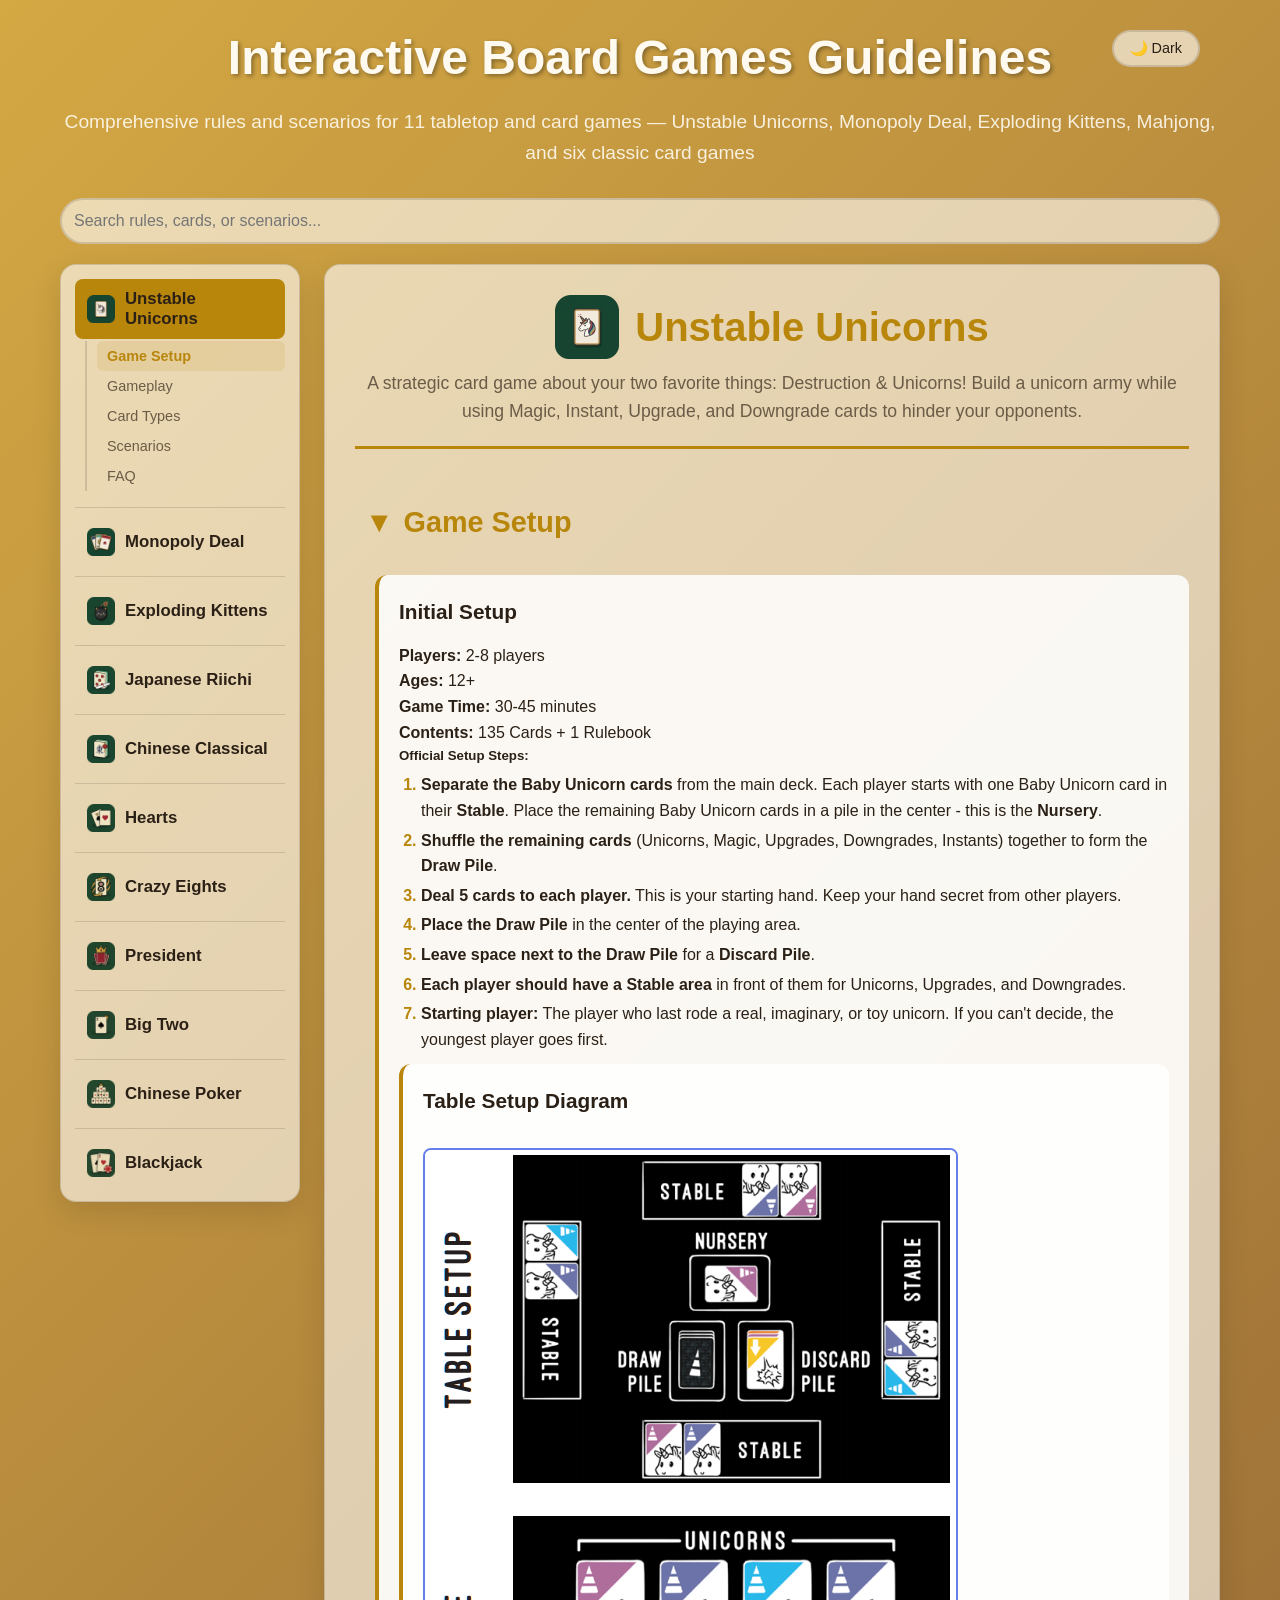
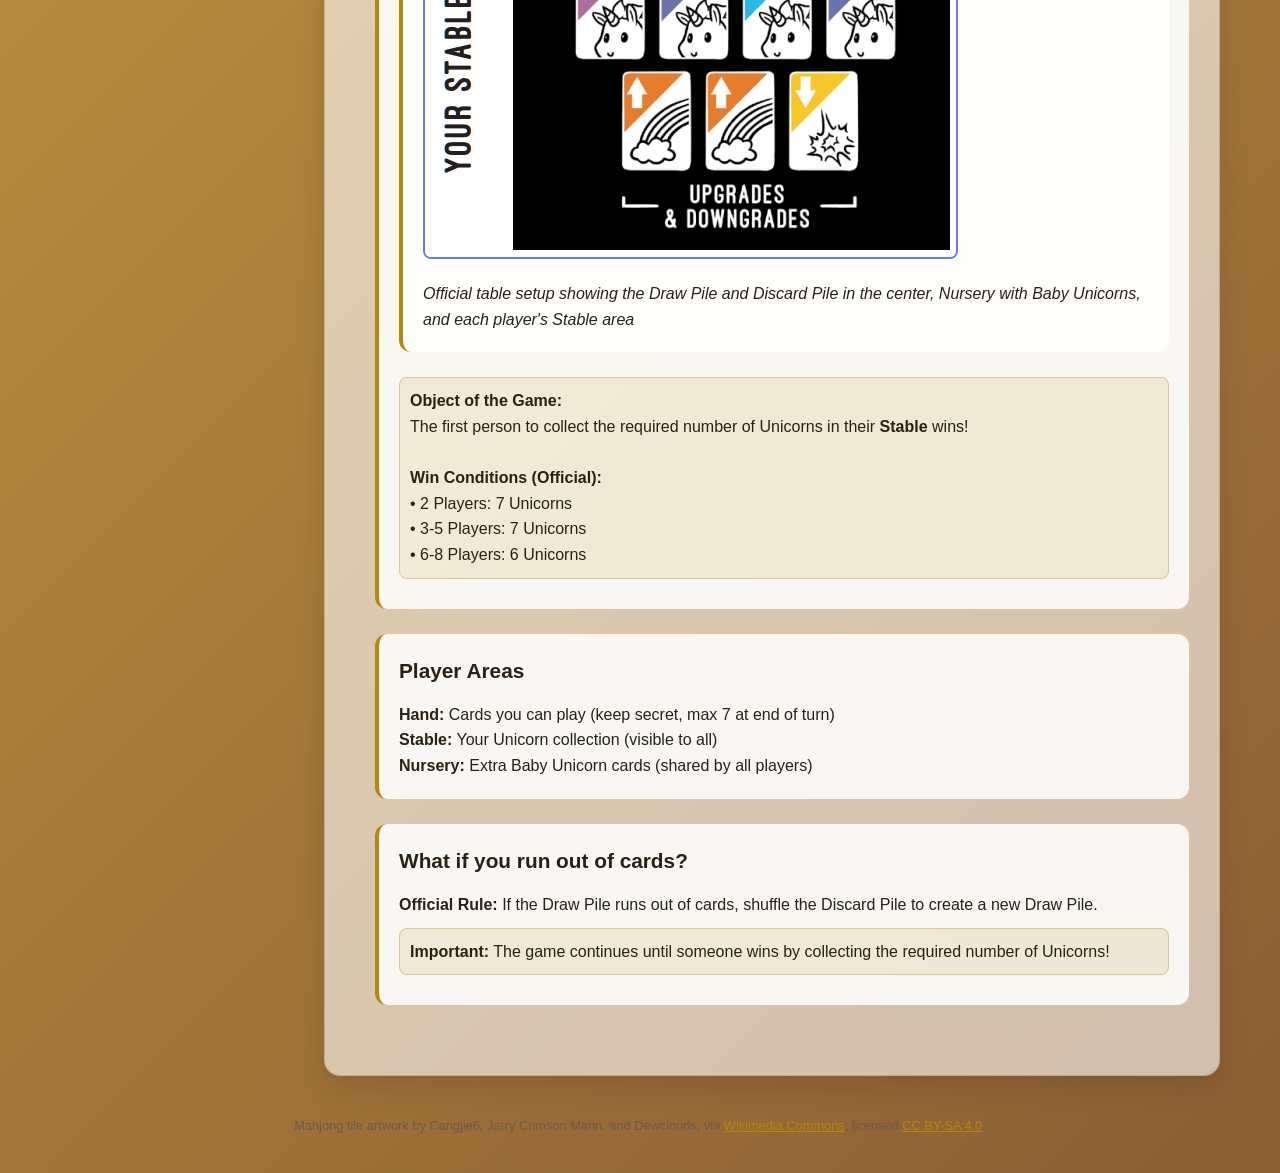
==== commit 6cb0530a: "Replaces the emoji in the sidebar buttons and game headers with per-game icons and adds a favicon. C" ====
--- a/index.html
+++ b/index.html
@@ -10,6 +10,7 @@
   <meta property="og:title" content="Interactive Board Games Guidelines">
   <meta property="og:description" content="Your complete guide to playing 11 tabletop and card games, with detailed rules, scoring, and scenarios.">
   <meta property="og:type" content="website">
+  <link rel="icon" type="image/png" href="favicon.png">
   <link rel="stylesheet" href="css/styles.css">
 </head>
 
@@ -43,7 +44,7 @@
       <div class="guide-layout">
         <nav class="guide-toc" role="tablist" aria-label="Select board game">
           <div class="toc-game active">
-            <button class="game-button active" id="unstable-unicorns-tab" data-game="unstable-unicorns" data-game-name="Unstable Unicorns" role="tab" aria-selected="true" aria-controls="unstable-unicorns">🦄 Unstable Unicorns</button>
+            <button class="game-button active" id="unstable-unicorns-tab" data-game="unstable-unicorns" data-game-name="Unstable Unicorns" role="tab" aria-selected="true" aria-controls="unstable-unicorns"><img class="game-icon" src="img/icons/unstable-unicorns.png" alt="">Unstable Unicorns</button>
             <div class="toc-tabs">
               <button class="tab-button active" id="uu-setup-tab" data-game="unstable-unicorns" data-tab="uu-setup" role="tab" aria-selected="true" aria-controls="uu-setup" tabindex="0">Game Setup</button>
               <button class="tab-button" id="uu-gameplay-tab" data-game="unstable-unicorns" data-tab="uu-gameplay" role="tab" aria-selected="false" aria-controls="uu-gameplay" tabindex="-1">Gameplay</button>
@@ -53,7 +54,7 @@
             </div>
           </div>
           <div class="toc-game">
-            <button class="game-button" id="monopoly-deal-tab" data-game="monopoly-deal" data-game-name="Monopoly Deal" role="tab" aria-selected="false" aria-controls="monopoly-deal">💰 Monopoly Deal</button>
+            <button class="game-button" id="monopoly-deal-tab" data-game="monopoly-deal" data-game-name="Monopoly Deal" role="tab" aria-selected="false" aria-controls="monopoly-deal"><img class="game-icon" src="img/icons/monopoly-deal.png" alt="">Monopoly Deal</button>
             <div class="toc-tabs">
               <button class="tab-button active" id="md-setup-tab" data-game="monopoly-deal" data-tab="md-setup" role="tab" aria-selected="true" aria-controls="md-setup" tabindex="0">Game Setup</button>
               <button class="tab-button" id="md-gameplay-tab" data-game="monopoly-deal" data-tab="md-gameplay" role="tab" aria-selected="false" aria-controls="md-gameplay" tabindex="-1">Gameplay</button>
@@ -63,7 +64,7 @@
             </div>
           </div>
           <div class="toc-game">
-            <button class="game-button" id="exploding-kittens-tab" data-game="exploding-kittens" data-game-name="Exploding Kittens" role="tab" aria-selected="false" aria-controls="exploding-kittens">💥 Exploding Kittens</button>
+            <button class="game-button" id="exploding-kittens-tab" data-game="exploding-kittens" data-game-name="Exploding Kittens" role="tab" aria-selected="false" aria-controls="exploding-kittens"><img class="game-icon" src="img/icons/exploding-kittens.png" alt="">Exploding Kittens</button>
             <div class="toc-tabs">
               <button class="tab-button active" id="ek-setup-tab" data-game="exploding-kittens" data-tab="ek-setup" role="tab" aria-selected="true" aria-controls="ek-setup" tabindex="0">Game Setup</button>
               <button class="tab-button" id="ek-gameplay-tab" data-game="exploding-kittens" data-tab="ek-gameplay" role="tab" aria-selected="false" aria-controls="ek-gameplay" tabindex="-1">Gameplay</button>
@@ -73,7 +74,7 @@
             </div>
           </div>
           <div class="toc-game">
-            <button class="game-button" id="japanese-riichi-tab" data-game="japanese-riichi" data-game-name="Japanese Riichi" role="tab" aria-selected="false" aria-controls="japanese-riichi">🀄 Japanese Riichi</button>
+            <button class="game-button" id="japanese-riichi-tab" data-game="japanese-riichi" data-game-name="Japanese Riichi" role="tab" aria-selected="false" aria-controls="japanese-riichi"><img class="game-icon" src="img/icons/japanese-riichi.png" alt="">Japanese Riichi</button>
             <div class="toc-tabs">
               <button class="tab-button active" id="jr-setup-tab" data-game="japanese-riichi" data-tab="jr-setup" role="tab" aria-selected="true" aria-controls="jr-setup" tabindex="0">Setup</button>
               <button class="tab-button" id="jr-gameplay-tab" data-game="japanese-riichi" data-tab="jr-gameplay" role="tab" aria-selected="false" aria-controls="jr-gameplay" tabindex="-1">Gameplay</button>
@@ -82,7 +83,7 @@
             </div>
           </div>
           <div class="toc-game">
-            <button class="game-button" id="chinese-classical-tab" data-game="chinese-classical" data-game-name="Chinese Classical" role="tab" aria-selected="false" aria-controls="chinese-classical">🏮 Chinese Classical</button>
+            <button class="game-button" id="chinese-classical-tab" data-game="chinese-classical" data-game-name="Chinese Classical" role="tab" aria-selected="false" aria-controls="chinese-classical"><img class="game-icon" src="img/icons/chinese-classical.png" alt="">Chinese Classical</button>
             <div class="toc-tabs">
               <button class="tab-button active" id="cc-setup-tab" data-game="chinese-classical" data-tab="cc-setup" role="tab" aria-selected="true" aria-controls="cc-setup" tabindex="0">Setup</button>
               <button class="tab-button" id="cc-gameplay-tab" data-game="chinese-classical" data-tab="cc-gameplay" role="tab" aria-selected="false" aria-controls="cc-gameplay" tabindex="-1">Gameplay</button>
@@ -91,7 +92,7 @@
             </div>
           </div>
           <div class="toc-game">
-            <button class="game-button" id="hearts-tab" data-game="hearts" data-game-name="Hearts" role="tab" aria-selected="false" aria-controls="hearts">♥️ Hearts</button>
+            <button class="game-button" id="hearts-tab" data-game="hearts" data-game-name="Hearts" role="tab" aria-selected="false" aria-controls="hearts"><img class="game-icon" src="img/icons/hearts.png" alt="">Hearts</button>
             <div class="toc-tabs">
               <button class="tab-button active" id="ht-setup-tab" data-game="hearts" data-tab="ht-setup" role="tab" aria-selected="true" aria-controls="ht-setup" tabindex="0">Setup</button>
               <button class="tab-button" id="ht-gameplay-tab" data-game="hearts" data-tab="ht-gameplay" role="tab" aria-selected="false" aria-controls="ht-gameplay" tabindex="-1">Gameplay</button>
@@ -100,7 +101,7 @@
             </div>
           </div>
           <div class="toc-game">
-            <button class="game-button" id="crazy-eights-tab" data-game="crazy-eights" data-game-name="Crazy Eights" role="tab" aria-selected="false" aria-controls="crazy-eights">8️⃣ Crazy Eights</button>
+            <button class="game-button" id="crazy-eights-tab" data-game="crazy-eights" data-game-name="Crazy Eights" role="tab" aria-selected="false" aria-controls="crazy-eights"><img class="game-icon" src="img/icons/crazy-eights.png" alt="">Crazy Eights</button>
             <div class="toc-tabs">
               <button class="tab-button active" id="ce-setup-tab" data-game="crazy-eights" data-tab="ce-setup" role="tab" aria-selected="true" aria-controls="ce-setup" tabindex="0">Setup</button>
               <button class="tab-button" id="ce-gameplay-tab" data-game="crazy-eights" data-tab="ce-gameplay" role="tab" aria-selected="false" aria-controls="ce-gameplay" tabindex="-1">Gameplay</button>
@@ -109,7 +110,7 @@
             </div>
           </div>
           <div class="toc-game">
-            <button class="game-button" id="president-tab" data-game="president" data-game-name="President" role="tab" aria-selected="false" aria-controls="president">👑 President</button>
+            <button class="game-button" id="president-tab" data-game="president" data-game-name="President" role="tab" aria-selected="false" aria-controls="president"><img class="game-icon" src="img/icons/president.png" alt="">President</button>
             <div class="toc-tabs">
               <button class="tab-button active" id="pr-setup-tab" data-game="president" data-tab="pr-setup" role="tab" aria-selected="true" aria-controls="pr-setup" tabindex="0">Setup</button>
               <button class="tab-button" id="pr-gameplay-tab" data-game="president" data-tab="pr-gameplay" role="tab" aria-selected="false" aria-controls="pr-gameplay" tabindex="-1">Gameplay</button>
@@ -118,7 +119,7 @@
             </div>
           </div>
           <div class="toc-game">
-            <button class="game-button" id="big-two-tab" data-game="big-two" data-game-name="Big Two" role="tab" aria-selected="false" aria-controls="big-two">2️⃣ Big Two</button>
+            <button class="game-button" id="big-two-tab" data-game="big-two" data-game-name="Big Two" role="tab" aria-selected="false" aria-controls="big-two"><img class="game-icon" src="img/icons/big-two.png" alt="">Big Two</button>
             <div class="toc-tabs">
               <button class="tab-button active" id="bt-setup-tab" data-game="big-two" data-tab="bt-setup" role="tab" aria-selected="true" aria-controls="bt-setup" tabindex="0">Setup</button>
               <button class="tab-button" id="bt-gameplay-tab" data-game="big-two" data-tab="bt-gameplay" role="tab" aria-selected="false" aria-controls="bt-gameplay" tabindex="-1">Gameplay</button>
@@ -127,7 +128,7 @@
             </div>
           </div>
           <div class="toc-game">
-            <button class="game-button" id="chinese-poker-tab" data-game="chinese-poker" data-game-name="Chinese Poker" role="tab" aria-selected="false" aria-controls="chinese-poker">🎴 Chinese Poker</button>
+            <button class="game-button" id="chinese-poker-tab" data-game="chinese-poker" data-game-name="Chinese Poker" role="tab" aria-selected="false" aria-controls="chinese-poker"><img class="game-icon" src="img/icons/chinese-poker.png" alt="">Chinese Poker</button>
             <div class="toc-tabs">
               <button class="tab-button active" id="cp-setup-tab" data-game="chinese-poker" data-tab="cp-setup" role="tab" aria-selected="true" aria-controls="cp-setup" tabindex="0">Setup</button>
               <button class="tab-button" id="cp-gameplay-tab" data-game="chinese-poker" data-tab="cp-gameplay" role="tab" aria-selected="false" aria-controls="cp-gameplay" tabindex="-1">Gameplay</button>
@@ -136,7 +137,7 @@
             </div>
           </div>
           <div class="toc-game">
-            <button class="game-button" id="blackjack-tab" data-game="blackjack" data-game-name="Blackjack" role="tab" aria-selected="false" aria-controls="blackjack">🎰 Blackjack</button>
+            <button class="game-button" id="blackjack-tab" data-game="blackjack" data-game-name="Blackjack" role="tab" aria-selected="false" aria-controls="blackjack"><img class="game-icon" src="img/icons/blackjack.png" alt="">Blackjack</button>
             <div class="toc-tabs">
               <button class="tab-button active" id="bj-setup-tab" data-game="blackjack" data-tab="bj-setup" role="tab" aria-selected="true" aria-controls="bj-setup" tabindex="0">Setup</button>
               <button class="tab-button" id="bj-gameplay-tab" data-game="blackjack" data-tab="bj-gameplay" role="tab" aria-selected="false" aria-controls="bj-gameplay" tabindex="-1">Gameplay</button>
@@ -150,7 +151,7 @@
       <!-- Unstable Unicorns Content -->
       <article class="game-content active" id="unstable-unicorns" role="tabpanel" aria-labelledby="unstable-unicorns-tab">
         <header class="game-header">
-          <h2 class="game-title">🦄 Unstable Unicorns</h2>
+          <h2 class="game-title"><img class="game-icon" src="img/icons/unstable-unicorns.png" alt="">Unstable Unicorns</h2>
           <p class="game-description">A strategic card game about your two favorite things: Destruction & Unicorns! Build a unicorn army while using Magic, Instant, Upgrade, and Downgrade cards to hinder your opponents.</p>
         </header>
 
@@ -438,7 +439,7 @@
       <!-- Monopoly Deal Content -->
       <article class="game-content" id="monopoly-deal" role="tabpanel" aria-labelledby="monopoly-deal-tab">
         <header class="game-header">
-          <h2 class="game-title">💰 Monopoly Deal</h2>
+          <h2 class="game-title"><img class="game-icon" src="img/icons/monopoly-deal.png" alt="">Monopoly Deal</h2>
           <p class="game-description">Fast-paced card game where you collect property sets and charge rent while avoiding
             debt!</p>
         </header>
@@ -812,7 +813,7 @@
       <!-- Exploding Kittens Content -->
       <article class="game-content" id="exploding-kittens" role="tabpanel" aria-labelledby="exploding-kittens-tab">
         <header class="game-header">
-          <h2 class="game-title">💥 Exploding Kittens</h2>
+          <h2 class="game-title"><img class="game-icon" src="img/icons/exploding-kittens.png" alt="">Exploding Kittens</h2>
           <p class="game-description">A strategic, kitty-powered version of Russian Roulette. Avoid exploding and be the
             last player standing!</p>
         </header>
@@ -1062,7 +1063,7 @@
       </article>
       <article class="game-content" id="japanese-riichi" role="tabpanel" aria-labelledby="japanese-riichi-tab">
         <header class="game-header">
-          <h2 class="game-title">🀄 Japanese Riichi</h2>
+          <h2 class="game-title"><img class="game-icon" src="img/icons/japanese-riichi.png" alt="">Japanese Riichi</h2>
           <p class="game-description">Four-player tile game: build four sets and a pair, declare riichi when you're one tile away, and score by yaku (scoring patterns) plus fu (bonus points).</p>
         </header>
 
@@ -1327,7 +1328,7 @@
       </article>
       <article class="game-content" id="chinese-classical" role="tabpanel" aria-labelledby="chinese-classical-tab">
         <header class="game-header">
-          <h2 class="game-title">🏮 Chinese Classical</h2>
+          <h2 class="game-title"><img class="game-icon" src="img/icons/chinese-classical.png" alt="">Chinese Classical</h2>
           <p class="game-description">The traditional four-player tile game Riichi is based on: same 4-sets-and-a-pair target, no riichi/dora, and a simpler doubling-points scoring system.</p>
         </header>
 
@@ -1560,7 +1561,7 @@
       </article>
       <article class="game-content" id="hearts" role="tabpanel" aria-labelledby="hearts-tab">
         <header class="game-header">
-          <h2 class="game-title">♥️ Hearts</h2>
+          <h2 class="game-title"><img class="game-icon" src="img/icons/hearts.png" alt="">Hearts</h2>
           <p class="game-description">Trick-taking game for 4: avoid hearts and the Queen of Spades, unless you can collect every point card and shoot the moon.</p>
         </header>
 
@@ -1690,7 +1691,7 @@
       </article>
       <article class="game-content" id="crazy-eights" role="tabpanel" aria-labelledby="crazy-eights-tab">
         <header class="game-header">
-          <h2 class="game-title">8️⃣ Crazy Eights</h2>
+          <h2 class="game-title"><img class="game-icon" src="img/icons/crazy-eights.png" alt="">Crazy Eights</h2>
           <p class="game-description">Match suit or rank to the top discard, play an 8 to switch suits, and be first to empty your hand.</p>
         </header>
 
@@ -1797,7 +1798,7 @@
       </article>
       <article class="game-content" id="president" role="tabpanel" aria-labelledby="president-tab">
         <header class="game-header">
-          <h2 class="game-title">👑 President</h2>
+          <h2 class="game-title"><img class="game-icon" src="img/icons/president.png" alt="">President</h2>
           <p class="game-description">Climb the rank order to empty your hand first; 2 is the highest card, and finishing order names everyone from President to Bum.</p>
         </header>
 
@@ -1902,7 +1903,7 @@
       </article>
       <article class="game-content" id="big-two" role="tabpanel" aria-labelledby="big-two-tab">
         <header class="game-header">
-          <h2 class="game-title">2️⃣ Big Two</h2>
+          <h2 class="game-title"><img class="game-icon" src="img/icons/big-two.png" alt="">Big Two</h2>
           <p class="game-description">Like President with poker hands: play singles, pairs, triples, or 5-card poker combinations to empty your hand first.</p>
         </header>
 
@@ -2018,7 +2019,7 @@
       </article>
       <article class="game-content" id="chinese-poker" role="tabpanel" aria-labelledby="chinese-poker-tab">
         <header class="game-header">
-          <h2 class="game-title">🎴 Chinese Poker</h2>
+          <h2 class="game-title"><img class="game-icon" src="img/icons/chinese-poker.png" alt="">Chinese Poker</h2>
           <p class="game-description">Arrange 13 cards into Front, Middle, and Back poker hands, then compare row-for-row against 3 opponents at once.</p>
         </header>
 
@@ -2129,7 +2130,7 @@
       </article>
       <article class="game-content" id="blackjack" role="tabpanel" aria-labelledby="blackjack-tab">
         <header class="game-header">
-          <h2 class="game-title">🎰 Blackjack</h2>
+          <h2 class="game-title"><img class="game-icon" src="img/icons/blackjack.png" alt="">Blackjack</h2>
           <p class="game-description">Get closer to 21 than the dealer without going over. You play against the dealer, not the other seats.</p>
         </header>
 
--- a/css/styles.css
+++ b/css/styles.css
@@ -153,6 +153,9 @@
 
 .game-button {
   width: 100%;
+  display: flex;
+  align-items: center;
+  gap: 10px;
   text-align: left;
   padding: 10px 12px;
   background: transparent;
@@ -217,6 +220,22 @@
   font-size: 2.5em;
   color: var(--text-accent);
   margin-bottom: 10px;
+  display: flex;
+  flex-wrap: wrap;
+  align-items: center;
+  justify-content: center;
+  gap: 16px;
+}
+
+.game-icon {
+  width: 28px;
+  height: 28px;
+  flex-shrink: 0;
+}
+
+.game-title .game-icon {
+  width: 64px;
+  height: 64px;
 }
 
 .game-description {
